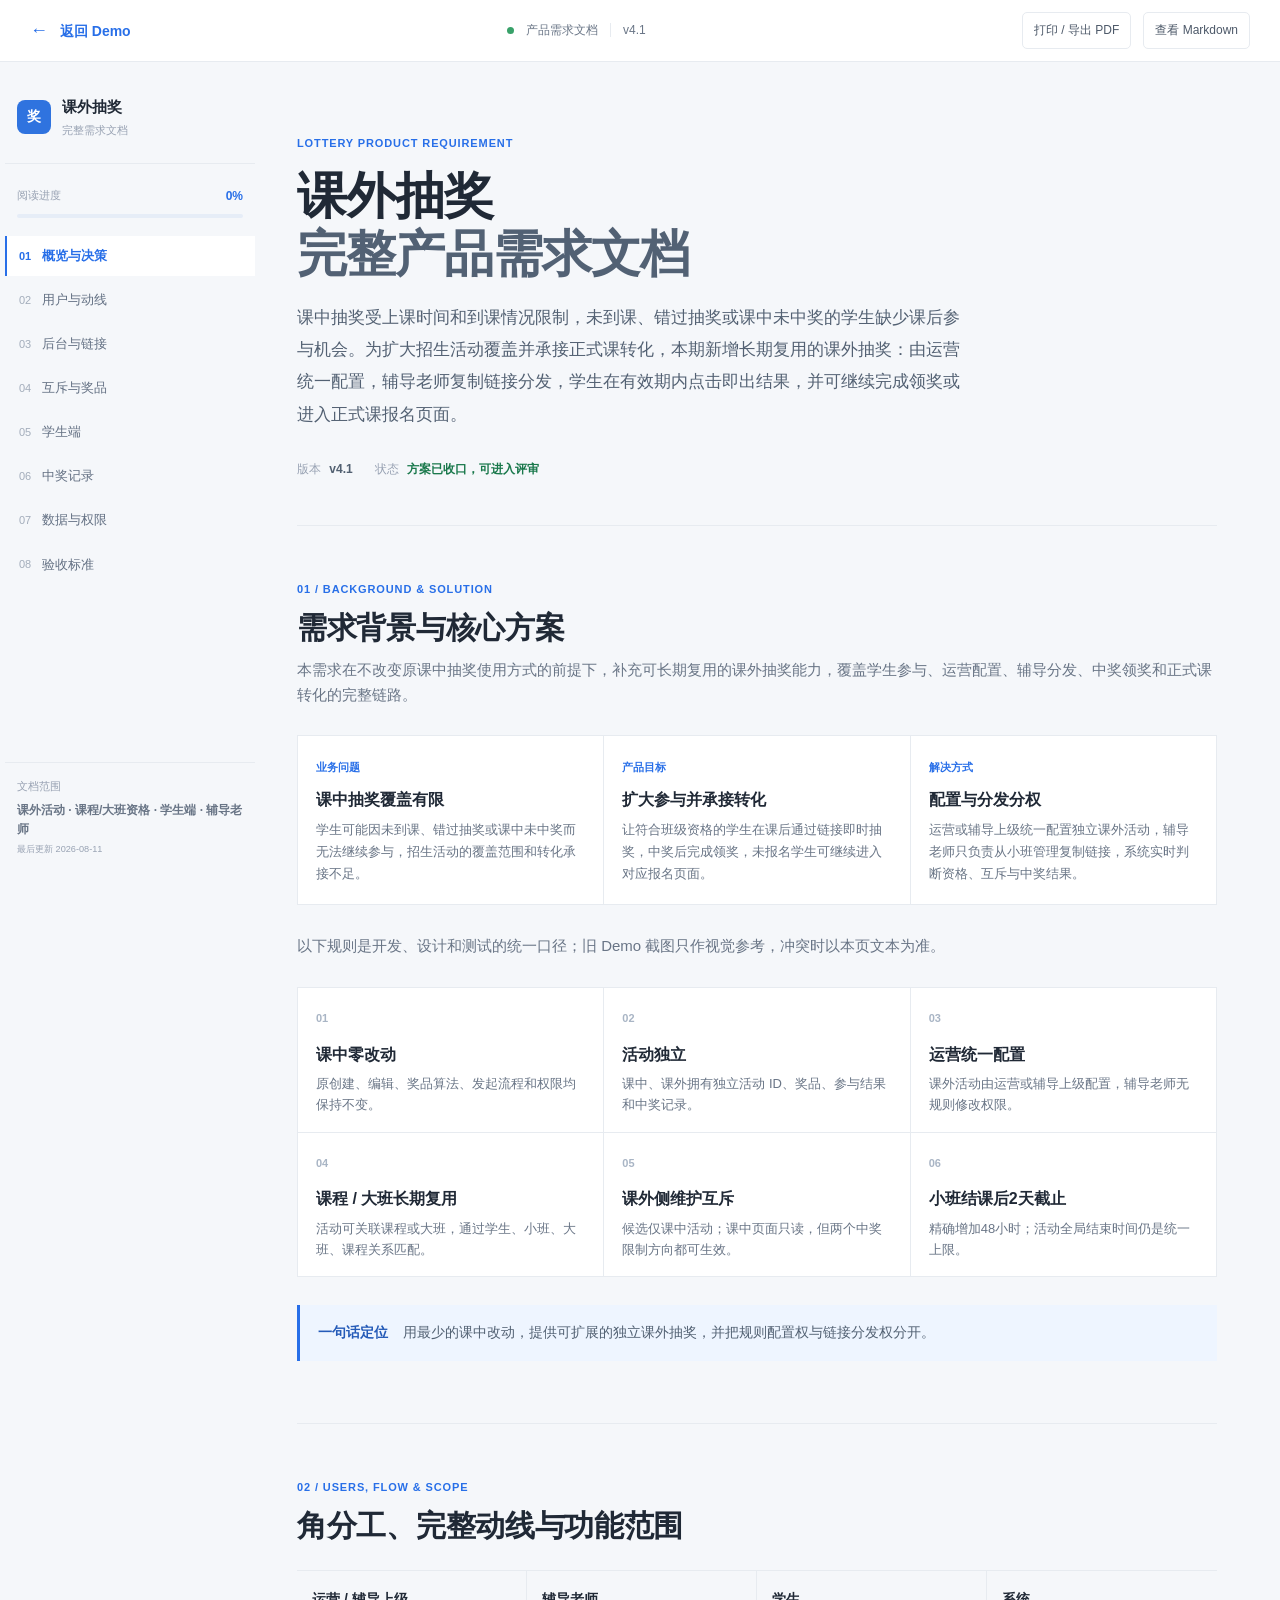
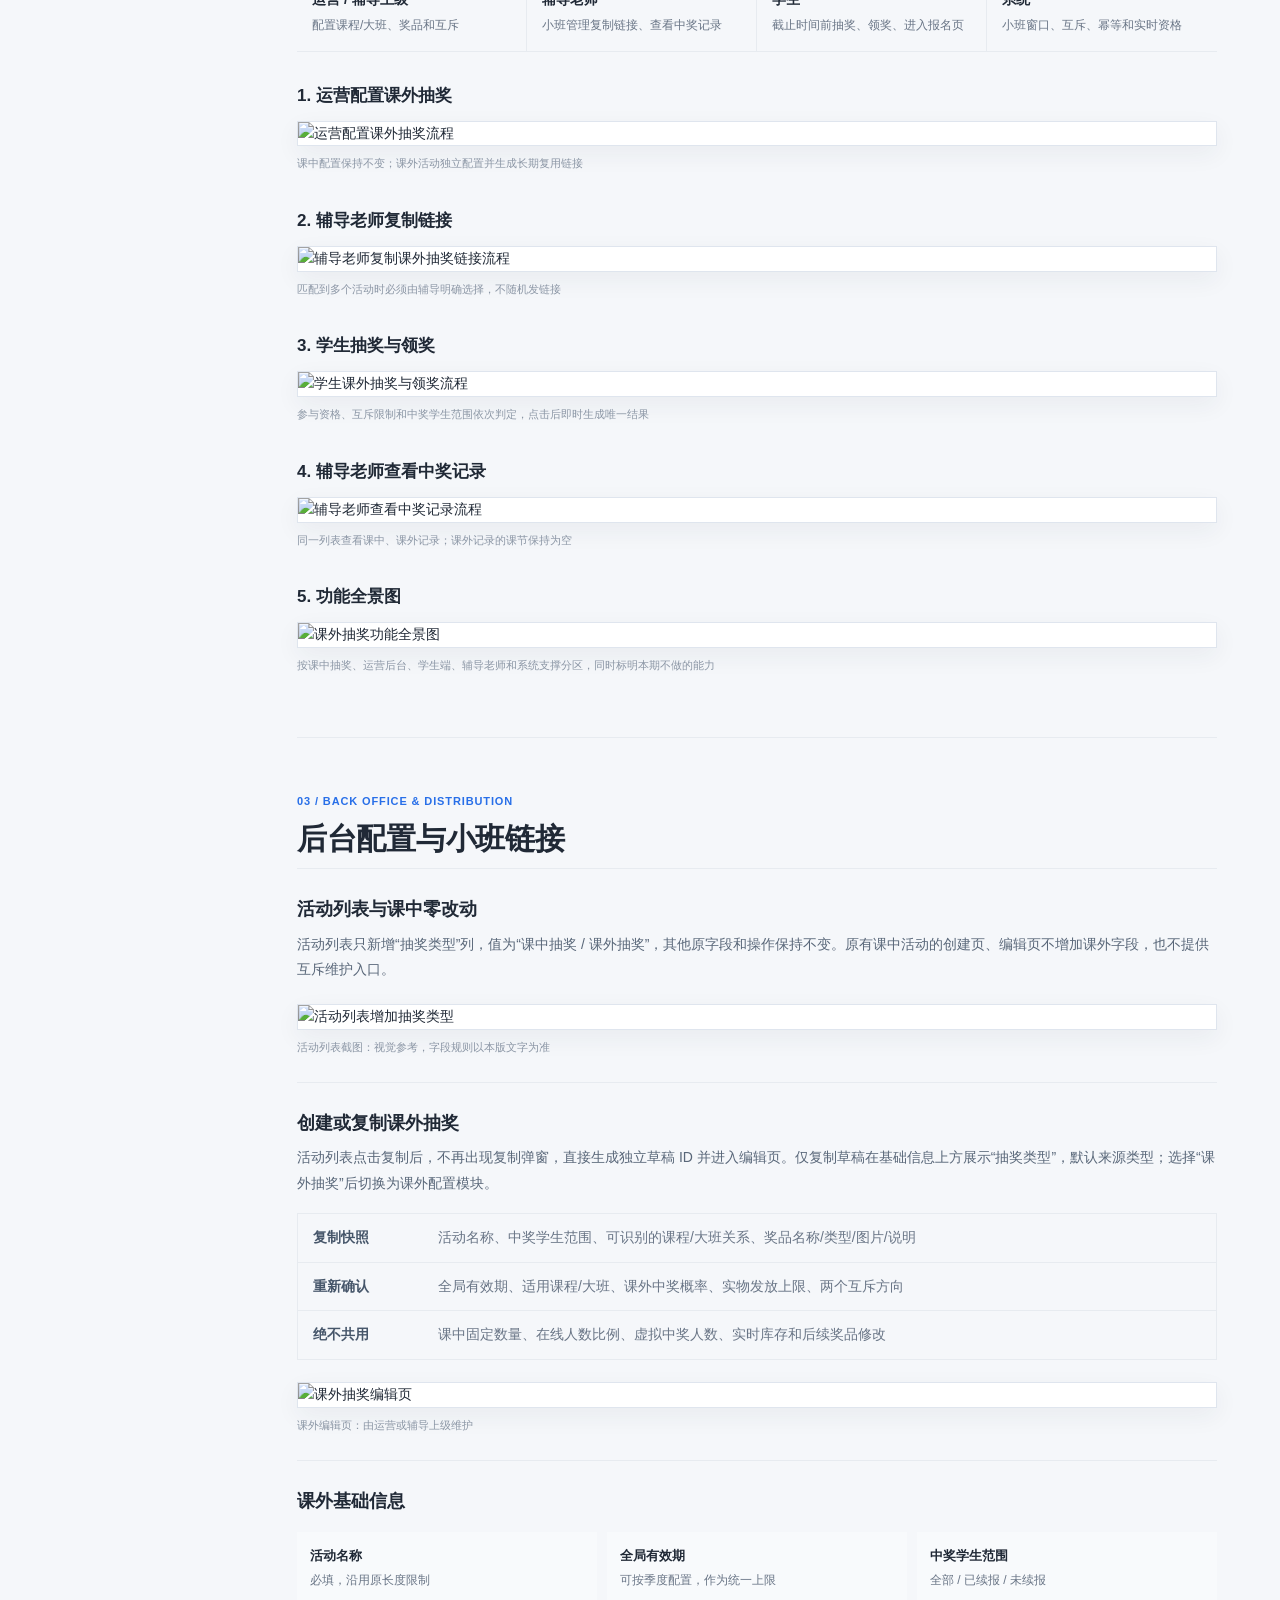
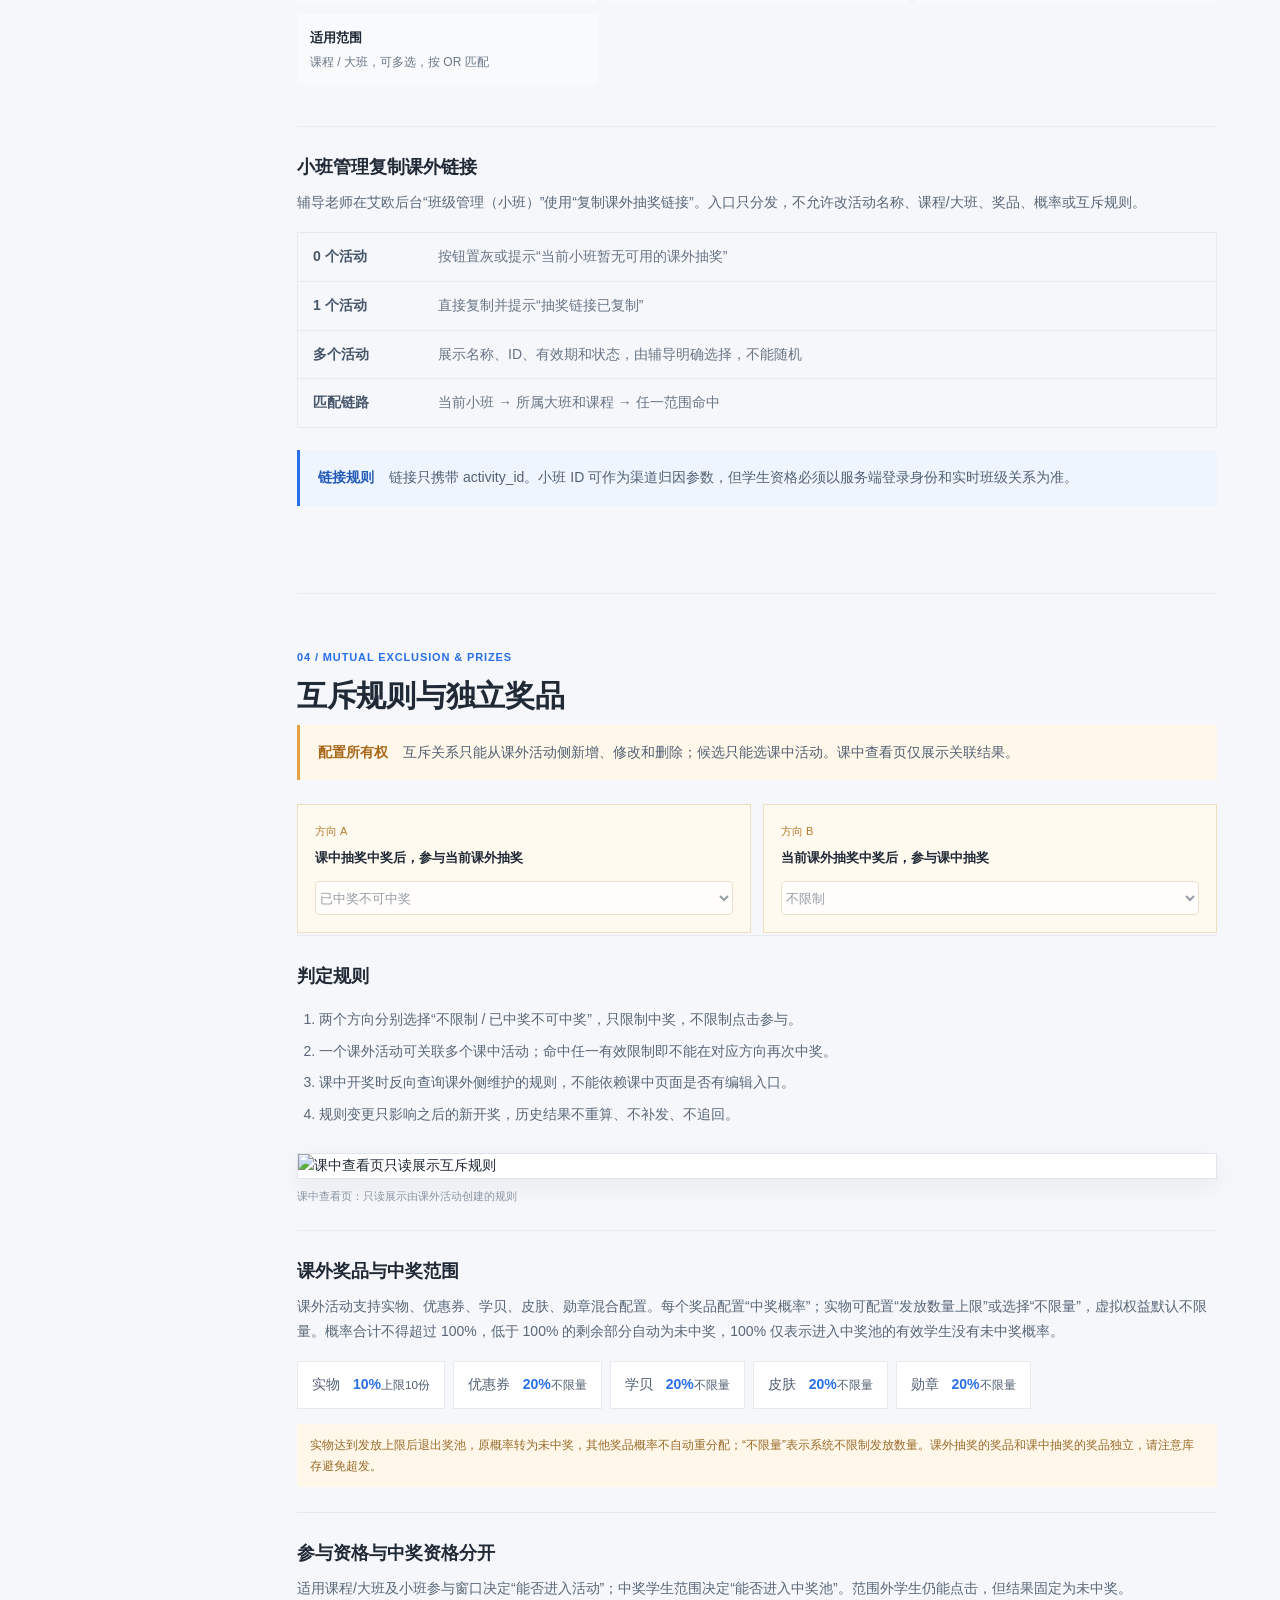
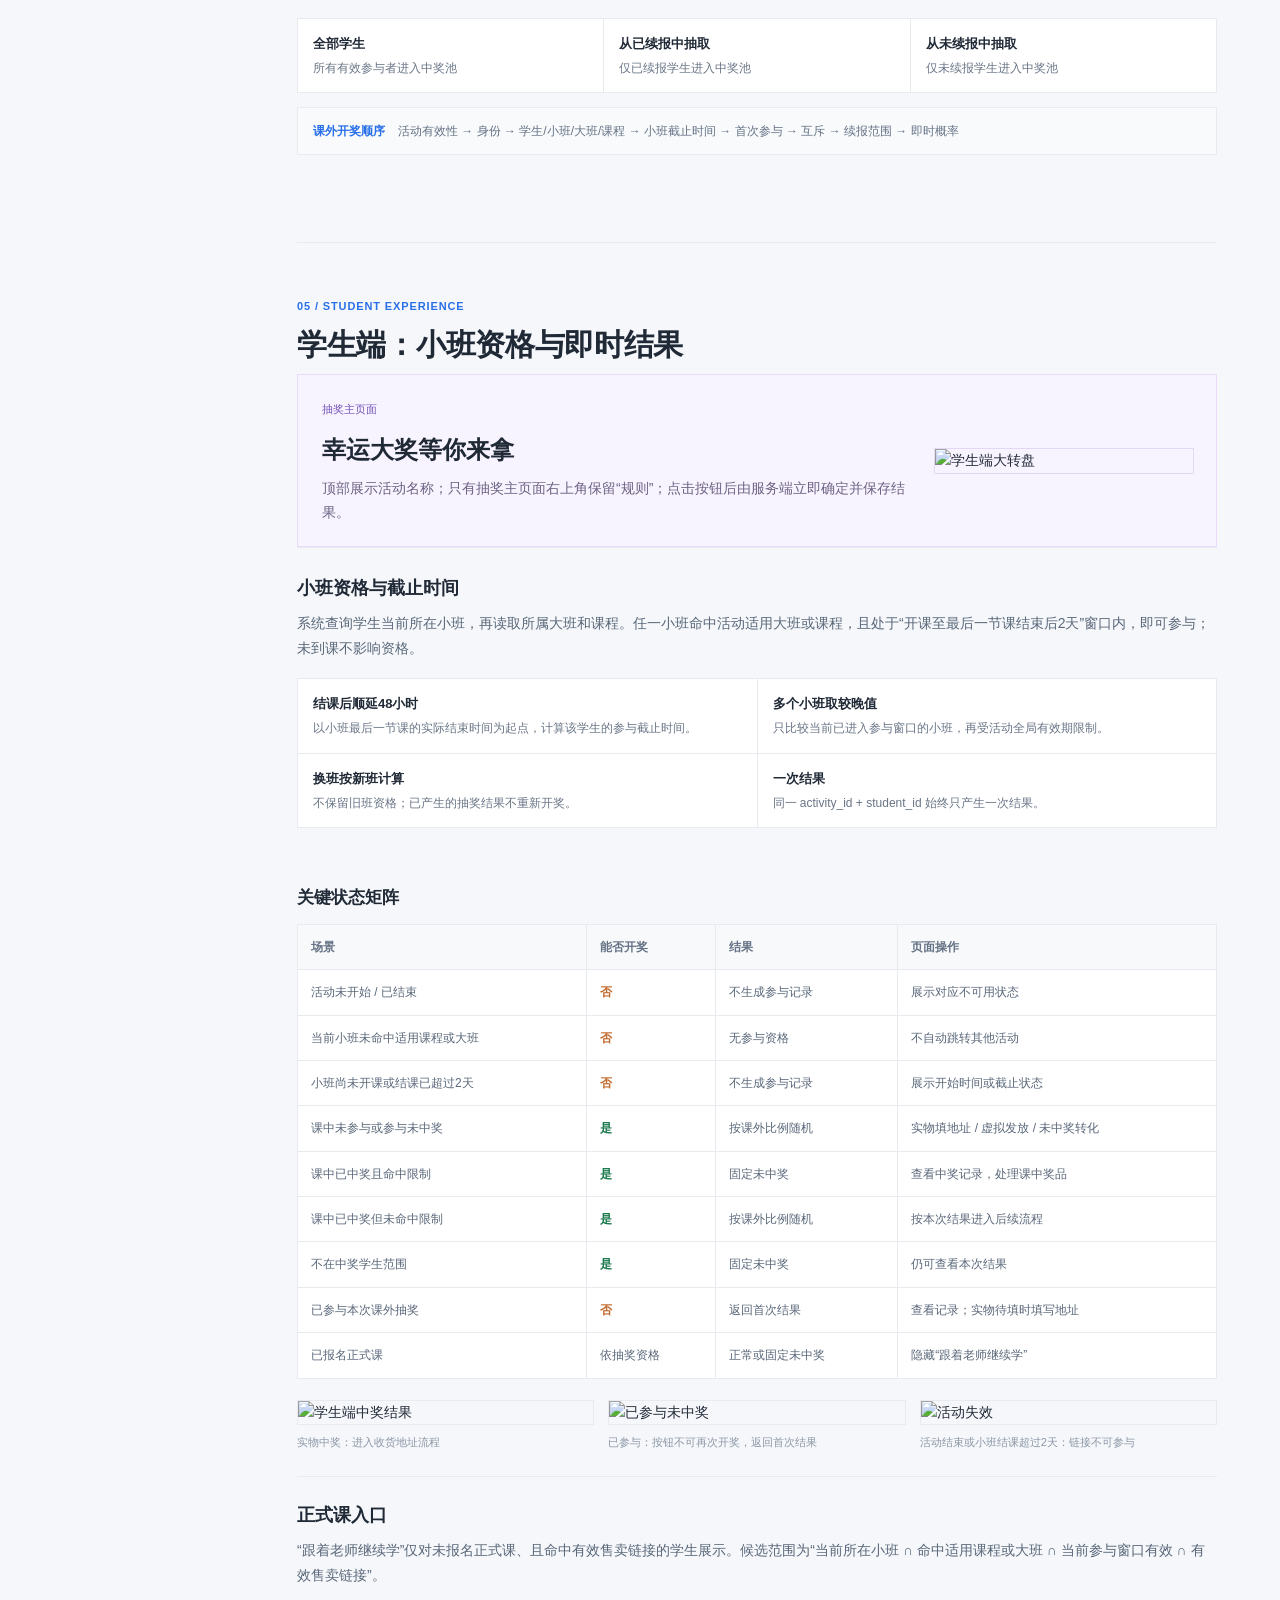
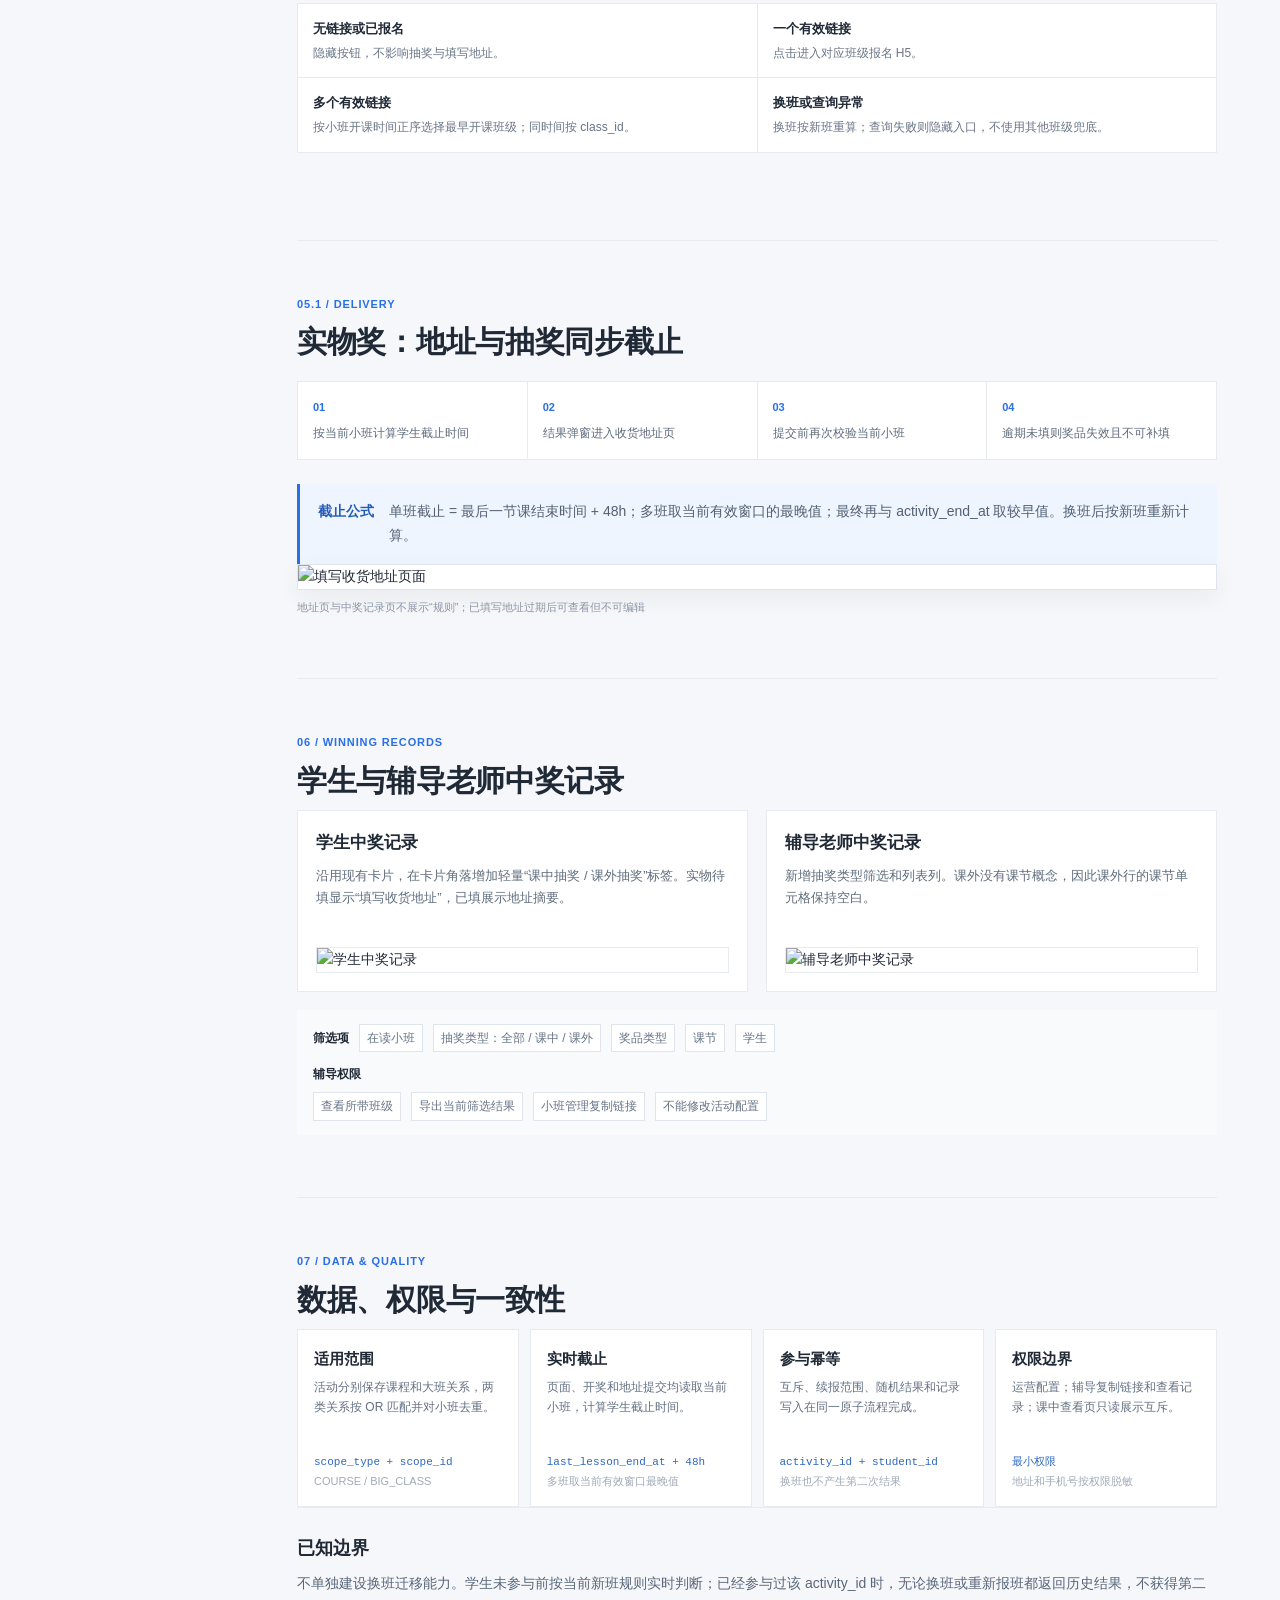
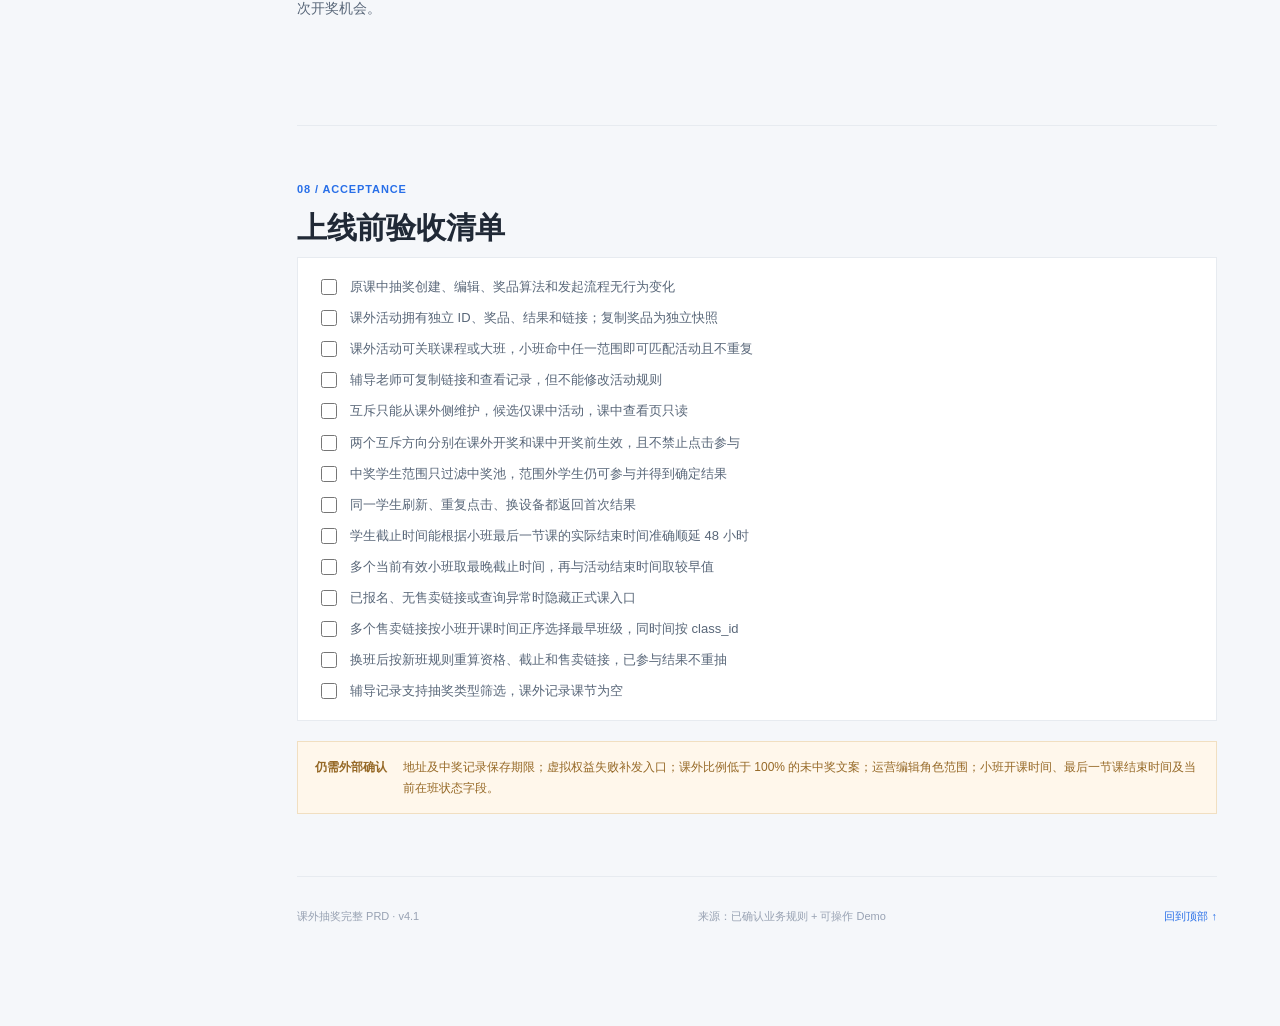
==== prd.html @ 092b80fd "Add lottery demo and web PRD" ====
<!doctype html>
<html lang="zh-CN">
<head>
  <meta charset="utf-8">
  <meta name="viewport" content="width=device-width, initial-scale=1">
  <title>课外抽奖完整 PRD · v4.1</title>
  <link rel="stylesheet" href="prd.css">
</head>
<body>
  <header class="doc-topbar">
    <a class="back-link" href="index.html"><span aria-hidden="true">←</span> 返回 Demo</a>
    <div class="doc-top-meta"><span class="live-dot"></span><span>产品需求文档</span><span class="top-divider"></span><span>v4.1</span></div>
    <div class="top-actions"><button class="top-action" id="printDoc" type="button">打印 / 导出 PDF</button><a class="top-action" href="prd-source.md" target="_blank">查看 Markdown</a></div>
  </header>

  <div class="doc-layout">
    <aside class="doc-sidebar" aria-label="文档目录">
      <div class="sidebar-title"><span class="doc-mark">奖</span><div><strong>课外抽奖</strong><small>完整需求文档</small></div></div>
      <div class="doc-progress"><span>阅读进度</span><b id="progressValue">0%</b><i><em id="progressBar"></em></i></div>
      <nav class="toc">
        <a href="#overview" class="active"><span>01</span>概览与决策</a>
        <a href="#users"><span>02</span>用户与动线</a>
        <a href="#backend"><span>03</span>后台与链接</a>
        <a href="#mutual"><span>04</span>互斥与奖品</a>
        <a href="#student"><span>05</span>学生端</a>
        <a href="#records"><span>06</span>中奖记录</a>
        <a href="#data"><span>07</span>数据与权限</a>
        <a href="#acceptance"><span>08</span>验收标准</a>
      </nav>
      <div class="sidebar-note"><span>文档范围</span><strong>课外活动 · 课程/大班资格 · 学生端 · 辅导老师</strong><small>最后更新 2026-08-11</small></div>
    </aside>

    <main class="doc-main">
      <section class="doc-hero" id="overview">
        <div class="eyebrow">LOTTERY PRODUCT REQUIREMENT</div>
        <h1>课外抽奖<br><span>完整产品需求文档</span></h1>
        <p class="hero-lead">课中抽奖受上课时间和到课情况限制，未到课、错过抽奖或课中未中奖的学生缺少课后参与机会。为扩大招生活动覆盖并承接正式课转化，本期新增长期复用的课外抽奖：由运营统一配置，辅导老师复制链接分发，学生在有效期内点击即出结果，并可继续完成领奖或进入正式课报名页面。</p>
        <div class="hero-meta"><span>版本 <b>v4.1</b></span><span>状态 <b class="status-ready">方案已收口，可进入评审</b></span></div>
      </section>

      <section class="section-block" id="decision">
        <div class="section-kicker">01 / BACKGROUND & SOLUTION</div><h2>需求背景与核心方案</h2>
        <p class="section-intro">本需求在不改变原课中抽奖使用方式的前提下，补充可长期复用的课外抽奖能力，覆盖学生参与、运营配置、辅导分发、中奖领奖和正式课转化的完整链路。</p>
        <div class="overview-summary">
          <article><small>业务问题</small><h3>课中抽奖覆盖有限</h3><p>学生可能因未到课、错过抽奖或课中未中奖而无法继续参与，招生活动的覆盖范围和转化承接不足。</p></article>
          <article><small>产品目标</small><h3>扩大参与并承接转化</h3><p>让符合班级资格的学生在课后通过链接即时抽奖，中奖后完成领奖，未报名学生可继续进入对应报名页面。</p></article>
          <article><small>解决方式</small><h3>配置与分发分权</h3><p>运营或辅导上级统一配置独立课外活动，辅导老师只负责从小班管理复制链接，系统实时判断资格、互斥与中奖结果。</p></article>
        </div>
        <p class="section-intro">以下规则是开发、设计和测试的统一口径；旧 Demo 截图只作视觉参考，冲突时以本页文本为准。</p>
        <div class="decision-grid">
          <article><b>01</b><h3>课中零改动</h3><p>原创建、编辑、奖品算法、发起流程和权限均保持不变。</p></article>
          <article><b>02</b><h3>活动独立</h3><p>课中、课外拥有独立活动 ID、奖品、参与结果和中奖记录。</p></article>
          <article><b>03</b><h3>运营统一配置</h3><p>课外活动由运营或辅导上级配置，辅导老师无规则修改权限。</p></article>
          <article><b>04</b><h3>课程 / 大班长期复用</h3><p>活动可关联课程或大班，通过学生、小班、大班、课程关系匹配。</p></article>
          <article><b>05</b><h3>课外侧维护互斥</h3><p>候选仅课中活动；课中页面只读，但两个中奖限制方向都可生效。</p></article>
          <article><b>06</b><h3>小班结课后2天截止</h3><p>精确增加48小时；活动全局结束时间仍是统一上限。</p></article>
        </div>
        <div class="callout callout-blue"><strong>一句话定位</strong><span>用最少的课中改动，提供可扩展的独立课外抽奖，并把规则配置权与链接分发权分开。</span></div>
      </section>

      <section class="section-block" id="users">
        <div class="section-kicker">02 / USERS, FLOW & SCOPE</div><h2>角分工、完整动线与功能范围</h2>
        <div class="role-strip"><div><strong>运营 / 辅导上级</strong><span>配置课程/大班、奖品和互斥</span></div><div><strong>辅导老师</strong><span>小班管理复制链接、查看中奖记录</span></div><div><strong>学生</strong><span>截止时间前抽奖、领奖、进入报名页</span></div><div><strong>系统</strong><span>小班窗口、互斥、幂等和实时资格</span></div></div>
        <div class="flow-figures">
          <figure class="flow-figure"><h3>1. 运营配置课外抽奖</h3><div class="flow-image-scroll"><img src="prd-assets/flow-operation-config.png" alt="运营配置课外抽奖流程"></div><figcaption>课中配置保持不变；课外活动独立配置并生成长期复用链接</figcaption></figure>
          <figure class="flow-figure"><h3>2. 辅导老师复制链接</h3><div class="flow-image-scroll"><img src="prd-assets/flow-tutor-copy-link.png" alt="辅导老师复制课外抽奖链接流程"></div><figcaption>匹配到多个活动时必须由辅导明确选择，不随机发链接</figcaption></figure>
          <figure class="flow-figure"><h3>3. 学生抽奖与领奖</h3><div class="flow-image-scroll"><img src="prd-assets/flow-student-lottery.png" alt="学生课外抽奖与领奖流程"></div><figcaption>参与资格、互斥限制和中奖学生范围依次判定，点击后即时生成唯一结果</figcaption></figure>
          <figure class="flow-figure"><h3>4. 辅导老师查看中奖记录</h3><div class="flow-image-scroll"><img src="prd-assets/flow-tutor-records.png" alt="辅导老师查看中奖记录流程"></div><figcaption>同一列表查看课中、课外记录；课外记录的课节保持为空</figcaption></figure>
          <figure class="flow-figure"><h3>5. 功能全景图</h3><div class="flow-image-scroll"><img src="prd-assets/feature-map.png" alt="课外抽奖功能全景图"></div><figcaption>按课中抽奖、运营后台、学生端、辅导老师和系统支撑分区，同时标明本期不做的能力</figcaption></figure>
        </div>
      </section>

      <section class="section-block" id="backend">
        <div class="section-kicker">03 / BACK OFFICE & DISTRIBUTION</div><h2>后台配置与小班链接</h2>
        <div class="subsection"><h3>活动列表与课中零改动</h3><p>活动列表只新增“抽奖类型”列，值为“课中抽奖 / 课外抽奖”，其他原字段和操作保持不变。原有课中活动的创建页、编辑页不增加课外字段，也不提供互斥维护入口。</p><figure><img src="prd-assets/backend-activity-list.png" alt="活动列表增加抽奖类型"><figcaption>活动列表截图：视觉参考，字段规则以本版文字为准</figcaption></figure></div>
        <div class="subsection"><h3>创建或复制课外抽奖</h3><p>活动列表点击复制后，不再出现复制弹窗，直接生成独立草稿 ID 并进入编辑页。仅复制草稿在基础信息上方展示“抽奖类型”，默认来源类型；选择“课外抽奖”后切换为课外配置模块。</p><div class="rule-table"><div><b>复制快照</b><span>活动名称、中奖学生范围、可识别的课程/大班关系、奖品名称/类型/图片/说明</span></div><div><b>重新确认</b><span>全局有效期、适用课程/大班、课外中奖概率、实物发放上限、两个互斥方向</span></div><div><b>绝不共用</b><span>课中固定数量、在线人数比例、虚拟中奖人数、实时库存和后续奖品修改</span></div></div><figure><img src="prd-assets/backend-offclass-edit.png" alt="课外抽奖编辑页"><figcaption>课外编辑页：由运营或辅导上级维护</figcaption></figure></div>
        <div class="subsection"><h3>课外基础信息</h3><div class="field-list"><span><b>活动名称</b>必填，沿用原长度限制</span><span><b>全局有效期</b>可按季度配置，作为统一上限</span><span><b>中奖学生范围</b>全部 / 已续报 / 未续报</span><span><b>适用范围</b>课程 / 大班，可多选，按 OR 匹配</span></div></div>
        <div class="subsection"><h3>小班管理复制课外链接</h3><p>辅导老师在艾欧后台“班级管理（小班）”使用“复制课外抽奖链接”。入口只分发，不允许改活动名称、课程/大班、奖品、概率或互斥规则。</p><div class="rule-table"><div><b>0 个活动</b><span>按钮置灰或提示“当前小班暂无可用的课外抽奖”</span></div><div><b>1 个活动</b><span>直接复制并提示“抽奖链接已复制”</span></div><div><b>多个活动</b><span>展示名称、ID、有效期和状态，由辅导明确选择，不能随机</span></div><div><b>匹配链路</b><span>当前小班 → 所属大班和课程 → 任一范围命中</span></div></div><div class="callout callout-blue"><strong>链接规则</strong><span>链接只携带 activity_id。小班 ID 可作为渠道归因参数，但学生资格必须以服务端登录身份和实时班级关系为准。</span></div></div>
      </section>

      <section class="section-block" id="mutual">
        <div class="section-kicker">04 / MUTUAL EXCLUSION & PRIZES</div><h2>互斥规则与独立奖品</h2>
        <div class="callout callout-amber"><strong>配置所有权</strong><span>互斥关系只能从课外活动侧新增、修改和删除；候选只能选课中活动。课中查看页仅展示关联结果。</span></div>
        <div class="direction-pair"><div><small>方向 A</small><strong>课中抽奖中奖后，参与当前课外抽奖</strong><select disabled><option>已中奖不可中奖</option></select></div><div><small>方向 B</small><strong>当前课外抽奖中奖后，参与课中抽奖</strong><select disabled><option>不限制</option></select></div></div>
        <div class="subsection"><h3>判定规则</h3><ol class="numbered"><li>两个方向分别选择“不限制 / 已中奖不可中奖”，只限制中奖，不限制点击参与。</li><li>一个课外活动可关联多个课中活动；命中任一有效限制即不能在对应方向再次中奖。</li><li>课中开奖时反向查询课外侧维护的规则，不能依赖课中页面是否有编辑入口。</li><li>规则变更只影响之后的新开奖，历史结果不重算、不补发、不追回。</li></ol><figure><img src="prd-assets/backend-class-relation-readonly.png" alt="课中查看页只读展示互斥规则"><figcaption>课中查看页：只读展示由课外活动创建的规则</figcaption></figure></div>
        <div class="subsection"><h3>课外奖品与中奖范围</h3><p>课外活动支持实物、优惠券、学贝、皮肤、勋章混合配置。每个奖品配置“中奖概率”；实物可配置“发放数量上限”或选择“不限量”，虚拟权益默认不限量。概率合计不得超过 100%，低于 100% 的剩余部分自动为未中奖，100% 仅表示进入中奖池的有效学生没有未中奖概率。</p><div class="prize-example"><span>实物 <b>10%</b><small>上限10份</small></span><span>优惠券 <b>20%</b><small>不限量</small></span><span>学贝 <b>20%</b><small>不限量</small></span><span>皮肤 <b>20%</b><small>不限量</small></span><span>勋章 <b>20%</b><small>不限量</small></span></div><div class="notice-line">实物达到发放上限后退出奖池，原概率转为未中奖，其他奖品概率不自动重分配；“不限量”表示系统不限制发放数量。课外抽奖的奖品和课中抽奖的奖品独立，请注意库存避免超发。</div></div>
        <div class="subsection winner-pool"><h3>参与资格与中奖资格分开</h3><p>适用课程/大班及小班参与窗口决定“能否进入活动”；中奖学生范围决定“能否进入中奖池”。范围外学生仍能点击，但结果固定为未中奖。</p><div class="pool-table"><div><b>全部学生</b><span>所有有效参与者进入中奖池</span></div><div><b>从已续报中抽取</b><span>仅已续报学生进入中奖池</span></div><div><b>从未续报中抽取</b><span>仅未续报学生进入中奖池</span></div></div><div class="draw-order"><strong>课外开奖顺序</strong><span>活动有效性 → 身份 → 学生/小班/大班/课程 → 小班截止时间 → 首次参与 → 互斥 → 续报范围 → 即时概率</span></div></div>
      </section>

      <section class="section-block" id="student">
        <div class="section-kicker">05 / STUDENT EXPERIENCE</div><h2>学生端：小班资格与即时结果</h2>
        <div class="student-hero"><div><small>抽奖主页面</small><h3>幸运大奖等你来拿</h3><p>顶部展示活动名称；只有抽奖主页面右上角保留“规则”；点击按钮后由服务端立即确定并保存结果。</p></div><img src="prd-assets/student-wheel.png" alt="学生端大转盘"></div>
        <div class="subsection"><h3>小班资格与截止时间</h3><p>系统查询学生当前所在小班，再读取所属大班和课程。任一小班命中活动适用大班或课程，且处于“开课至最后一节课结束后2天”窗口内，即可参与；未到课不影响资格。</p><div class="multi-class-grid"><div><b>结课后顺延48小时</b><span>以小班最后一节课的实际结束时间为起点，计算该学生的参与截止时间。</span></div><div><b>多个小班取较晚值</b><span>只比较当前已进入参与窗口的小班，再受活动全局有效期限制。</span></div><div><b>换班按新班计算</b><span>不保留旧班资格；已产生的抽奖结果不重新开奖。</span></div><div><b>一次结果</b><span>同一 activity_id + student_id 始终只产生一次结果。</span></div></div></div>
        <h3 class="table-title">关键状态矩阵</h3>
        <div class="state-table-wrap"><table class="state-table"><thead><tr><th>场景</th><th>能否开奖</th><th>结果</th><th>页面操作</th></tr></thead><tbody>
          <tr><td>活动未开始 / 已结束</td><td class="no">否</td><td>不生成参与记录</td><td>展示对应不可用状态</td></tr>
          <tr><td>当前小班未命中适用课程或大班</td><td class="no">否</td><td>无参与资格</td><td>不自动跳转其他活动</td></tr>
          <tr><td>小班尚未开课或结课已超过2天</td><td class="no">否</td><td>不生成参与记录</td><td>展示开始时间或截止状态</td></tr>
          <tr><td>课中未参与或参与未中奖</td><td class="yes">是</td><td>按课外比例随机</td><td>实物填地址 / 虚拟发放 / 未中奖转化</td></tr>
          <tr><td>课中已中奖且命中限制</td><td class="yes">是</td><td>固定未中奖</td><td>查看中奖记录，处理课中奖品</td></tr>
          <tr><td>课中已中奖但未命中限制</td><td class="yes">是</td><td>按课外比例随机</td><td>按本次结果进入后续流程</td></tr>
          <tr><td>不在中奖学生范围</td><td class="yes">是</td><td>固定未中奖</td><td>仍可查看本次结果</td></tr>
          <tr><td>已参与本次课外抽奖</td><td class="no">否</td><td>返回首次结果</td><td>查看记录；实物待填时填写地址</td></tr>
          <tr><td>已报名正式课</td><td>依抽奖资格</td><td>正常或固定未中奖</td><td>隐藏“跟着老师继续学”</td></tr>
        </tbody></table></div>
        <div class="result-grid"><figure><img src="prd-assets/student-result.png" alt="学生端中奖结果"><figcaption>实物中奖：进入收货地址流程</figcaption></figure><figure><img src="prd-assets/student-participated-no-win.png" alt="已参与未中奖"><figcaption>已参与：按钮不可再次开奖，返回首次结果</figcaption></figure><figure><img src="prd-assets/student-expired.png" alt="活动失效"><figcaption>活动结束或小班结课超过2天：链接不可参与</figcaption></figure></div>
        <div class="subsection multi-class-rule"><h3>正式课入口</h3><p>“跟着老师继续学”仅对未报名正式课、且命中有效售卖链接的学生展示。候选范围为“当前所在小班 ∩ 命中适用课程或大班 ∩ 当前参与窗口有效 ∩ 有效售卖链接”。</p><div class="multi-class-grid"><div><b>无链接或已报名</b><span>隐藏按钮，不影响抽奖与填写地址。</span></div><div><b>一个有效链接</b><span>点击进入对应班级报名 H5。</span></div><div><b>多个有效链接</b><span>按小班开课时间正序选择最早开课班级；同时间按 class_id。</span></div><div><b>换班或查询异常</b><span>换班按新班重算；查询失败则隐藏入口，不使用其他班级兜底。</span></div></div></div>
      </section>

      <section class="section-block" id="address">
        <div class="section-kicker">05.1 / DELIVERY</div><h2>实物奖：地址与抽奖同步截止</h2>
        <div class="steps"><div><b>01</b><span>按当前小班计算学生截止时间</span></div><div><b>02</b><span>结果弹窗进入收货地址页</span></div><div><b>03</b><span>提交前再次校验当前小班</span></div><div><b>04</b><span>逾期未填则奖品失效且不可补填</span></div></div>
        <div class="callout callout-blue"><strong>截止公式</strong><span>单班截止 = 最后一节课结束时间 + 48h；多班取当前有效窗口的最晚值；最终再与 activity_end_at 取较早值。换班后按新班重新计算。</span></div>
        <figure class="wide-figure"><img src="prd-assets/student-address-form.png" alt="填写收货地址页面"><figcaption>地址页与中奖记录页不展示“规则”；已填写地址过期后可查看但不可编辑</figcaption></figure>
      </section>

      <section class="section-block" id="records">
        <div class="section-kicker">06 / WINNING RECORDS</div><h2>学生与辅导老师中奖记录</h2>
        <div class="record-columns"><article><h3>学生中奖记录</h3><p>沿用现有卡片，在卡片角落增加轻量“课中抽奖 / 课外抽奖”标签。实物待填显示“填写收货地址”，已填展示地址摘要。</p><img src="prd-assets/student-winning-records.png" alt="学生中奖记录"></article><article><h3>辅导老师中奖记录</h3><p>新增抽奖类型筛选和列表列。课外没有课节概念，因此课外行的课节单元格保持空白。</p><img src="prd-assets/backend-teacher-winning-records.png" alt="辅导老师中奖记录"></article></div>
        <div class="filter-spec"><strong>筛选项</strong><span>在读小班</span><span>抽奖类型：全部 / 课中 / 课外</span><span>奖品类型</span><span>课节</span><span>学生</span><strong>辅导权限</strong><span>查看所带班级</span><span>导出当前筛选结果</span><span>小班管理复制链接</span><span>不能修改活动配置</span></div>
      </section>

      <section class="section-block" id="data">
        <div class="section-kicker">07 / DATA & QUALITY</div><h2>数据、权限与一致性</h2>
        <div class="data-grid"><article><h3>适用范围</h3><p>活动分别保存课程和大班关系，两类关系按 OR 匹配并对小班去重。</p><code>scope_type + scope_id</code><small>COURSE / BIG_CLASS</small></article><article><h3>实时截止</h3><p>页面、开奖和地址提交均读取当前小班，计算学生截止时间。</p><code>last_lesson_end_at + 48h</code><small>多班取当前有效窗口最晚值</small></article><article><h3>参与幂等</h3><p>互斥、续报范围、随机结果和记录写入在同一原子流程完成。</p><code>activity_id + student_id</code><small>换班也不产生第二次结果</small></article><article><h3>权限边界</h3><p>运营配置；辅导复制链接和查看记录；课中查看页只读展示互斥。</p><code>最小权限</code><small>地址和手机号按权限脱敏</small></article></div>
        <div class="subsection"><h3>已知边界</h3><p>不单独建设换班迁移能力。学生未参与前按当前新班规则实时判断；已经参与过该 activity_id 时，无论换班或重新报班都返回历史结果，不获得第二次开奖机会。</p></div>
      </section>

      <section class="section-block" id="acceptance">
        <div class="section-kicker">08 / ACCEPTANCE</div><h2>上线前验收清单</h2>
        <div class="checklist">
          <label><input type="checkbox"> 原课中抽奖创建、编辑、奖品算法和发起流程无行为变化</label>
          <label><input type="checkbox"> 课外活动拥有独立 ID、奖品、结果和链接；复制奖品为独立快照</label>
          <label><input type="checkbox"> 课外活动可关联课程或大班，小班命中任一范围即可匹配活动且不重复</label>
          <label><input type="checkbox"> 辅导老师可复制链接和查看记录，但不能修改活动规则</label>
          <label><input type="checkbox"> 互斥只能从课外侧维护，候选仅课中活动，课中查看页只读</label>
          <label><input type="checkbox"> 两个互斥方向分别在课外开奖和课中开奖前生效，且不禁止点击参与</label>
          <label><input type="checkbox"> 中奖学生范围只过滤中奖池，范围外学生仍可参与并得到确定结果</label>
          <label><input type="checkbox"> 同一学生刷新、重复点击、换设备都返回首次结果</label>
          <label><input type="checkbox"> 学生截止时间能根据小班最后一节课的实际结束时间准确顺延 48 小时</label>
          <label><input type="checkbox"> 多个当前有效小班取最晚截止时间，再与活动结束时间取较早值</label>
          <label><input type="checkbox"> 已报名、无售卖链接或查询异常时隐藏正式课入口</label>
          <label><input type="checkbox"> 多个售卖链接按小班开课时间正序选择最早班级，同时间按 class_id</label>
          <label><input type="checkbox"> 换班后按新班规则重算资格、截止和售卖链接，已参与结果不重抽</label>
          <label><input type="checkbox"> 辅导记录支持抽奖类型筛选，课外记录课节为空</label>
        </div>
        <div class="pending"><strong>仍需外部确认</strong><span>地址及中奖记录保存期限；虚拟权益失败补发入口；课外比例低于 100% 的未中奖文案；运营编辑角色范围；小班开课时间、最后一节课结束时间及当前在班状态字段。</span></div>
      </section>

      <footer class="doc-footer"><span>课外抽奖完整 PRD · v4.1</span><span>来源：已确认业务规则 + 可操作 Demo</span><button id="backTop" type="button">回到顶部 ↑</button></footer>
    </main>
  </div>

  <div class="image-modal" id="imageModal" aria-hidden="true"><button class="modal-close" id="closeImage" type="button" aria-label="关闭图片">×</button><img id="modalImage" alt=""></div>
  <script src="prd.js"></script>
</body>
</html>
---- prd.css ----
:root{--ink:#202936;--muted:#697586;--faint:#98a2b3;--line:#e7ebf0;--surface:#fff;--canvas:#f5f7fa;--blue:#286fe8;--blue-soft:#eef5ff;--amber:#c7781a;--amber-soft:#fff7e9;--green:#19784b;--shadow:0 18px 45px rgba(30,43,63,.08)}
*{box-sizing:border-box}html{scroll-behavior:smooth}body{margin:0;background:var(--canvas);color:var(--ink);font:14px/1.7 -apple-system,BlinkMacSystemFont,"Segoe UI","PingFang SC","Microsoft YaHei",sans-serif}button,a{font:inherit}button{cursor:pointer}.doc-topbar{height:62px;padding:0 30px;display:flex;align-items:center;justify-content:space-between;background:#fff;border-bottom:1px solid var(--line);position:sticky;top:0;z-index:20}.back-link{color:var(--blue);text-decoration:none;font-weight:600}.back-link span{margin-right:8px;font-size:18px}.doc-top-meta,.top-actions{display:flex;align-items:center;gap:12px;color:var(--muted);font-size:12px}.live-dot{width:7px;height:7px;border-radius:50%;background:#38a169}.top-divider{width:1px;height:14px;background:var(--line)}.top-action{padding:7px 11px;border:1px solid var(--line);border-radius:5px;background:#fff;color:#4d5969;text-decoration:none}.top-action:hover{border-color:#aac3ed;color:var(--blue)}.doc-layout{display:grid;grid-template-columns:250px minmax(0,920px);gap:42px;max-width:1270px;margin:0 auto}.doc-sidebar{position:sticky;top:62px;height:calc(100vh - 62px);padding:32px 0 28px;display:flex;flex-direction:column}.sidebar-title{display:flex;align-items:center;gap:11px;padding:0 12px 24px;border-bottom:1px solid var(--line)}.doc-mark{width:34px;height:34px;display:grid;place-items:center;border-radius:8px;background:#2f73df;color:#fff;font-weight:700}.sidebar-title strong{display:block;font-size:15px}.sidebar-title small{display:block;color:var(--faint);font-size:11px;margin-top:1px}.doc-progress{padding:22px 12px 18px;color:var(--faint);font-size:11px}.doc-progress b{float:right;color:var(--blue);font-size:12px}.doc-progress i{display:block;clear:both;height:4px;margin-top:9px;background:#e6edf7;border-radius:5px;overflow:hidden}.doc-progress em{display:block;width:0;height:100%;background:var(--blue);transition:width .2s}.toc{display:grid;gap:4px}.toc a{display:flex;align-items:center;gap:11px;padding:9px 12px;border-left:2px solid transparent;color:#637083;text-decoration:none;font-size:13px}.toc a span{color:#a3adbb;font-size:11px;font-variant-numeric:tabular-nums}.toc a:hover{background:#fff;color:var(--blue)}.toc a.active{border-left-color:var(--blue);background:#fff;color:var(--blue);font-weight:650}.toc a.active span{color:var(--blue)}.sidebar-note{margin-top:auto;padding:14px 12px;border-top:1px solid var(--line);color:var(--muted);font-size:11px}.sidebar-note span,.sidebar-note small{display:block;color:var(--faint)}.sidebar-note strong{display:block;margin:5px 0 3px;line-height:1.6;font-size:12px}.doc-main{min-width:0;padding:72px 0 100px}.doc-hero{padding-bottom:46px;border-bottom:1px solid var(--line)}.eyebrow,.section-kicker{color:var(--blue);font-size:11px;letter-spacing:.08em;font-weight:700}.doc-hero h1{margin:14px 0 18px;font-size:50px;line-height:1.17;letter-spacing:-.02em;font-weight:760}.doc-hero h1 span{color:#526174}.hero-lead{max-width:670px;margin:0;color:#536173;font-size:17px;line-height:1.9}.hero-meta{display:flex;gap:22px;margin-top:28px;color:var(--faint);font-size:12px}.hero-meta b{margin-left:5px;color:#526071;font-weight:600}.hero-meta .status-ready{color:var(--green)}.section-block{padding:54px 0 62px;border-bottom:1px solid var(--line);scroll-margin-top:84px}.section-block h2{margin:9px 0 10px;font-size:30px;line-height:1.3;letter-spacing:-.01em}.section-intro{margin:0 0 27px;color:var(--muted);font-size:15px}.decision-grid{display:grid;grid-template-columns:repeat(3,1fr);gap:1px;margin:28px 0;background:var(--line);border:1px solid var(--line)}.decision-grid article{min-height:142px;padding:18px 18px 16px;background:#fff}.decision-grid b{color:#a9b5c5;font-size:11px}.decision-grid h3{margin:11px 0 5px;font-size:16px}.decision-grid p{margin:0;color:var(--muted);font-size:13px;line-height:1.65}.callout{display:flex;gap:15px;padding:16px 18px;border-left:3px solid var(--blue);background:var(--blue-soft);color:#475a75}.callout strong{flex:none;color:#255bb8}.callout span{color:#526173}.callout-amber{border-left-color:#e4a340;background:var(--amber-soft)}.callout-amber strong{color:#a96719}.role-strip{display:grid;grid-template-columns:repeat(4,1fr);border-top:1px solid var(--line);border-bottom:1px solid var(--line);margin:25px 0 30px}.role-strip div{padding:17px 15px;border-right:1px solid var(--line)}.role-strip div:last-child{border:0}.role-strip strong,.role-strip span{display:block}.role-strip strong{font-size:14px}.role-strip span{margin-top:4px;color:var(--muted);font-size:12px;line-height:1.5}.flow-grid{display:grid;gap:11px}.flow-card{padding:16px 18px;background:#fff;border:1px solid var(--line)}.flow-label{margin-bottom:11px;color:var(--faint);font-size:11px;font-weight:700}.flow-line{display:flex;align-items:center;gap:10px;flex-wrap:wrap;color:#536173;font-size:13px}.flow-line span,.flow-line b{padding:5px 9px;background:#f5f7fa;border:1px solid #e7ebf0;border-radius:4px}.flow-line b{color:var(--blue);background:var(--blue-soft);border-color:#d5e4fb}.flow-line i{font-style:normal;color:#a8b1be}.subsection{padding:25px 0;border-top:1px solid var(--line)}.subsection h3{margin:0 0 7px;font-size:18px}.subsection p{margin:0 0 17px;color:#596779;line-height:1.8}.subsection figure,.student-hero figure{margin:22px 0 0}.subsection figure img,.wide-figure img{width:100%;display:block;border:1px solid #dfe5ee;background:#fff;box-shadow:0 8px 24px rgba(30,43,63,.06)}figcaption{margin-top:8px;color:#8b96a5;font-size:11px}.rule-table{border:1px solid var(--line);margin:15px 0 22px}.rule-table div{display:grid;grid-template-columns:110px 1fr;gap:15px;padding:12px 15px;border-bottom:1px solid var(--line)}.rule-table div:last-child{border-bottom:0}.rule-table b{color:#46566a}.rule-table span{color:var(--muted)}.field-list{display:grid;grid-template-columns:repeat(3,1fr);gap:10px;margin:16px 0}.field-list span{padding:13px;background:#f8fafc;color:var(--muted);font-size:12px}.field-list b{display:block;margin-bottom:3px;color:var(--ink);font-size:13px}.split-subsection{display:grid;grid-template-columns:1fr 280px;align-items:start;gap:25px}.split-subsection figure{margin:0}.direction-pair{display:grid;grid-template-columns:1fr 1fr;gap:12px;margin:24px 0 2px}.direction-pair>div{padding:17px;border:1px solid #f0dfbf;background:#fffaf0}.direction-pair small,.direction-pair strong{display:block}.direction-pair small{color:#b47a2c;font-size:11px}.direction-pair strong{margin:6px 0 12px;font-size:13px}.direction-pair select{width:100%;height:34px;border:1px solid #e0d3bc;background:#fff;color:#697586;border-radius:4px}.numbered{margin:12px 0 20px;padding-left:22px;color:#596779}.numbered li{padding:4px 0}.prize-example{display:flex;gap:8px;flex-wrap:wrap;align-items:center}.prize-example span{padding:11px 14px;border:1px solid var(--line);background:#fff;color:#536173}.prize-example b{margin-left:9px;color:var(--blue)}.prize-example em{flex-basis:100%;color:#9a6b2a;font-size:12px;font-style:normal}.notice-line{margin-top:15px;padding:11px 13px;color:#9a6b2a;background:var(--amber-soft);font-size:12px}.student-hero{display:grid;grid-template-columns:1fr 260px;gap:25px;align-items:center;padding:22px 22px 22px 24px;background:#f8f4ff;border:1px solid #e8dcfa}.student-hero small{color:#7351b7;font-size:11px}.student-hero h3{margin:9px 0 6px;font-size:24px}.student-hero p{margin:0;color:#6d6283}.student-hero img{width:100%;display:block;border:1px solid #e3d9f4}.table-title{margin:31px 0 11px;font-size:17px}.state-table-wrap{overflow-x:auto}.state-table{width:100%;min-width:700px;border-collapse:collapse;background:#fff;font-size:12px}.state-table th,.state-table td{padding:12px 13px;border:1px solid var(--line);text-align:left;vertical-align:top}.state-table th{color:#667386;background:#f7f9fb;font-weight:650}.state-table td{color:#596779}.state-table .yes{color:var(--green);font-weight:650}.state-table .no{color:#c26b2e;font-weight:650}.result-grid{display:grid;grid-template-columns:repeat(3,1fr);gap:14px;margin-top:21px}.result-grid figure{margin:0}.result-grid img{width:100%;display:block;border:1px solid var(--line)}.copy-strip{display:flex;align-items:center;gap:18px;margin-top:25px;padding:14px 17px;border:1px solid #d9e5f7;background:#f4f8ff}.copy-strip span{color:#728198;font-size:12px}.copy-strip strong{font-size:13px;color:#2c5b9f}.steps{display:grid;grid-template-columns:repeat(4,1fr);gap:1px;background:var(--line);border:1px solid var(--line);margin:20px 0 24px}.steps div{padding:16px 15px;background:#fff}.steps b{display:block;color:var(--blue);font-size:11px}.steps span{display:block;margin-top:7px;color:#5e6b7c;font-size:12px;line-height:1.6}.wide-figure{margin:0}.record-columns{display:grid;grid-template-columns:1fr 1fr;gap:18px}.record-columns article{padding:18px;background:#fff;border:1px solid var(--line)}.record-columns h3{margin:0 0 7px;font-size:17px}.record-columns p{min-height:67px;margin:0 0 15px;color:#5f6d7d;font-size:13px;line-height:1.7}.record-columns img{width:100%;display:block;border:1px solid var(--line)}.filter-spec{display:flex;align-items:center;flex-wrap:wrap;gap:8px 10px;margin-top:18px;padding:14px 16px;background:#f8fafc;color:#667386;font-size:12px}.filter-spec strong{color:var(--ink)}.filter-spec strong:not(:first-child){width:100%;margin-top:4px}.filter-spec span{padding:3px 7px;border:1px solid #dfe5ed;background:#fff}.data-grid{display:grid;grid-template-columns:repeat(4,1fr);gap:11px}.data-grid article{padding:16px;border:1px solid var(--line);background:#fff}.data-grid h3{margin:0 0 7px;font-size:15px}.data-grid p{height:75px;margin:0;color:#637083;font-size:12px;line-height:1.65}.data-grid code{display:block;color:#2f67bf;font-size:11px}.data-grid small{display:block;color:#a0aab7;font-size:11px}.checklist{display:grid;gap:9px;padding:18px 19px;background:#fff;border:1px solid var(--line)}.checklist label{display:flex;align-items:flex-start;gap:10px;color:#596779;font-size:13px}.checklist input{width:16px;height:16px;margin-top:3px;accent-color:var(--blue)}.pending{display:flex;gap:16px;margin-top:20px;padding:15px 17px;background:#fff7eb;border:1px solid #f1dfc1;color:#966927;font-size:12px}.pending strong{flex:none}.doc-footer{display:flex;justify-content:space-between;align-items:center;padding-top:30px;color:#98a2b3;font-size:11px}.doc-footer button{border:0;background:none;color:var(--blue);padding:0}.image-modal{position:fixed;inset:0;z-index:30;display:none;place-items:center;padding:40px;background:rgba(19,28,42,.78)}.image-modal.open{display:grid}.image-modal img{max-width:min(1200px,94vw);max-height:90vh;object-fit:contain;background:#fff;box-shadow:0 18px 60px rgba(0,0,0,.25)}.modal-close{position:fixed;top:20px;right:25px;width:38px;height:38px;border:1px solid rgba(255,255,255,.5);border-radius:50%;background:transparent;color:#fff;font-size:26px;line-height:1}
.multi-class-rule{margin-top:24px;padding-top:23px}.multi-class-rule p{margin-bottom:15px}.multi-class-grid{display:grid;grid-template-columns:repeat(2,1fr);gap:1px;background:var(--line);border:1px solid var(--line)}.multi-class-grid div{padding:14px 15px;background:#fff}.multi-class-grid b,.multi-class-grid span{display:block}.multi-class-grid b{font-size:13px}.multi-class-grid span{margin-top:4px;color:var(--muted);font-size:12px;line-height:1.6}.multi-class-example{margin-top:14px;padding:12px 14px;background:#f8fafc;border:1px solid var(--line);color:#5d6b7c;font-size:12px}.multi-class-example strong{color:var(--blue)}
@media(max-width:1080px){.doc-layout{grid-template-columns:215px minmax(0,1fr);gap:30px;padding:0 24px}.doc-main{padding-top:52px}.decision-grid{grid-template-columns:repeat(2,1fr)}.data-grid{grid-template-columns:repeat(2,1fr)}}
@media(max-width:760px){.doc-topbar{padding:0 16px}.doc-top-meta{display:none}.top-action{font-size:11px;padding:6px 8px}.doc-layout{display:block;padding:0 16px}.doc-sidebar{position:sticky;top:62px;height:auto;padding:10px 0 8px;background:var(--canvas);z-index:10}.sidebar-title,.doc-progress,.sidebar-note{display:none}.toc{display:flex;gap:3px;overflow-x:auto;padding-bottom:2px}.toc a{flex:none;padding:7px 9px;border-left:0;border-bottom:2px solid transparent;font-size:11px}.toc a span{display:none}.toc a.active{border-bottom-color:var(--blue)}.doc-main{padding-top:32px}.doc-hero h1{font-size:38px}.hero-lead{font-size:15px}.hero-meta{flex-wrap:wrap;gap:7px 15px}.role-strip,.field-list,.steps{grid-template-columns:repeat(2,1fr)}.role-strip div:nth-child(2){border-right:0}.role-strip div:nth-child(-n+2){border-bottom:1px solid var(--line)}.split-subsection,.student-hero,.record-columns{grid-template-columns:1fr}.student-hero img{max-width:280px}.result-grid{grid-template-columns:1fr 1fr}.data-grid{grid-template-columns:1fr 1fr}.data-grid p{height:auto;min-height:0;margin-bottom:12px}.pending,.doc-footer{display:block}.pending span{display:block;margin-top:7px}.doc-footer span{display:block;margin-bottom:6px}}
@media(max-width:470px){.doc-hero h1{font-size:32px}.section-block{padding:40px 0 48px}.section-block h2{font-size:26px}.decision-grid,.role-strip,.field-list,.steps,.data-grid,.result-grid,.multi-class-grid{grid-template-columns:1fr}.role-strip div{border-right:0!important;border-bottom:1px solid var(--line)}.role-strip div:last-child{border-bottom:0}.result-grid{grid-template-columns:1fr}.top-actions .top-action:first-child{display:none}}
@media print{body{background:#fff}.doc-topbar,.doc-sidebar,.top-actions,.image-modal,.doc-footer button{display:none}.doc-layout{display:block;max-width:none}.doc-main{padding:0}.section-block{break-inside:avoid}.subsection figure img,.result-grid img,.record-columns img{box-shadow:none}.doc-hero{padding-top:20px}}
.winner-pool{margin-top:0}.pool-table{display:grid;grid-template-columns:repeat(3,1fr);gap:1px;background:var(--line);border:1px solid var(--line)}.pool-table div{padding:14px 15px;background:#fff}.pool-table b,.pool-table span{display:block}.pool-table b{font-size:13px}.pool-table span{margin-top:4px;color:var(--muted);font-size:12px;line-height:1.6}.draw-order{display:flex;gap:13px;align-items:flex-start;margin-top:14px;padding:13px 15px;background:#f8fafc;border:1px solid var(--line);font-size:12px}.draw-order strong{flex:none;color:var(--blue)}.draw-order span{color:#657285}
@media(max-width:470px){.pool-table{grid-template-columns:1fr}.draw-order{display:block}.draw-order span{display:block;margin-top:5px}}
.flow-figures{display:grid;gap:34px;min-width:0;margin-top:30px}.flow-figure{min-width:0;margin:0}.flow-figure h3{margin:0 0 10px;font-size:17px}.flow-image-scroll{width:100%;max-width:100%;overflow:visible}.flow-figure img{width:100%;display:block;border:1px solid #dfe5ee;background:#fff;box-shadow:0 8px 24px rgba(30,43,63,.06)}
@media(max-width:760px){.flow-figures{gap:28px}.flow-image-scroll{overflow-x:auto;-webkit-overflow-scrolling:touch}.flow-figure img{width:900px;max-width:none}.flow-figure figcaption{max-width:100%}}
@media print{.flow-figure img{width:100%;box-shadow:none}.flow-image-scroll{overflow:visible}}
.overview-summary{display:grid;grid-template-columns:repeat(3,1fr);gap:1px;margin:24px 0 28px;border:1px solid var(--line);background:var(--line)}
.overview-summary article{padding:19px 18px;background:#fff}
.overview-summary small{color:var(--blue);font-size:11px;font-weight:700}
.overview-summary h3{margin:7px 0 6px;font-size:16px}
.overview-summary p{margin:0;color:var(--muted);font-size:13px;line-height:1.7}
@media(max-width:760px){.overview-summary{grid-template-columns:1fr}}
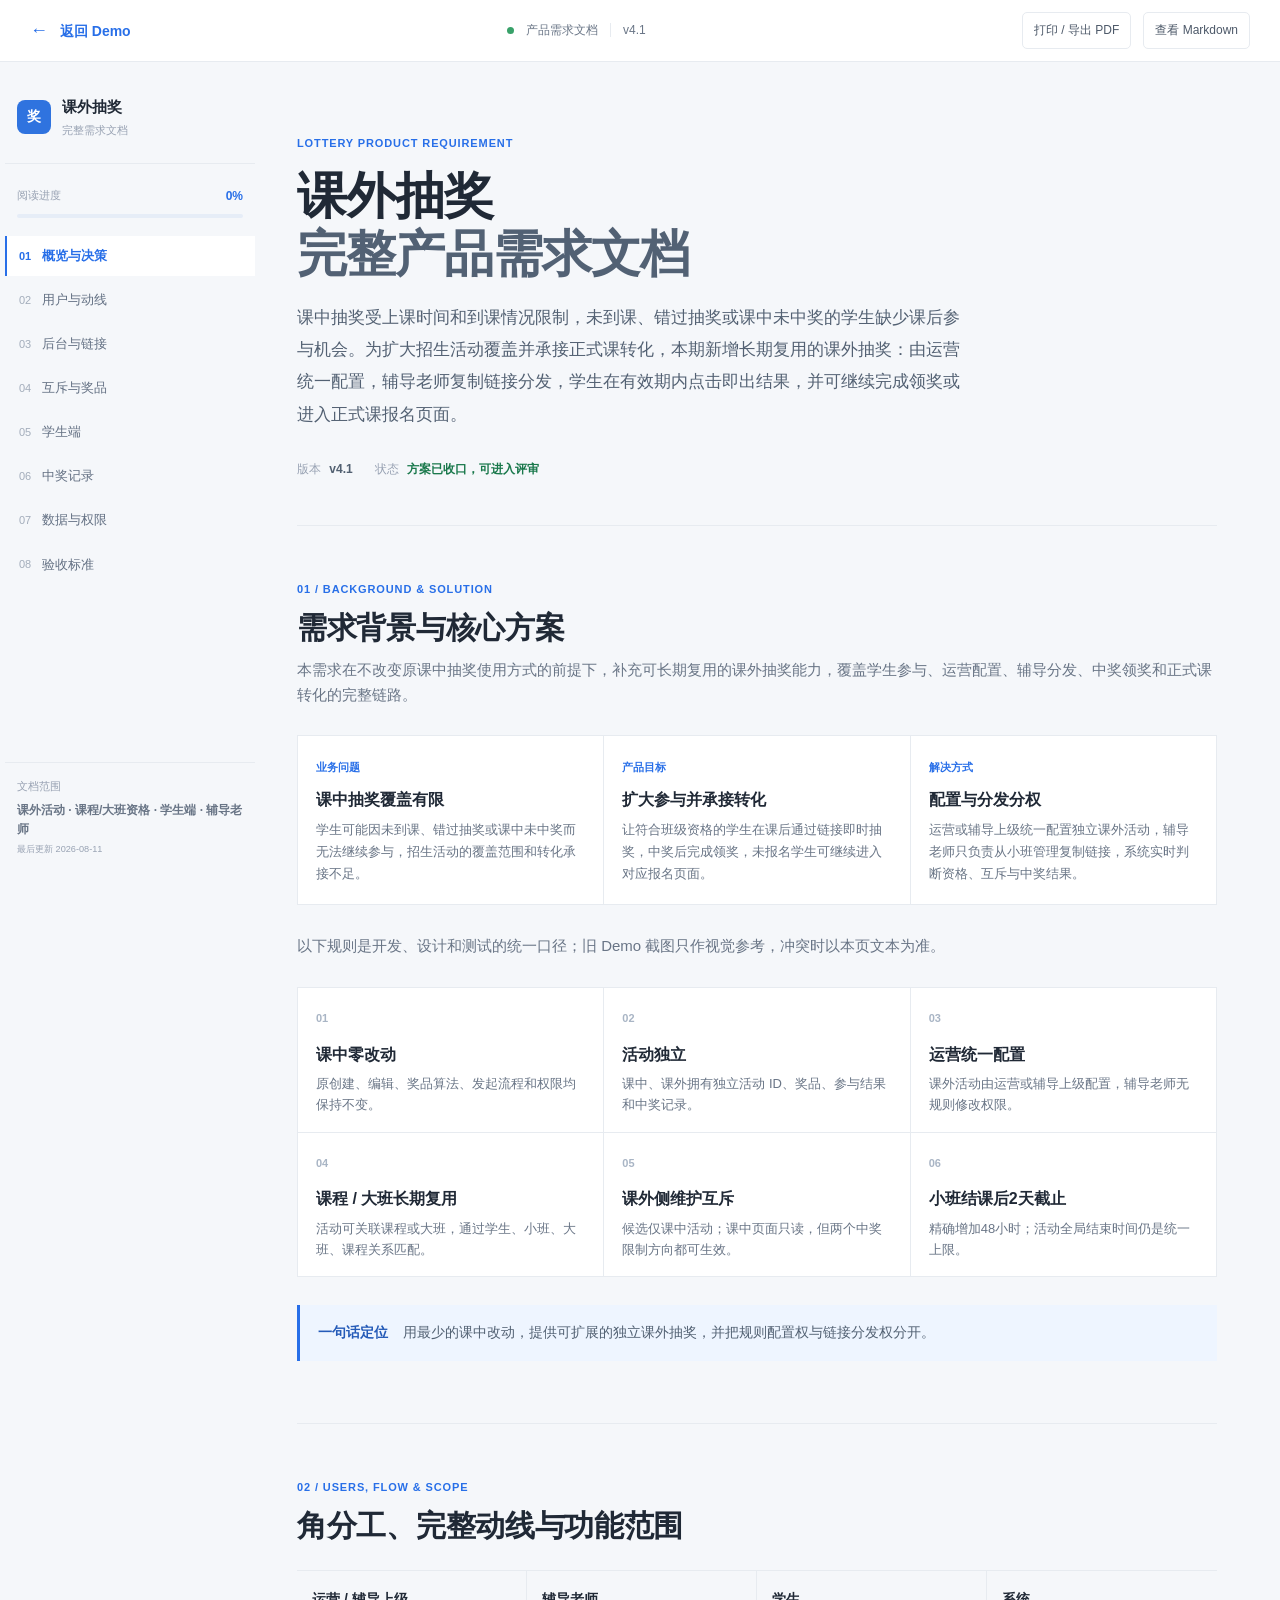
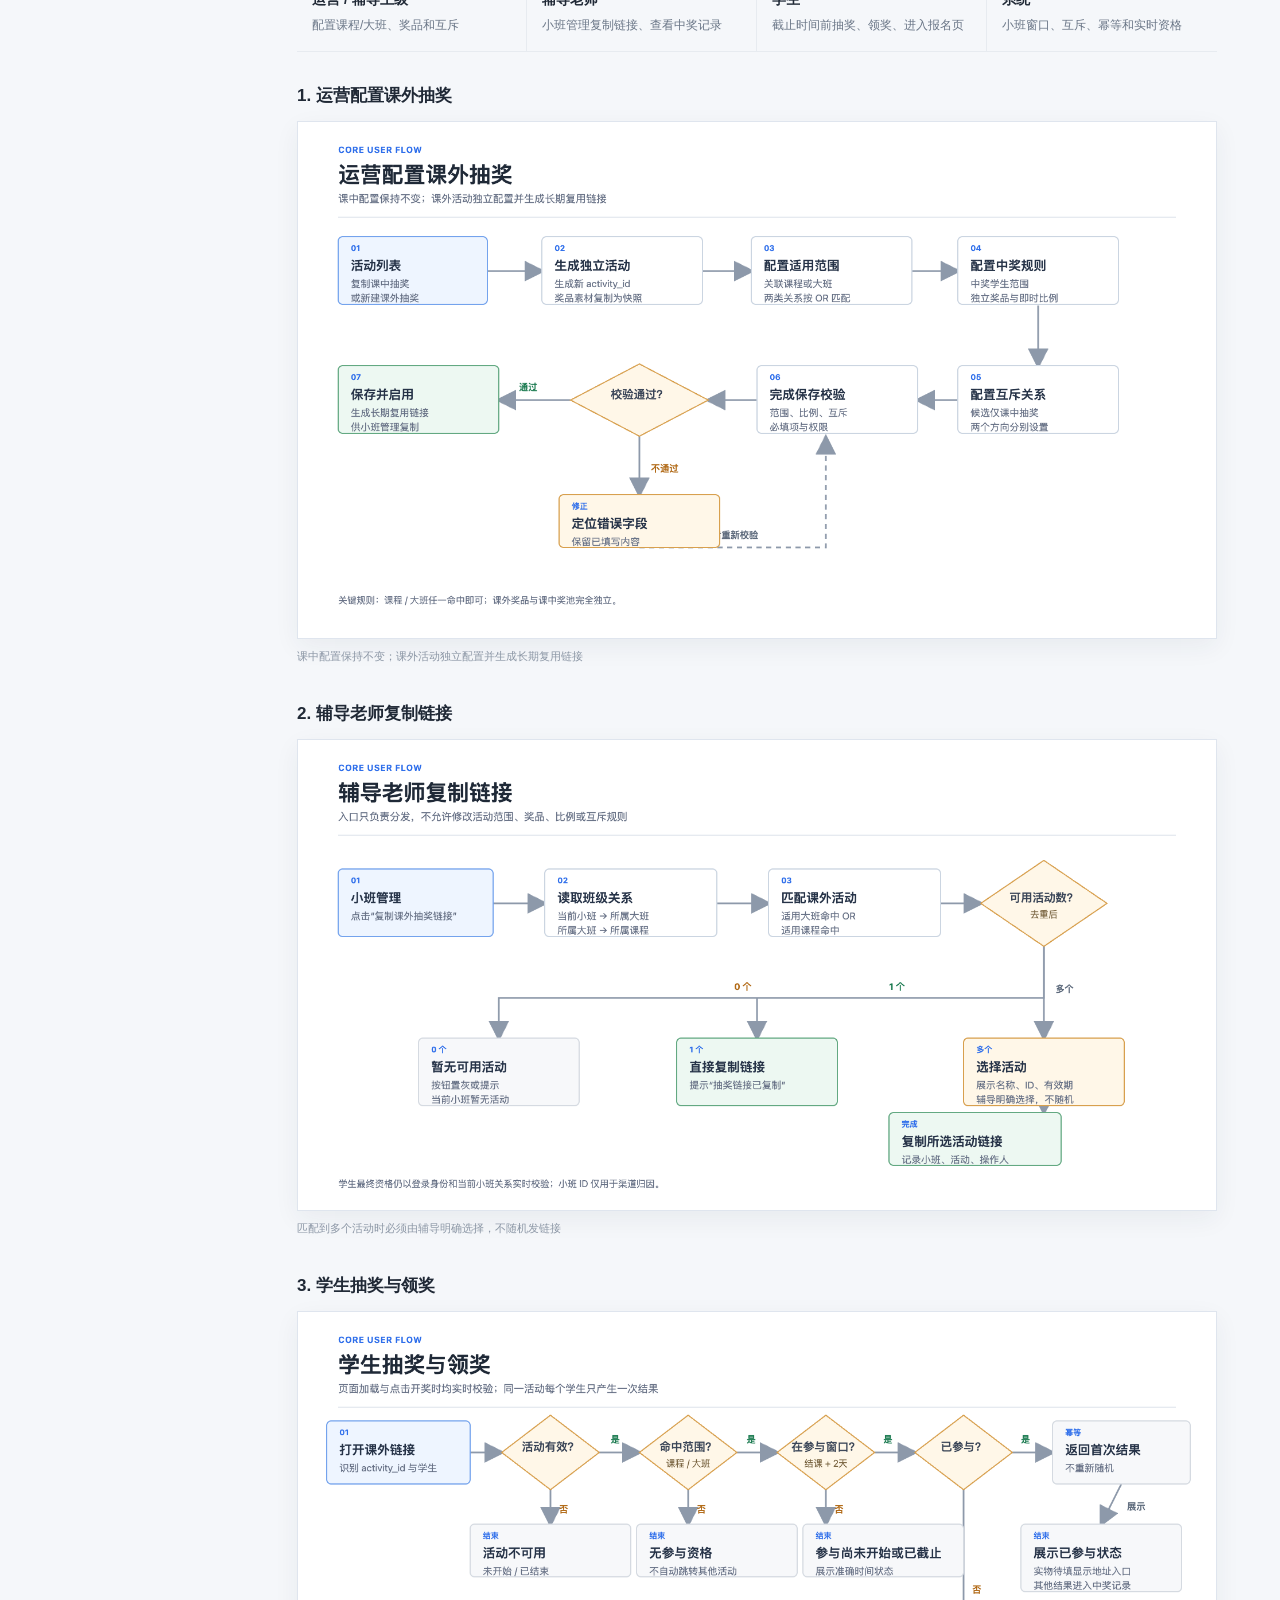
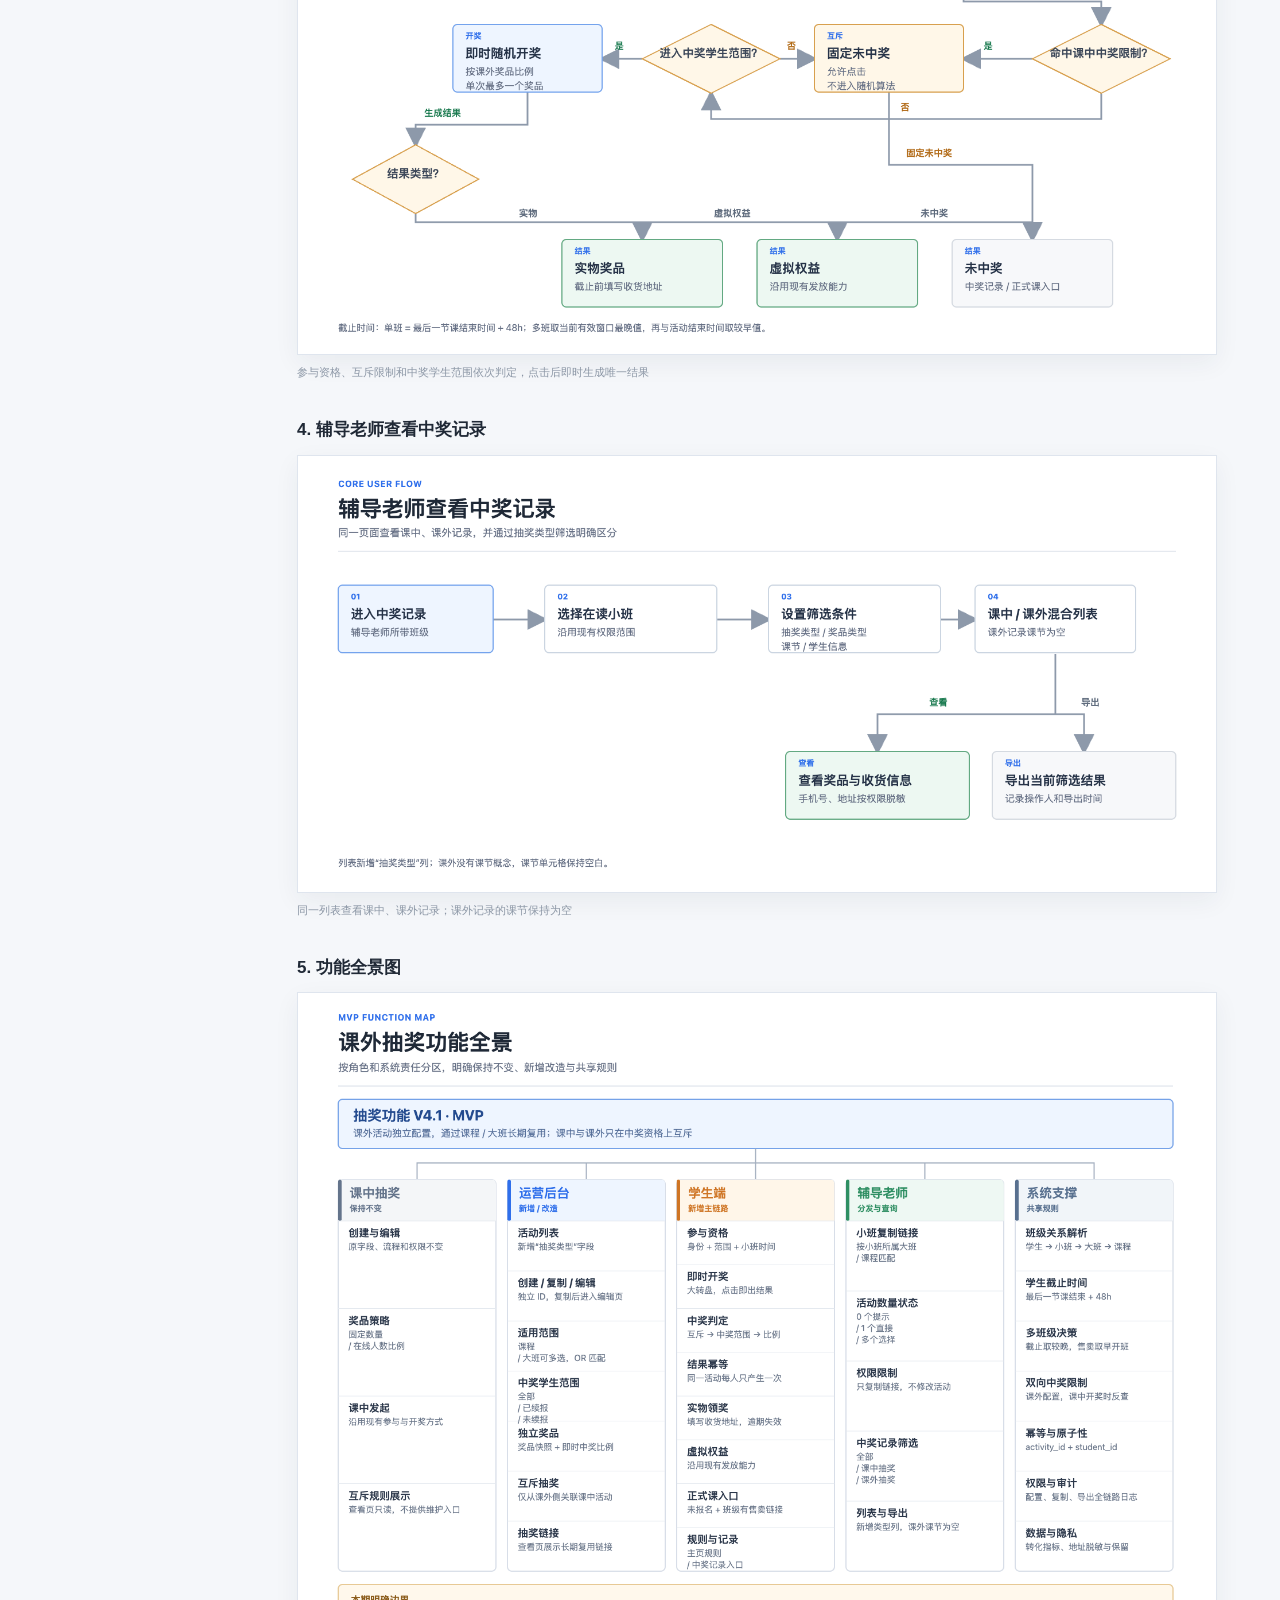
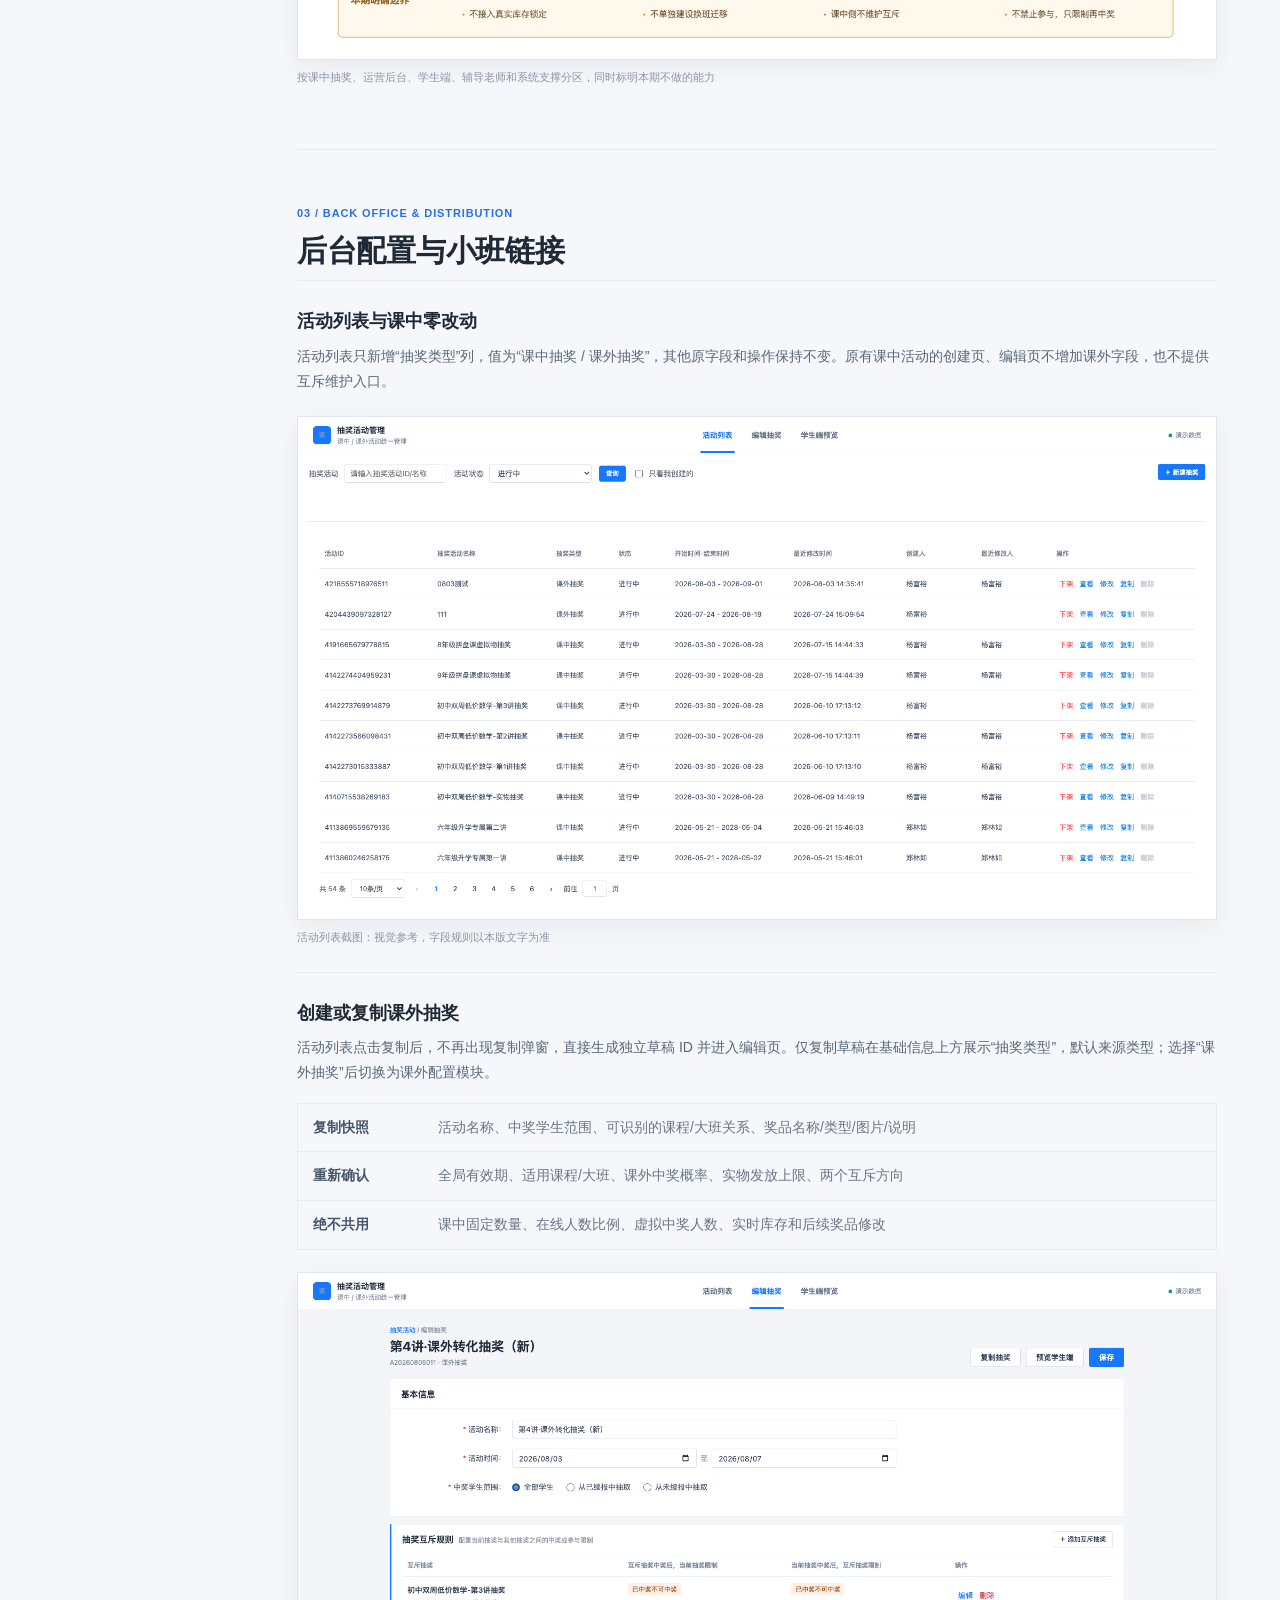
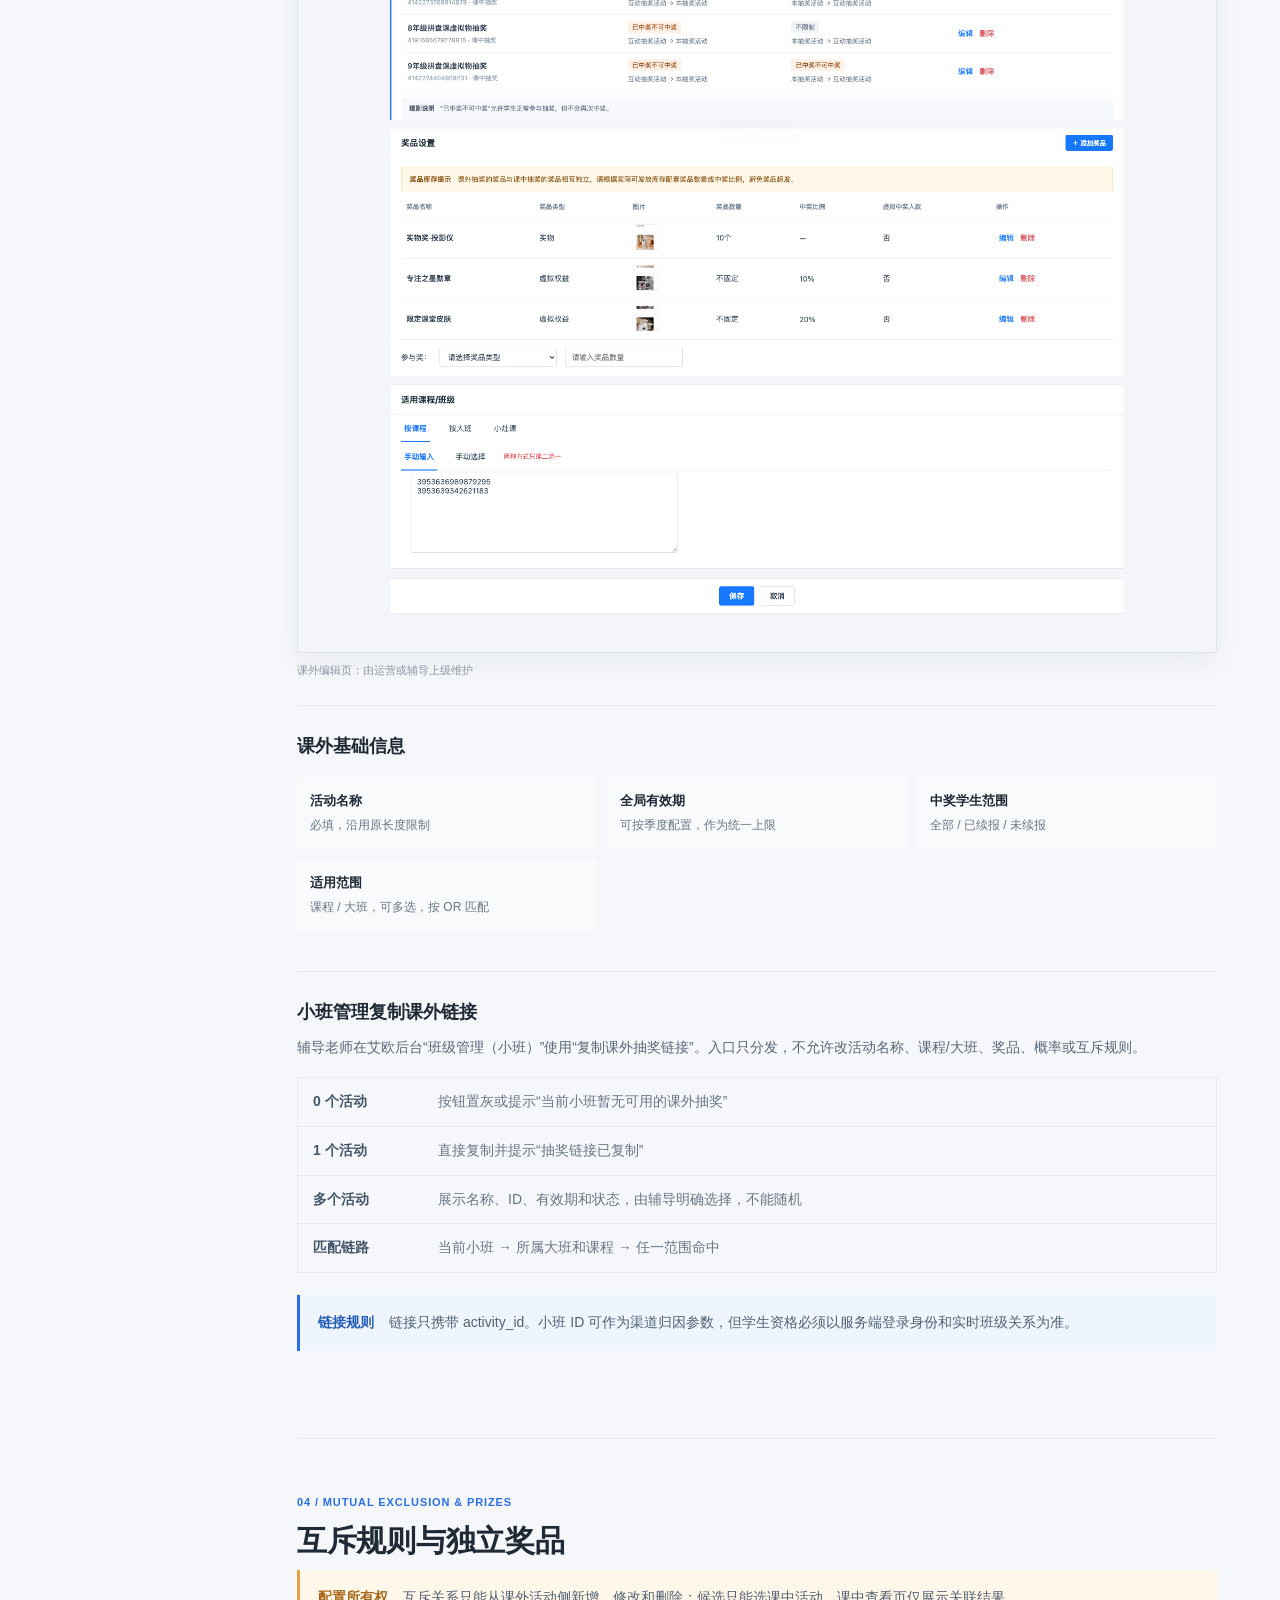
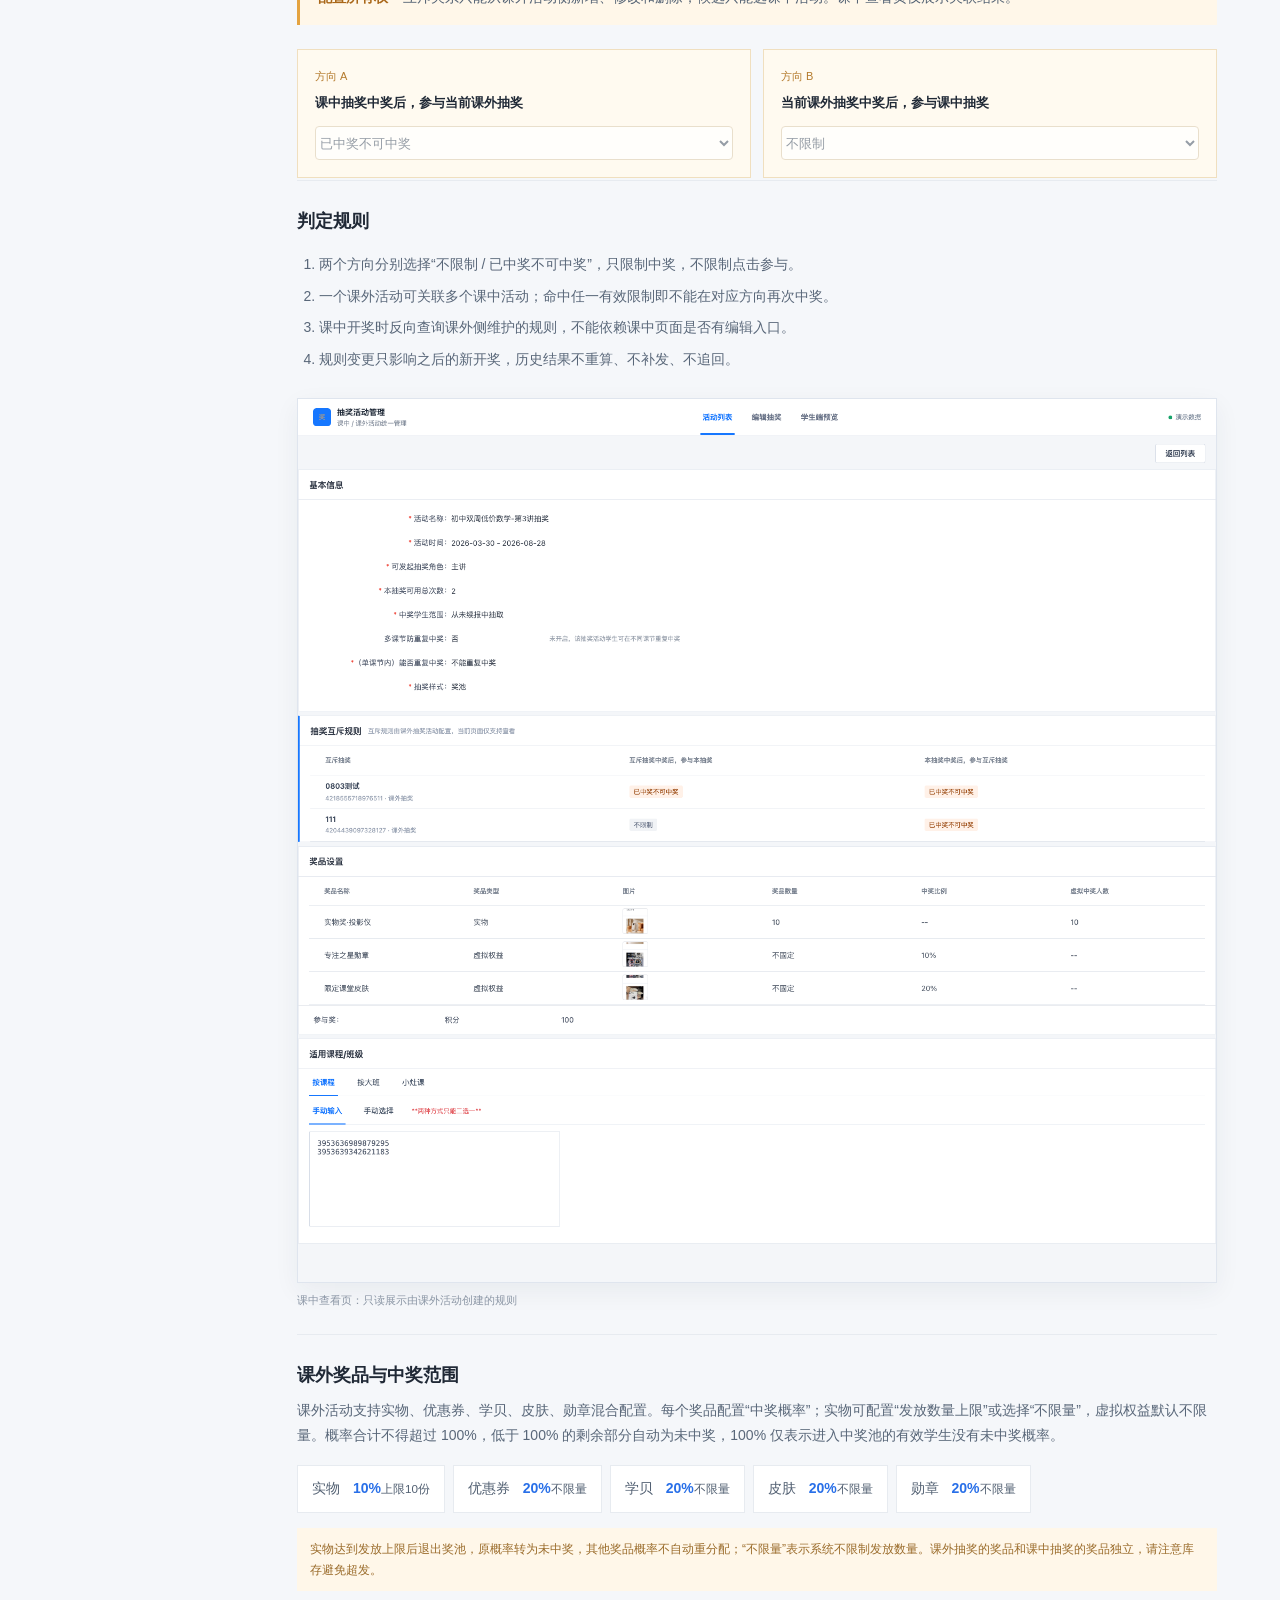
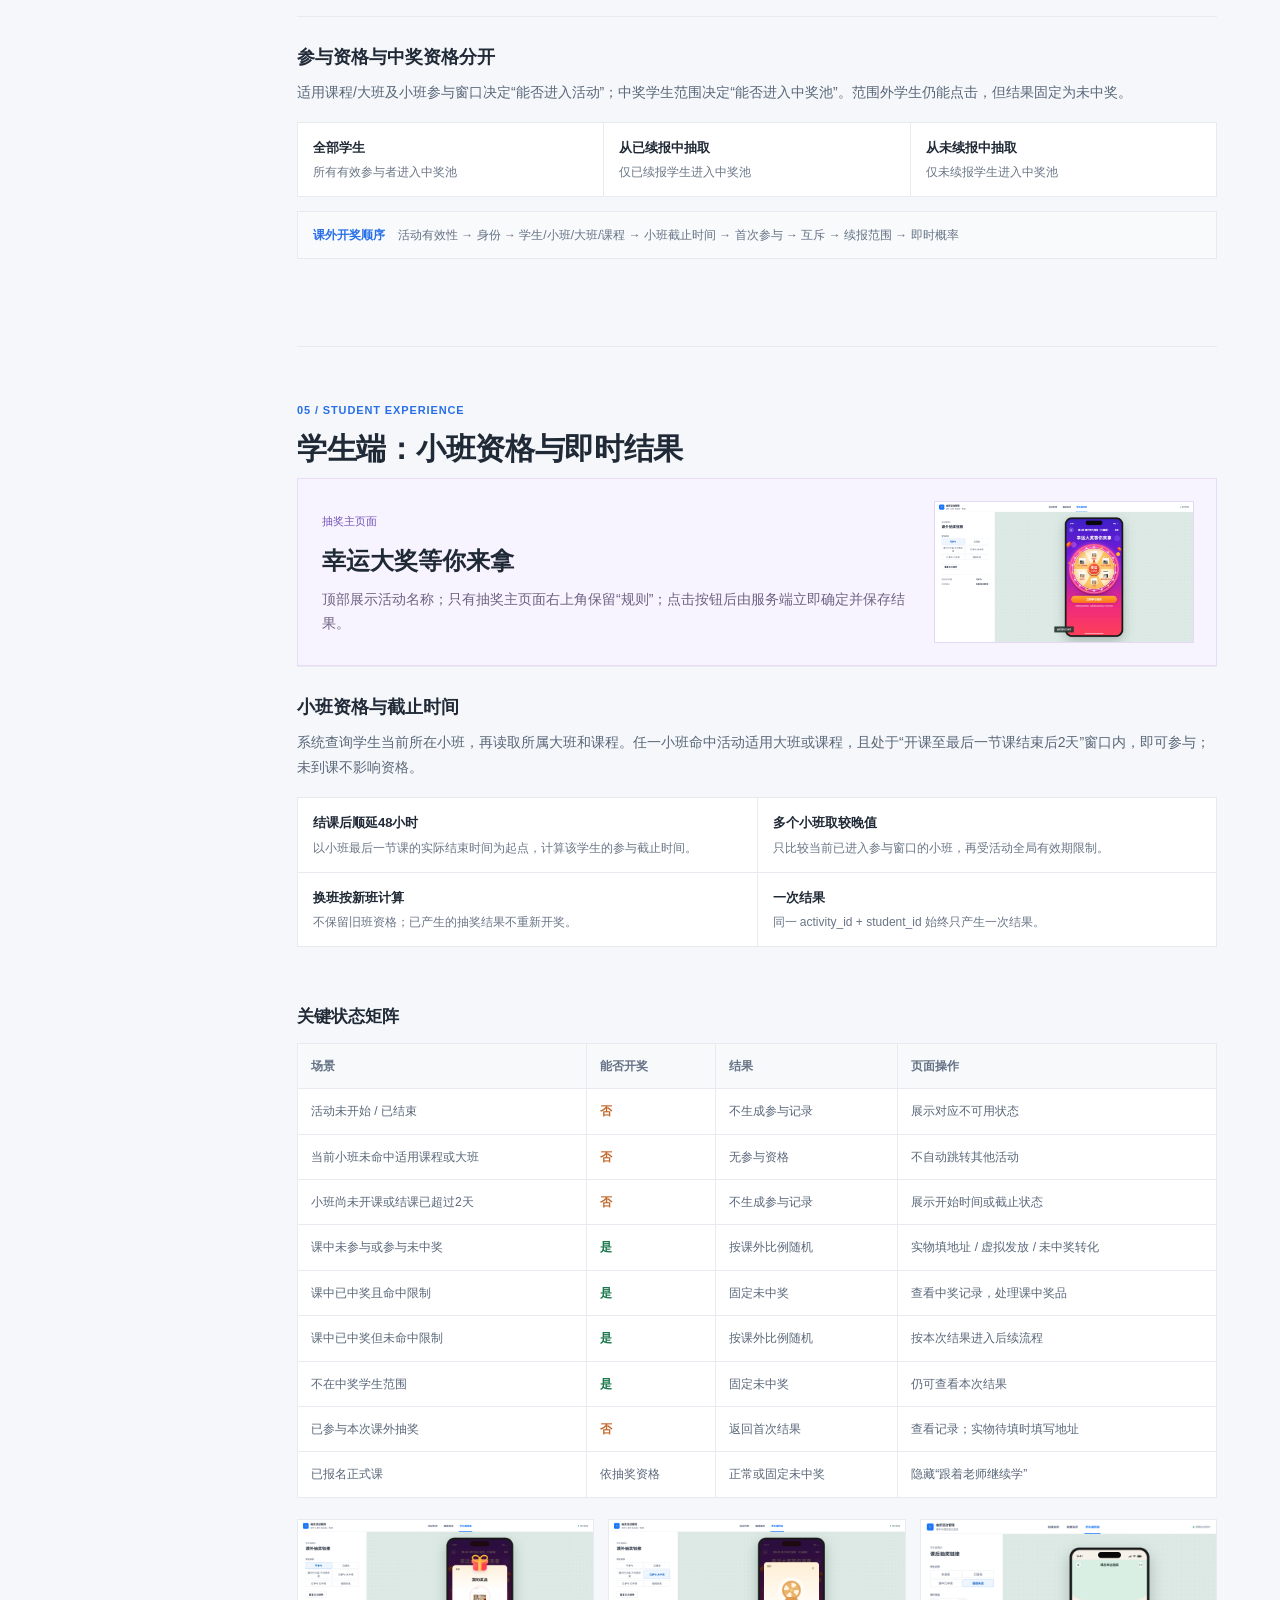
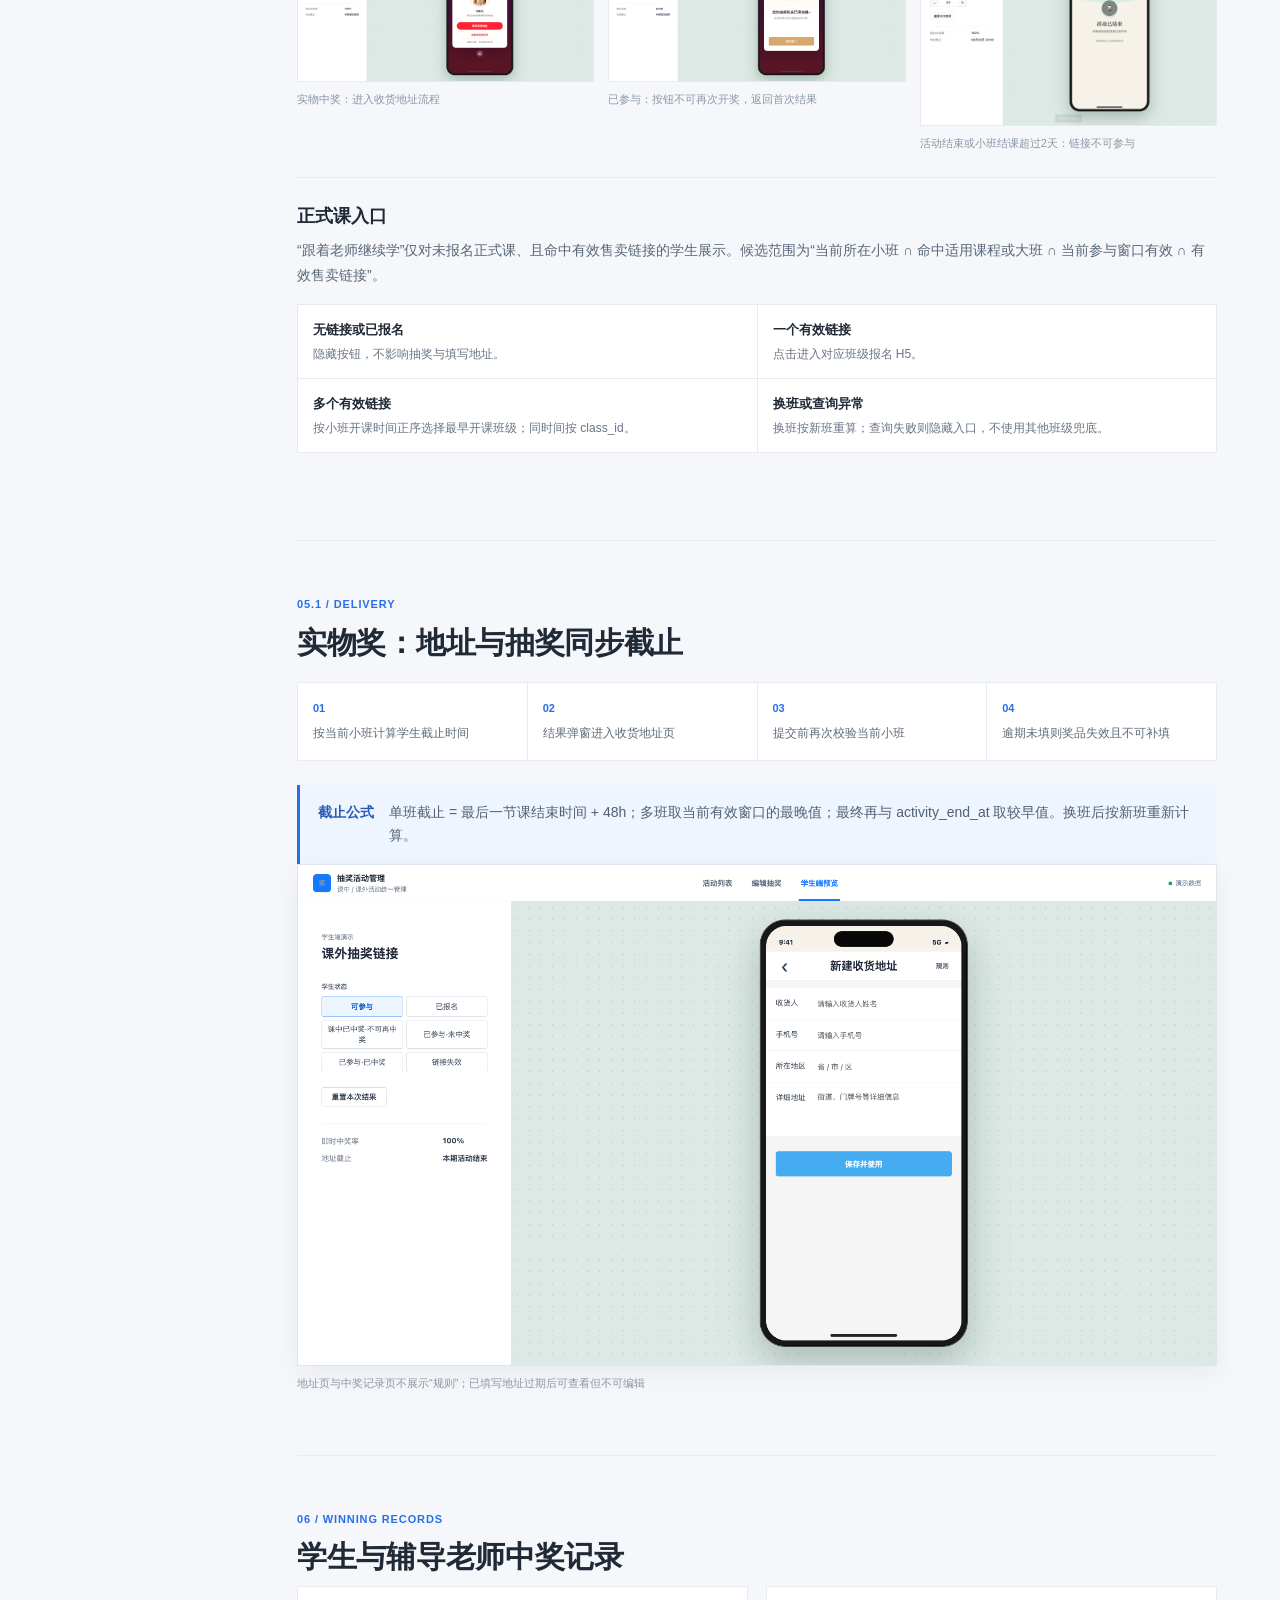
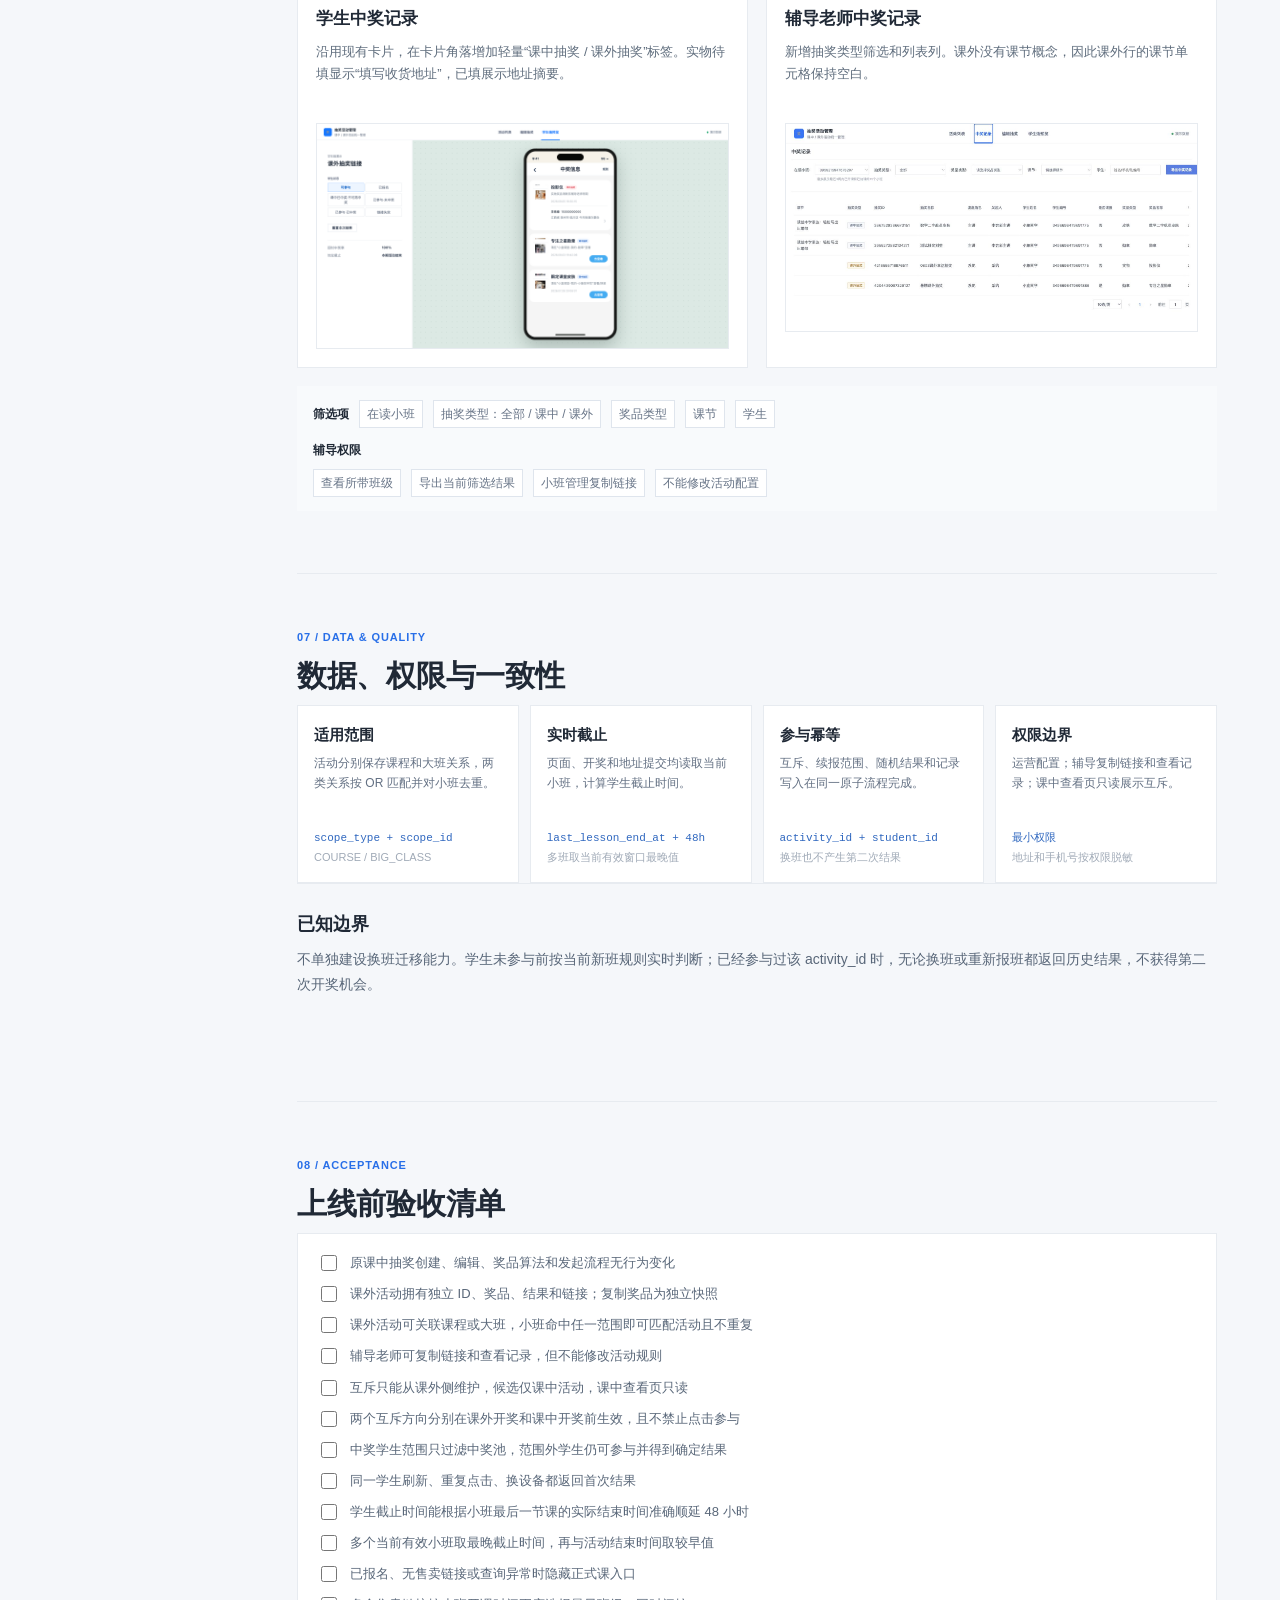
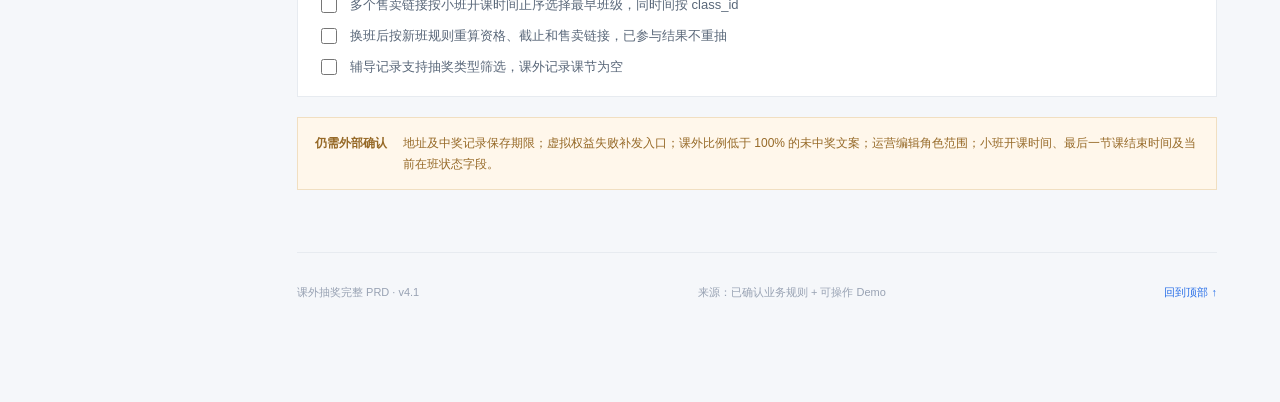
==== commit 907b412a: "Fix PRD asset paths" ====
--- a/prd.html
+++ b/prd.html
@@ -62,18 +62,18 @@
         <div class="section-kicker">02 / USERS, FLOW & SCOPE</div><h2>角分工、完整动线与功能范围</h2>
         <div class="role-strip"><div><strong>运营 / 辅导上级</strong><span>配置课程/大班、奖品和互斥</span></div><div><strong>辅导老师</strong><span>小班管理复制链接、查看中奖记录</span></div><div><strong>学生</strong><span>截止时间前抽奖、领奖、进入报名页</span></div><div><strong>系统</strong><span>小班窗口、互斥、幂等和实时资格</span></div></div>
         <div class="flow-figures">
-          <figure class="flow-figure"><h3>1. 运营配置课外抽奖</h3><div class="flow-image-scroll"><img src="prd-assets/flow-operation-config.png" alt="运营配置课外抽奖流程"></div><figcaption>课中配置保持不变；课外活动独立配置并生成长期复用链接</figcaption></figure>
-          <figure class="flow-figure"><h3>2. 辅导老师复制链接</h3><div class="flow-image-scroll"><img src="prd-assets/flow-tutor-copy-link.png" alt="辅导老师复制课外抽奖链接流程"></div><figcaption>匹配到多个活动时必须由辅导明确选择，不随机发链接</figcaption></figure>
-          <figure class="flow-figure"><h3>3. 学生抽奖与领奖</h3><div class="flow-image-scroll"><img src="prd-assets/flow-student-lottery.png" alt="学生课外抽奖与领奖流程"></div><figcaption>参与资格、互斥限制和中奖学生范围依次判定，点击后即时生成唯一结果</figcaption></figure>
-          <figure class="flow-figure"><h3>4. 辅导老师查看中奖记录</h3><div class="flow-image-scroll"><img src="prd-assets/flow-tutor-records.png" alt="辅导老师查看中奖记录流程"></div><figcaption>同一列表查看课中、课外记录；课外记录的课节保持为空</figcaption></figure>
-          <figure class="flow-figure"><h3>5. 功能全景图</h3><div class="flow-image-scroll"><img src="prd-assets/feature-map.png" alt="课外抽奖功能全景图"></div><figcaption>按课中抽奖、运营后台、学生端、辅导老师和系统支撑分区，同时标明本期不做的能力</figcaption></figure>
+          <figure class="flow-figure"><h3>1. 运营配置课外抽奖</h3><div class="flow-image-scroll"><img src="assets/flow-operation-config.png" alt="运营配置课外抽奖流程"></div><figcaption>课中配置保持不变；课外活动独立配置并生成长期复用链接</figcaption></figure>
+          <figure class="flow-figure"><h3>2. 辅导老师复制链接</h3><div class="flow-image-scroll"><img src="assets/flow-tutor-copy-link.png" alt="辅导老师复制课外抽奖链接流程"></div><figcaption>匹配到多个活动时必须由辅导明确选择，不随机发链接</figcaption></figure>
+          <figure class="flow-figure"><h3>3. 学生抽奖与领奖</h3><div class="flow-image-scroll"><img src="assets/flow-student-lottery.png" alt="学生课外抽奖与领奖流程"></div><figcaption>参与资格、互斥限制和中奖学生范围依次判定，点击后即时生成唯一结果</figcaption></figure>
+          <figure class="flow-figure"><h3>4. 辅导老师查看中奖记录</h3><div class="flow-image-scroll"><img src="assets/flow-tutor-records.png" alt="辅导老师查看中奖记录流程"></div><figcaption>同一列表查看课中、课外记录；课外记录的课节保持为空</figcaption></figure>
+          <figure class="flow-figure"><h3>5. 功能全景图</h3><div class="flow-image-scroll"><img src="assets/feature-map.png" alt="课外抽奖功能全景图"></div><figcaption>按课中抽奖、运营后台、学生端、辅导老师和系统支撑分区，同时标明本期不做的能力</figcaption></figure>
         </div>
       </section>
 
       <section class="section-block" id="backend">
         <div class="section-kicker">03 / BACK OFFICE & DISTRIBUTION</div><h2>后台配置与小班链接</h2>
-        <div class="subsection"><h3>活动列表与课中零改动</h3><p>活动列表只新增“抽奖类型”列，值为“课中抽奖 / 课外抽奖”，其他原字段和操作保持不变。原有课中活动的创建页、编辑页不增加课外字段，也不提供互斥维护入口。</p><figure><img src="prd-assets/backend-activity-list.png" alt="活动列表增加抽奖类型"><figcaption>活动列表截图：视觉参考，字段规则以本版文字为准</figcaption></figure></div>
-        <div class="subsection"><h3>创建或复制课外抽奖</h3><p>活动列表点击复制后，不再出现复制弹窗，直接生成独立草稿 ID 并进入编辑页。仅复制草稿在基础信息上方展示“抽奖类型”，默认来源类型；选择“课外抽奖”后切换为课外配置模块。</p><div class="rule-table"><div><b>复制快照</b><span>活动名称、中奖学生范围、可识别的课程/大班关系、奖品名称/类型/图片/说明</span></div><div><b>重新确认</b><span>全局有效期、适用课程/大班、课外中奖概率、实物发放上限、两个互斥方向</span></div><div><b>绝不共用</b><span>课中固定数量、在线人数比例、虚拟中奖人数、实时库存和后续奖品修改</span></div></div><figure><img src="prd-assets/backend-offclass-edit.png" alt="课外抽奖编辑页"><figcaption>课外编辑页：由运营或辅导上级维护</figcaption></figure></div>
+        <div class="subsection"><h3>活动列表与课中零改动</h3><p>活动列表只新增“抽奖类型”列，值为“课中抽奖 / 课外抽奖”，其他原字段和操作保持不变。原有课中活动的创建页、编辑页不增加课外字段，也不提供互斥维护入口。</p><figure><img src="assets/backend-activity-list.png" alt="活动列表增加抽奖类型"><figcaption>活动列表截图：视觉参考，字段规则以本版文字为准</figcaption></figure></div>
+        <div class="subsection"><h3>创建或复制课外抽奖</h3><p>活动列表点击复制后，不再出现复制弹窗，直接生成独立草稿 ID 并进入编辑页。仅复制草稿在基础信息上方展示“抽奖类型”，默认来源类型；选择“课外抽奖”后切换为课外配置模块。</p><div class="rule-table"><div><b>复制快照</b><span>活动名称、中奖学生范围、可识别的课程/大班关系、奖品名称/类型/图片/说明</span></div><div><b>重新确认</b><span>全局有效期、适用课程/大班、课外中奖概率、实物发放上限、两个互斥方向</span></div><div><b>绝不共用</b><span>课中固定数量、在线人数比例、虚拟中奖人数、实时库存和后续奖品修改</span></div></div><figure><img src="assets/backend-offclass-edit.png" alt="课外抽奖编辑页"><figcaption>课外编辑页：由运营或辅导上级维护</figcaption></figure></div>
         <div class="subsection"><h3>课外基础信息</h3><div class="field-list"><span><b>活动名称</b>必填，沿用原长度限制</span><span><b>全局有效期</b>可按季度配置，作为统一上限</span><span><b>中奖学生范围</b>全部 / 已续报 / 未续报</span><span><b>适用范围</b>课程 / 大班，可多选，按 OR 匹配</span></div></div>
         <div class="subsection"><h3>小班管理复制课外链接</h3><p>辅导老师在艾欧后台“班级管理（小班）”使用“复制课外抽奖链接”。入口只分发，不允许改活动名称、课程/大班、奖品、概率或互斥规则。</p><div class="rule-table"><div><b>0 个活动</b><span>按钮置灰或提示“当前小班暂无可用的课外抽奖”</span></div><div><b>1 个活动</b><span>直接复制并提示“抽奖链接已复制”</span></div><div><b>多个活动</b><span>展示名称、ID、有效期和状态，由辅导明确选择，不能随机</span></div><div><b>匹配链路</b><span>当前小班 → 所属大班和课程 → 任一范围命中</span></div></div><div class="callout callout-blue"><strong>链接规则</strong><span>链接只携带 activity_id。小班 ID 可作为渠道归因参数，但学生资格必须以服务端登录身份和实时班级关系为准。</span></div></div>
       </section>
@@ -82,14 +82,14 @@
         <div class="section-kicker">04 / MUTUAL EXCLUSION & PRIZES</div><h2>互斥规则与独立奖品</h2>
         <div class="callout callout-amber"><strong>配置所有权</strong><span>互斥关系只能从课外活动侧新增、修改和删除；候选只能选课中活动。课中查看页仅展示关联结果。</span></div>
         <div class="direction-pair"><div><small>方向 A</small><strong>课中抽奖中奖后，参与当前课外抽奖</strong><select disabled><option>已中奖不可中奖</option></select></div><div><small>方向 B</small><strong>当前课外抽奖中奖后，参与课中抽奖</strong><select disabled><option>不限制</option></select></div></div>
-        <div class="subsection"><h3>判定规则</h3><ol class="numbered"><li>两个方向分别选择“不限制 / 已中奖不可中奖”，只限制中奖，不限制点击参与。</li><li>一个课外活动可关联多个课中活动；命中任一有效限制即不能在对应方向再次中奖。</li><li>课中开奖时反向查询课外侧维护的规则，不能依赖课中页面是否有编辑入口。</li><li>规则变更只影响之后的新开奖，历史结果不重算、不补发、不追回。</li></ol><figure><img src="prd-assets/backend-class-relation-readonly.png" alt="课中查看页只读展示互斥规则"><figcaption>课中查看页：只读展示由课外活动创建的规则</figcaption></figure></div>
+        <div class="subsection"><h3>判定规则</h3><ol class="numbered"><li>两个方向分别选择“不限制 / 已中奖不可中奖”，只限制中奖，不限制点击参与。</li><li>一个课外活动可关联多个课中活动；命中任一有效限制即不能在对应方向再次中奖。</li><li>课中开奖时反向查询课外侧维护的规则，不能依赖课中页面是否有编辑入口。</li><li>规则变更只影响之后的新开奖，历史结果不重算、不补发、不追回。</li></ol><figure><img src="assets/backend-class-relation-readonly.png" alt="课中查看页只读展示互斥规则"><figcaption>课中查看页：只读展示由课外活动创建的规则</figcaption></figure></div>
         <div class="subsection"><h3>课外奖品与中奖范围</h3><p>课外活动支持实物、优惠券、学贝、皮肤、勋章混合配置。每个奖品配置“中奖概率”；实物可配置“发放数量上限”或选择“不限量”，虚拟权益默认不限量。概率合计不得超过 100%，低于 100% 的剩余部分自动为未中奖，100% 仅表示进入中奖池的有效学生没有未中奖概率。</p><div class="prize-example"><span>实物 <b>10%</b><small>上限10份</small></span><span>优惠券 <b>20%</b><small>不限量</small></span><span>学贝 <b>20%</b><small>不限量</small></span><span>皮肤 <b>20%</b><small>不限量</small></span><span>勋章 <b>20%</b><small>不限量</small></span></div><div class="notice-line">实物达到发放上限后退出奖池，原概率转为未中奖，其他奖品概率不自动重分配；“不限量”表示系统不限制发放数量。课外抽奖的奖品和课中抽奖的奖品独立，请注意库存避免超发。</div></div>
         <div class="subsection winner-pool"><h3>参与资格与中奖资格分开</h3><p>适用课程/大班及小班参与窗口决定“能否进入活动”；中奖学生范围决定“能否进入中奖池”。范围外学生仍能点击，但结果固定为未中奖。</p><div class="pool-table"><div><b>全部学生</b><span>所有有效参与者进入中奖池</span></div><div><b>从已续报中抽取</b><span>仅已续报学生进入中奖池</span></div><div><b>从未续报中抽取</b><span>仅未续报学生进入中奖池</span></div></div><div class="draw-order"><strong>课外开奖顺序</strong><span>活动有效性 → 身份 → 学生/小班/大班/课程 → 小班截止时间 → 首次参与 → 互斥 → 续报范围 → 即时概率</span></div></div>
       </section>
 
       <section class="section-block" id="student">
         <div class="section-kicker">05 / STUDENT EXPERIENCE</div><h2>学生端：小班资格与即时结果</h2>
-        <div class="student-hero"><div><small>抽奖主页面</small><h3>幸运大奖等你来拿</h3><p>顶部展示活动名称；只有抽奖主页面右上角保留“规则”；点击按钮后由服务端立即确定并保存结果。</p></div><img src="prd-assets/student-wheel.png" alt="学生端大转盘"></div>
+        <div class="student-hero"><div><small>抽奖主页面</small><h3>幸运大奖等你来拿</h3><p>顶部展示活动名称；只有抽奖主页面右上角保留“规则”；点击按钮后由服务端立即确定并保存结果。</p></div><img src="assets/student-wheel.png" alt="学生端大转盘"></div>
         <div class="subsection"><h3>小班资格与截止时间</h3><p>系统查询学生当前所在小班，再读取所属大班和课程。任一小班命中活动适用大班或课程，且处于“开课至最后一节课结束后2天”窗口内，即可参与；未到课不影响资格。</p><div class="multi-class-grid"><div><b>结课后顺延48小时</b><span>以小班最后一节课的实际结束时间为起点，计算该学生的参与截止时间。</span></div><div><b>多个小班取较晚值</b><span>只比较当前已进入参与窗口的小班，再受活动全局有效期限制。</span></div><div><b>换班按新班计算</b><span>不保留旧班资格；已产生的抽奖结果不重新开奖。</span></div><div><b>一次结果</b><span>同一 activity_id + student_id 始终只产生一次结果。</span></div></div></div>
         <h3 class="table-title">关键状态矩阵</h3>
         <div class="state-table-wrap"><table class="state-table"><thead><tr><th>场景</th><th>能否开奖</th><th>结果</th><th>页面操作</th></tr></thead><tbody>
@@ -103,7 +103,7 @@
           <tr><td>已参与本次课外抽奖</td><td class="no">否</td><td>返回首次结果</td><td>查看记录；实物待填时填写地址</td></tr>
           <tr><td>已报名正式课</td><td>依抽奖资格</td><td>正常或固定未中奖</td><td>隐藏“跟着老师继续学”</td></tr>
         </tbody></table></div>
-        <div class="result-grid"><figure><img src="prd-assets/student-result.png" alt="学生端中奖结果"><figcaption>实物中奖：进入收货地址流程</figcaption></figure><figure><img src="prd-assets/student-participated-no-win.png" alt="已参与未中奖"><figcaption>已参与：按钮不可再次开奖，返回首次结果</figcaption></figure><figure><img src="prd-assets/student-expired.png" alt="活动失效"><figcaption>活动结束或小班结课超过2天：链接不可参与</figcaption></figure></div>
+        <div class="result-grid"><figure><img src="assets/student-result.png" alt="学生端中奖结果"><figcaption>实物中奖：进入收货地址流程</figcaption></figure><figure><img src="assets/student-participated-no-win.png" alt="已参与未中奖"><figcaption>已参与：按钮不可再次开奖，返回首次结果</figcaption></figure><figure><img src="assets/student-expired.png" alt="活动失效"><figcaption>活动结束或小班结课超过2天：链接不可参与</figcaption></figure></div>
         <div class="subsection multi-class-rule"><h3>正式课入口</h3><p>“跟着老师继续学”仅对未报名正式课、且命中有效售卖链接的学生展示。候选范围为“当前所在小班 ∩ 命中适用课程或大班 ∩ 当前参与窗口有效 ∩ 有效售卖链接”。</p><div class="multi-class-grid"><div><b>无链接或已报名</b><span>隐藏按钮，不影响抽奖与填写地址。</span></div><div><b>一个有效链接</b><span>点击进入对应班级报名 H5。</span></div><div><b>多个有效链接</b><span>按小班开课时间正序选择最早开课班级；同时间按 class_id。</span></div><div><b>换班或查询异常</b><span>换班按新班重算；查询失败则隐藏入口，不使用其他班级兜底。</span></div></div></div>
       </section>
 
@@ -111,12 +111,12 @@
         <div class="section-kicker">05.1 / DELIVERY</div><h2>实物奖：地址与抽奖同步截止</h2>
         <div class="steps"><div><b>01</b><span>按当前小班计算学生截止时间</span></div><div><b>02</b><span>结果弹窗进入收货地址页</span></div><div><b>03</b><span>提交前再次校验当前小班</span></div><div><b>04</b><span>逾期未填则奖品失效且不可补填</span></div></div>
         <div class="callout callout-blue"><strong>截止公式</strong><span>单班截止 = 最后一节课结束时间 + 48h；多班取当前有效窗口的最晚值；最终再与 activity_end_at 取较早值。换班后按新班重新计算。</span></div>
-        <figure class="wide-figure"><img src="prd-assets/student-address-form.png" alt="填写收货地址页面"><figcaption>地址页与中奖记录页不展示“规则”；已填写地址过期后可查看但不可编辑</figcaption></figure>
+        <figure class="wide-figure"><img src="assets/student-address-form.png" alt="填写收货地址页面"><figcaption>地址页与中奖记录页不展示“规则”；已填写地址过期后可查看但不可编辑</figcaption></figure>
       </section>
 
       <section class="section-block" id="records">
         <div class="section-kicker">06 / WINNING RECORDS</div><h2>学生与辅导老师中奖记录</h2>
-        <div class="record-columns"><article><h3>学生中奖记录</h3><p>沿用现有卡片，在卡片角落增加轻量“课中抽奖 / 课外抽奖”标签。实物待填显示“填写收货地址”，已填展示地址摘要。</p><img src="prd-assets/student-winning-records.png" alt="学生中奖记录"></article><article><h3>辅导老师中奖记录</h3><p>新增抽奖类型筛选和列表列。课外没有课节概念，因此课外行的课节单元格保持空白。</p><img src="prd-assets/backend-teacher-winning-records.png" alt="辅导老师中奖记录"></article></div>
+        <div class="record-columns"><article><h3>学生中奖记录</h3><p>沿用现有卡片，在卡片角落增加轻量“课中抽奖 / 课外抽奖”标签。实物待填显示“填写收货地址”，已填展示地址摘要。</p><img src="assets/student-winning-records.png" alt="学生中奖记录"></article><article><h3>辅导老师中奖记录</h3><p>新增抽奖类型筛选和列表列。课外没有课节概念，因此课外行的课节单元格保持空白。</p><img src="assets/backend-teacher-winning-records.png" alt="辅导老师中奖记录"></article></div>
         <div class="filter-spec"><strong>筛选项</strong><span>在读小班</span><span>抽奖类型：全部 / 课中 / 课外</span><span>奖品类型</span><span>课节</span><span>学生</span><strong>辅导权限</strong><span>查看所带班级</span><span>导出当前筛选结果</span><span>小班管理复制链接</span><span>不能修改活动配置</span></div>
       </section>
 
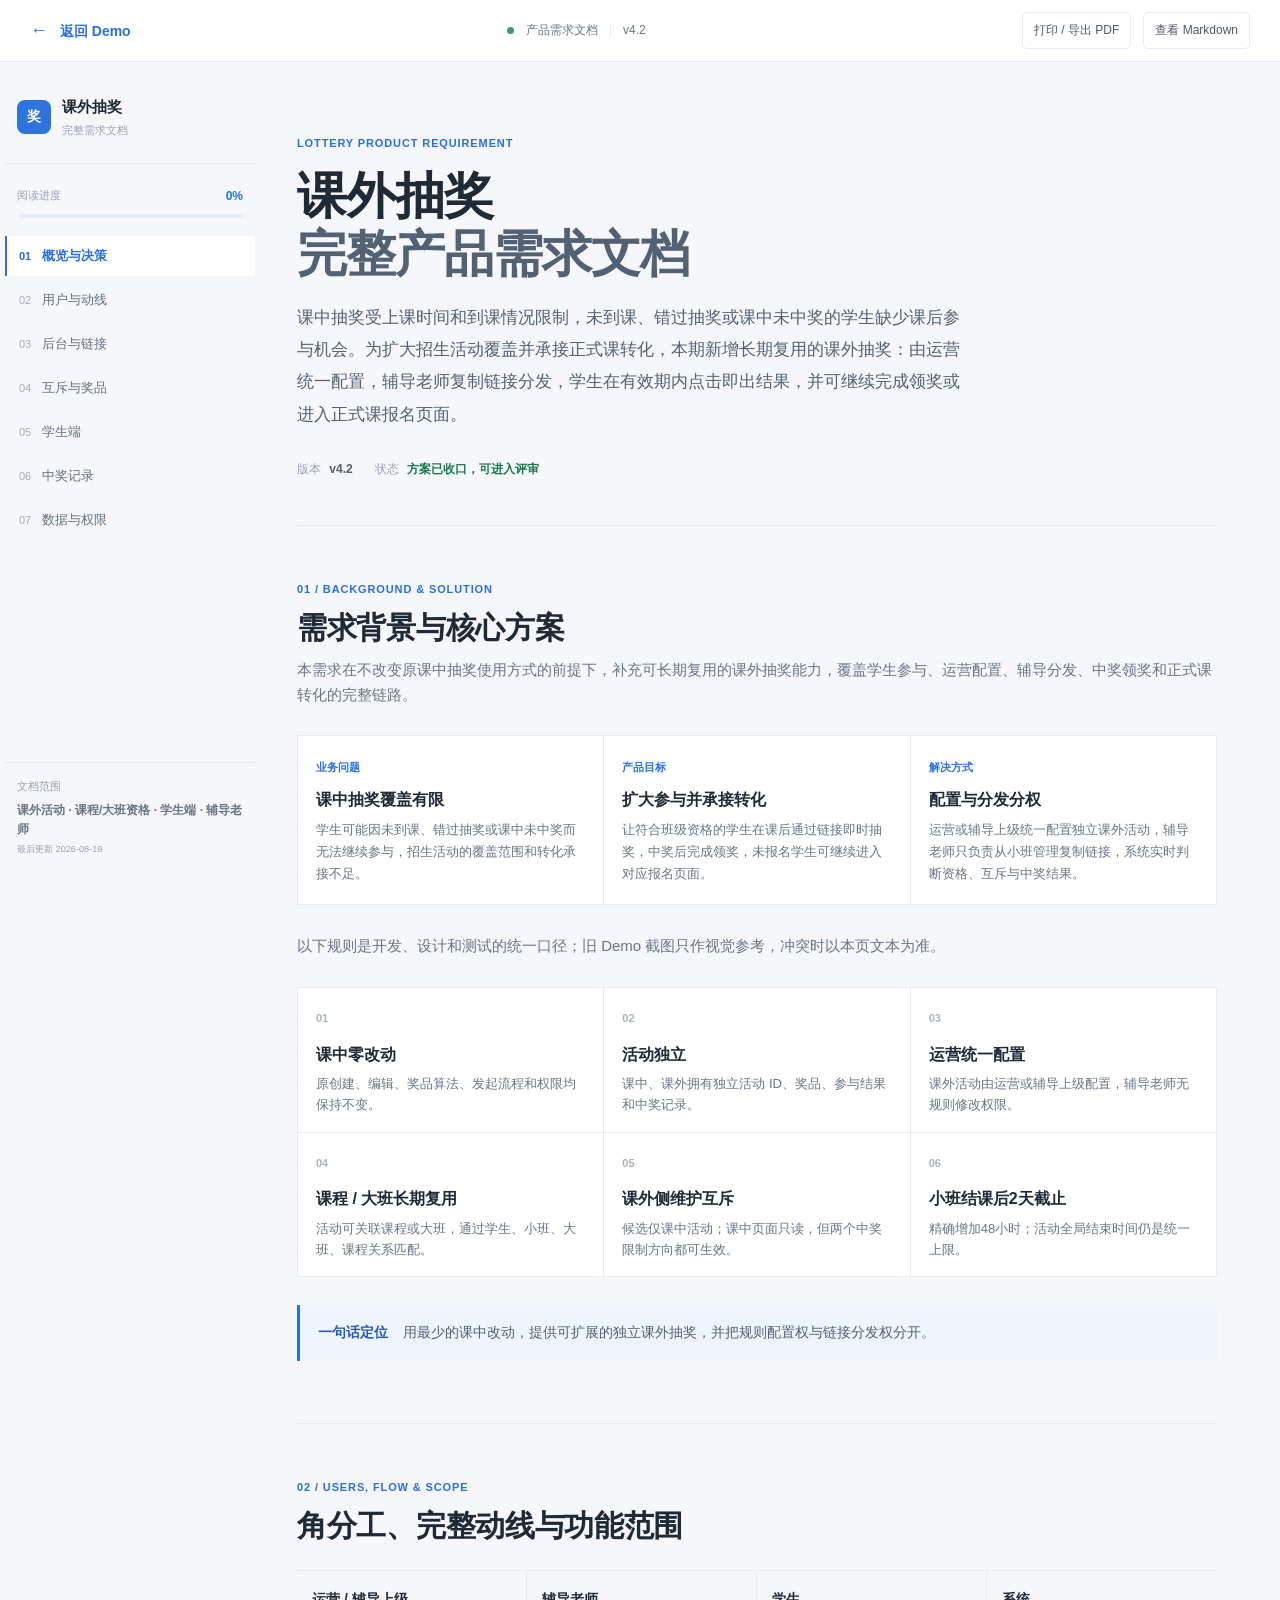
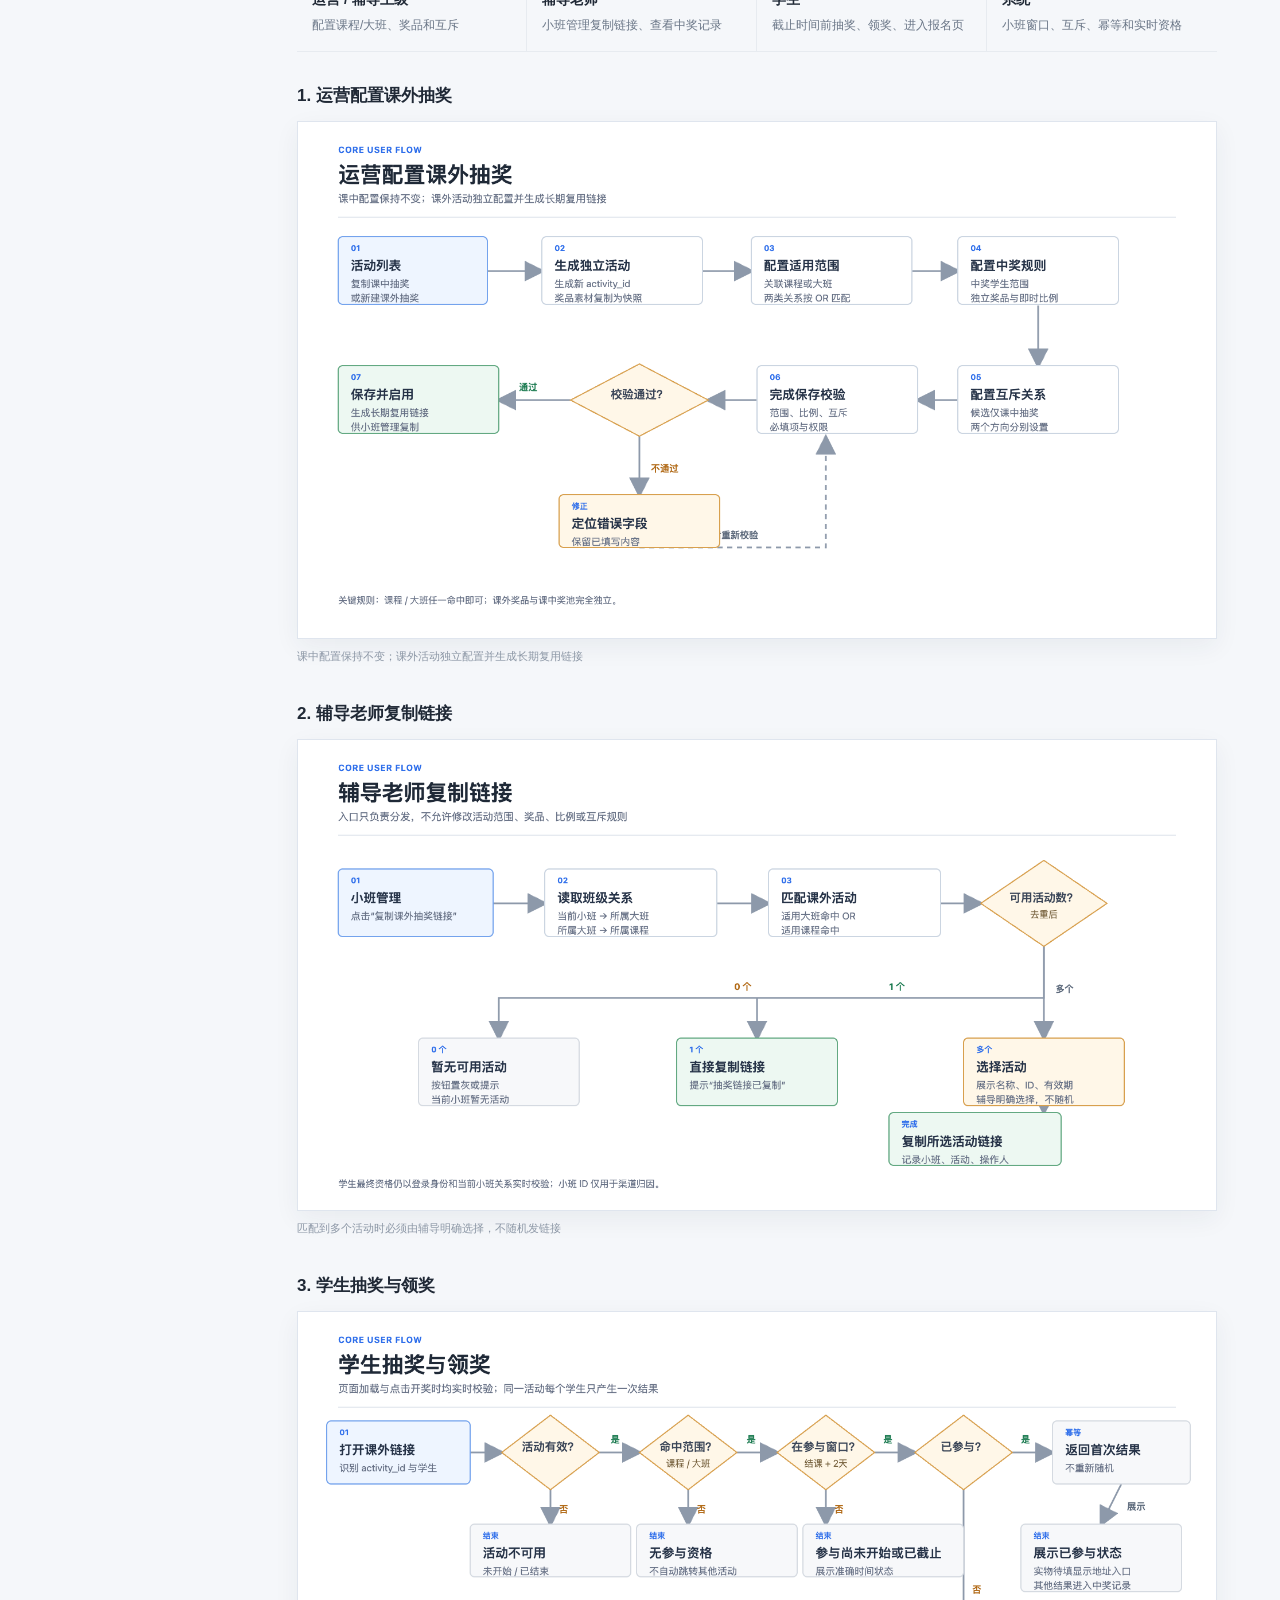
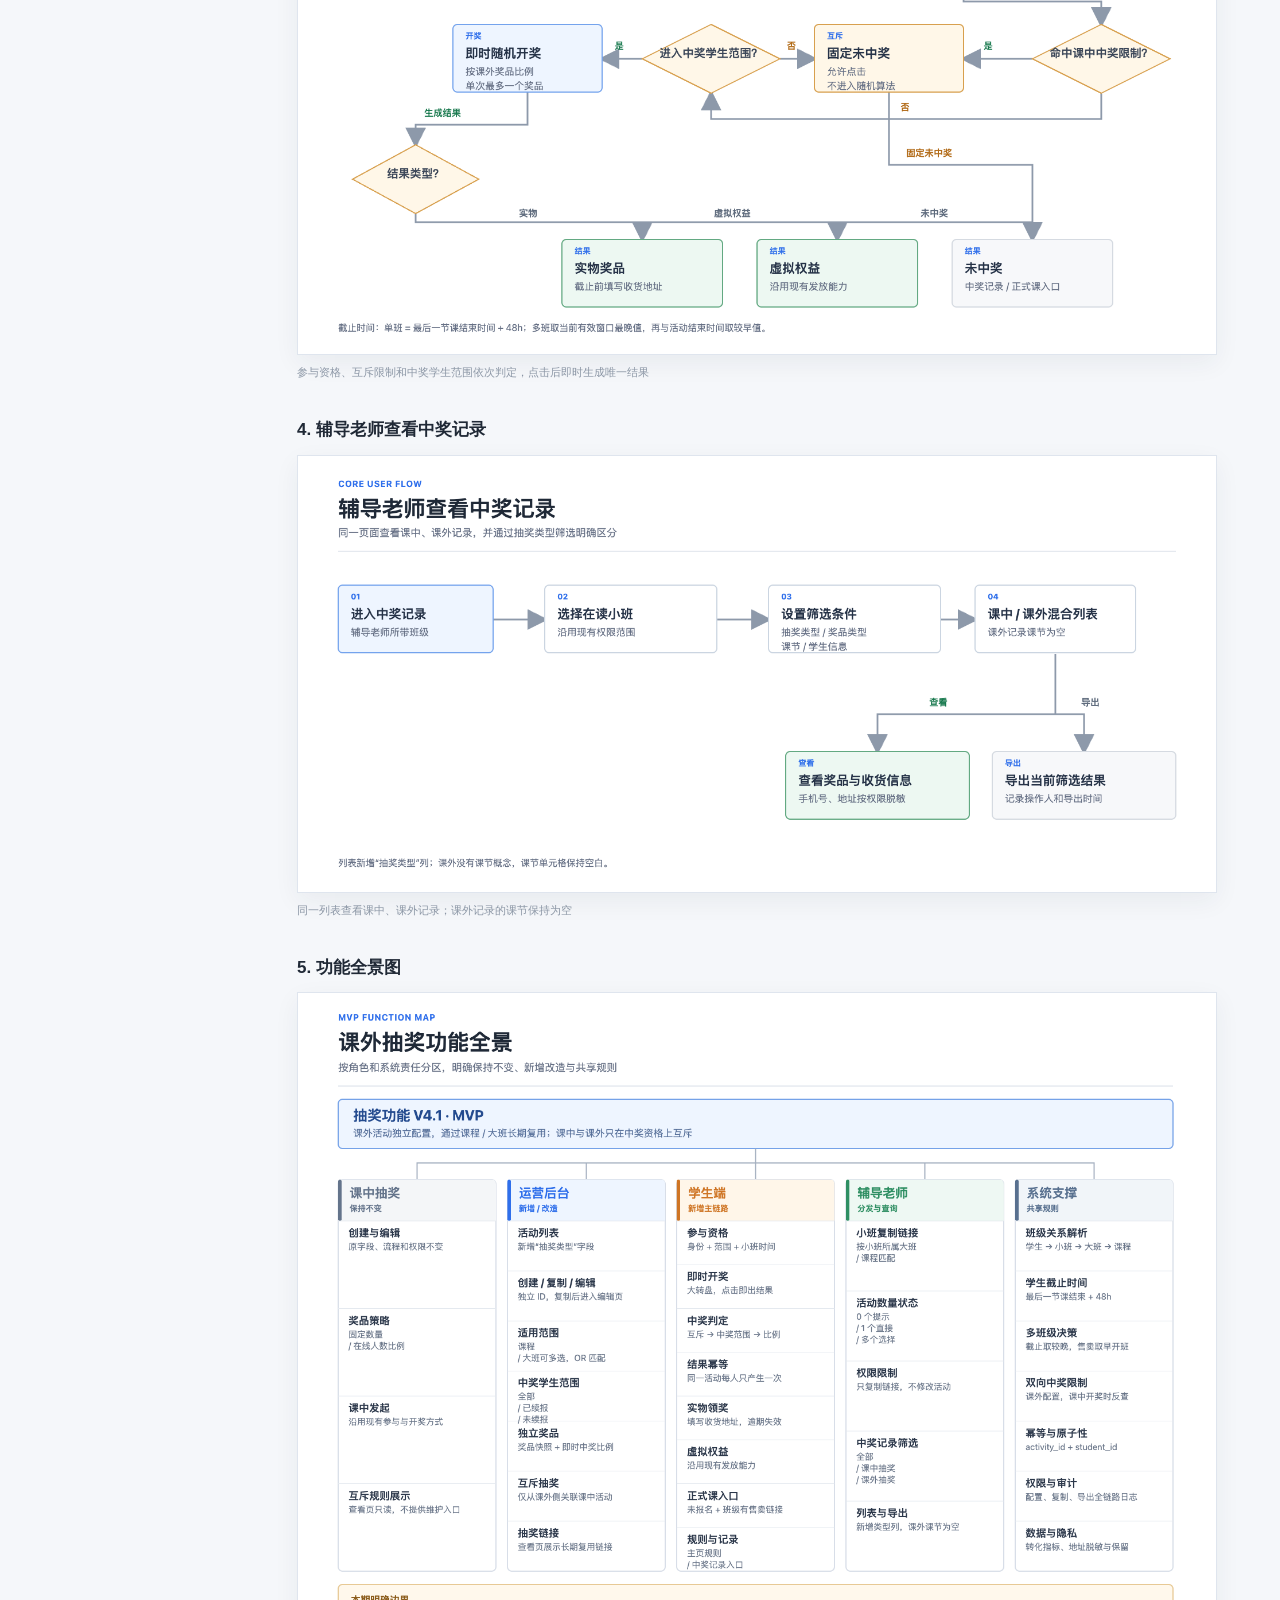
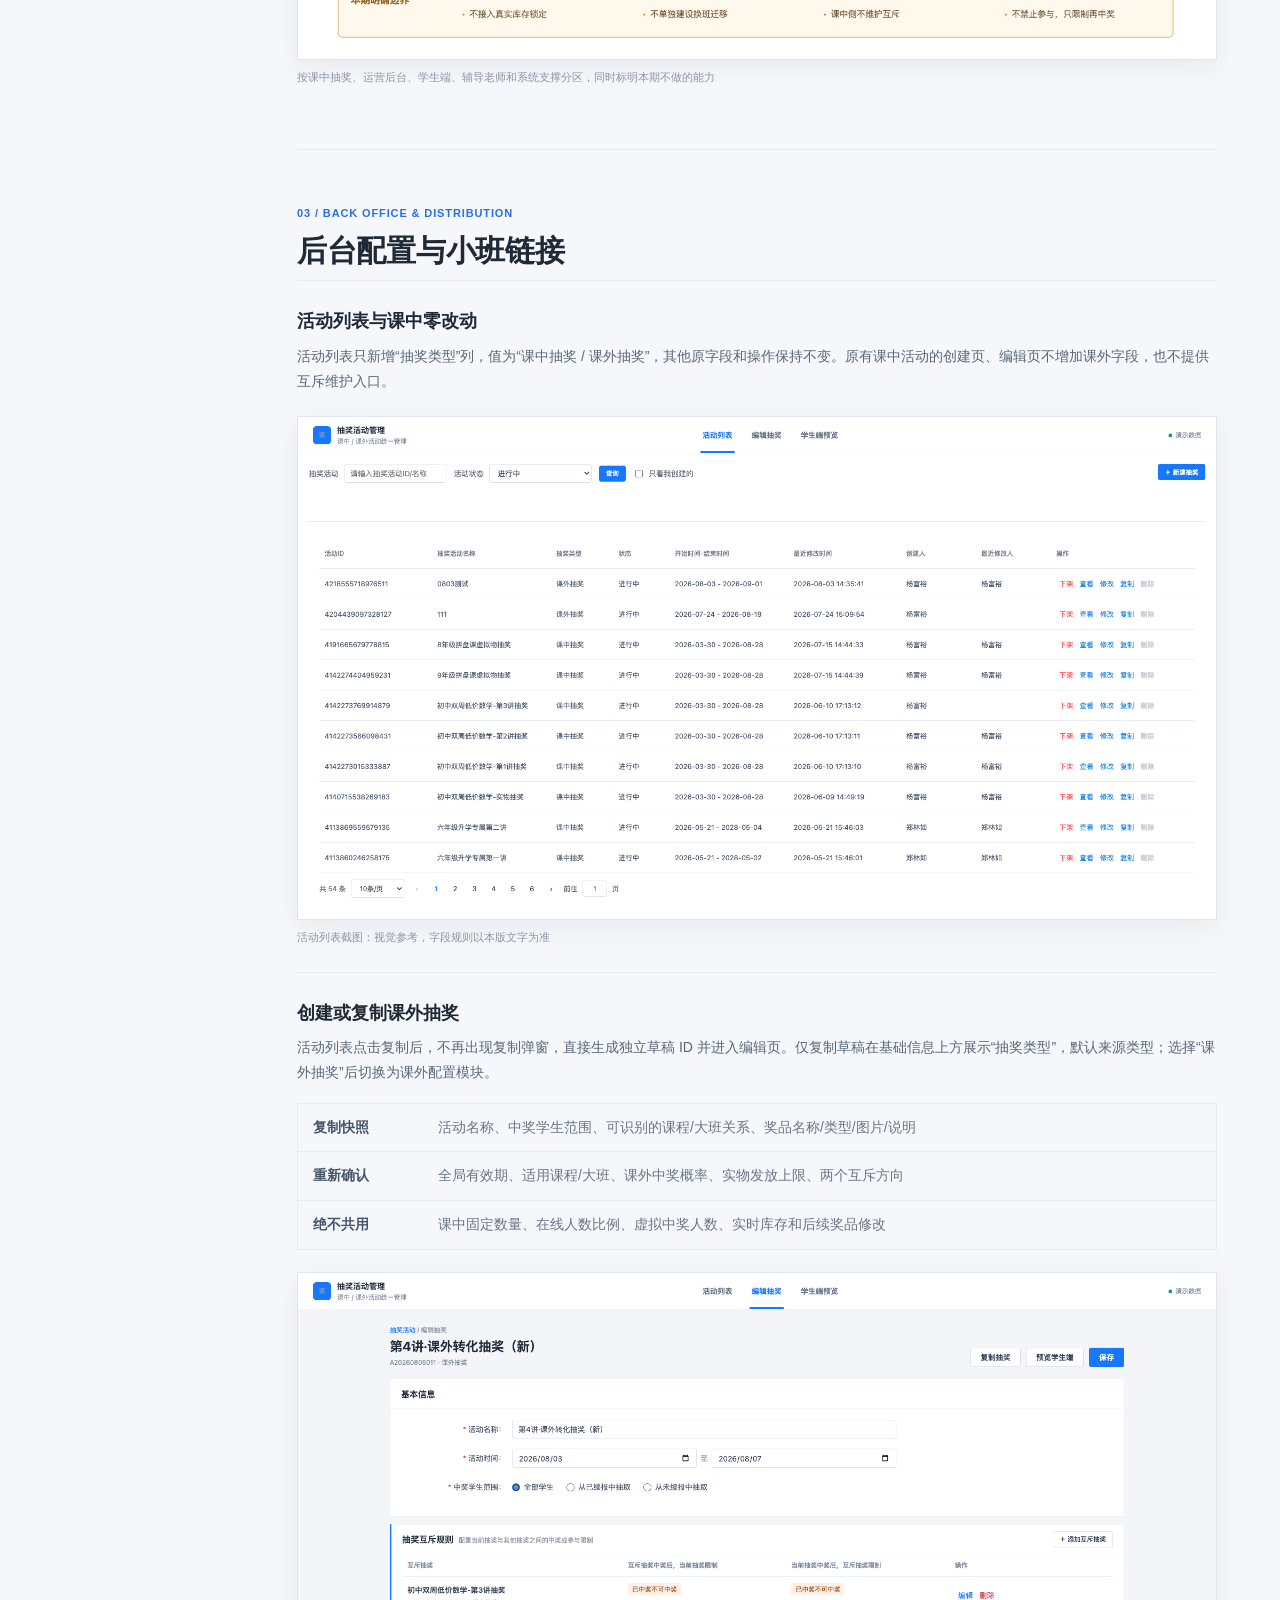
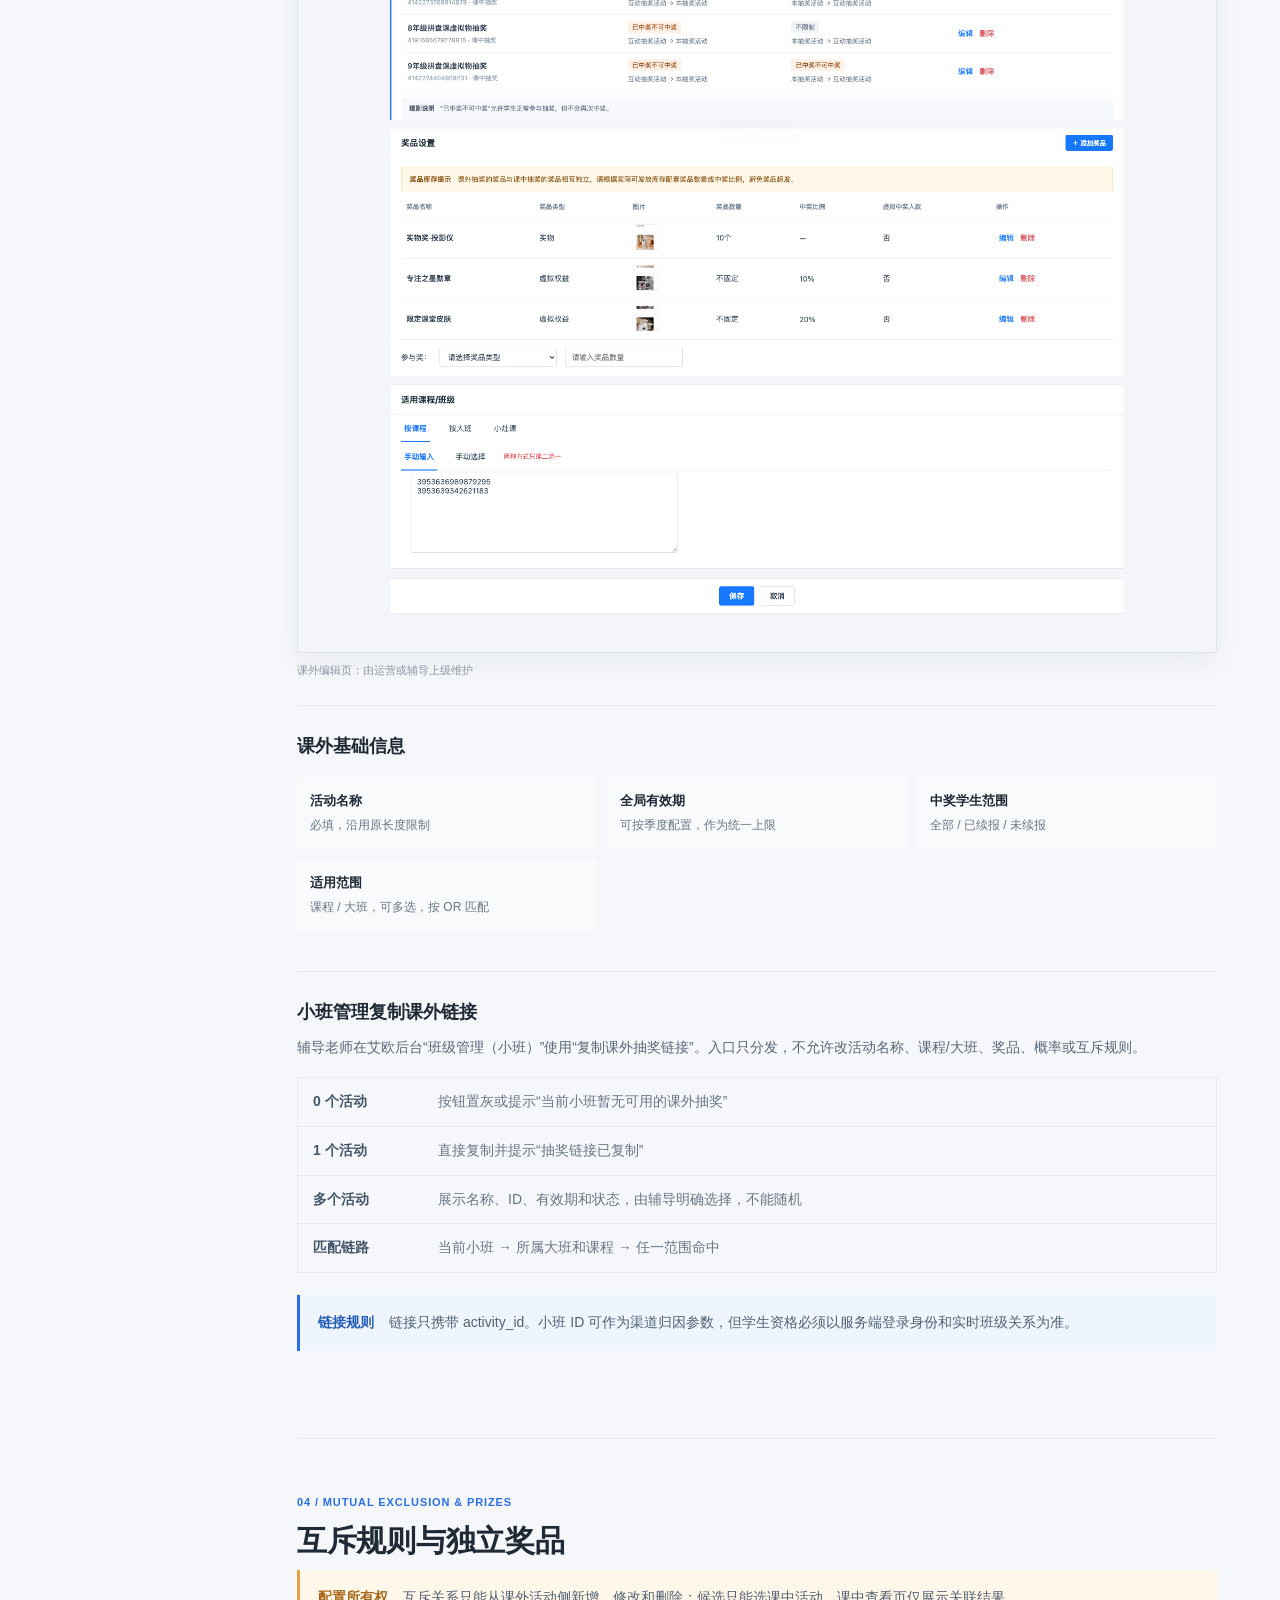
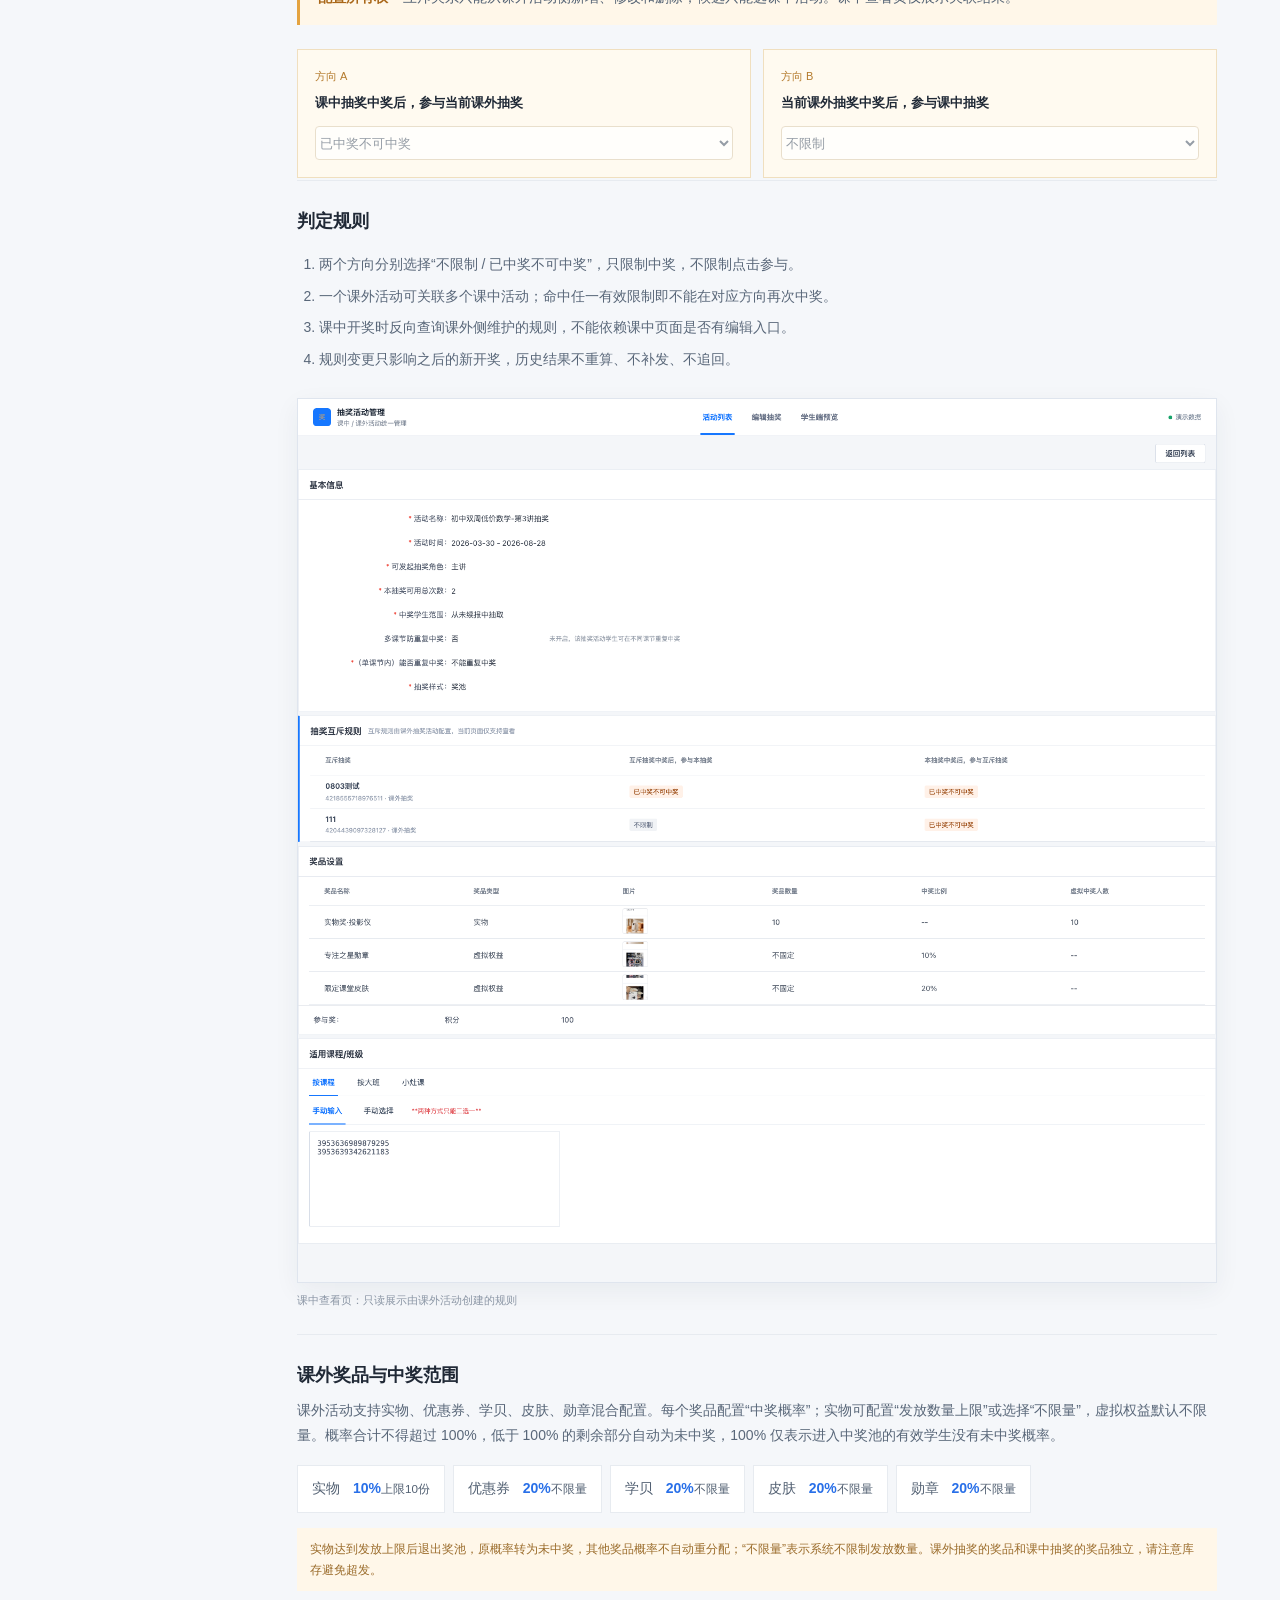
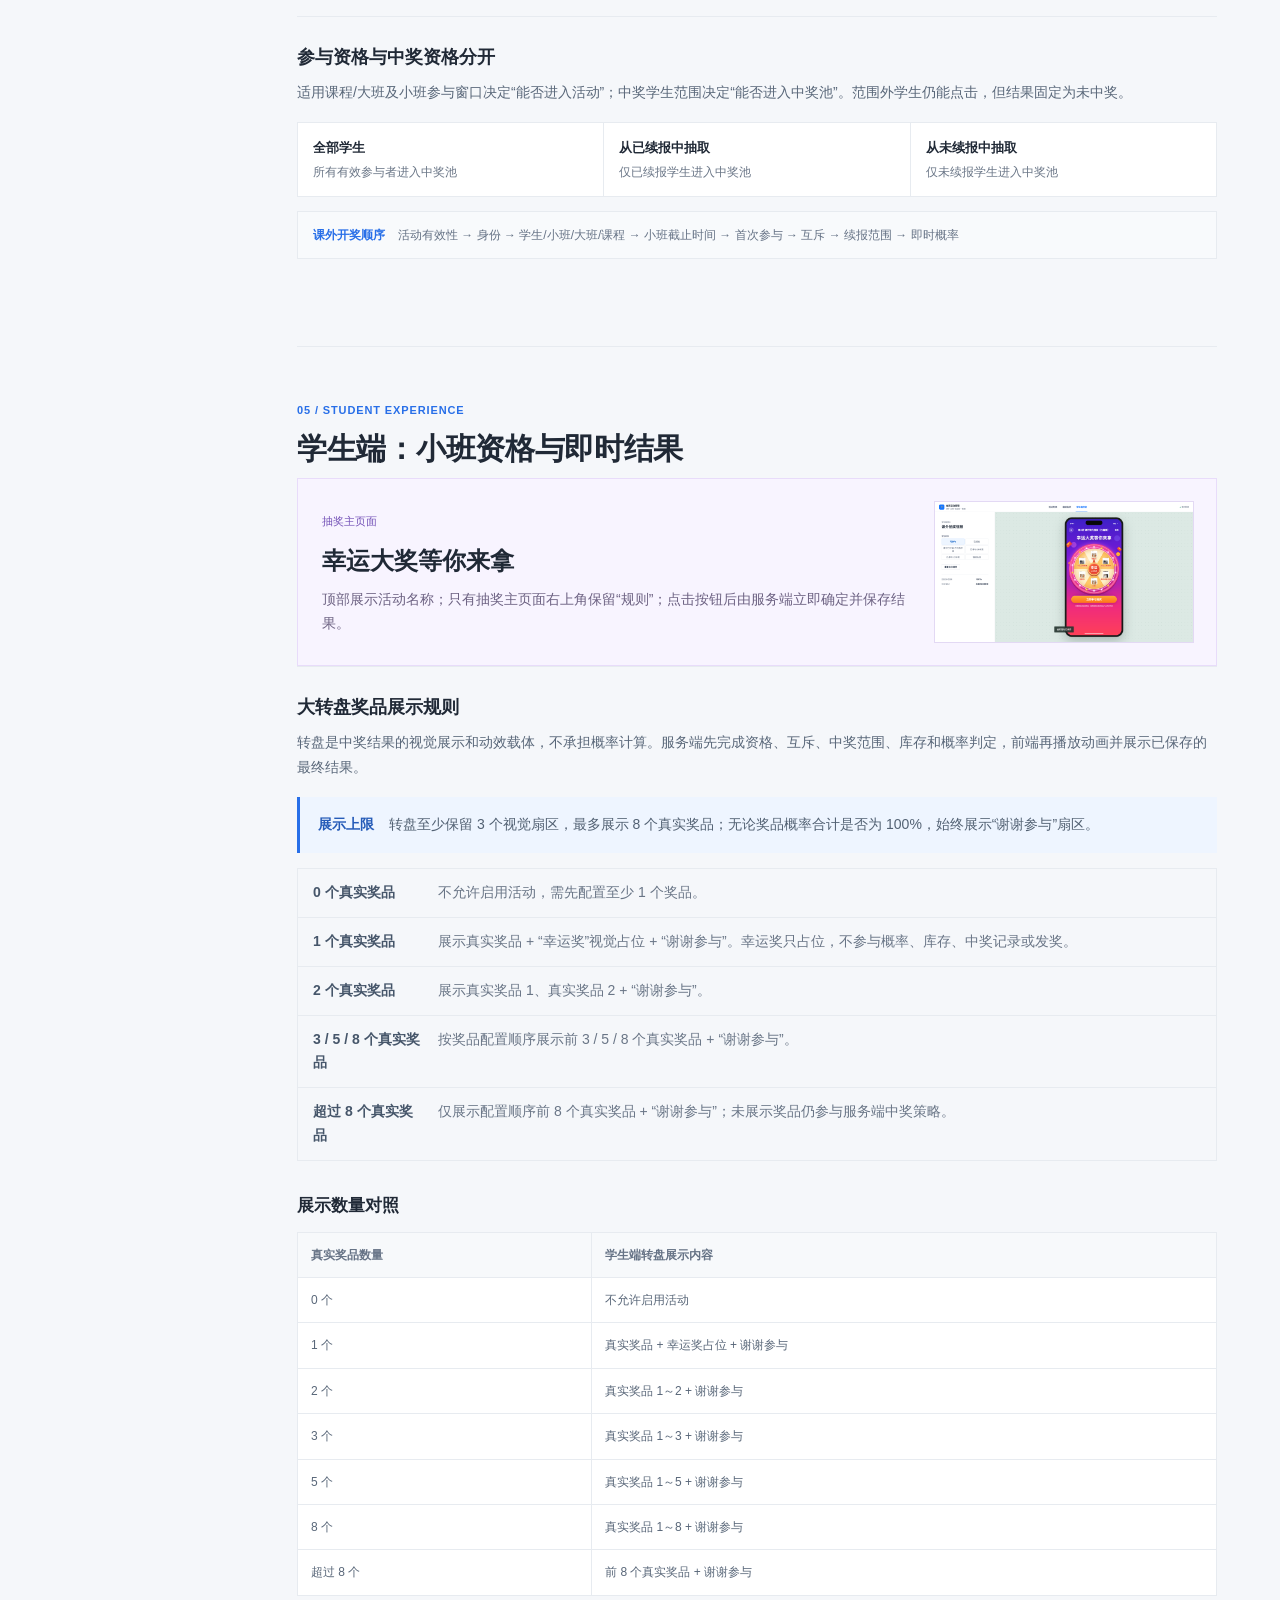
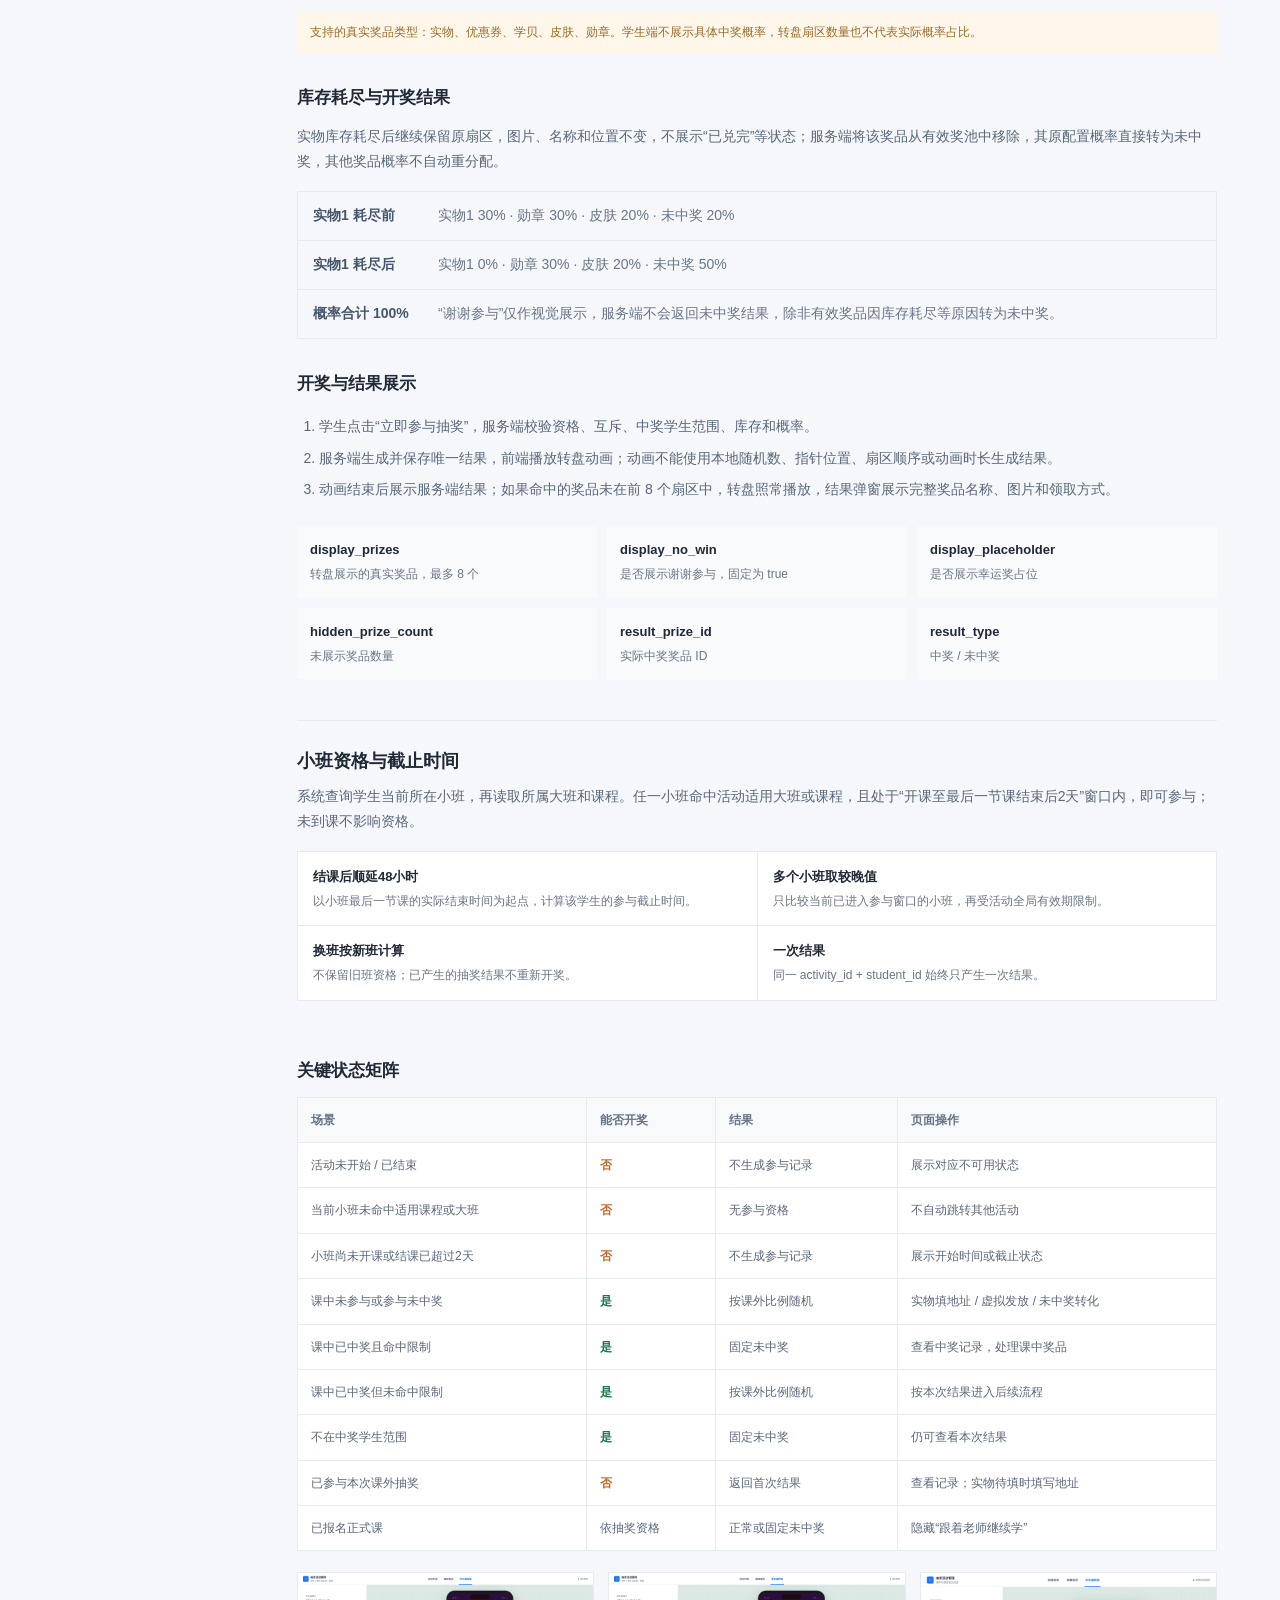
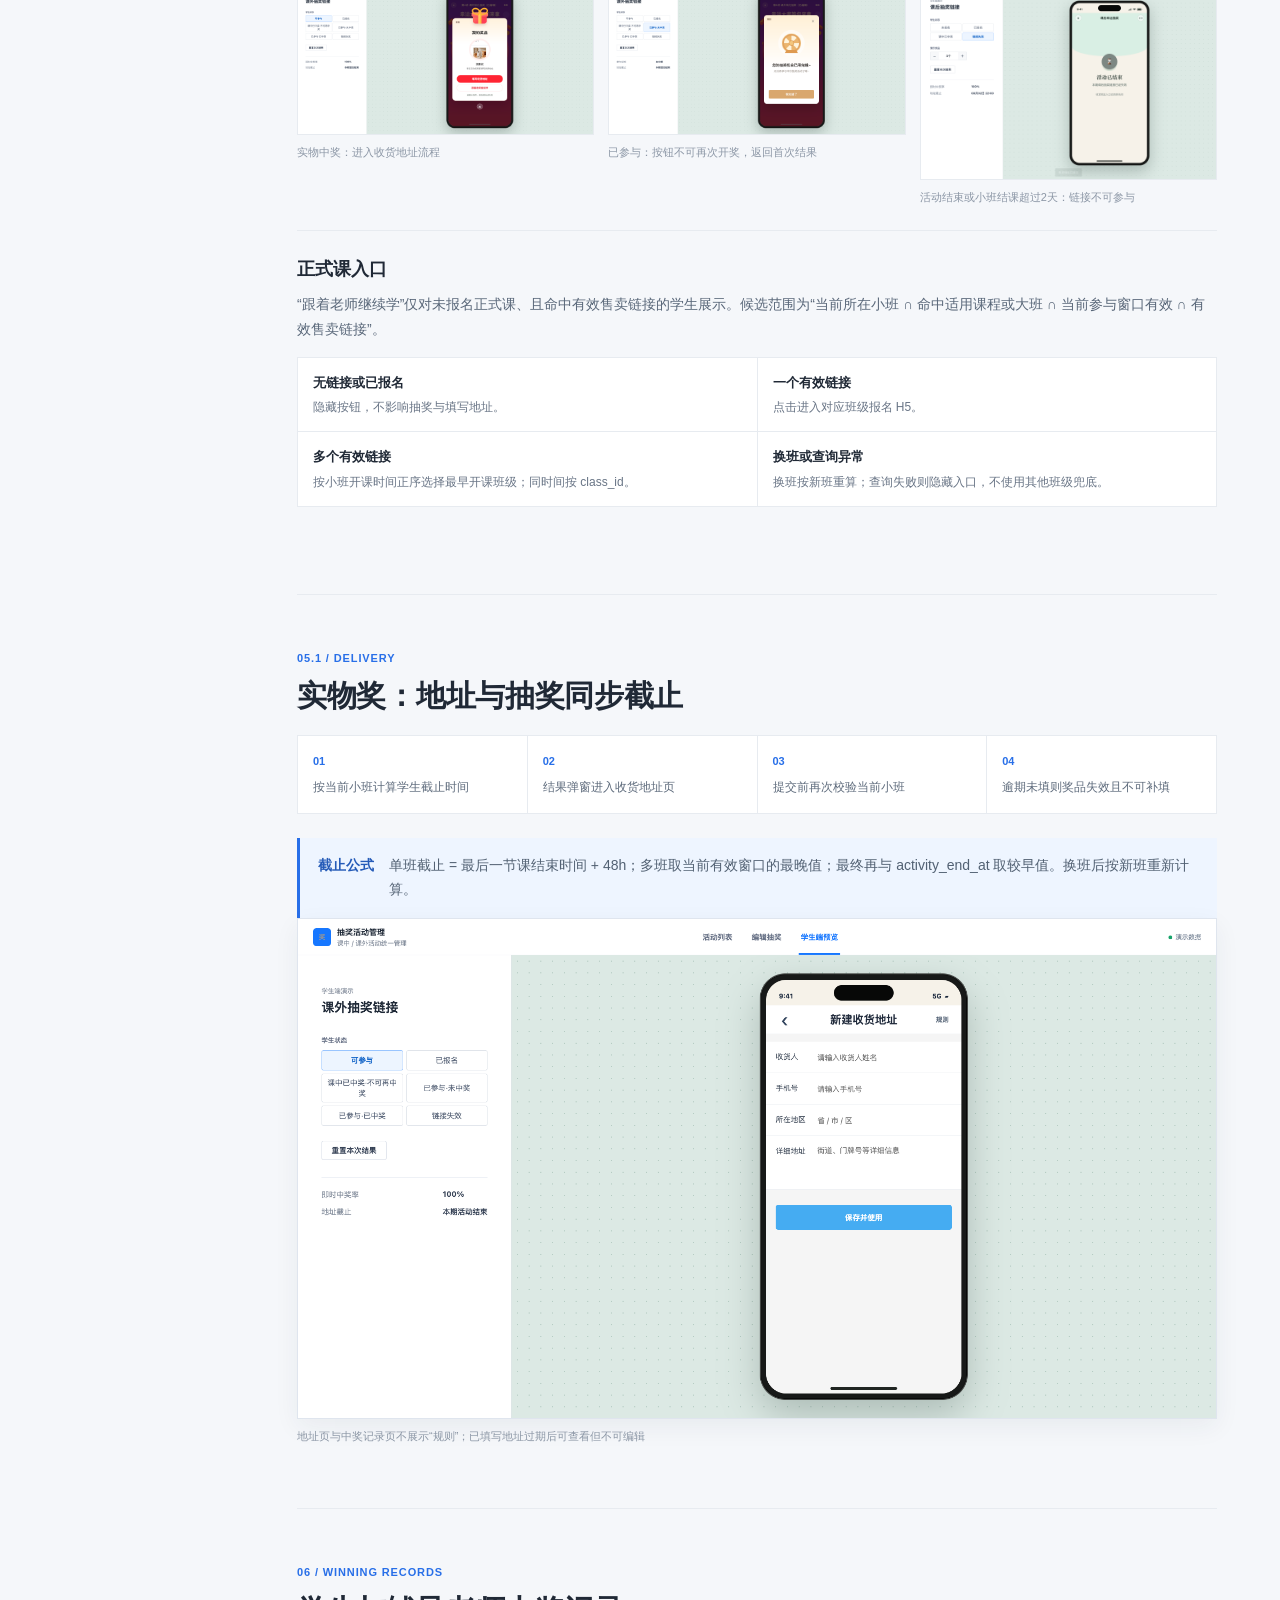
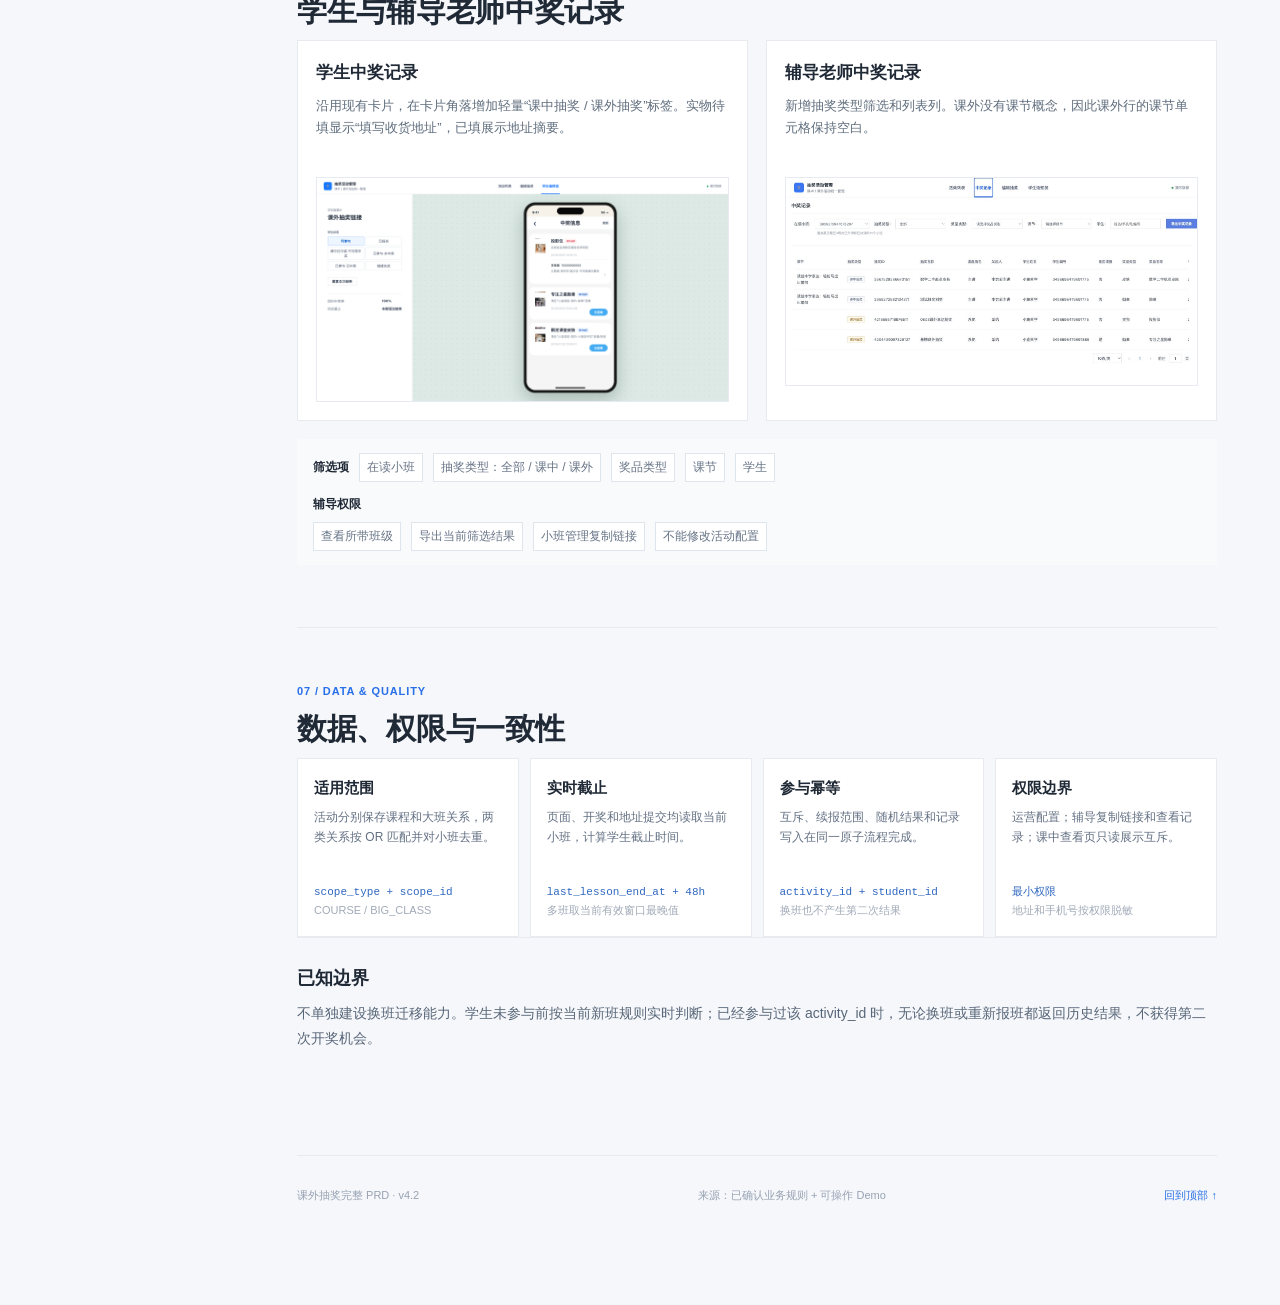
==== commit 71dcbd2b: "Update PRD wheel display rules" ====
--- a/prd.html
+++ b/prd.html
@@ -3,13 +3,13 @@
 <head>
   <meta charset="utf-8">
   <meta name="viewport" content="width=device-width, initial-scale=1">
-  <title>课外抽奖完整 PRD · v4.1</title>
+  <title>课外抽奖完整 PRD · v4.2</title>
   <link rel="stylesheet" href="prd.css">
 </head>
 <body>
   <header class="doc-topbar">
     <a class="back-link" href="index.html"><span aria-hidden="true">←</span> 返回 Demo</a>
-    <div class="doc-top-meta"><span class="live-dot"></span><span>产品需求文档</span><span class="top-divider"></span><span>v4.1</span></div>
+      <div class="doc-top-meta"><span class="live-dot"></span><span>产品需求文档</span><span class="top-divider"></span><span>v4.2</span></div>
     <div class="top-actions"><button class="top-action" id="printDoc" type="button">打印 / 导出 PDF</button><a class="top-action" href="prd-source.md" target="_blank">查看 Markdown</a></div>
   </header>
 
@@ -25,9 +25,8 @@
         <a href="#student"><span>05</span>学生端</a>
         <a href="#records"><span>06</span>中奖记录</a>
         <a href="#data"><span>07</span>数据与权限</a>
-        <a href="#acceptance"><span>08</span>验收标准</a>
       </nav>
-      <div class="sidebar-note"><span>文档范围</span><strong>课外活动 · 课程/大班资格 · 学生端 · 辅导老师</strong><small>最后更新 2026-08-11</small></div>
+      <div class="sidebar-note"><span>文档范围</span><strong>课外活动 · 课程/大班资格 · 学生端 · 辅导老师</strong><small>最后更新 2026-08-19</small></div>
     </aside>
 
     <main class="doc-main">
@@ -35,7 +34,7 @@
         <div class="eyebrow">LOTTERY PRODUCT REQUIREMENT</div>
         <h1>课外抽奖<br><span>完整产品需求文档</span></h1>
         <p class="hero-lead">课中抽奖受上课时间和到课情况限制，未到课、错过抽奖或课中未中奖的学生缺少课后参与机会。为扩大招生活动覆盖并承接正式课转化，本期新增长期复用的课外抽奖：由运营统一配置，辅导老师复制链接分发，学生在有效期内点击即出结果，并可继续完成领奖或进入正式课报名页面。</p>
-        <div class="hero-meta"><span>版本 <b>v4.1</b></span><span>状态 <b class="status-ready">方案已收口，可进入评审</b></span></div>
+        <div class="hero-meta"><span>版本 <b>v4.2</b></span><span>状态 <b class="status-ready">方案已收口，可进入评审</b></span></div>
       </section>
 
       <section class="section-block" id="decision">
@@ -90,6 +89,7 @@
       <section class="section-block" id="student">
         <div class="section-kicker">05 / STUDENT EXPERIENCE</div><h2>学生端：小班资格与即时结果</h2>
         <div class="student-hero"><div><small>抽奖主页面</small><h3>幸运大奖等你来拿</h3><p>顶部展示活动名称；只有抽奖主页面右上角保留“规则”；点击按钮后由服务端立即确定并保存结果。</p></div><img src="assets/student-wheel.png" alt="学生端大转盘"></div>
+        <div class="subsection"><h3>大转盘奖品展示规则</h3><p>转盘是中奖结果的视觉展示和动效载体，不承担概率计算。服务端先完成资格、互斥、中奖范围、库存和概率判定，前端再播放动画并展示已保存的最终结果。</p><div class="callout callout-blue"><strong>展示上限</strong><span>转盘至少保留 3 个视觉扇区，最多展示 8 个真实奖品；无论奖品概率合计是否为 100%，始终展示“谢谢参与”扇区。</span></div><div class="rule-table"><div><b>0 个真实奖品</b><span>不允许启用活动，需先配置至少 1 个奖品。</span></div><div><b>1 个真实奖品</b><span>展示真实奖品 + “幸运奖”视觉占位 + “谢谢参与”。幸运奖只占位，不参与概率、库存、中奖记录或发奖。</span></div><div><b>2 个真实奖品</b><span>展示真实奖品 1、真实奖品 2 + “谢谢参与”。</span></div><div><b>3 / 5 / 8 个真实奖品</b><span>按奖品配置顺序展示前 3 / 5 / 8 个真实奖品 + “谢谢参与”。</span></div><div><b>超过 8 个真实奖品</b><span>仅展示配置顺序前 8 个真实奖品 + “谢谢参与”；未展示奖品仍参与服务端中奖策略。</span></div></div><h4 class="table-title">展示数量对照</h4><div class="state-table-wrap"><table class="state-table"><thead><tr><th>真实奖品数量</th><th>学生端转盘展示内容</th></tr></thead><tbody><tr><td>0 个</td><td>不允许启用活动</td></tr><tr><td>1 个</td><td>真实奖品 + 幸运奖占位 + 谢谢参与</td></tr><tr><td>2 个</td><td>真实奖品 1～2 + 谢谢参与</td></tr><tr><td>3 个</td><td>真实奖品 1～3 + 谢谢参与</td></tr><tr><td>5 个</td><td>真实奖品 1～5 + 谢谢参与</td></tr><tr><td>8 个</td><td>真实奖品 1～8 + 谢谢参与</td></tr><tr><td>超过 8 个</td><td>前 8 个真实奖品 + 谢谢参与</td></tr></tbody></table></div><div class="notice-line">支持的真实奖品类型：实物、优惠券、学贝、皮肤、勋章。学生端不展示具体中奖概率，转盘扇区数量也不代表实际概率占比。</div><h4 class="table-title">库存耗尽与开奖结果</h4><p>实物库存耗尽后继续保留原扇区，图片、名称和位置不变，不展示“已兑完”等状态；服务端将该奖品从有效奖池中移除，其原配置概率直接转为未中奖，其他奖品概率不自动重分配。</p><div class="rule-table"><div><b>实物1 耗尽前</b><span>实物1 30% · 勋章 30% · 皮肤 20% · 未中奖 20%</span></div><div><b>实物1 耗尽后</b><span>实物1 0% · 勋章 30% · 皮肤 20% · 未中奖 50%</span></div><div><b>概率合计 100%</b><span>“谢谢参与”仅作视觉展示，服务端不会返回未中奖结果，除非有效奖品因库存耗尽等原因转为未中奖。</span></div></div><h4 class="table-title">开奖与结果展示</h4><ol class="numbered"><li>学生点击“立即参与抽奖”，服务端校验资格、互斥、中奖学生范围、库存和概率。</li><li>服务端生成并保存唯一结果，前端播放转盘动画；动画不能使用本地随机数、指针位置、扇区顺序或动画时长生成结果。</li><li>动画结束后展示服务端结果；如果命中的奖品未在前 8 个扇区中，转盘照常播放，结果弹窗展示完整奖品名称、图片和领取方式。</li></ol><div class="field-list"><span><b>display_prizes</b>转盘展示的真实奖品，最多 8 个</span><span><b>display_no_win</b>是否展示谢谢参与，固定为 true</span><span><b>display_placeholder</b>是否展示幸运奖占位</span><span><b>hidden_prize_count</b>未展示奖品数量</span><span><b>result_prize_id</b>实际中奖奖品 ID</span><span><b>result_type</b>中奖 / 未中奖</span></div></div>
         <div class="subsection"><h3>小班资格与截止时间</h3><p>系统查询学生当前所在小班，再读取所属大班和课程。任一小班命中活动适用大班或课程，且处于“开课至最后一节课结束后2天”窗口内，即可参与；未到课不影响资格。</p><div class="multi-class-grid"><div><b>结课后顺延48小时</b><span>以小班最后一节课的实际结束时间为起点，计算该学生的参与截止时间。</span></div><div><b>多个小班取较晚值</b><span>只比较当前已进入参与窗口的小班，再受活动全局有效期限制。</span></div><div><b>换班按新班计算</b><span>不保留旧班资格；已产生的抽奖结果不重新开奖。</span></div><div><b>一次结果</b><span>同一 activity_id + student_id 始终只产生一次结果。</span></div></div></div>
         <h3 class="table-title">关键状态矩阵</h3>
         <div class="state-table-wrap"><table class="state-table"><thead><tr><th>场景</th><th>能否开奖</th><th>结果</th><th>页面操作</th></tr></thead><tbody>
@@ -126,28 +126,7 @@
         <div class="subsection"><h3>已知边界</h3><p>不单独建设换班迁移能力。学生未参与前按当前新班规则实时判断；已经参与过该 activity_id 时，无论换班或重新报班都返回历史结果，不获得第二次开奖机会。</p></div>
       </section>
 
-      <section class="section-block" id="acceptance">
-        <div class="section-kicker">08 / ACCEPTANCE</div><h2>上线前验收清单</h2>
-        <div class="checklist">
-          <label><input type="checkbox"> 原课中抽奖创建、编辑、奖品算法和发起流程无行为变化</label>
-          <label><input type="checkbox"> 课外活动拥有独立 ID、奖品、结果和链接；复制奖品为独立快照</label>
-          <label><input type="checkbox"> 课外活动可关联课程或大班，小班命中任一范围即可匹配活动且不重复</label>
-          <label><input type="checkbox"> 辅导老师可复制链接和查看记录，但不能修改活动规则</label>
-          <label><input type="checkbox"> 互斥只能从课外侧维护，候选仅课中活动，课中查看页只读</label>
-          <label><input type="checkbox"> 两个互斥方向分别在课外开奖和课中开奖前生效，且不禁止点击参与</label>
-          <label><input type="checkbox"> 中奖学生范围只过滤中奖池，范围外学生仍可参与并得到确定结果</label>
-          <label><input type="checkbox"> 同一学生刷新、重复点击、换设备都返回首次结果</label>
-          <label><input type="checkbox"> 学生截止时间能根据小班最后一节课的实际结束时间准确顺延 48 小时</label>
-          <label><input type="checkbox"> 多个当前有效小班取最晚截止时间，再与活动结束时间取较早值</label>
-          <label><input type="checkbox"> 已报名、无售卖链接或查询异常时隐藏正式课入口</label>
-          <label><input type="checkbox"> 多个售卖链接按小班开课时间正序选择最早班级，同时间按 class_id</label>
-          <label><input type="checkbox"> 换班后按新班规则重算资格、截止和售卖链接，已参与结果不重抽</label>
-          <label><input type="checkbox"> 辅导记录支持抽奖类型筛选，课外记录课节为空</label>
-        </div>
-        <div class="pending"><strong>仍需外部确认</strong><span>地址及中奖记录保存期限；虚拟权益失败补发入口；课外比例低于 100% 的未中奖文案；运营编辑角色范围；小班开课时间、最后一节课结束时间及当前在班状态字段。</span></div>
-      </section>
-
-      <footer class="doc-footer"><span>课外抽奖完整 PRD · v4.1</span><span>来源：已确认业务规则 + 可操作 Demo</span><button id="backTop" type="button">回到顶部 ↑</button></footer>
+      <footer class="doc-footer"><span>课外抽奖完整 PRD · v4.2</span><span>来源：已确认业务规则 + 可操作 Demo</span><button id="backTop" type="button">回到顶部 ↑</button></footer>
     </main>
   </div>
 
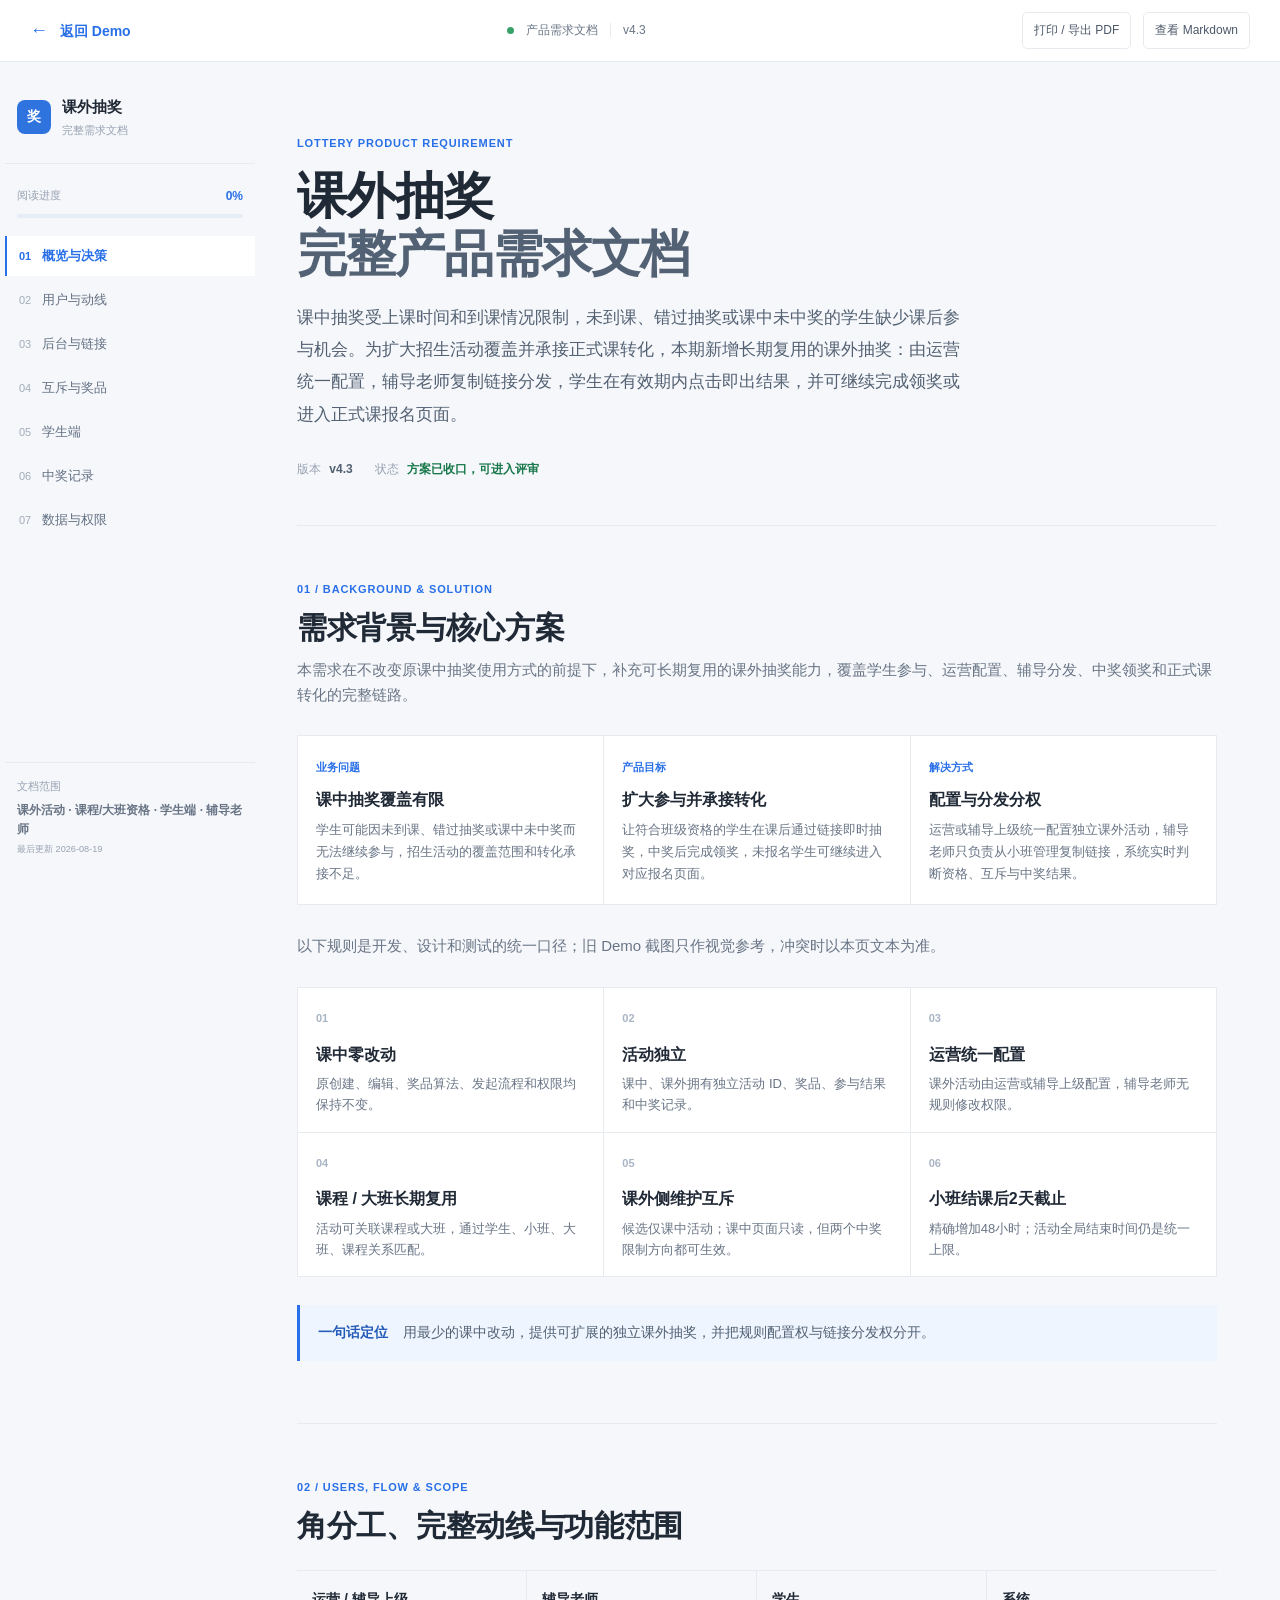
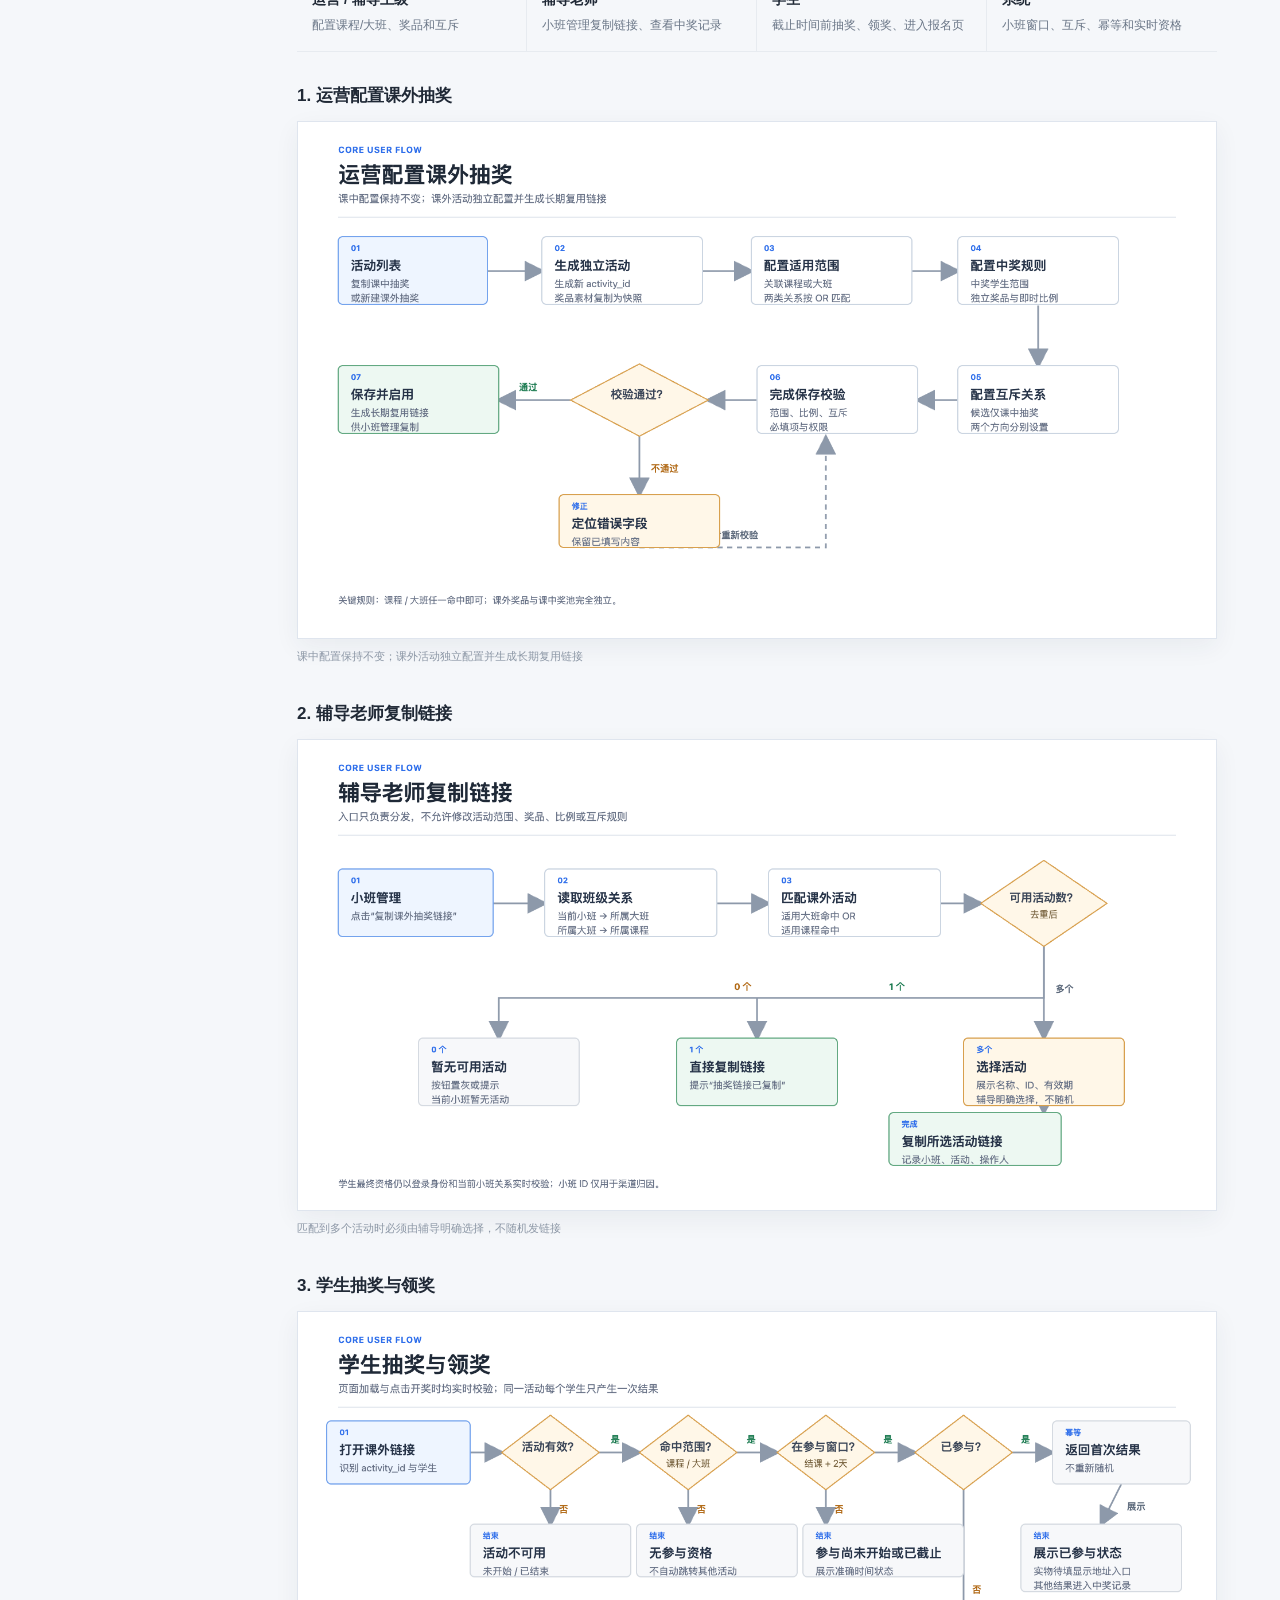
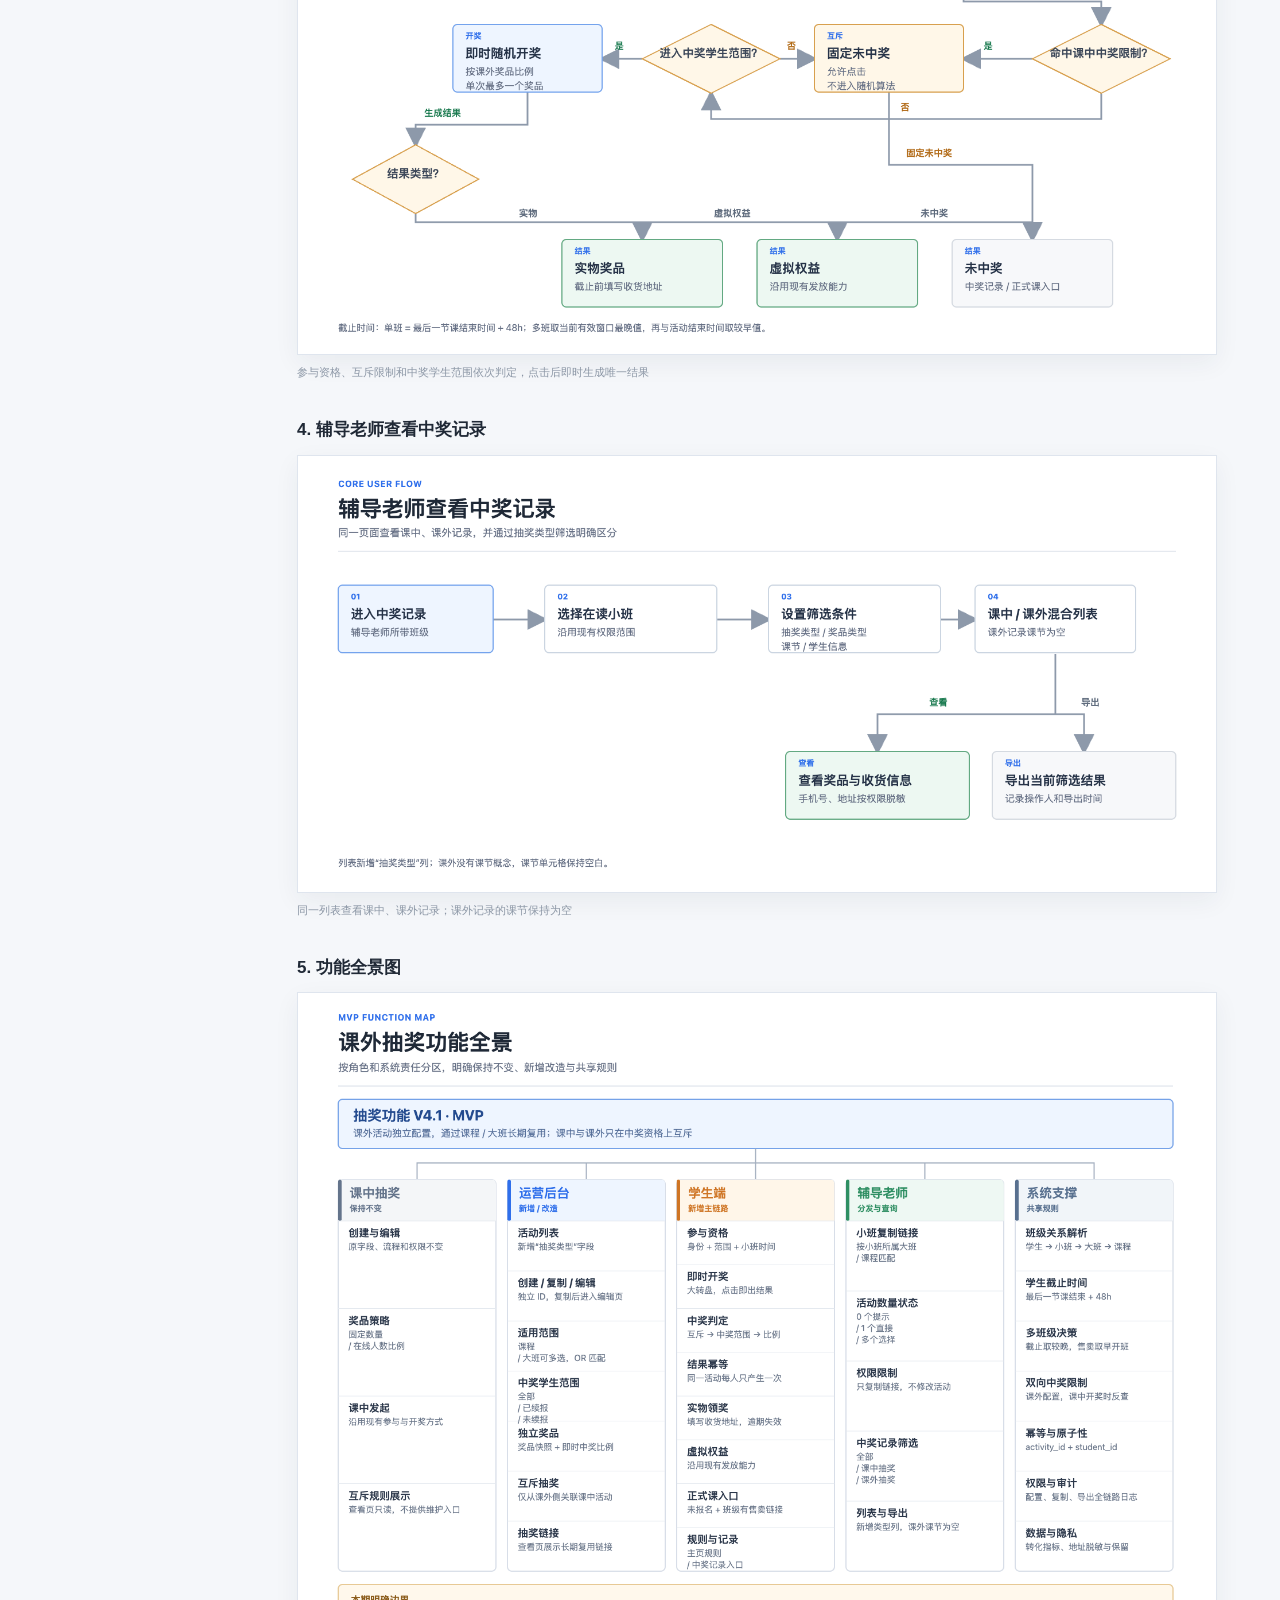
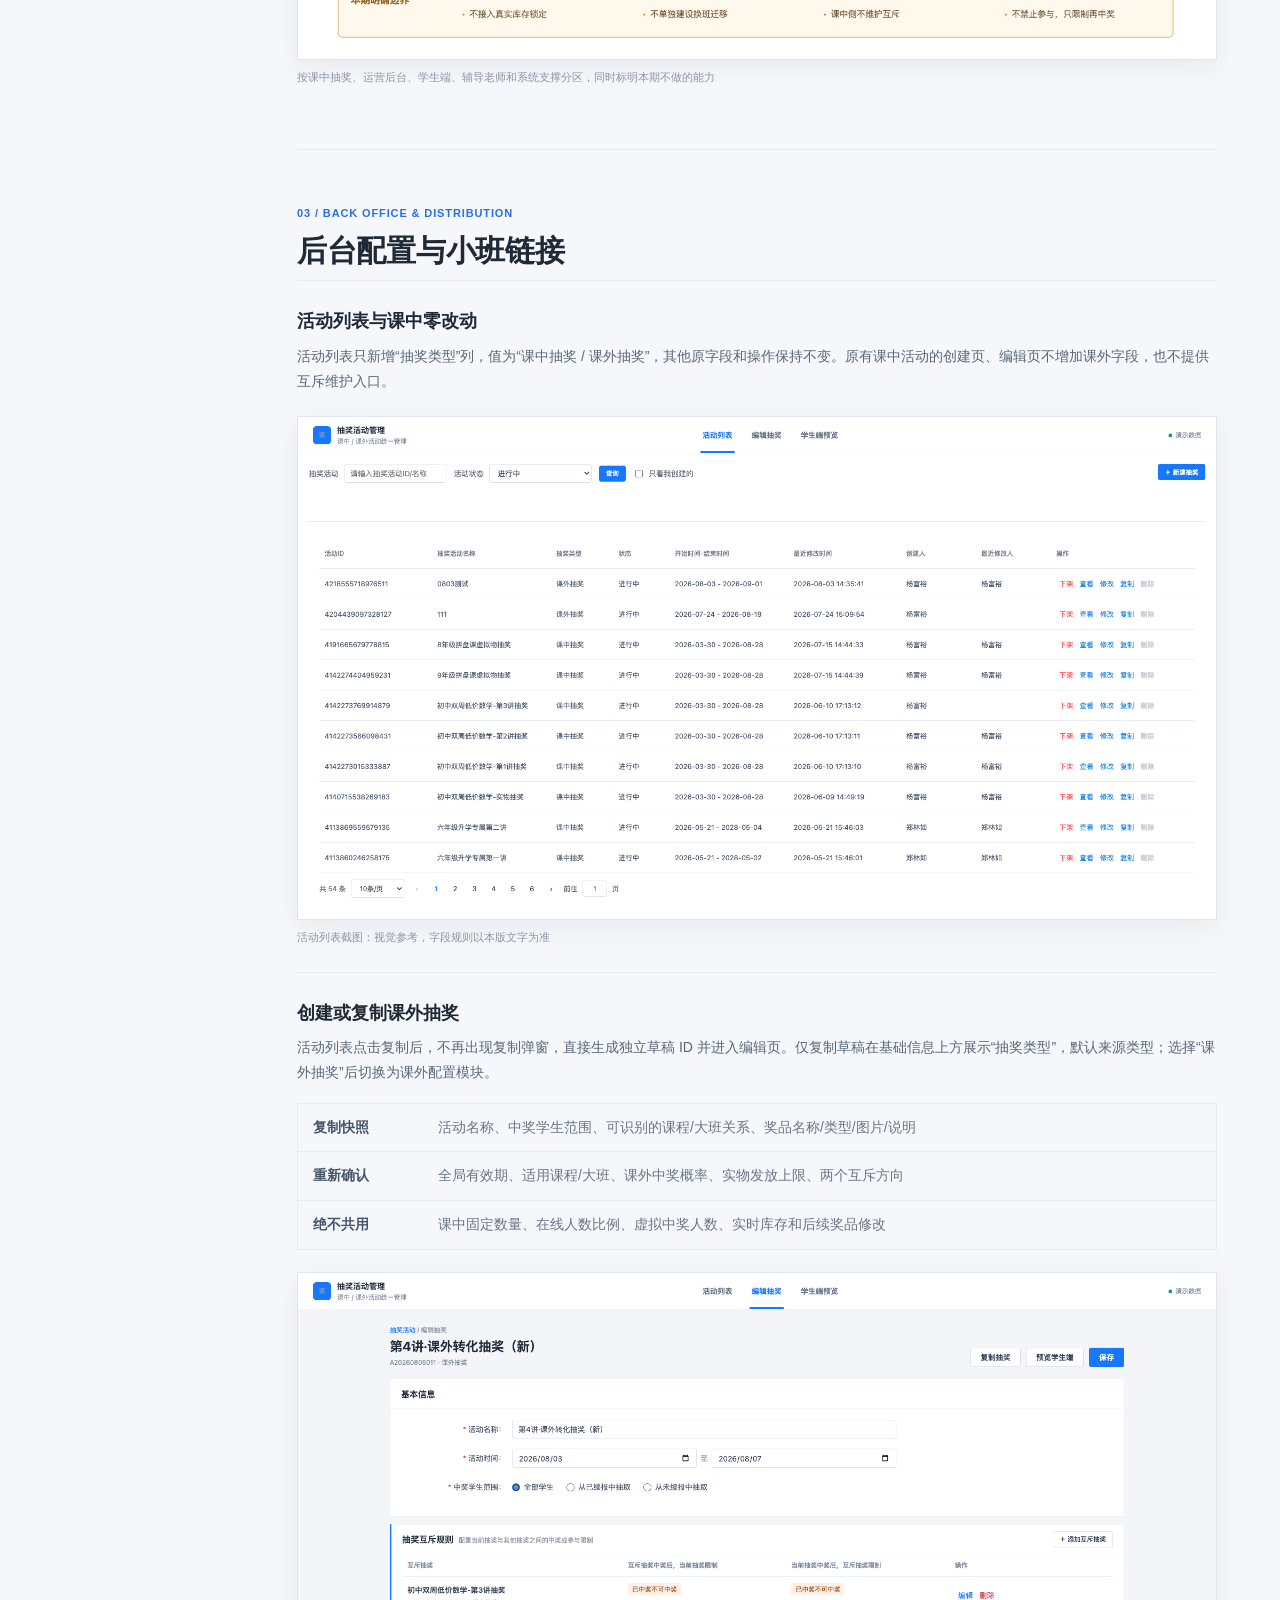
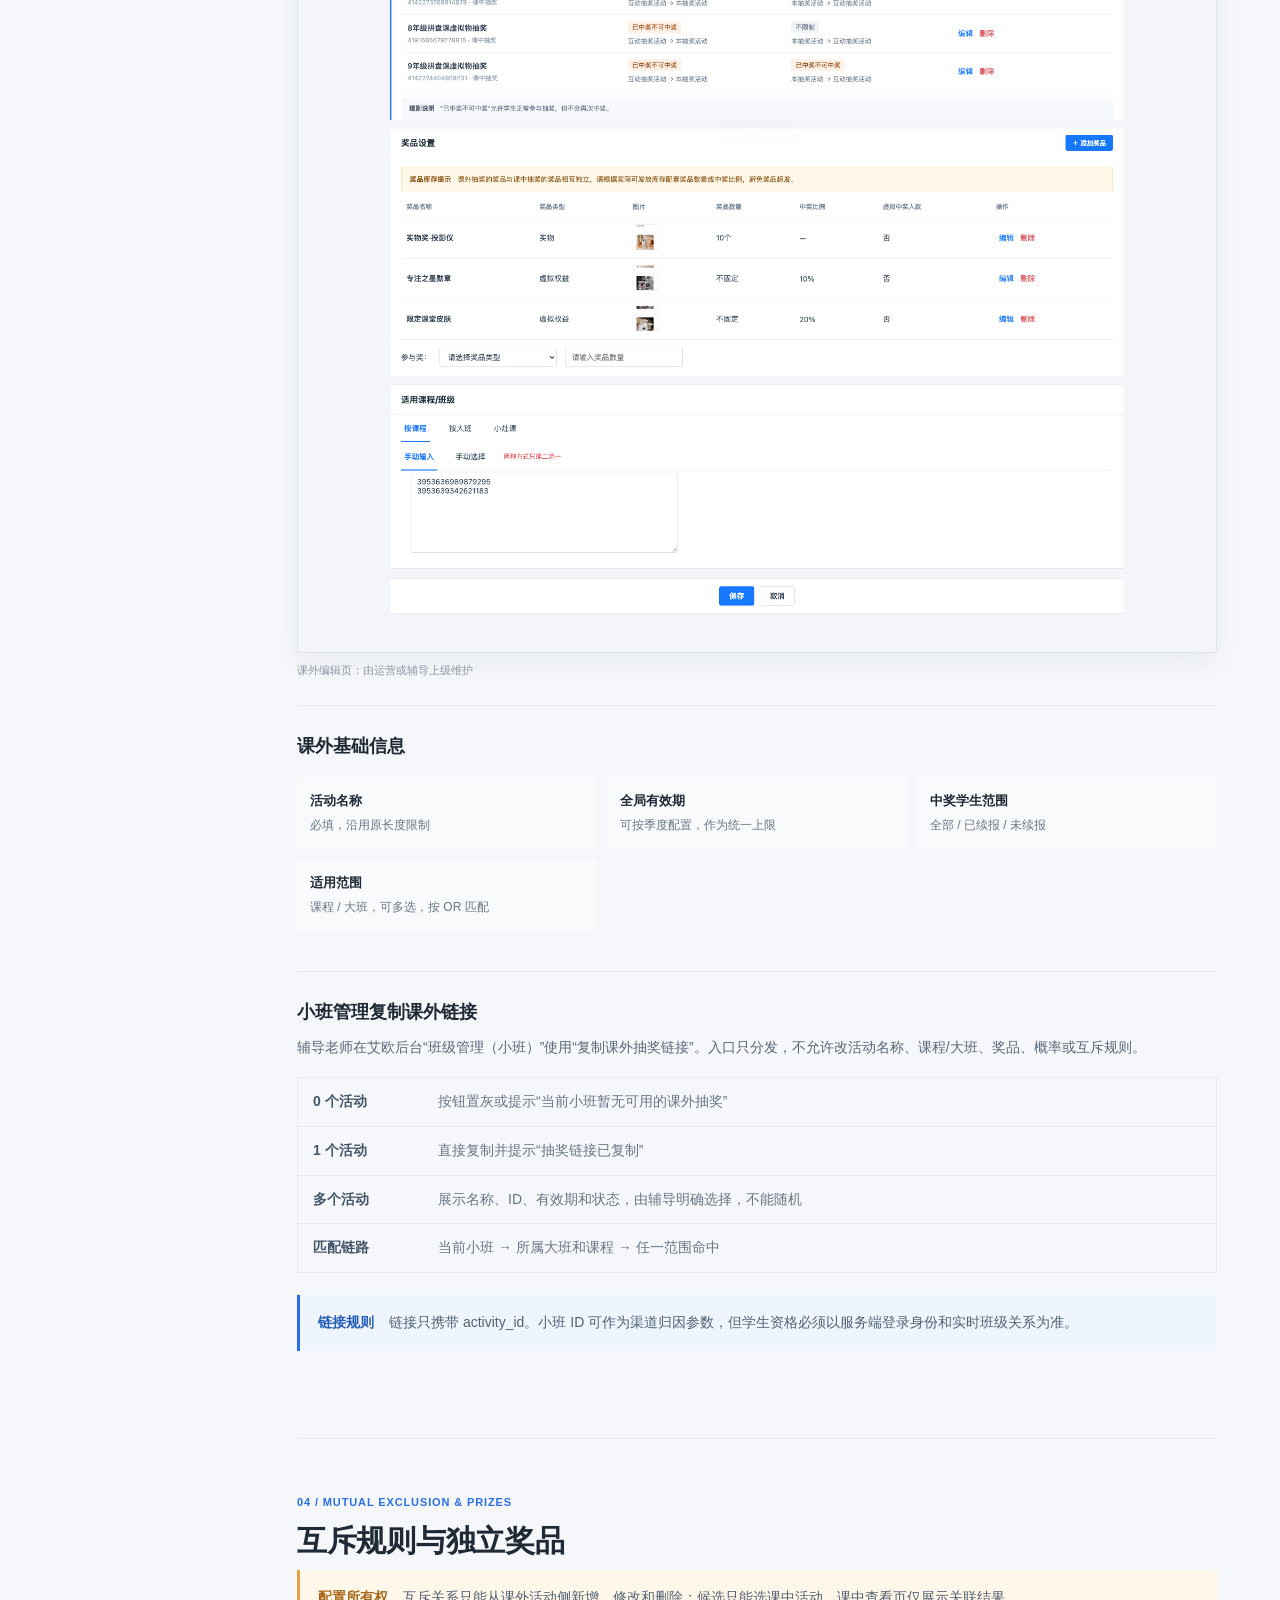
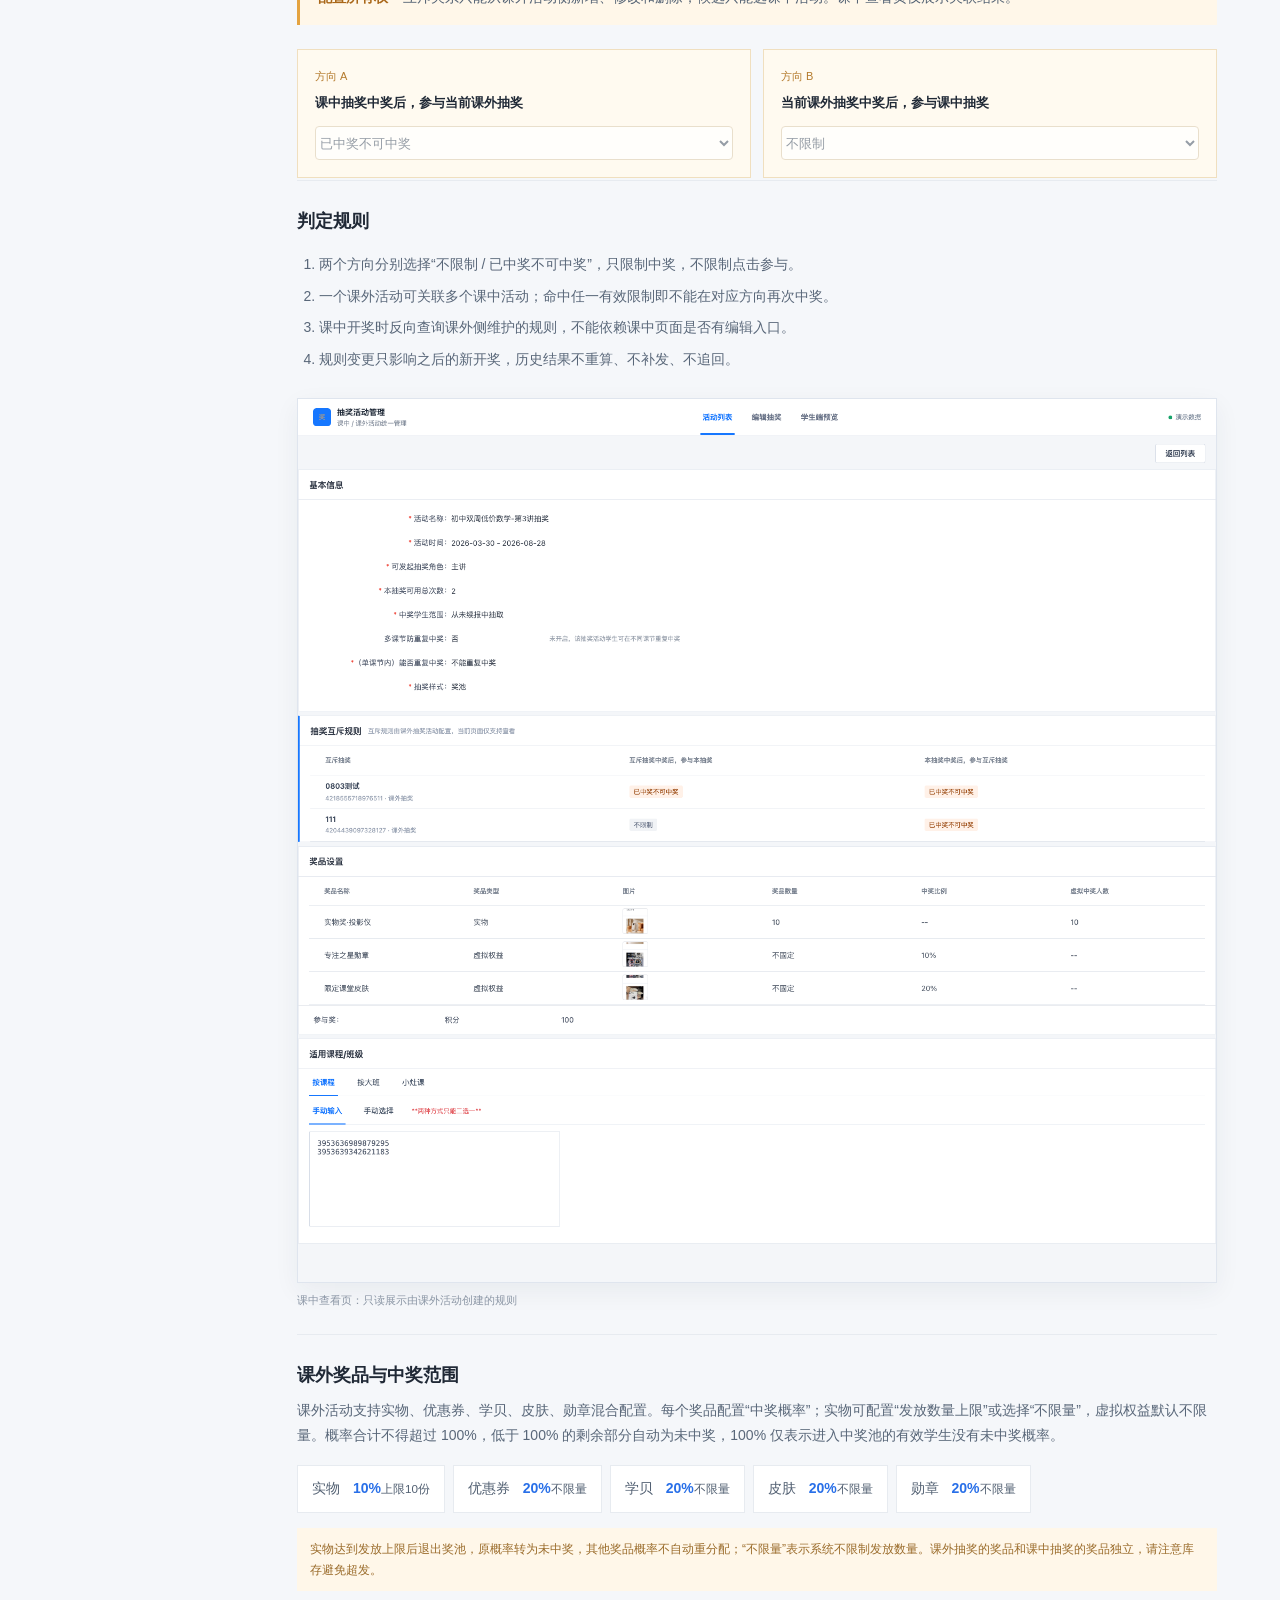
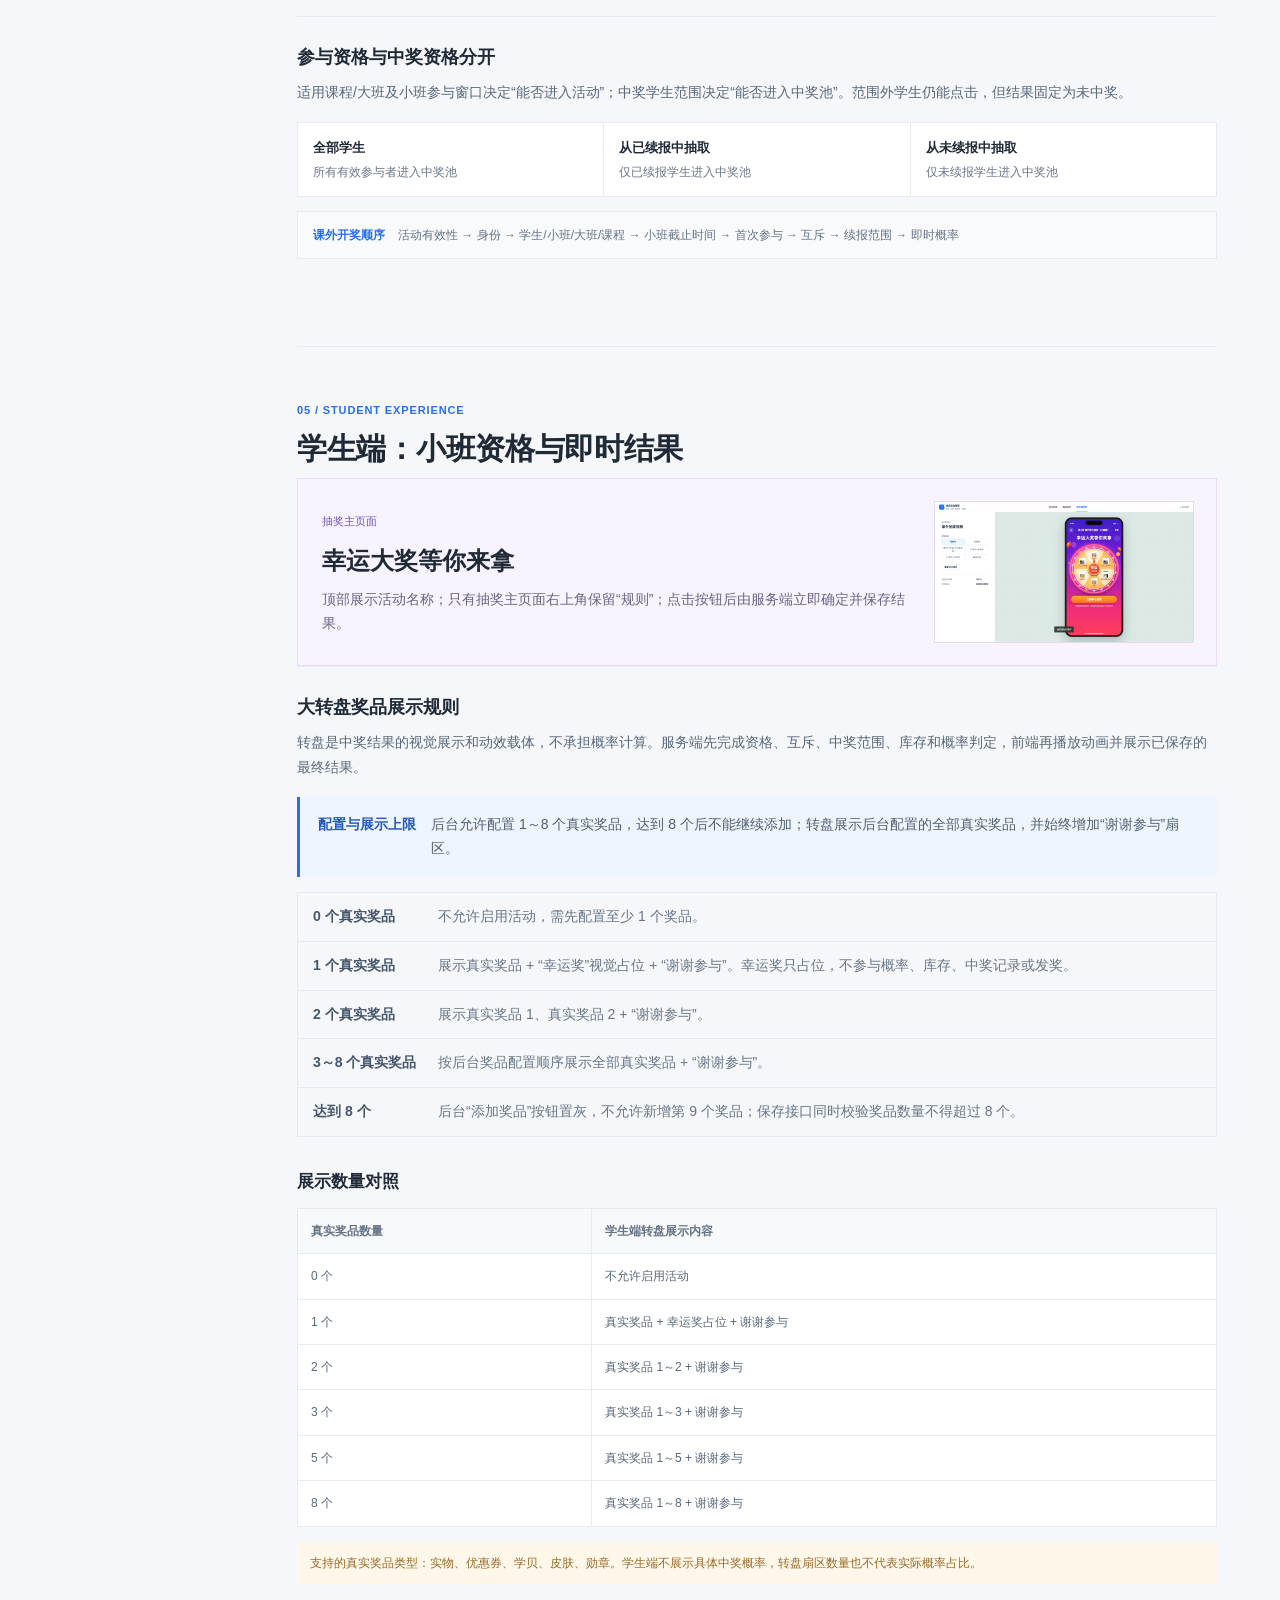
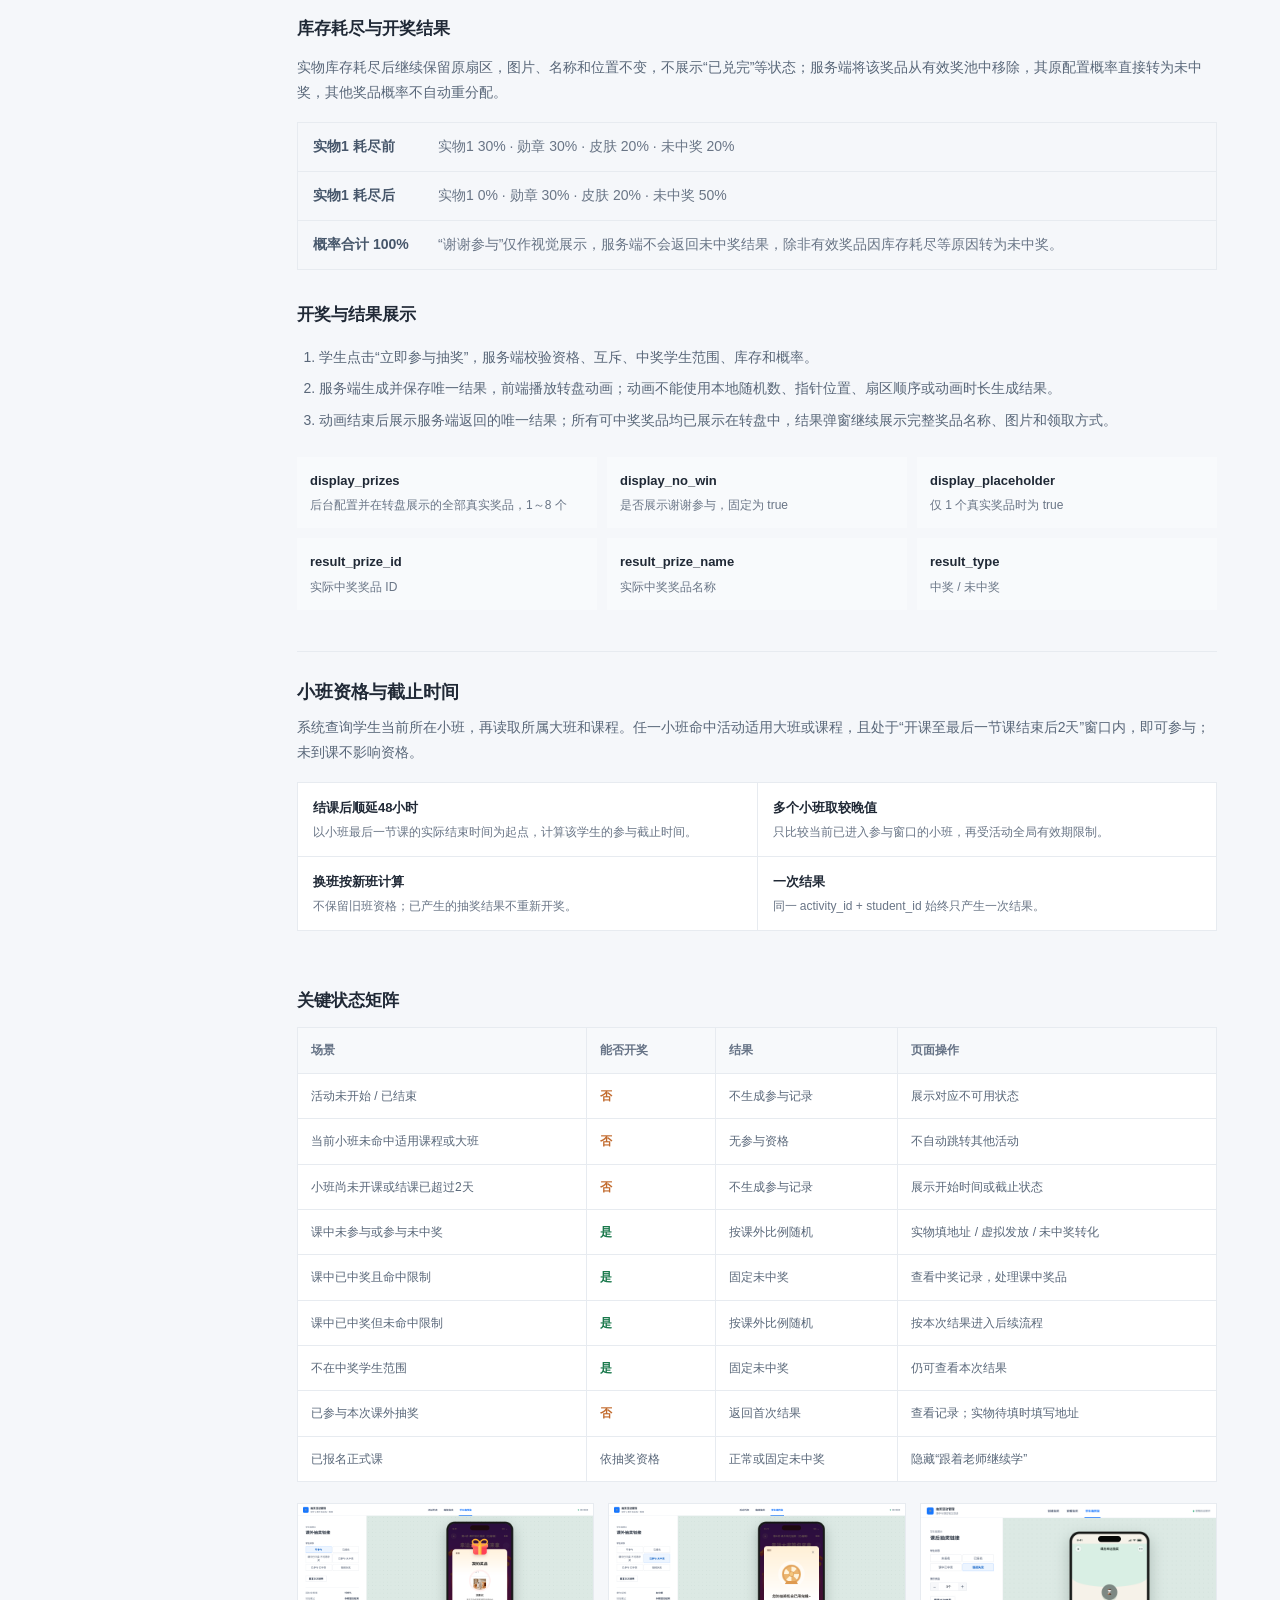
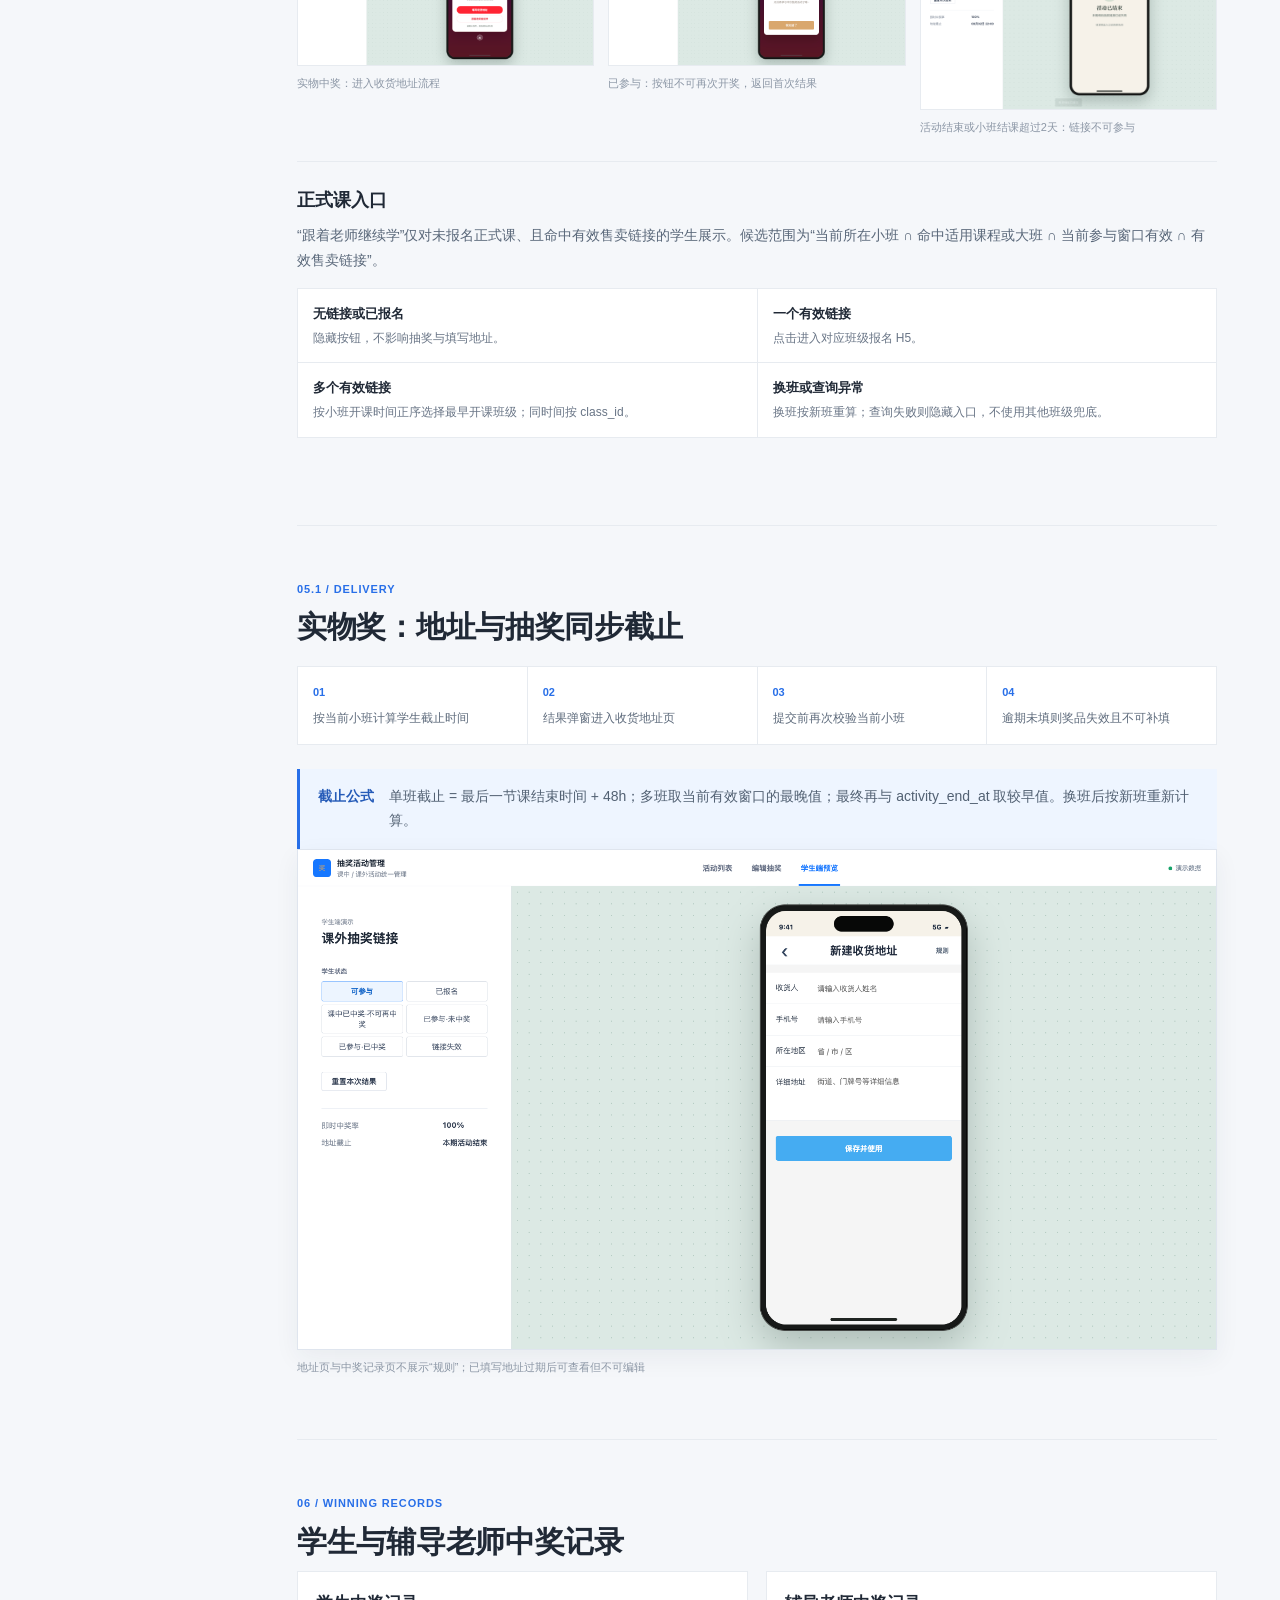
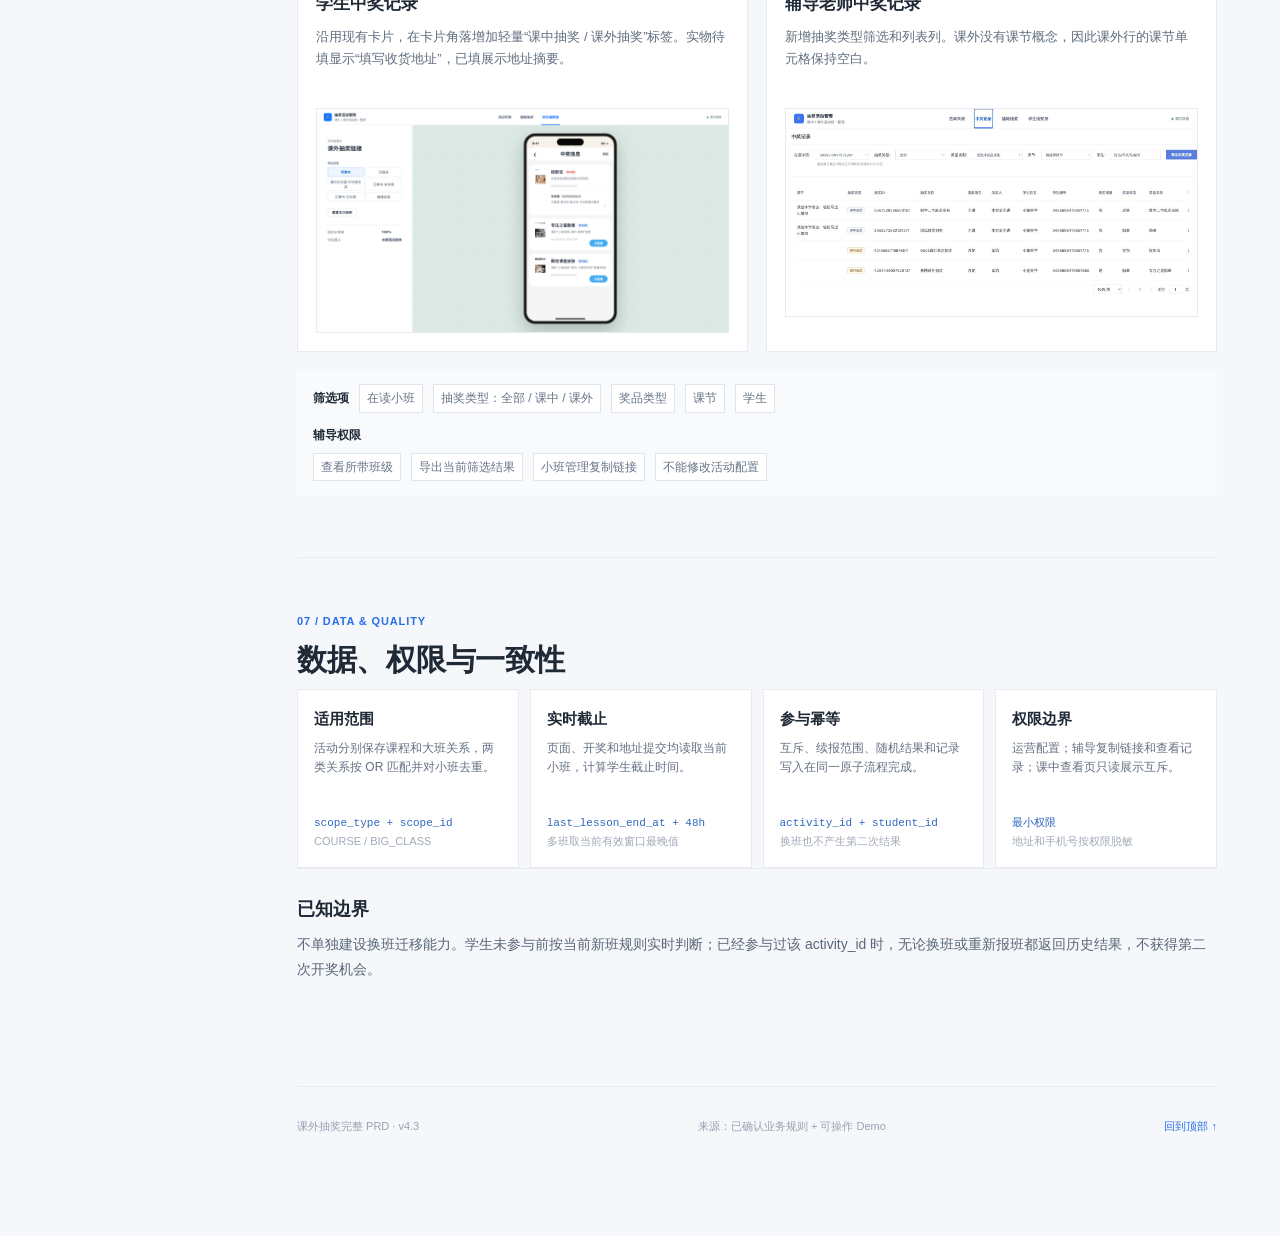
==== commit 4bf39640: "Limit lottery prizes to eight" ====
--- a/prd.html
+++ b/prd.html
@@ -3,13 +3,13 @@
 <head>
   <meta charset="utf-8">
   <meta name="viewport" content="width=device-width, initial-scale=1">
-  <title>课外抽奖完整 PRD · v4.2</title>
+  <title>课外抽奖完整 PRD · v4.3</title>
   <link rel="stylesheet" href="prd.css">
 </head>
 <body>
   <header class="doc-topbar">
     <a class="back-link" href="index.html"><span aria-hidden="true">←</span> 返回 Demo</a>
-      <div class="doc-top-meta"><span class="live-dot"></span><span>产品需求文档</span><span class="top-divider"></span><span>v4.2</span></div>
+      <div class="doc-top-meta"><span class="live-dot"></span><span>产品需求文档</span><span class="top-divider"></span><span>v4.3</span></div>
     <div class="top-actions"><button class="top-action" id="printDoc" type="button">打印 / 导出 PDF</button><a class="top-action" href="prd-source.md" target="_blank">查看 Markdown</a></div>
   </header>
 
@@ -34,7 +34,7 @@
         <div class="eyebrow">LOTTERY PRODUCT REQUIREMENT</div>
         <h1>课外抽奖<br><span>完整产品需求文档</span></h1>
         <p class="hero-lead">课中抽奖受上课时间和到课情况限制，未到课、错过抽奖或课中未中奖的学生缺少课后参与机会。为扩大招生活动覆盖并承接正式课转化，本期新增长期复用的课外抽奖：由运营统一配置，辅导老师复制链接分发，学生在有效期内点击即出结果，并可继续完成领奖或进入正式课报名页面。</p>
-        <div class="hero-meta"><span>版本 <b>v4.2</b></span><span>状态 <b class="status-ready">方案已收口，可进入评审</b></span></div>
+        <div class="hero-meta"><span>版本 <b>v4.3</b></span><span>状态 <b class="status-ready">方案已收口，可进入评审</b></span></div>
       </section>
 
       <section class="section-block" id="decision">
@@ -89,7 +89,7 @@
       <section class="section-block" id="student">
         <div class="section-kicker">05 / STUDENT EXPERIENCE</div><h2>学生端：小班资格与即时结果</h2>
         <div class="student-hero"><div><small>抽奖主页面</small><h3>幸运大奖等你来拿</h3><p>顶部展示活动名称；只有抽奖主页面右上角保留“规则”；点击按钮后由服务端立即确定并保存结果。</p></div><img src="assets/student-wheel.png" alt="学生端大转盘"></div>
-        <div class="subsection"><h3>大转盘奖品展示规则</h3><p>转盘是中奖结果的视觉展示和动效载体，不承担概率计算。服务端先完成资格、互斥、中奖范围、库存和概率判定，前端再播放动画并展示已保存的最终结果。</p><div class="callout callout-blue"><strong>展示上限</strong><span>转盘至少保留 3 个视觉扇区，最多展示 8 个真实奖品；无论奖品概率合计是否为 100%，始终展示“谢谢参与”扇区。</span></div><div class="rule-table"><div><b>0 个真实奖品</b><span>不允许启用活动，需先配置至少 1 个奖品。</span></div><div><b>1 个真实奖品</b><span>展示真实奖品 + “幸运奖”视觉占位 + “谢谢参与”。幸运奖只占位，不参与概率、库存、中奖记录或发奖。</span></div><div><b>2 个真实奖品</b><span>展示真实奖品 1、真实奖品 2 + “谢谢参与”。</span></div><div><b>3 / 5 / 8 个真实奖品</b><span>按奖品配置顺序展示前 3 / 5 / 8 个真实奖品 + “谢谢参与”。</span></div><div><b>超过 8 个真实奖品</b><span>仅展示配置顺序前 8 个真实奖品 + “谢谢参与”；未展示奖品仍参与服务端中奖策略。</span></div></div><h4 class="table-title">展示数量对照</h4><div class="state-table-wrap"><table class="state-table"><thead><tr><th>真实奖品数量</th><th>学生端转盘展示内容</th></tr></thead><tbody><tr><td>0 个</td><td>不允许启用活动</td></tr><tr><td>1 个</td><td>真实奖品 + 幸运奖占位 + 谢谢参与</td></tr><tr><td>2 个</td><td>真实奖品 1～2 + 谢谢参与</td></tr><tr><td>3 个</td><td>真实奖品 1～3 + 谢谢参与</td></tr><tr><td>5 个</td><td>真实奖品 1～5 + 谢谢参与</td></tr><tr><td>8 个</td><td>真实奖品 1～8 + 谢谢参与</td></tr><tr><td>超过 8 个</td><td>前 8 个真实奖品 + 谢谢参与</td></tr></tbody></table></div><div class="notice-line">支持的真实奖品类型：实物、优惠券、学贝、皮肤、勋章。学生端不展示具体中奖概率，转盘扇区数量也不代表实际概率占比。</div><h4 class="table-title">库存耗尽与开奖结果</h4><p>实物库存耗尽后继续保留原扇区，图片、名称和位置不变，不展示“已兑完”等状态；服务端将该奖品从有效奖池中移除，其原配置概率直接转为未中奖，其他奖品概率不自动重分配。</p><div class="rule-table"><div><b>实物1 耗尽前</b><span>实物1 30% · 勋章 30% · 皮肤 20% · 未中奖 20%</span></div><div><b>实物1 耗尽后</b><span>实物1 0% · 勋章 30% · 皮肤 20% · 未中奖 50%</span></div><div><b>概率合计 100%</b><span>“谢谢参与”仅作视觉展示，服务端不会返回未中奖结果，除非有效奖品因库存耗尽等原因转为未中奖。</span></div></div><h4 class="table-title">开奖与结果展示</h4><ol class="numbered"><li>学生点击“立即参与抽奖”，服务端校验资格、互斥、中奖学生范围、库存和概率。</li><li>服务端生成并保存唯一结果，前端播放转盘动画；动画不能使用本地随机数、指针位置、扇区顺序或动画时长生成结果。</li><li>动画结束后展示服务端结果；如果命中的奖品未在前 8 个扇区中，转盘照常播放，结果弹窗展示完整奖品名称、图片和领取方式。</li></ol><div class="field-list"><span><b>display_prizes</b>转盘展示的真实奖品，最多 8 个</span><span><b>display_no_win</b>是否展示谢谢参与，固定为 true</span><span><b>display_placeholder</b>是否展示幸运奖占位</span><span><b>hidden_prize_count</b>未展示奖品数量</span><span><b>result_prize_id</b>实际中奖奖品 ID</span><span><b>result_type</b>中奖 / 未中奖</span></div></div>
+        <div class="subsection"><h3>大转盘奖品展示规则</h3><p>转盘是中奖结果的视觉展示和动效载体，不承担概率计算。服务端先完成资格、互斥、中奖范围、库存和概率判定，前端再播放动画并展示已保存的最终结果。</p><div class="callout callout-blue"><strong>配置与展示上限</strong><span>后台允许配置 1～8 个真实奖品，达到 8 个后不能继续添加；转盘展示后台配置的全部真实奖品，并始终增加“谢谢参与”扇区。</span></div><div class="rule-table"><div><b>0 个真实奖品</b><span>不允许启用活动，需先配置至少 1 个奖品。</span></div><div><b>1 个真实奖品</b><span>展示真实奖品 + “幸运奖”视觉占位 + “谢谢参与”。幸运奖只占位，不参与概率、库存、中奖记录或发奖。</span></div><div><b>2 个真实奖品</b><span>展示真实奖品 1、真实奖品 2 + “谢谢参与”。</span></div><div><b>3～8 个真实奖品</b><span>按后台奖品配置顺序展示全部真实奖品 + “谢谢参与”。</span></div><div><b>达到 8 个</b><span>后台“添加奖品”按钮置灰，不允许新增第 9 个奖品；保存接口同时校验奖品数量不得超过 8 个。</span></div></div><h4 class="table-title">展示数量对照</h4><div class="state-table-wrap"><table class="state-table"><thead><tr><th>真实奖品数量</th><th>学生端转盘展示内容</th></tr></thead><tbody><tr><td>0 个</td><td>不允许启用活动</td></tr><tr><td>1 个</td><td>真实奖品 + 幸运奖占位 + 谢谢参与</td></tr><tr><td>2 个</td><td>真实奖品 1～2 + 谢谢参与</td></tr><tr><td>3 个</td><td>真实奖品 1～3 + 谢谢参与</td></tr><tr><td>5 个</td><td>真实奖品 1～5 + 谢谢参与</td></tr><tr><td>8 个</td><td>真实奖品 1～8 + 谢谢参与</td></tr></tbody></table></div><div class="notice-line">支持的真实奖品类型：实物、优惠券、学贝、皮肤、勋章。学生端不展示具体中奖概率，转盘扇区数量也不代表实际概率占比。</div><h4 class="table-title">库存耗尽与开奖结果</h4><p>实物库存耗尽后继续保留原扇区，图片、名称和位置不变，不展示“已兑完”等状态；服务端将该奖品从有效奖池中移除，其原配置概率直接转为未中奖，其他奖品概率不自动重分配。</p><div class="rule-table"><div><b>实物1 耗尽前</b><span>实物1 30% · 勋章 30% · 皮肤 20% · 未中奖 20%</span></div><div><b>实物1 耗尽后</b><span>实物1 0% · 勋章 30% · 皮肤 20% · 未中奖 50%</span></div><div><b>概率合计 100%</b><span>“谢谢参与”仅作视觉展示，服务端不会返回未中奖结果，除非有效奖品因库存耗尽等原因转为未中奖。</span></div></div><h4 class="table-title">开奖与结果展示</h4><ol class="numbered"><li>学生点击“立即参与抽奖”，服务端校验资格、互斥、中奖学生范围、库存和概率。</li><li>服务端生成并保存唯一结果，前端播放转盘动画；动画不能使用本地随机数、指针位置、扇区顺序或动画时长生成结果。</li><li>动画结束后展示服务端返回的唯一结果；所有可中奖奖品均已展示在转盘中，结果弹窗继续展示完整奖品名称、图片和领取方式。</li></ol><div class="field-list"><span><b>display_prizes</b>后台配置并在转盘展示的全部真实奖品，1～8 个</span><span><b>display_no_win</b>是否展示谢谢参与，固定为 true</span><span><b>display_placeholder</b>仅 1 个真实奖品时为 true</span><span><b>result_prize_id</b>实际中奖奖品 ID</span><span><b>result_prize_name</b>实际中奖奖品名称</span><span><b>result_type</b>中奖 / 未中奖</span></div></div>
         <div class="subsection"><h3>小班资格与截止时间</h3><p>系统查询学生当前所在小班，再读取所属大班和课程。任一小班命中活动适用大班或课程，且处于“开课至最后一节课结束后2天”窗口内，即可参与；未到课不影响资格。</p><div class="multi-class-grid"><div><b>结课后顺延48小时</b><span>以小班最后一节课的实际结束时间为起点，计算该学生的参与截止时间。</span></div><div><b>多个小班取较晚值</b><span>只比较当前已进入参与窗口的小班，再受活动全局有效期限制。</span></div><div><b>换班按新班计算</b><span>不保留旧班资格；已产生的抽奖结果不重新开奖。</span></div><div><b>一次结果</b><span>同一 activity_id + student_id 始终只产生一次结果。</span></div></div></div>
         <h3 class="table-title">关键状态矩阵</h3>
         <div class="state-table-wrap"><table class="state-table"><thead><tr><th>场景</th><th>能否开奖</th><th>结果</th><th>页面操作</th></tr></thead><tbody>
@@ -126,7 +126,7 @@
         <div class="subsection"><h3>已知边界</h3><p>不单独建设换班迁移能力。学生未参与前按当前新班规则实时判断；已经参与过该 activity_id 时，无论换班或重新报班都返回历史结果，不获得第二次开奖机会。</p></div>
       </section>
 
-      <footer class="doc-footer"><span>课外抽奖完整 PRD · v4.2</span><span>来源：已确认业务规则 + 可操作 Demo</span><button id="backTop" type="button">回到顶部 ↑</button></footer>
+      <footer class="doc-footer"><span>课外抽奖完整 PRD · v4.3</span><span>来源：已确认业务规则 + 可操作 Demo</span><button id="backTop" type="button">回到顶部 ↑</button></footer>
     </main>
   </div>
 
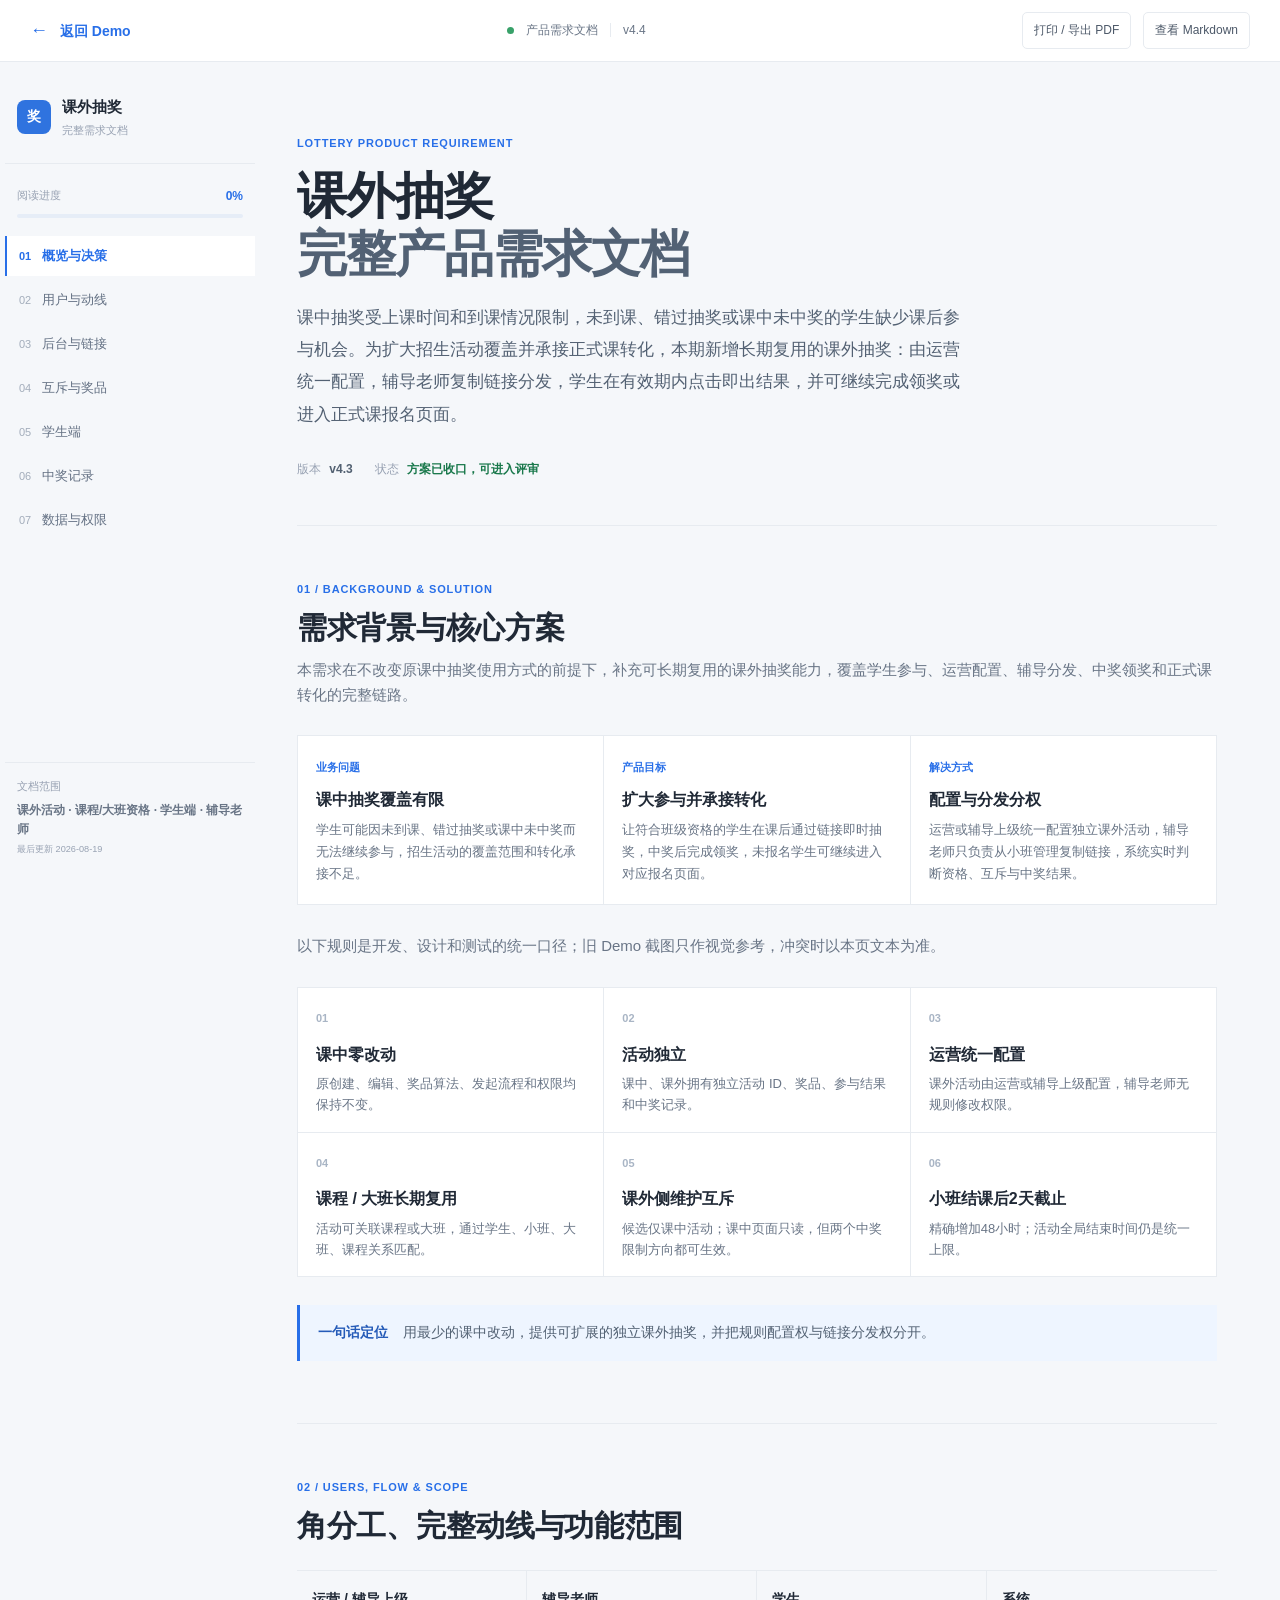
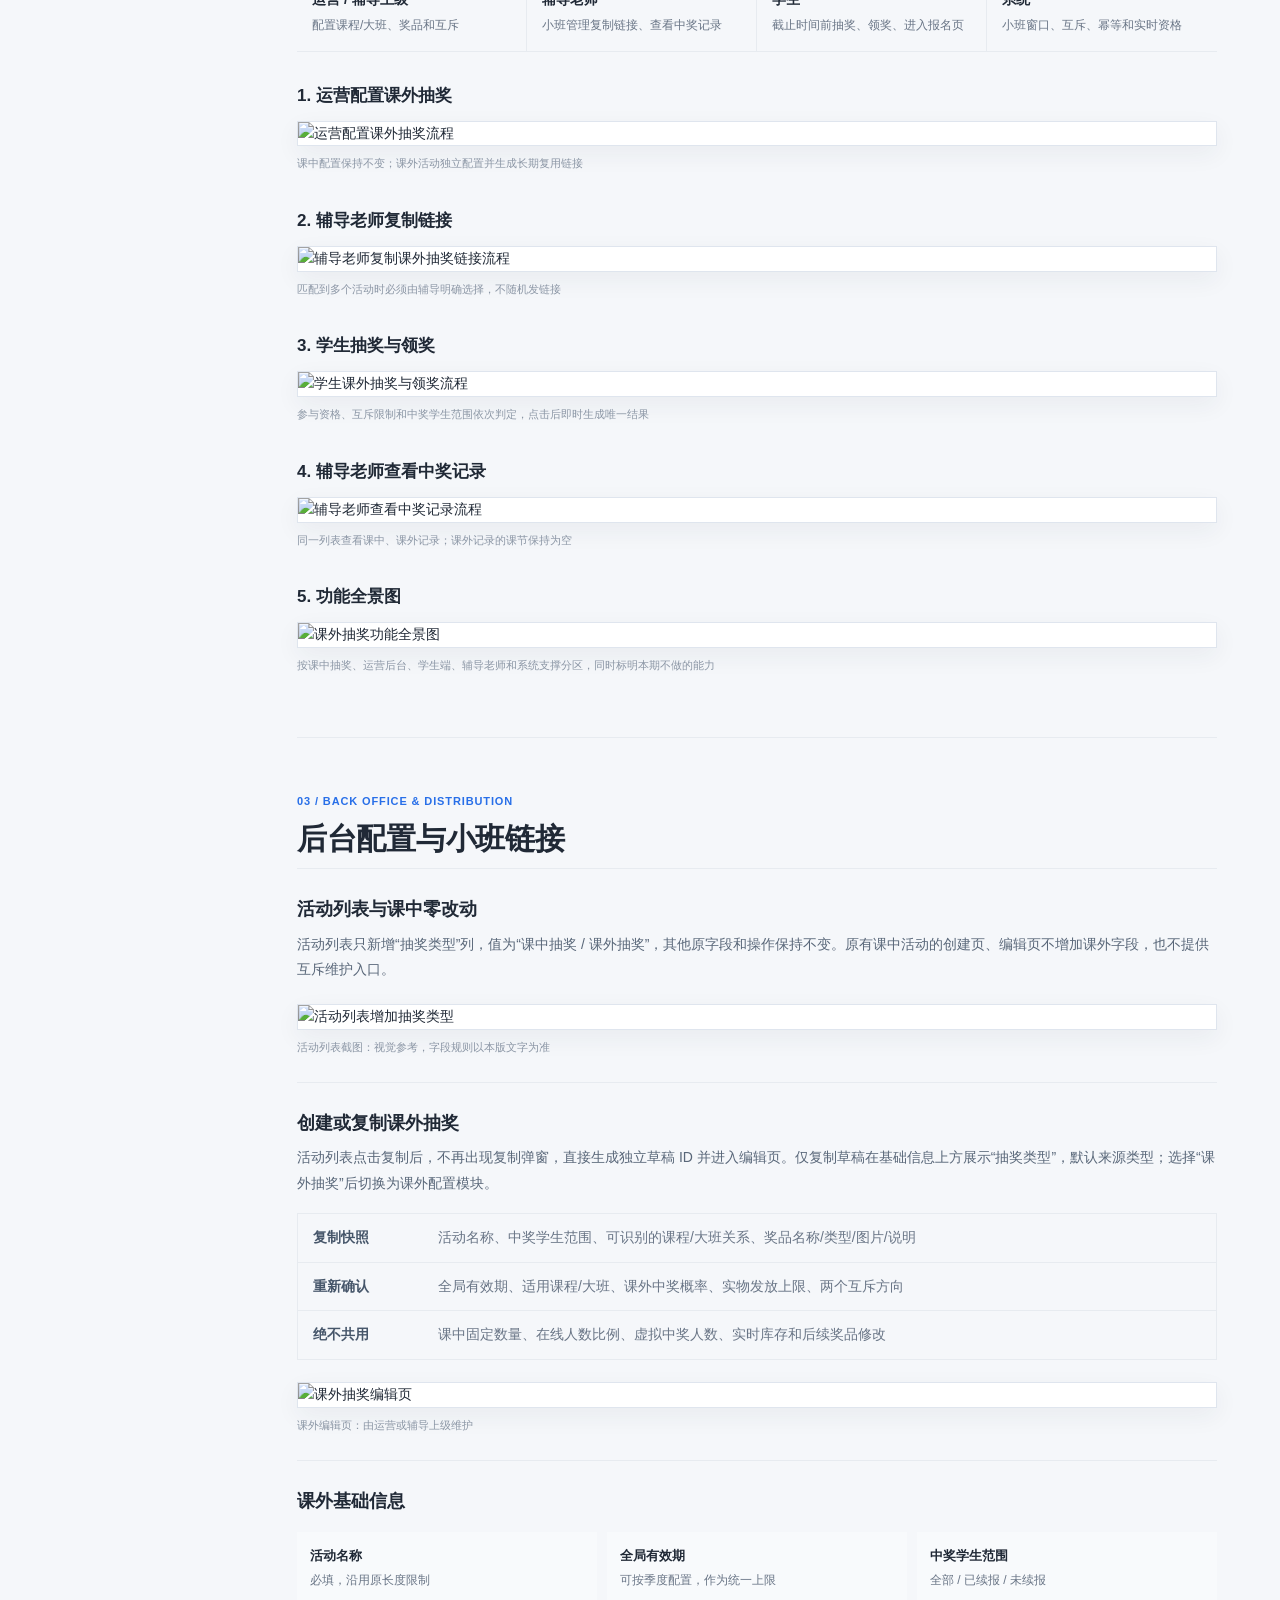
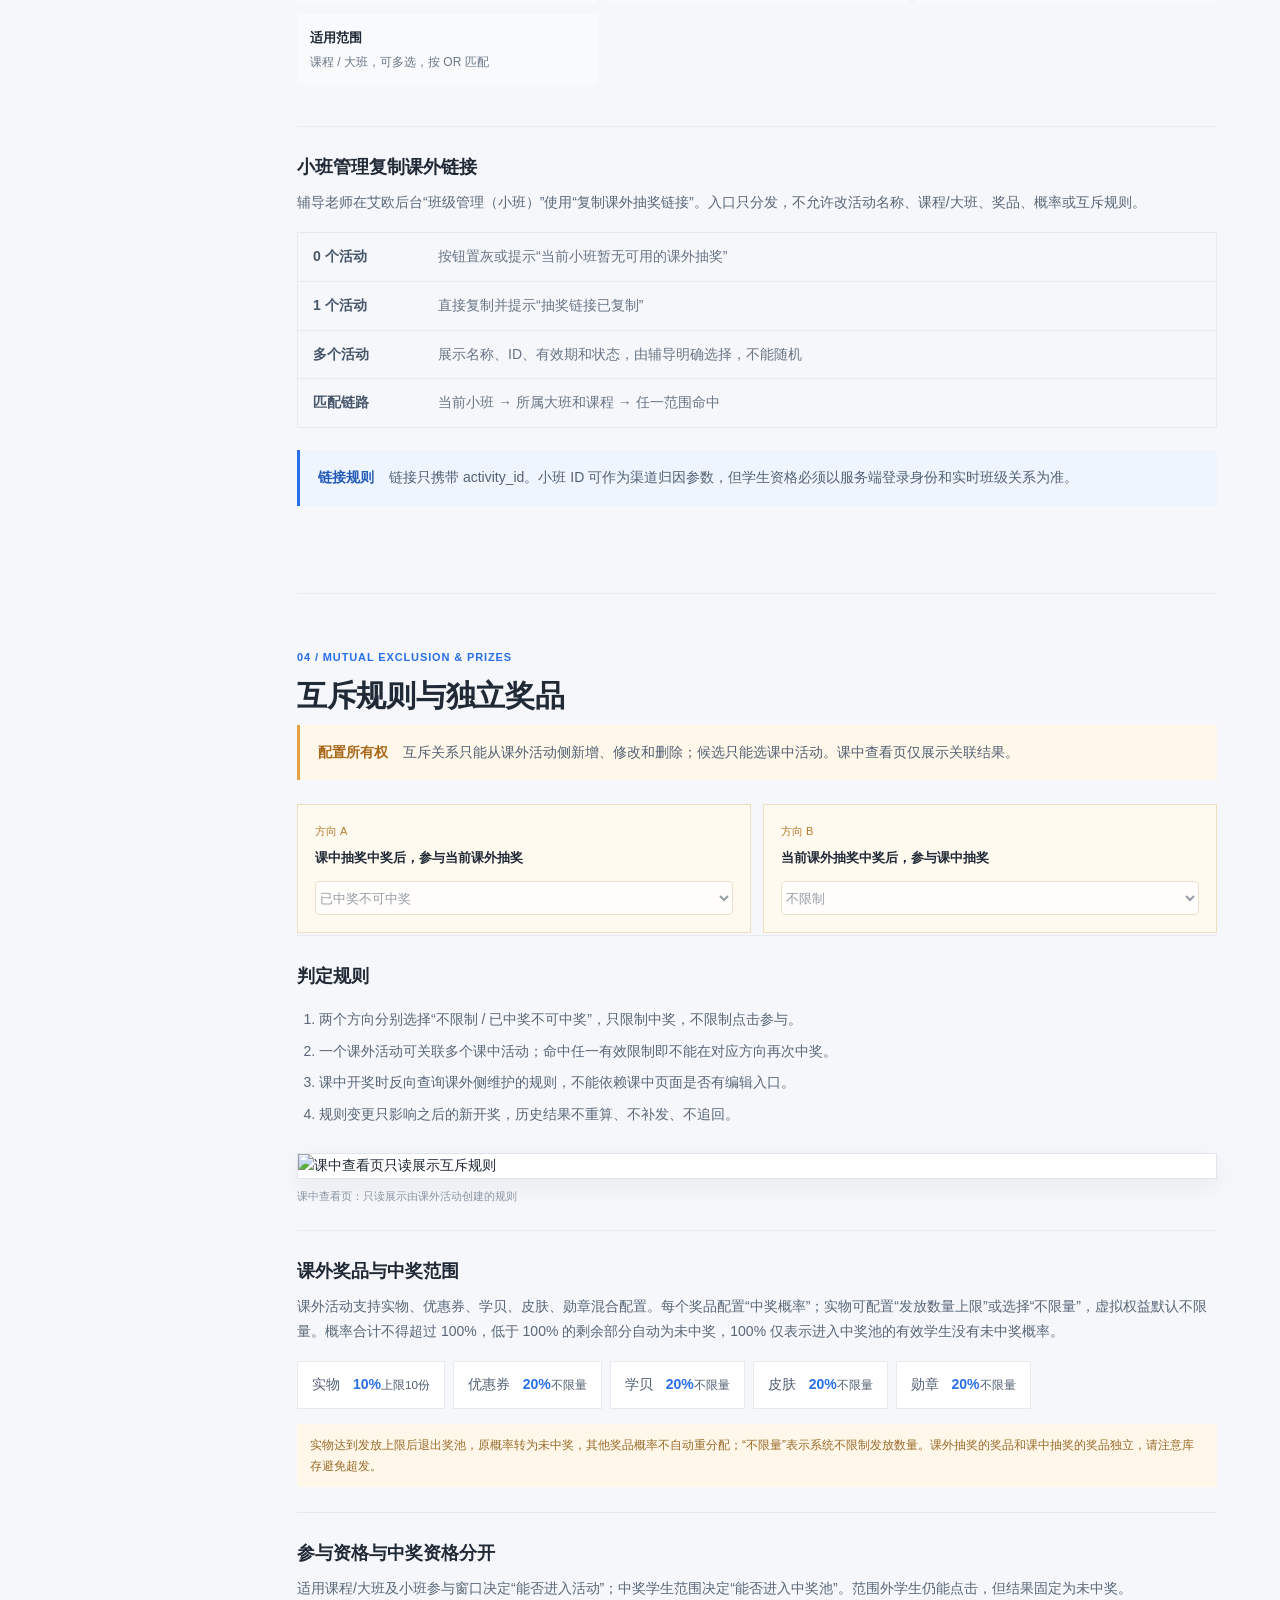
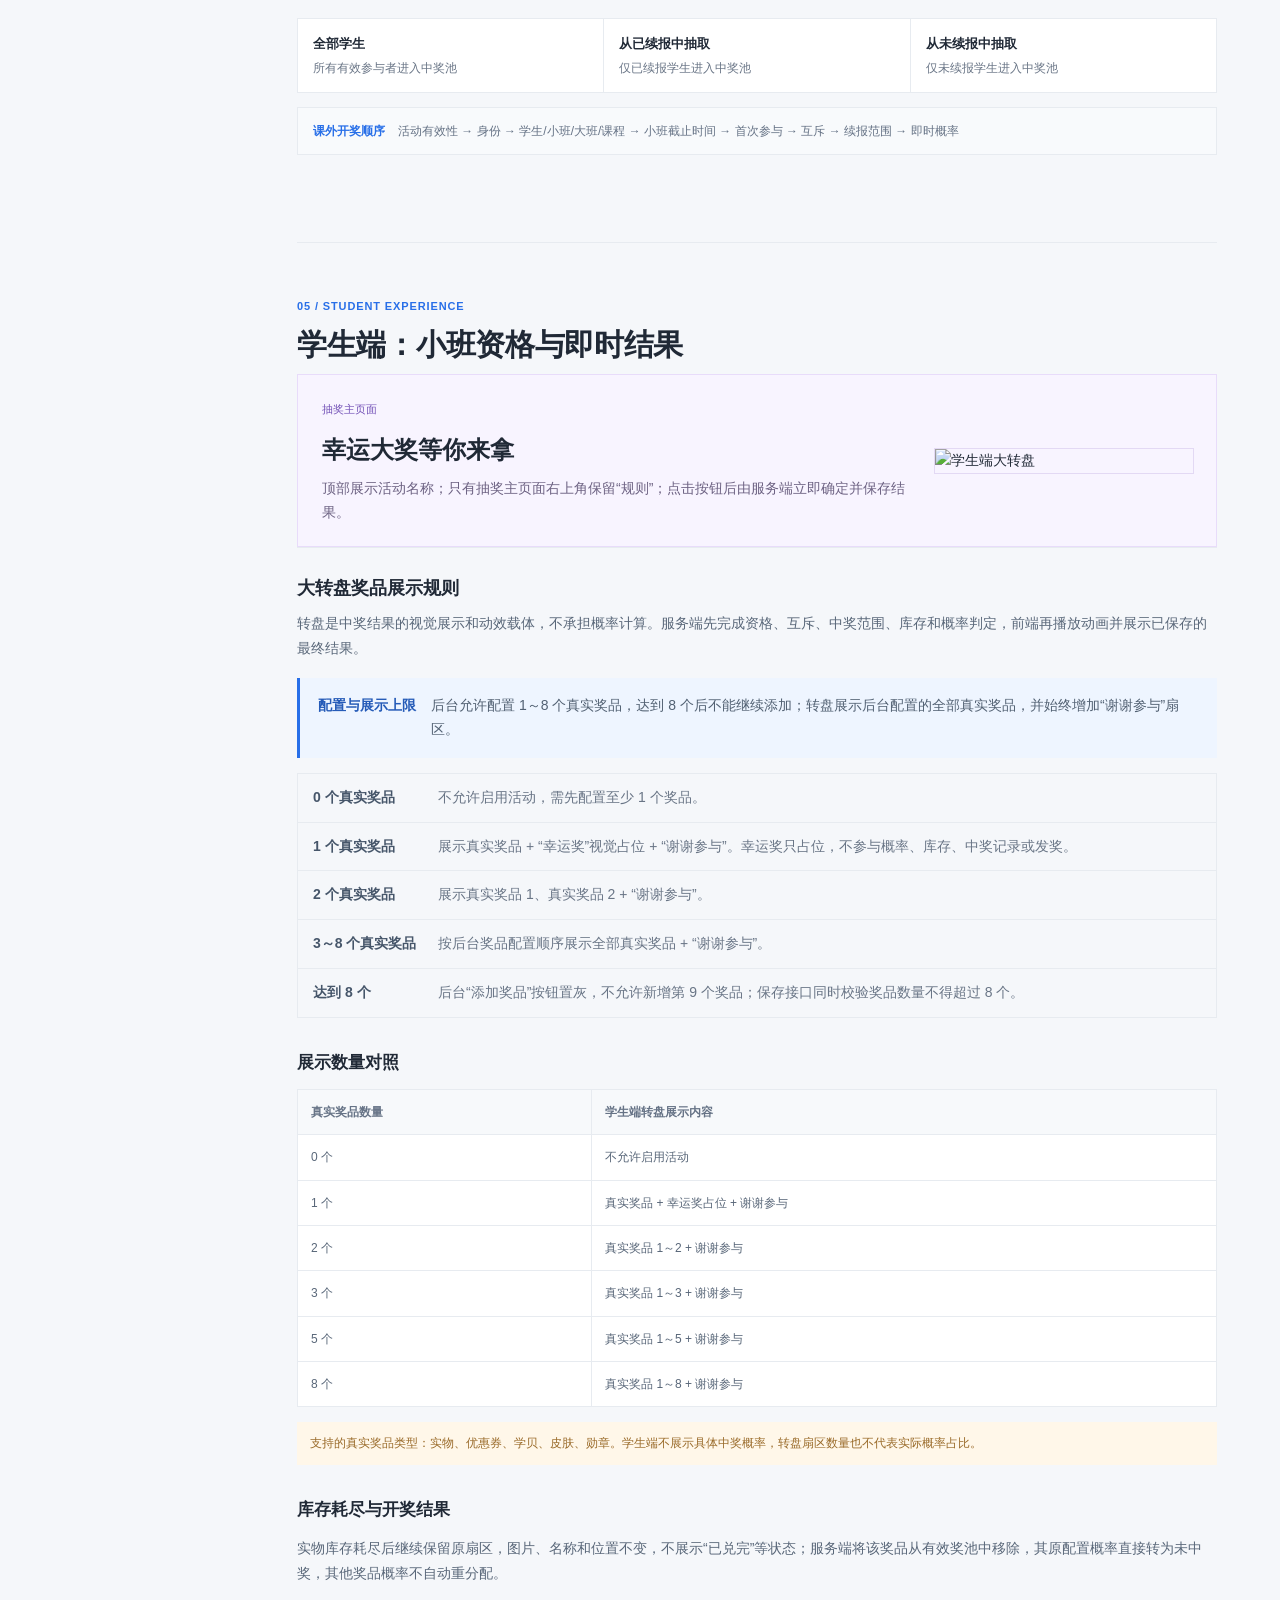
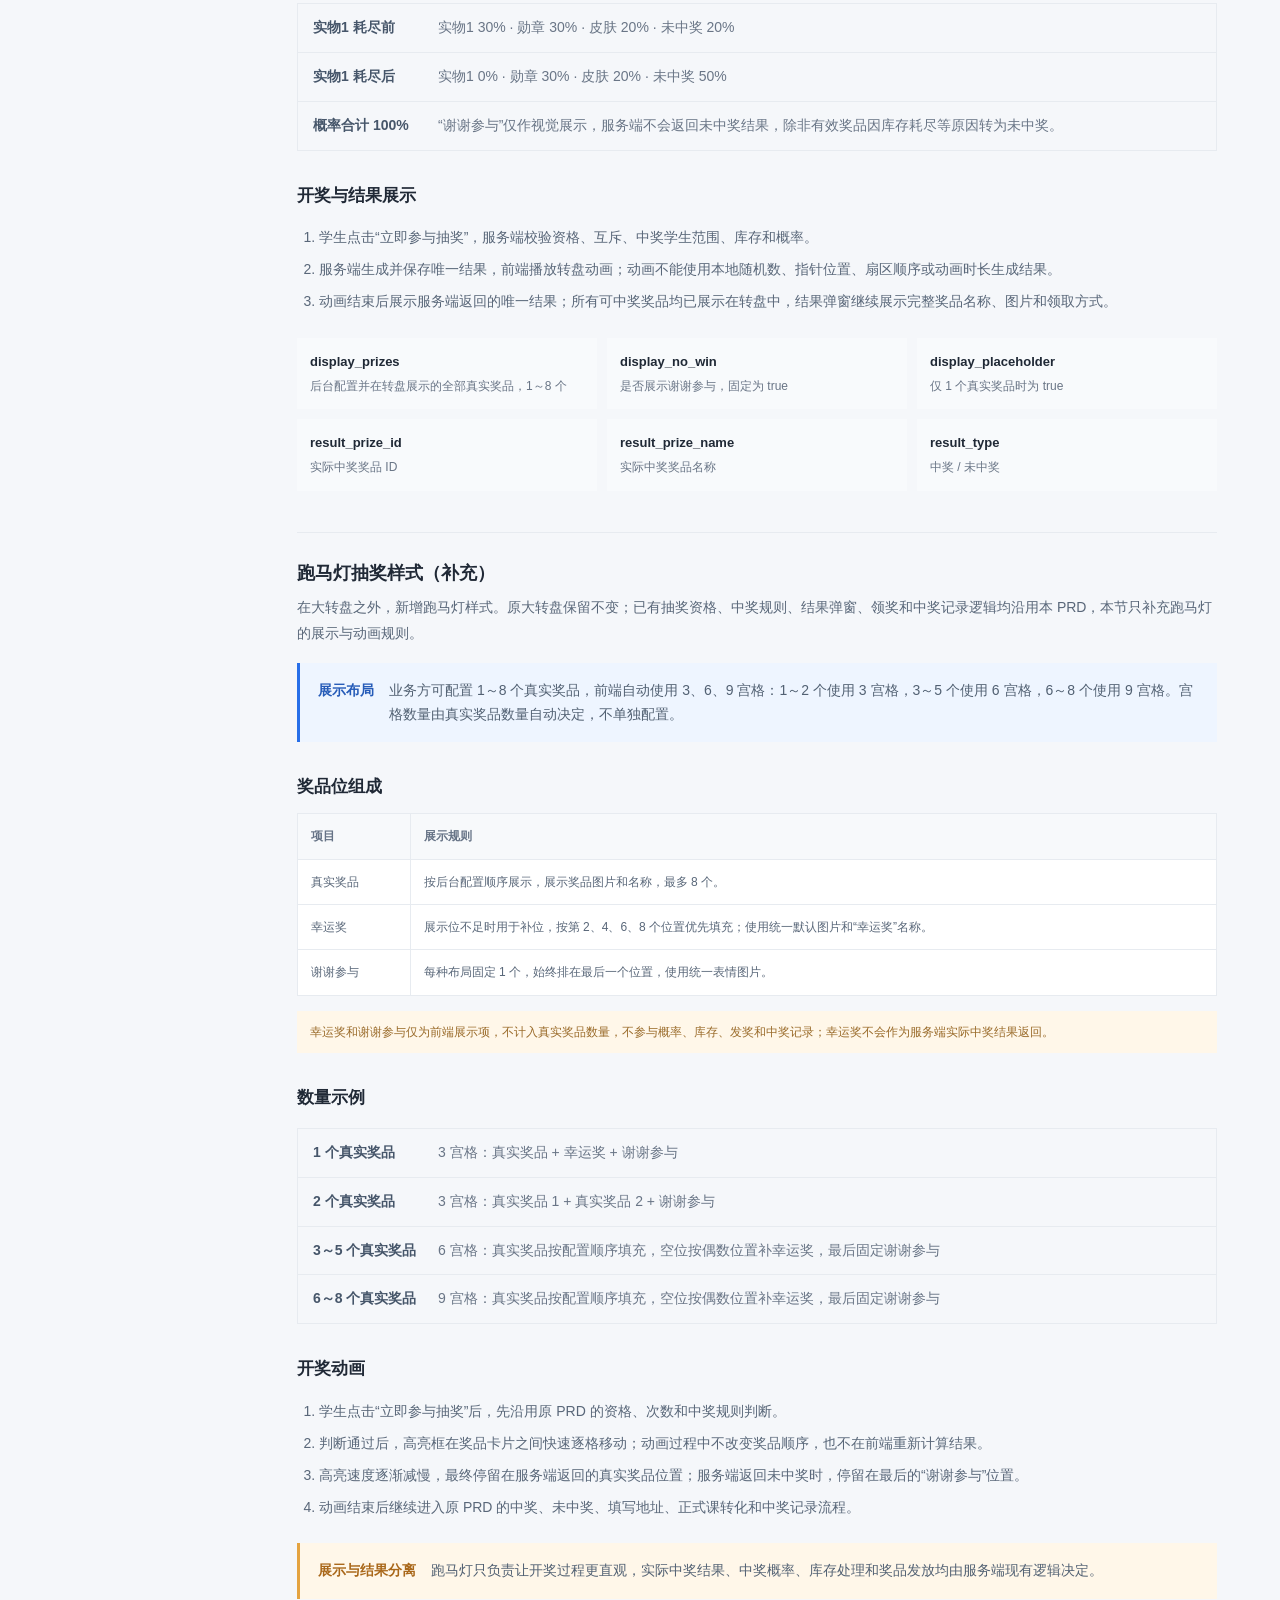
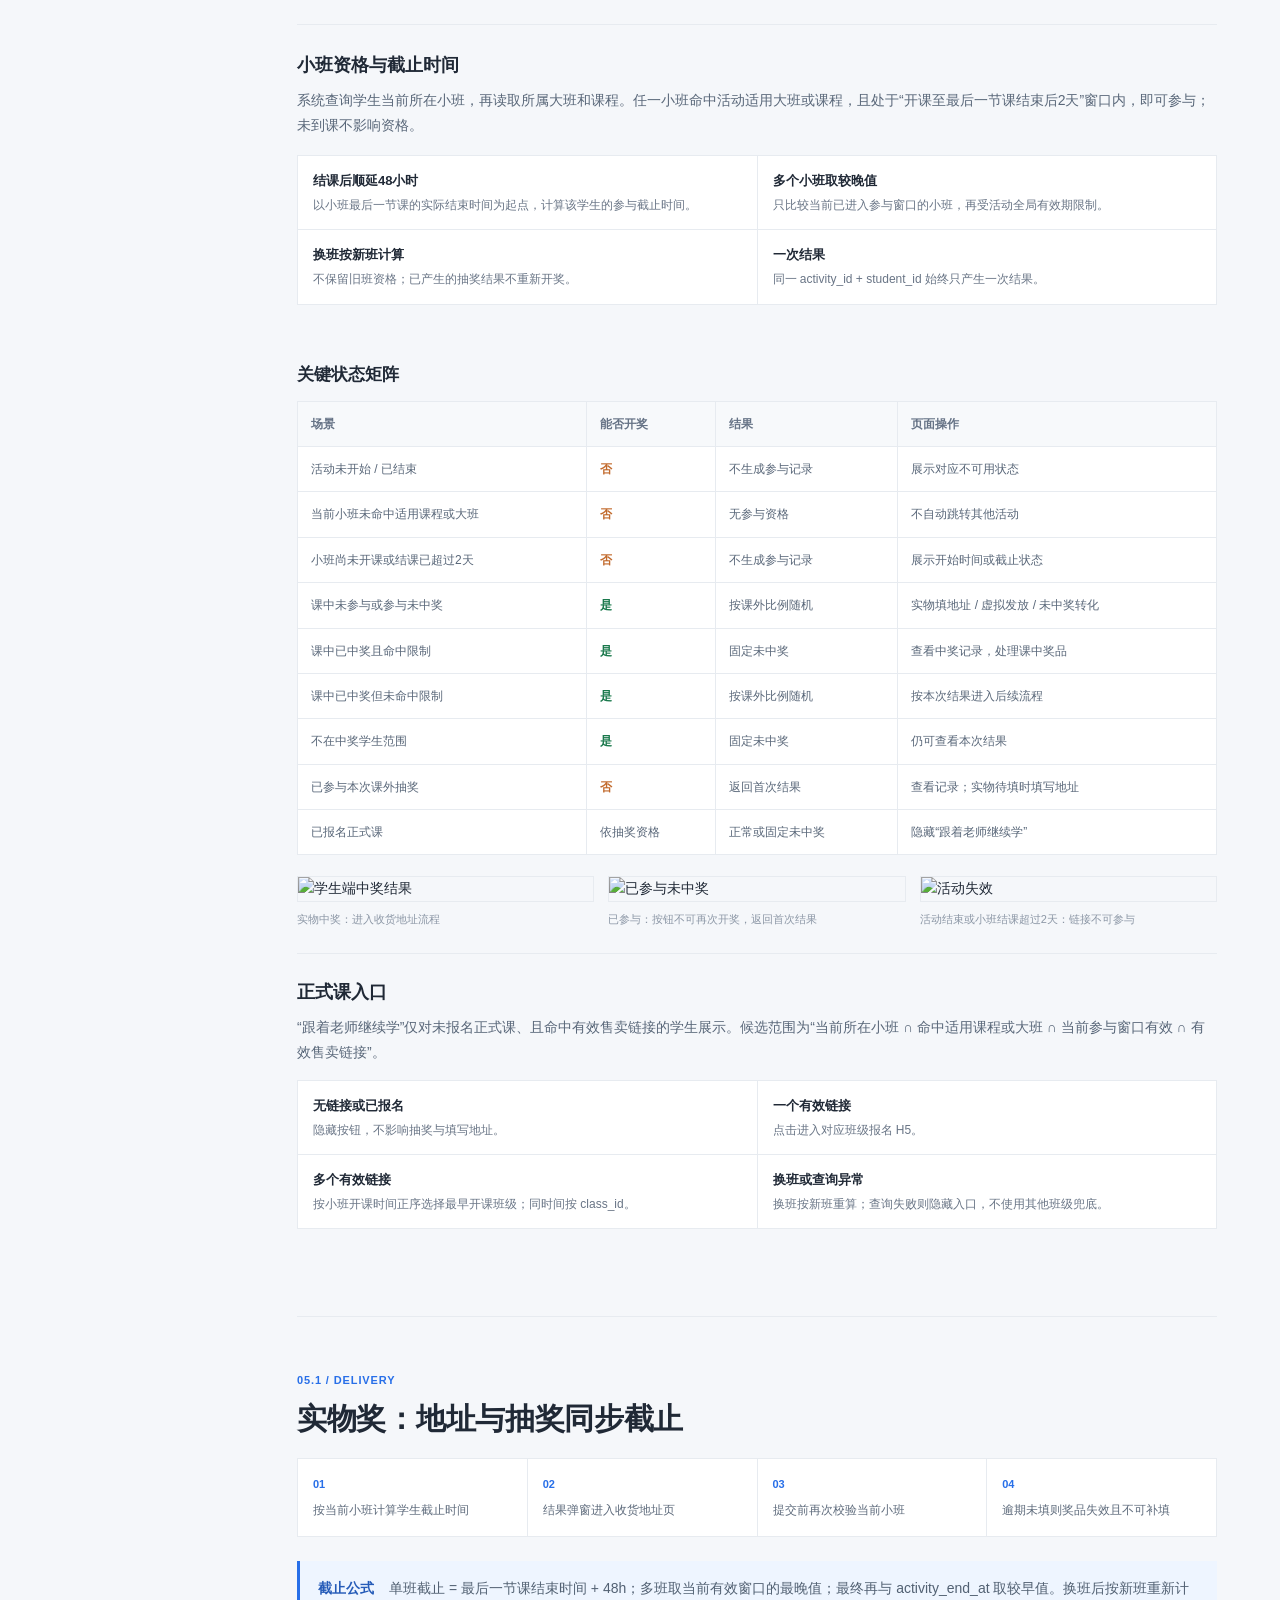
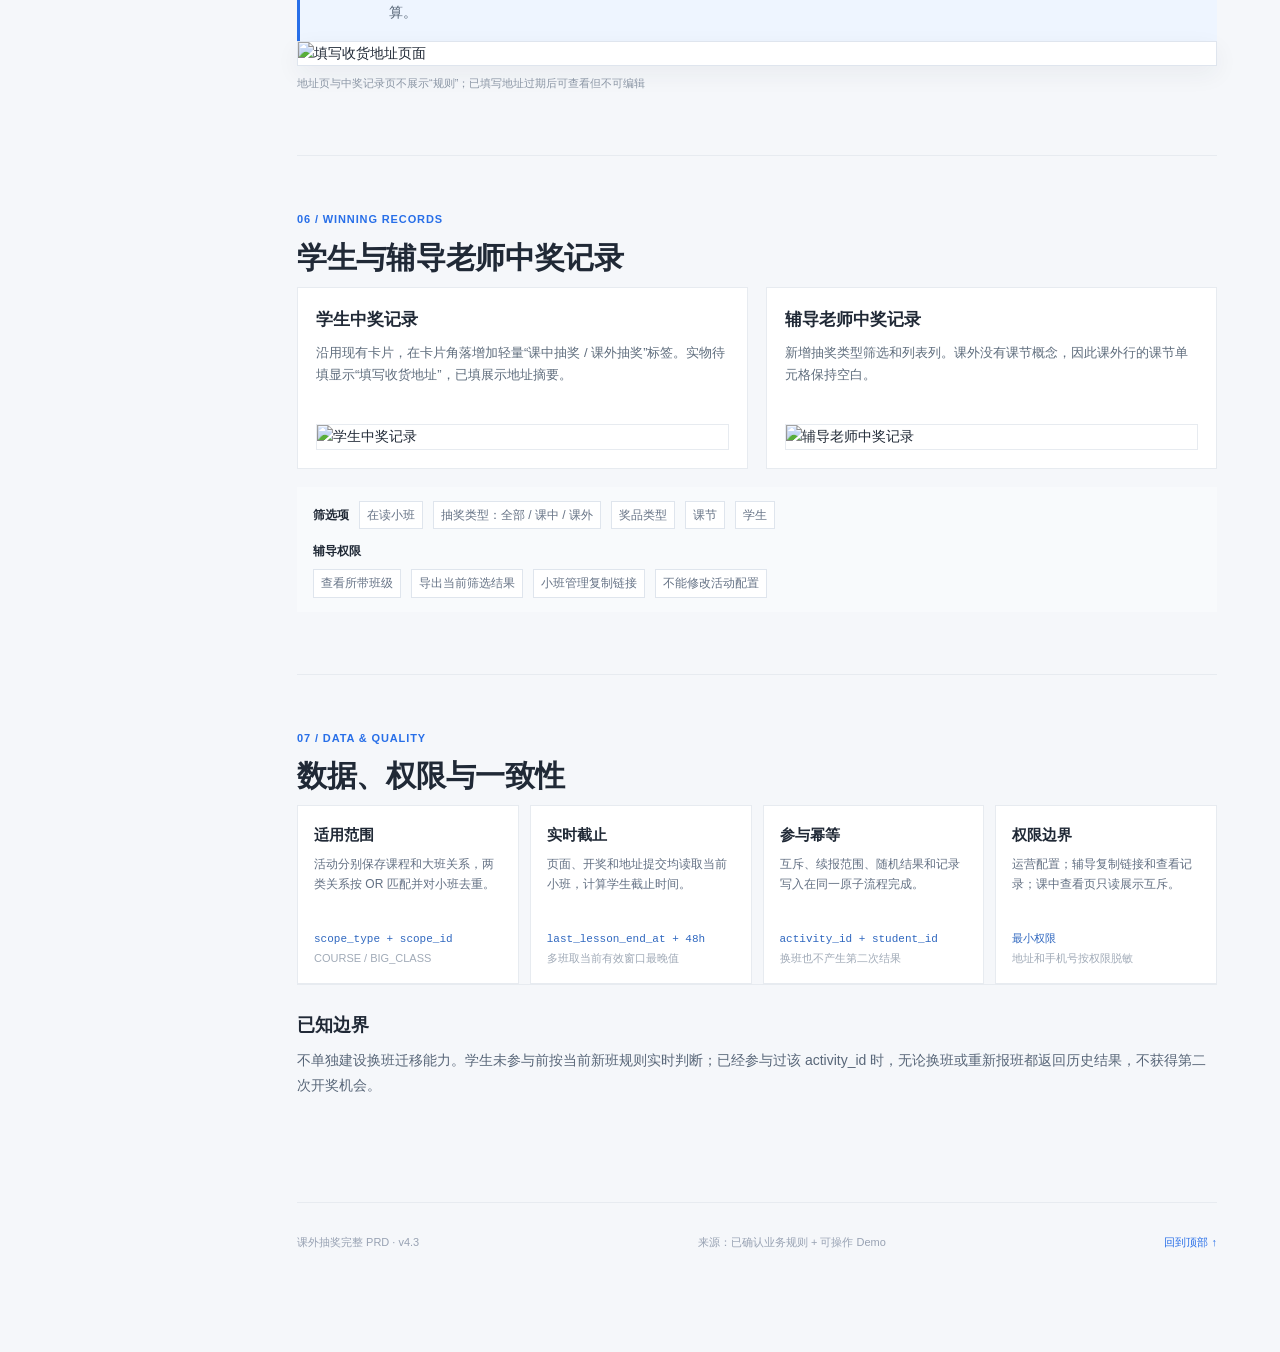
==== commit 9db185e4: "Add running-light lottery style" ====
--- a/prd.html
+++ b/prd.html
@@ -3,13 +3,13 @@
 <head>
   <meta charset="utf-8">
   <meta name="viewport" content="width=device-width, initial-scale=1">
-  <title>课外抽奖完整 PRD · v4.3</title>
+  <title>课外抽奖完整 PRD · v4.4</title>
   <link rel="stylesheet" href="prd.css">
 </head>
 <body>
   <header class="doc-topbar">
     <a class="back-link" href="index.html"><span aria-hidden="true">←</span> 返回 Demo</a>
-      <div class="doc-top-meta"><span class="live-dot"></span><span>产品需求文档</span><span class="top-divider"></span><span>v4.3</span></div>
+      <div class="doc-top-meta"><span class="live-dot"></span><span>产品需求文档</span><span class="top-divider"></span><span>v4.4</span></div>
     <div class="top-actions"><button class="top-action" id="printDoc" type="button">打印 / 导出 PDF</button><a class="top-action" href="prd-source.md" target="_blank">查看 Markdown</a></div>
   </header>
 
@@ -61,18 +61,18 @@
         <div class="section-kicker">02 / USERS, FLOW & SCOPE</div><h2>角分工、完整动线与功能范围</h2>
         <div class="role-strip"><div><strong>运营 / 辅导上级</strong><span>配置课程/大班、奖品和互斥</span></div><div><strong>辅导老师</strong><span>小班管理复制链接、查看中奖记录</span></div><div><strong>学生</strong><span>截止时间前抽奖、领奖、进入报名页</span></div><div><strong>系统</strong><span>小班窗口、互斥、幂等和实时资格</span></div></div>
         <div class="flow-figures">
-          <figure class="flow-figure"><h3>1. 运营配置课外抽奖</h3><div class="flow-image-scroll"><img src="assets/flow-operation-config.png" alt="运营配置课外抽奖流程"></div><figcaption>课中配置保持不变；课外活动独立配置并生成长期复用链接</figcaption></figure>
-          <figure class="flow-figure"><h3>2. 辅导老师复制链接</h3><div class="flow-image-scroll"><img src="assets/flow-tutor-copy-link.png" alt="辅导老师复制课外抽奖链接流程"></div><figcaption>匹配到多个活动时必须由辅导明确选择，不随机发链接</figcaption></figure>
-          <figure class="flow-figure"><h3>3. 学生抽奖与领奖</h3><div class="flow-image-scroll"><img src="assets/flow-student-lottery.png" alt="学生课外抽奖与领奖流程"></div><figcaption>参与资格、互斥限制和中奖学生范围依次判定，点击后即时生成唯一结果</figcaption></figure>
-          <figure class="flow-figure"><h3>4. 辅导老师查看中奖记录</h3><div class="flow-image-scroll"><img src="assets/flow-tutor-records.png" alt="辅导老师查看中奖记录流程"></div><figcaption>同一列表查看课中、课外记录；课外记录的课节保持为空</figcaption></figure>
-          <figure class="flow-figure"><h3>5. 功能全景图</h3><div class="flow-image-scroll"><img src="assets/feature-map.png" alt="课外抽奖功能全景图"></div><figcaption>按课中抽奖、运营后台、学生端、辅导老师和系统支撑分区，同时标明本期不做的能力</figcaption></figure>
+          <figure class="flow-figure"><h3>1. 运营配置课外抽奖</h3><div class="flow-image-scroll"><img src="prd-assets/flow-operation-config.png" alt="运营配置课外抽奖流程"></div><figcaption>课中配置保持不变；课外活动独立配置并生成长期复用链接</figcaption></figure>
+          <figure class="flow-figure"><h3>2. 辅导老师复制链接</h3><div class="flow-image-scroll"><img src="prd-assets/flow-tutor-copy-link.png" alt="辅导老师复制课外抽奖链接流程"></div><figcaption>匹配到多个活动时必须由辅导明确选择，不随机发链接</figcaption></figure>
+          <figure class="flow-figure"><h3>3. 学生抽奖与领奖</h3><div class="flow-image-scroll"><img src="prd-assets/flow-student-lottery.png" alt="学生课外抽奖与领奖流程"></div><figcaption>参与资格、互斥限制和中奖学生范围依次判定，点击后即时生成唯一结果</figcaption></figure>
+          <figure class="flow-figure"><h3>4. 辅导老师查看中奖记录</h3><div class="flow-image-scroll"><img src="prd-assets/flow-tutor-records.png" alt="辅导老师查看中奖记录流程"></div><figcaption>同一列表查看课中、课外记录；课外记录的课节保持为空</figcaption></figure>
+          <figure class="flow-figure"><h3>5. 功能全景图</h3><div class="flow-image-scroll"><img src="prd-assets/feature-map.png" alt="课外抽奖功能全景图"></div><figcaption>按课中抽奖、运营后台、学生端、辅导老师和系统支撑分区，同时标明本期不做的能力</figcaption></figure>
         </div>
       </section>
 
       <section class="section-block" id="backend">
         <div class="section-kicker">03 / BACK OFFICE & DISTRIBUTION</div><h2>后台配置与小班链接</h2>
-        <div class="subsection"><h3>活动列表与课中零改动</h3><p>活动列表只新增“抽奖类型”列，值为“课中抽奖 / 课外抽奖”，其他原字段和操作保持不变。原有课中活动的创建页、编辑页不增加课外字段，也不提供互斥维护入口。</p><figure><img src="assets/backend-activity-list.png" alt="活动列表增加抽奖类型"><figcaption>活动列表截图：视觉参考，字段规则以本版文字为准</figcaption></figure></div>
-        <div class="subsection"><h3>创建或复制课外抽奖</h3><p>活动列表点击复制后，不再出现复制弹窗，直接生成独立草稿 ID 并进入编辑页。仅复制草稿在基础信息上方展示“抽奖类型”，默认来源类型；选择“课外抽奖”后切换为课外配置模块。</p><div class="rule-table"><div><b>复制快照</b><span>活动名称、中奖学生范围、可识别的课程/大班关系、奖品名称/类型/图片/说明</span></div><div><b>重新确认</b><span>全局有效期、适用课程/大班、课外中奖概率、实物发放上限、两个互斥方向</span></div><div><b>绝不共用</b><span>课中固定数量、在线人数比例、虚拟中奖人数、实时库存和后续奖品修改</span></div></div><figure><img src="assets/backend-offclass-edit.png" alt="课外抽奖编辑页"><figcaption>课外编辑页：由运营或辅导上级维护</figcaption></figure></div>
+        <div class="subsection"><h3>活动列表与课中零改动</h3><p>活动列表只新增“抽奖类型”列，值为“课中抽奖 / 课外抽奖”，其他原字段和操作保持不变。原有课中活动的创建页、编辑页不增加课外字段，也不提供互斥维护入口。</p><figure><img src="prd-assets/backend-activity-list.png" alt="活动列表增加抽奖类型"><figcaption>活动列表截图：视觉参考，字段规则以本版文字为准</figcaption></figure></div>
+        <div class="subsection"><h3>创建或复制课外抽奖</h3><p>活动列表点击复制后，不再出现复制弹窗，直接生成独立草稿 ID 并进入编辑页。仅复制草稿在基础信息上方展示“抽奖类型”，默认来源类型；选择“课外抽奖”后切换为课外配置模块。</p><div class="rule-table"><div><b>复制快照</b><span>活动名称、中奖学生范围、可识别的课程/大班关系、奖品名称/类型/图片/说明</span></div><div><b>重新确认</b><span>全局有效期、适用课程/大班、课外中奖概率、实物发放上限、两个互斥方向</span></div><div><b>绝不共用</b><span>课中固定数量、在线人数比例、虚拟中奖人数、实时库存和后续奖品修改</span></div></div><figure><img src="prd-assets/backend-offclass-edit.png" alt="课外抽奖编辑页"><figcaption>课外编辑页：由运营或辅导上级维护</figcaption></figure></div>
         <div class="subsection"><h3>课外基础信息</h3><div class="field-list"><span><b>活动名称</b>必填，沿用原长度限制</span><span><b>全局有效期</b>可按季度配置，作为统一上限</span><span><b>中奖学生范围</b>全部 / 已续报 / 未续报</span><span><b>适用范围</b>课程 / 大班，可多选，按 OR 匹配</span></div></div>
         <div class="subsection"><h3>小班管理复制课外链接</h3><p>辅导老师在艾欧后台“班级管理（小班）”使用“复制课外抽奖链接”。入口只分发，不允许改活动名称、课程/大班、奖品、概率或互斥规则。</p><div class="rule-table"><div><b>0 个活动</b><span>按钮置灰或提示“当前小班暂无可用的课外抽奖”</span></div><div><b>1 个活动</b><span>直接复制并提示“抽奖链接已复制”</span></div><div><b>多个活动</b><span>展示名称、ID、有效期和状态，由辅导明确选择，不能随机</span></div><div><b>匹配链路</b><span>当前小班 → 所属大班和课程 → 任一范围命中</span></div></div><div class="callout callout-blue"><strong>链接规则</strong><span>链接只携带 activity_id。小班 ID 可作为渠道归因参数，但学生资格必须以服务端登录身份和实时班级关系为准。</span></div></div>
       </section>
@@ -81,15 +81,16 @@
         <div class="section-kicker">04 / MUTUAL EXCLUSION & PRIZES</div><h2>互斥规则与独立奖品</h2>
         <div class="callout callout-amber"><strong>配置所有权</strong><span>互斥关系只能从课外活动侧新增、修改和删除；候选只能选课中活动。课中查看页仅展示关联结果。</span></div>
         <div class="direction-pair"><div><small>方向 A</small><strong>课中抽奖中奖后，参与当前课外抽奖</strong><select disabled><option>已中奖不可中奖</option></select></div><div><small>方向 B</small><strong>当前课外抽奖中奖后，参与课中抽奖</strong><select disabled><option>不限制</option></select></div></div>
-        <div class="subsection"><h3>判定规则</h3><ol class="numbered"><li>两个方向分别选择“不限制 / 已中奖不可中奖”，只限制中奖，不限制点击参与。</li><li>一个课外活动可关联多个课中活动；命中任一有效限制即不能在对应方向再次中奖。</li><li>课中开奖时反向查询课外侧维护的规则，不能依赖课中页面是否有编辑入口。</li><li>规则变更只影响之后的新开奖，历史结果不重算、不补发、不追回。</li></ol><figure><img src="assets/backend-class-relation-readonly.png" alt="课中查看页只读展示互斥规则"><figcaption>课中查看页：只读展示由课外活动创建的规则</figcaption></figure></div>
+        <div class="subsection"><h3>判定规则</h3><ol class="numbered"><li>两个方向分别选择“不限制 / 已中奖不可中奖”，只限制中奖，不限制点击参与。</li><li>一个课外活动可关联多个课中活动；命中任一有效限制即不能在对应方向再次中奖。</li><li>课中开奖时反向查询课外侧维护的规则，不能依赖课中页面是否有编辑入口。</li><li>规则变更只影响之后的新开奖，历史结果不重算、不补发、不追回。</li></ol><figure><img src="prd-assets/backend-class-relation-readonly.png" alt="课中查看页只读展示互斥规则"><figcaption>课中查看页：只读展示由课外活动创建的规则</figcaption></figure></div>
         <div class="subsection"><h3>课外奖品与中奖范围</h3><p>课外活动支持实物、优惠券、学贝、皮肤、勋章混合配置。每个奖品配置“中奖概率”；实物可配置“发放数量上限”或选择“不限量”，虚拟权益默认不限量。概率合计不得超过 100%，低于 100% 的剩余部分自动为未中奖，100% 仅表示进入中奖池的有效学生没有未中奖概率。</p><div class="prize-example"><span>实物 <b>10%</b><small>上限10份</small></span><span>优惠券 <b>20%</b><small>不限量</small></span><span>学贝 <b>20%</b><small>不限量</small></span><span>皮肤 <b>20%</b><small>不限量</small></span><span>勋章 <b>20%</b><small>不限量</small></span></div><div class="notice-line">实物达到发放上限后退出奖池，原概率转为未中奖，其他奖品概率不自动重分配；“不限量”表示系统不限制发放数量。课外抽奖的奖品和课中抽奖的奖品独立，请注意库存避免超发。</div></div>
         <div class="subsection winner-pool"><h3>参与资格与中奖资格分开</h3><p>适用课程/大班及小班参与窗口决定“能否进入活动”；中奖学生范围决定“能否进入中奖池”。范围外学生仍能点击，但结果固定为未中奖。</p><div class="pool-table"><div><b>全部学生</b><span>所有有效参与者进入中奖池</span></div><div><b>从已续报中抽取</b><span>仅已续报学生进入中奖池</span></div><div><b>从未续报中抽取</b><span>仅未续报学生进入中奖池</span></div></div><div class="draw-order"><strong>课外开奖顺序</strong><span>活动有效性 → 身份 → 学生/小班/大班/课程 → 小班截止时间 → 首次参与 → 互斥 → 续报范围 → 即时概率</span></div></div>
       </section>
 
       <section class="section-block" id="student">
         <div class="section-kicker">05 / STUDENT EXPERIENCE</div><h2>学生端：小班资格与即时结果</h2>
-        <div class="student-hero"><div><small>抽奖主页面</small><h3>幸运大奖等你来拿</h3><p>顶部展示活动名称；只有抽奖主页面右上角保留“规则”；点击按钮后由服务端立即确定并保存结果。</p></div><img src="assets/student-wheel.png" alt="学生端大转盘"></div>
+        <div class="student-hero"><div><small>抽奖主页面</small><h3>幸运大奖等你来拿</h3><p>顶部展示活动名称；只有抽奖主页面右上角保留“规则”；点击按钮后由服务端立即确定并保存结果。</p></div><img src="prd-assets/student-wheel.png" alt="学生端大转盘"></div>
         <div class="subsection"><h3>大转盘奖品展示规则</h3><p>转盘是中奖结果的视觉展示和动效载体，不承担概率计算。服务端先完成资格、互斥、中奖范围、库存和概率判定，前端再播放动画并展示已保存的最终结果。</p><div class="callout callout-blue"><strong>配置与展示上限</strong><span>后台允许配置 1～8 个真实奖品，达到 8 个后不能继续添加；转盘展示后台配置的全部真实奖品，并始终增加“谢谢参与”扇区。</span></div><div class="rule-table"><div><b>0 个真实奖品</b><span>不允许启用活动，需先配置至少 1 个奖品。</span></div><div><b>1 个真实奖品</b><span>展示真实奖品 + “幸运奖”视觉占位 + “谢谢参与”。幸运奖只占位，不参与概率、库存、中奖记录或发奖。</span></div><div><b>2 个真实奖品</b><span>展示真实奖品 1、真实奖品 2 + “谢谢参与”。</span></div><div><b>3～8 个真实奖品</b><span>按后台奖品配置顺序展示全部真实奖品 + “谢谢参与”。</span></div><div><b>达到 8 个</b><span>后台“添加奖品”按钮置灰，不允许新增第 9 个奖品；保存接口同时校验奖品数量不得超过 8 个。</span></div></div><h4 class="table-title">展示数量对照</h4><div class="state-table-wrap"><table class="state-table"><thead><tr><th>真实奖品数量</th><th>学生端转盘展示内容</th></tr></thead><tbody><tr><td>0 个</td><td>不允许启用活动</td></tr><tr><td>1 个</td><td>真实奖品 + 幸运奖占位 + 谢谢参与</td></tr><tr><td>2 个</td><td>真实奖品 1～2 + 谢谢参与</td></tr><tr><td>3 个</td><td>真实奖品 1～3 + 谢谢参与</td></tr><tr><td>5 个</td><td>真实奖品 1～5 + 谢谢参与</td></tr><tr><td>8 个</td><td>真实奖品 1～8 + 谢谢参与</td></tr></tbody></table></div><div class="notice-line">支持的真实奖品类型：实物、优惠券、学贝、皮肤、勋章。学生端不展示具体中奖概率，转盘扇区数量也不代表实际概率占比。</div><h4 class="table-title">库存耗尽与开奖结果</h4><p>实物库存耗尽后继续保留原扇区，图片、名称和位置不变，不展示“已兑完”等状态；服务端将该奖品从有效奖池中移除，其原配置概率直接转为未中奖，其他奖品概率不自动重分配。</p><div class="rule-table"><div><b>实物1 耗尽前</b><span>实物1 30% · 勋章 30% · 皮肤 20% · 未中奖 20%</span></div><div><b>实物1 耗尽后</b><span>实物1 0% · 勋章 30% · 皮肤 20% · 未中奖 50%</span></div><div><b>概率合计 100%</b><span>“谢谢参与”仅作视觉展示，服务端不会返回未中奖结果，除非有效奖品因库存耗尽等原因转为未中奖。</span></div></div><h4 class="table-title">开奖与结果展示</h4><ol class="numbered"><li>学生点击“立即参与抽奖”，服务端校验资格、互斥、中奖学生范围、库存和概率。</li><li>服务端生成并保存唯一结果，前端播放转盘动画；动画不能使用本地随机数、指针位置、扇区顺序或动画时长生成结果。</li><li>动画结束后展示服务端返回的唯一结果；所有可中奖奖品均已展示在转盘中，结果弹窗继续展示完整奖品名称、图片和领取方式。</li></ol><div class="field-list"><span><b>display_prizes</b>后台配置并在转盘展示的全部真实奖品，1～8 个</span><span><b>display_no_win</b>是否展示谢谢参与，固定为 true</span><span><b>display_placeholder</b>仅 1 个真实奖品时为 true</span><span><b>result_prize_id</b>实际中奖奖品 ID</span><span><b>result_prize_name</b>实际中奖奖品名称</span><span><b>result_type</b>中奖 / 未中奖</span></div></div>
+        <div class="subsection"><h3>跑马灯抽奖样式（补充）</h3><p>在大转盘之外，新增跑马灯样式。原大转盘保留不变；已有抽奖资格、中奖规则、结果弹窗、领奖和中奖记录逻辑均沿用本 PRD，本节只补充跑马灯的展示与动画规则。</p><div class="callout callout-blue"><strong>展示布局</strong><span>业务方可配置 1～8 个真实奖品，前端自动使用 3、6、9 宫格：1～2 个使用 3 宫格，3～5 个使用 6 宫格，6～8 个使用 9 宫格。宫格数量由真实奖品数量自动决定，不单独配置。</span></div><h4 class="table-title">奖品位组成</h4><div class="state-table-wrap"><table class="state-table"><thead><tr><th>项目</th><th>展示规则</th></tr></thead><tbody><tr><td>真实奖品</td><td>按后台配置顺序展示，展示奖品图片和名称，最多 8 个。</td></tr><tr><td>幸运奖</td><td>展示位不足时用于补位，按第 2、4、6、8 个位置优先填充；使用统一默认图片和“幸运奖”名称。</td></tr><tr><td>谢谢参与</td><td>每种布局固定 1 个，始终排在最后一个位置，使用统一表情图片。</td></tr></tbody></table></div><div class="notice-line">幸运奖和谢谢参与仅为前端展示项，不计入真实奖品数量，不参与概率、库存、发奖和中奖记录；幸运奖不会作为服务端实际中奖结果返回。</div><h4 class="table-title">数量示例</h4><div class="rule-table"><div><b>1 个真实奖品</b><span>3 宫格：真实奖品 + 幸运奖 + 谢谢参与</span></div><div><b>2 个真实奖品</b><span>3 宫格：真实奖品 1 + 真实奖品 2 + 谢谢参与</span></div><div><b>3～5 个真实奖品</b><span>6 宫格：真实奖品按配置顺序填充，空位按偶数位置补幸运奖，最后固定谢谢参与</span></div><div><b>6～8 个真实奖品</b><span>9 宫格：真实奖品按配置顺序填充，空位按偶数位置补幸运奖，最后固定谢谢参与</span></div></div><h4 class="table-title">开奖动画</h4><ol class="numbered"><li>学生点击“立即参与抽奖”后，先沿用原 PRD 的资格、次数和中奖规则判断。</li><li>判断通过后，高亮框在奖品卡片之间快速逐格移动；动画过程中不改变奖品顺序，也不在前端重新计算结果。</li><li>高亮速度逐渐减慢，最终停留在服务端返回的真实奖品位置；服务端返回未中奖时，停留在最后的“谢谢参与”位置。</li><li>动画结束后继续进入原 PRD 的中奖、未中奖、填写地址、正式课转化和中奖记录流程。</li></ol><div class="callout callout-amber"><strong>展示与结果分离</strong><span>跑马灯只负责让开奖过程更直观，实际中奖结果、中奖概率、库存处理和奖品发放均由服务端现有逻辑决定。</span></div></div>
         <div class="subsection"><h3>小班资格与截止时间</h3><p>系统查询学生当前所在小班，再读取所属大班和课程。任一小班命中活动适用大班或课程，且处于“开课至最后一节课结束后2天”窗口内，即可参与；未到课不影响资格。</p><div class="multi-class-grid"><div><b>结课后顺延48小时</b><span>以小班最后一节课的实际结束时间为起点，计算该学生的参与截止时间。</span></div><div><b>多个小班取较晚值</b><span>只比较当前已进入参与窗口的小班，再受活动全局有效期限制。</span></div><div><b>换班按新班计算</b><span>不保留旧班资格；已产生的抽奖结果不重新开奖。</span></div><div><b>一次结果</b><span>同一 activity_id + student_id 始终只产生一次结果。</span></div></div></div>
         <h3 class="table-title">关键状态矩阵</h3>
         <div class="state-table-wrap"><table class="state-table"><thead><tr><th>场景</th><th>能否开奖</th><th>结果</th><th>页面操作</th></tr></thead><tbody>
@@ -103,7 +104,7 @@
           <tr><td>已参与本次课外抽奖</td><td class="no">否</td><td>返回首次结果</td><td>查看记录；实物待填时填写地址</td></tr>
           <tr><td>已报名正式课</td><td>依抽奖资格</td><td>正常或固定未中奖</td><td>隐藏“跟着老师继续学”</td></tr>
         </tbody></table></div>
-        <div class="result-grid"><figure><img src="assets/student-result.png" alt="学生端中奖结果"><figcaption>实物中奖：进入收货地址流程</figcaption></figure><figure><img src="assets/student-participated-no-win.png" alt="已参与未中奖"><figcaption>已参与：按钮不可再次开奖，返回首次结果</figcaption></figure><figure><img src="assets/student-expired.png" alt="活动失效"><figcaption>活动结束或小班结课超过2天：链接不可参与</figcaption></figure></div>
+        <div class="result-grid"><figure><img src="prd-assets/student-result.png" alt="学生端中奖结果"><figcaption>实物中奖：进入收货地址流程</figcaption></figure><figure><img src="prd-assets/student-participated-no-win.png" alt="已参与未中奖"><figcaption>已参与：按钮不可再次开奖，返回首次结果</figcaption></figure><figure><img src="prd-assets/student-expired.png" alt="活动失效"><figcaption>活动结束或小班结课超过2天：链接不可参与</figcaption></figure></div>
         <div class="subsection multi-class-rule"><h3>正式课入口</h3><p>“跟着老师继续学”仅对未报名正式课、且命中有效售卖链接的学生展示。候选范围为“当前所在小班 ∩ 命中适用课程或大班 ∩ 当前参与窗口有效 ∩ 有效售卖链接”。</p><div class="multi-class-grid"><div><b>无链接或已报名</b><span>隐藏按钮，不影响抽奖与填写地址。</span></div><div><b>一个有效链接</b><span>点击进入对应班级报名 H5。</span></div><div><b>多个有效链接</b><span>按小班开课时间正序选择最早开课班级；同时间按 class_id。</span></div><div><b>换班或查询异常</b><span>换班按新班重算；查询失败则隐藏入口，不使用其他班级兜底。</span></div></div></div>
       </section>
 
@@ -111,12 +112,12 @@
         <div class="section-kicker">05.1 / DELIVERY</div><h2>实物奖：地址与抽奖同步截止</h2>
         <div class="steps"><div><b>01</b><span>按当前小班计算学生截止时间</span></div><div><b>02</b><span>结果弹窗进入收货地址页</span></div><div><b>03</b><span>提交前再次校验当前小班</span></div><div><b>04</b><span>逾期未填则奖品失效且不可补填</span></div></div>
         <div class="callout callout-blue"><strong>截止公式</strong><span>单班截止 = 最后一节课结束时间 + 48h；多班取当前有效窗口的最晚值；最终再与 activity_end_at 取较早值。换班后按新班重新计算。</span></div>
-        <figure class="wide-figure"><img src="assets/student-address-form.png" alt="填写收货地址页面"><figcaption>地址页与中奖记录页不展示“规则”；已填写地址过期后可查看但不可编辑</figcaption></figure>
+        <figure class="wide-figure"><img src="prd-assets/student-address-form.png" alt="填写收货地址页面"><figcaption>地址页与中奖记录页不展示“规则”；已填写地址过期后可查看但不可编辑</figcaption></figure>
       </section>
 
       <section class="section-block" id="records">
         <div class="section-kicker">06 / WINNING RECORDS</div><h2>学生与辅导老师中奖记录</h2>
-        <div class="record-columns"><article><h3>学生中奖记录</h3><p>沿用现有卡片，在卡片角落增加轻量“课中抽奖 / 课外抽奖”标签。实物待填显示“填写收货地址”，已填展示地址摘要。</p><img src="assets/student-winning-records.png" alt="学生中奖记录"></article><article><h3>辅导老师中奖记录</h3><p>新增抽奖类型筛选和列表列。课外没有课节概念，因此课外行的课节单元格保持空白。</p><img src="assets/backend-teacher-winning-records.png" alt="辅导老师中奖记录"></article></div>
+        <div class="record-columns"><article><h3>学生中奖记录</h3><p>沿用现有卡片，在卡片角落增加轻量“课中抽奖 / 课外抽奖”标签。实物待填显示“填写收货地址”，已填展示地址摘要。</p><img src="prd-assets/student-winning-records.png" alt="学生中奖记录"></article><article><h3>辅导老师中奖记录</h3><p>新增抽奖类型筛选和列表列。课外没有课节概念，因此课外行的课节单元格保持空白。</p><img src="prd-assets/backend-teacher-winning-records.png" alt="辅导老师中奖记录"></article></div>
         <div class="filter-spec"><strong>筛选项</strong><span>在读小班</span><span>抽奖类型：全部 / 课中 / 课外</span><span>奖品类型</span><span>课节</span><span>学生</span><strong>辅导权限</strong><span>查看所带班级</span><span>导出当前筛选结果</span><span>小班管理复制链接</span><span>不能修改活动配置</span></div>
       </section>
 
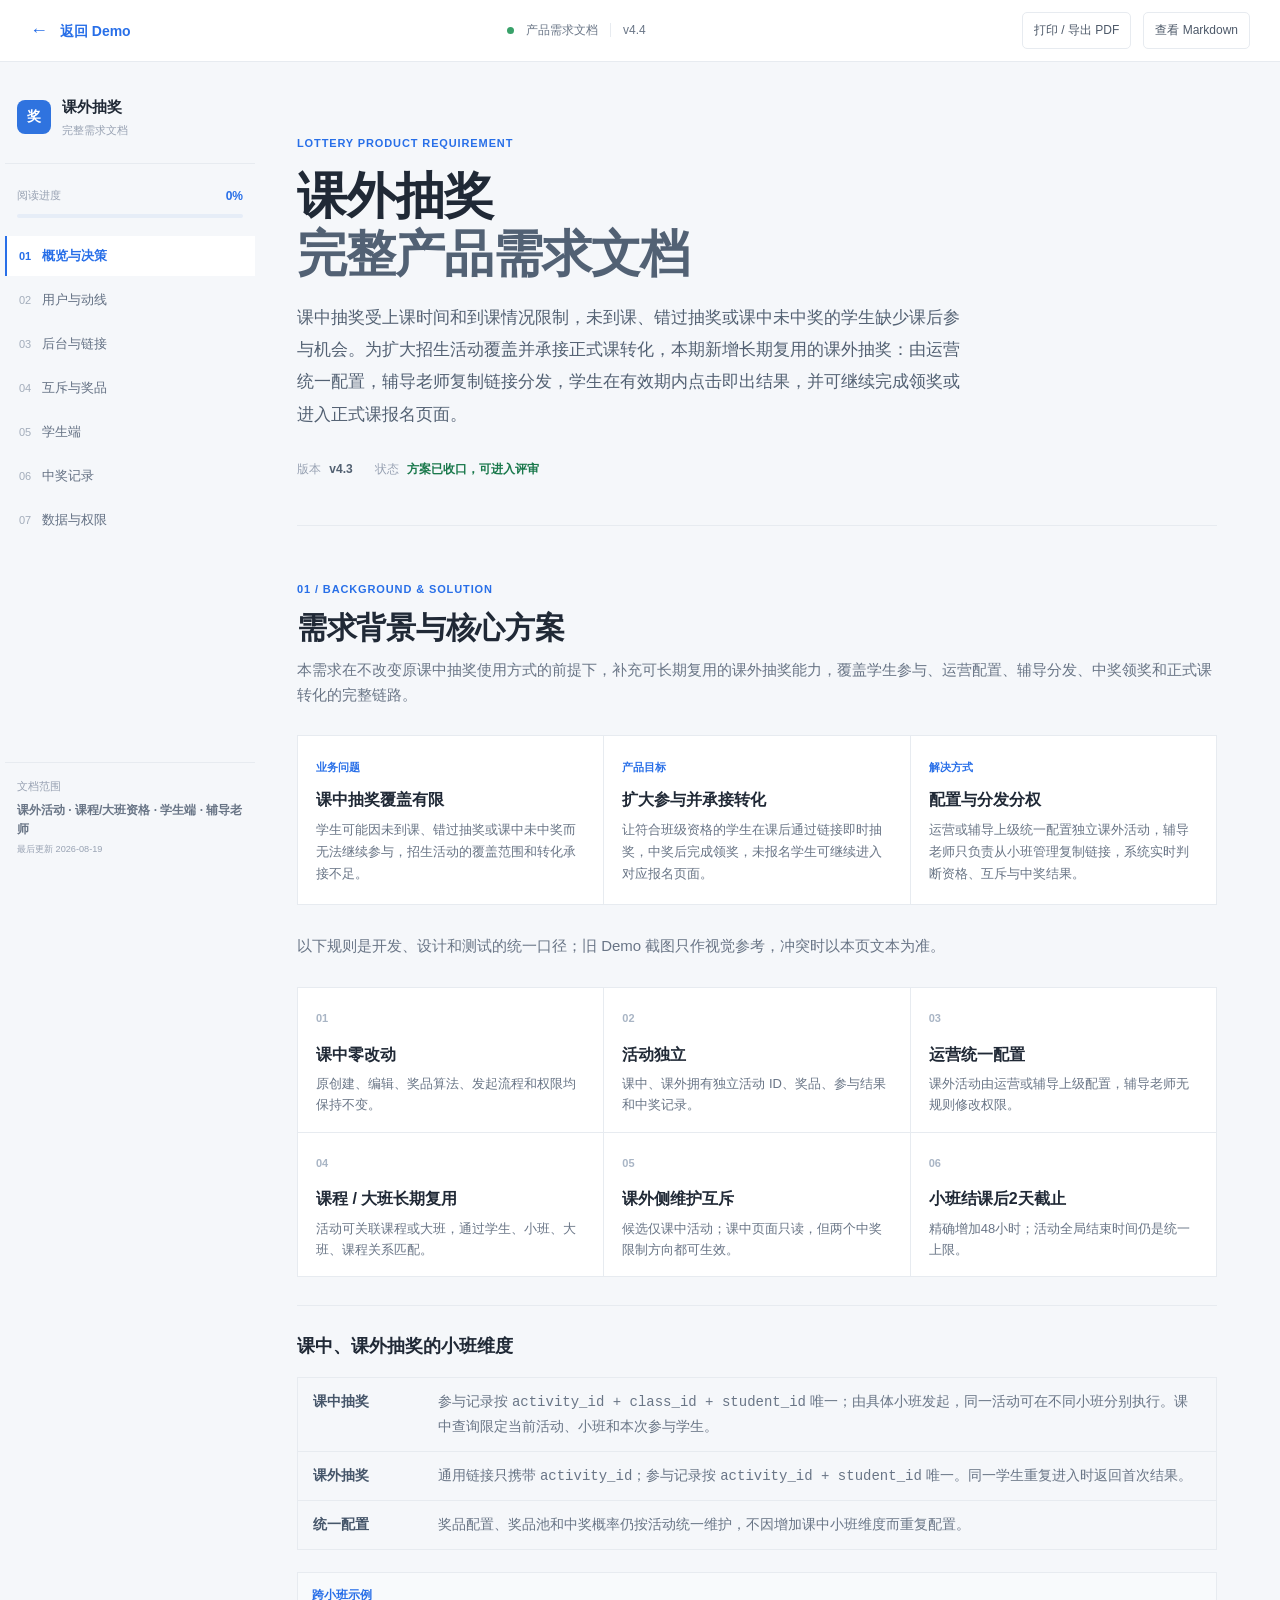
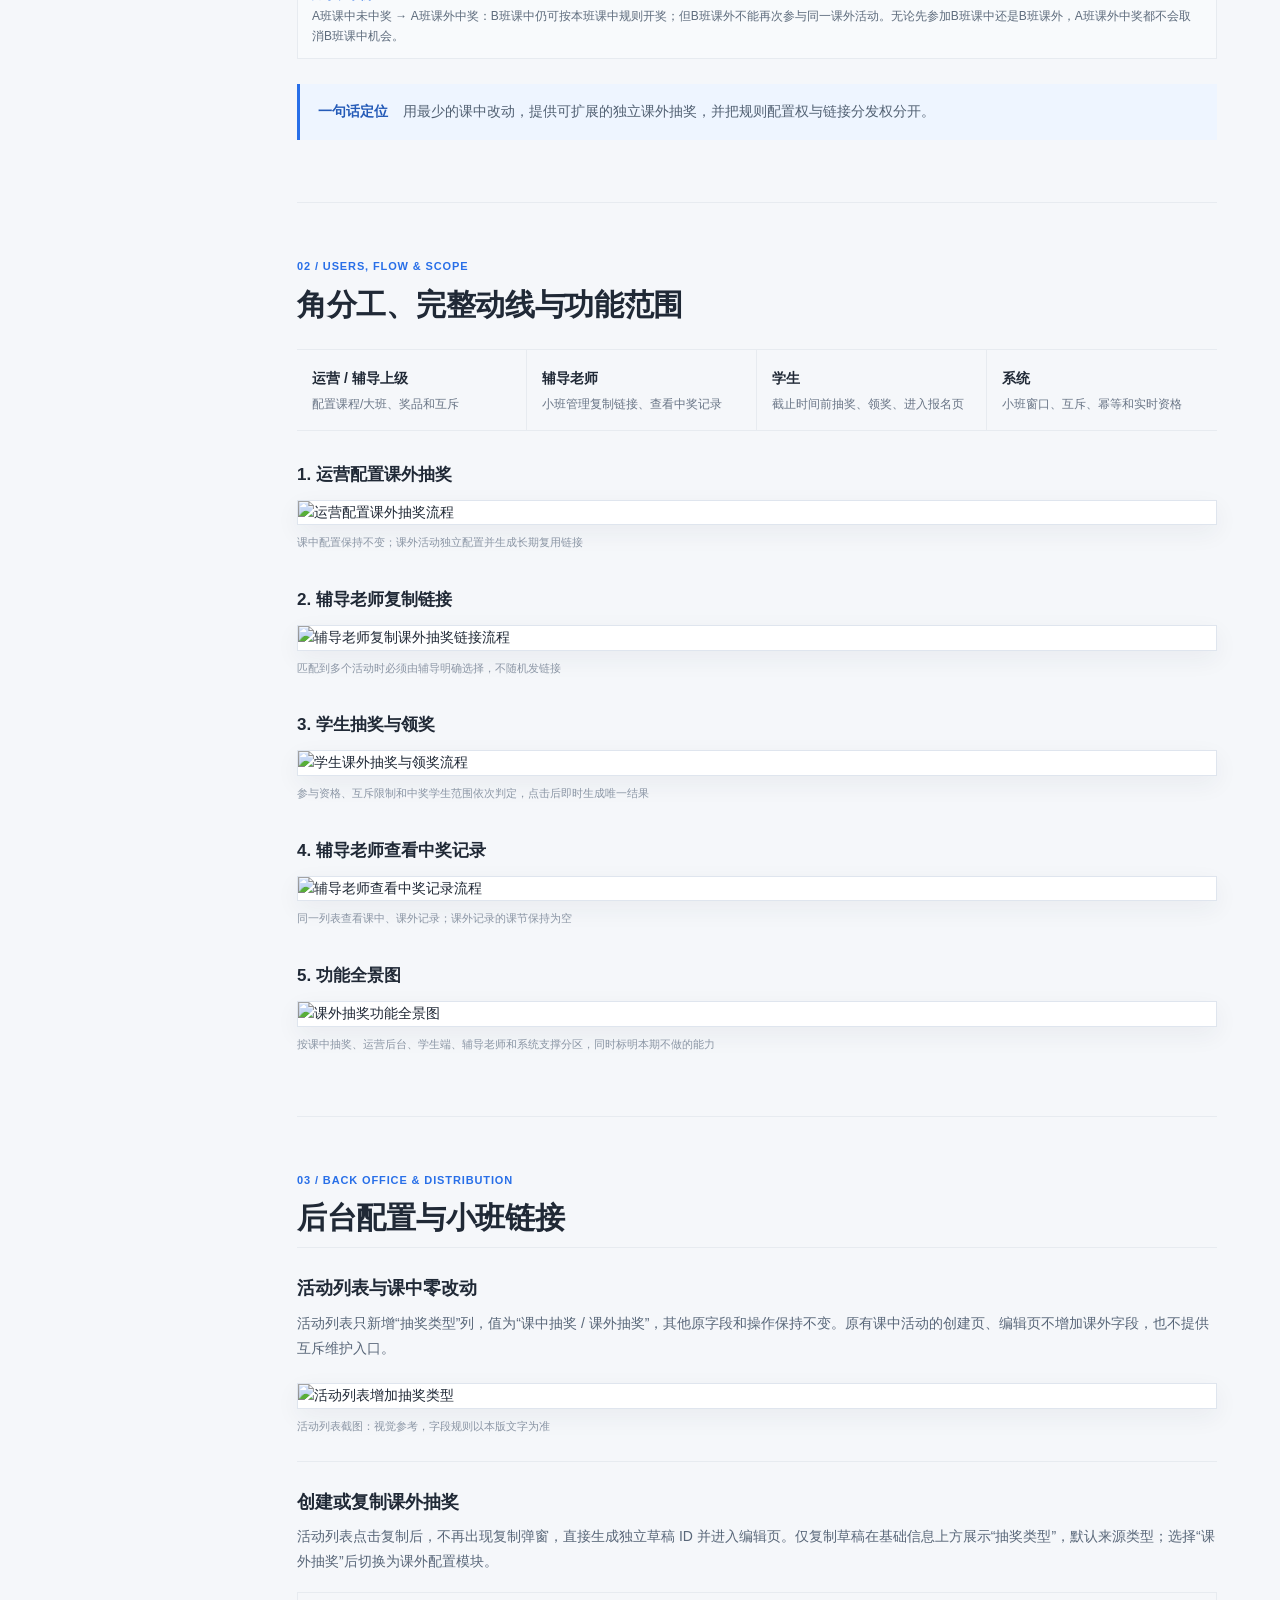
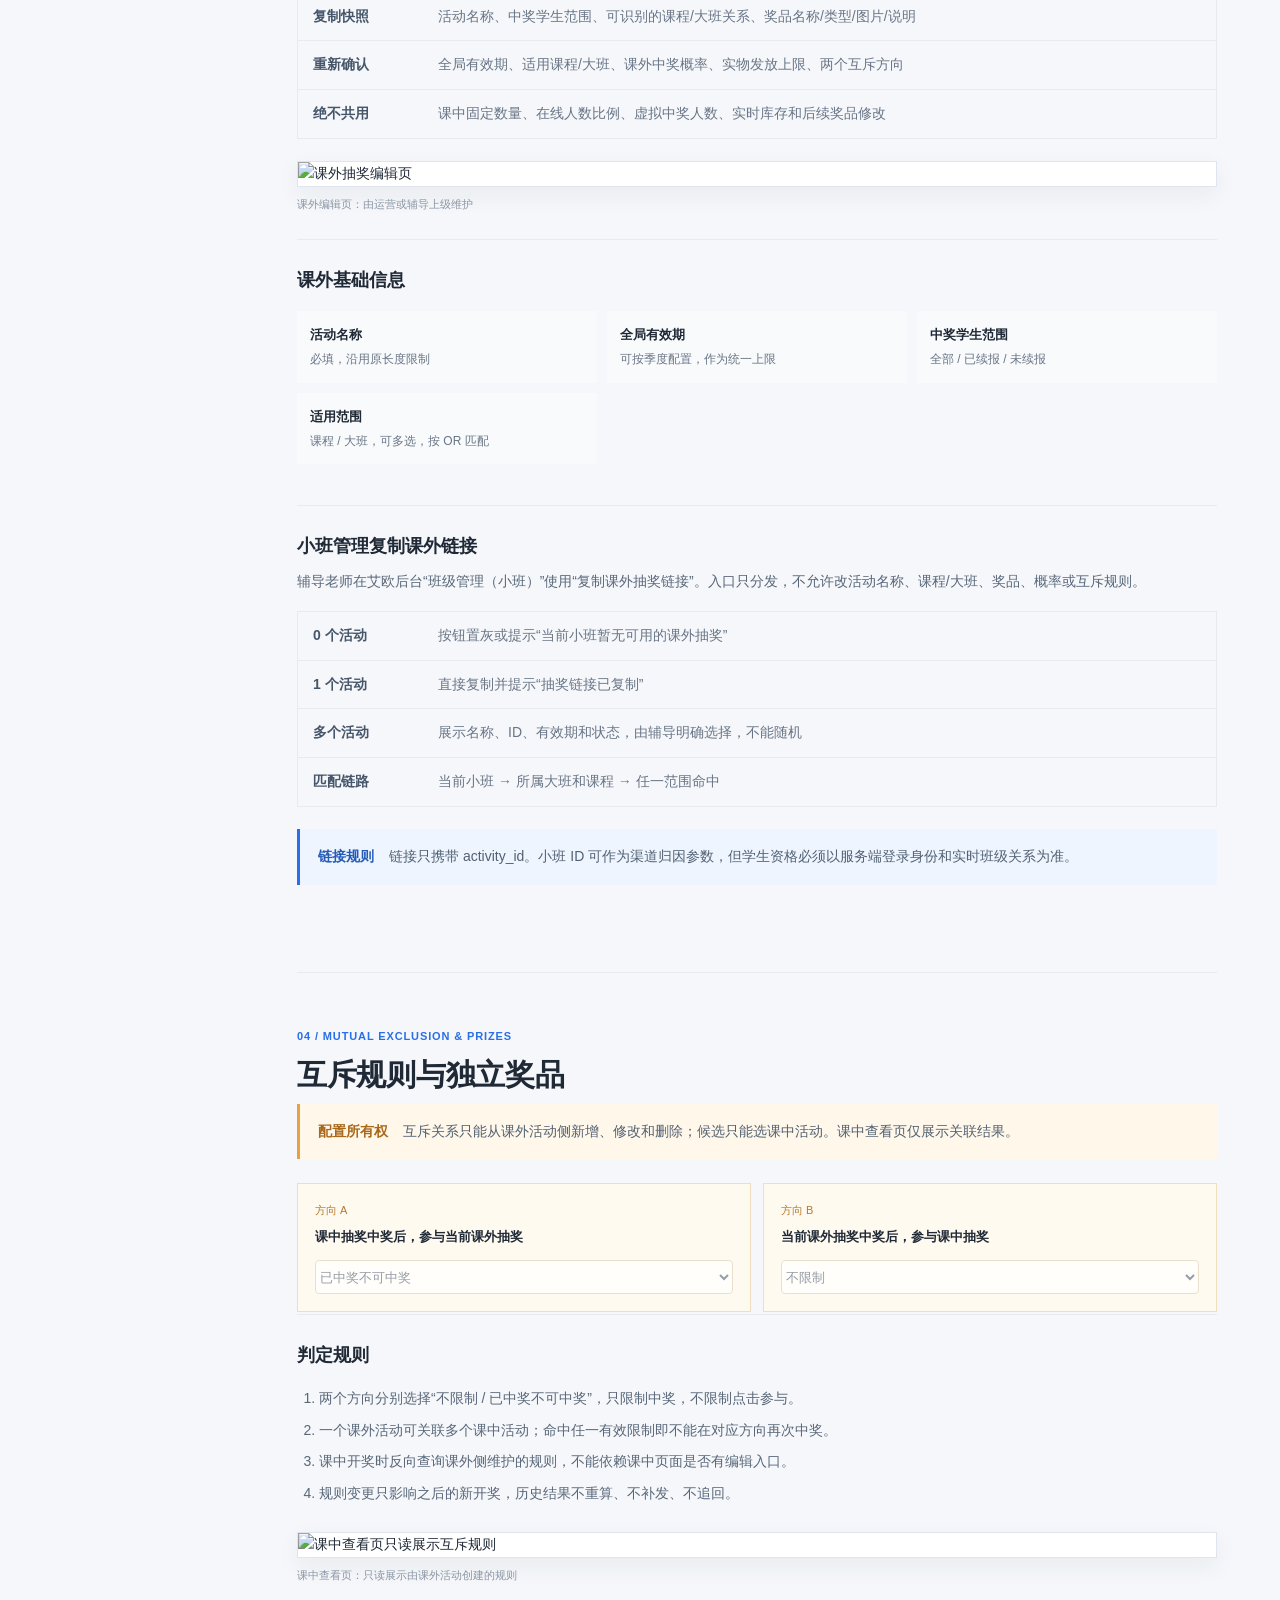
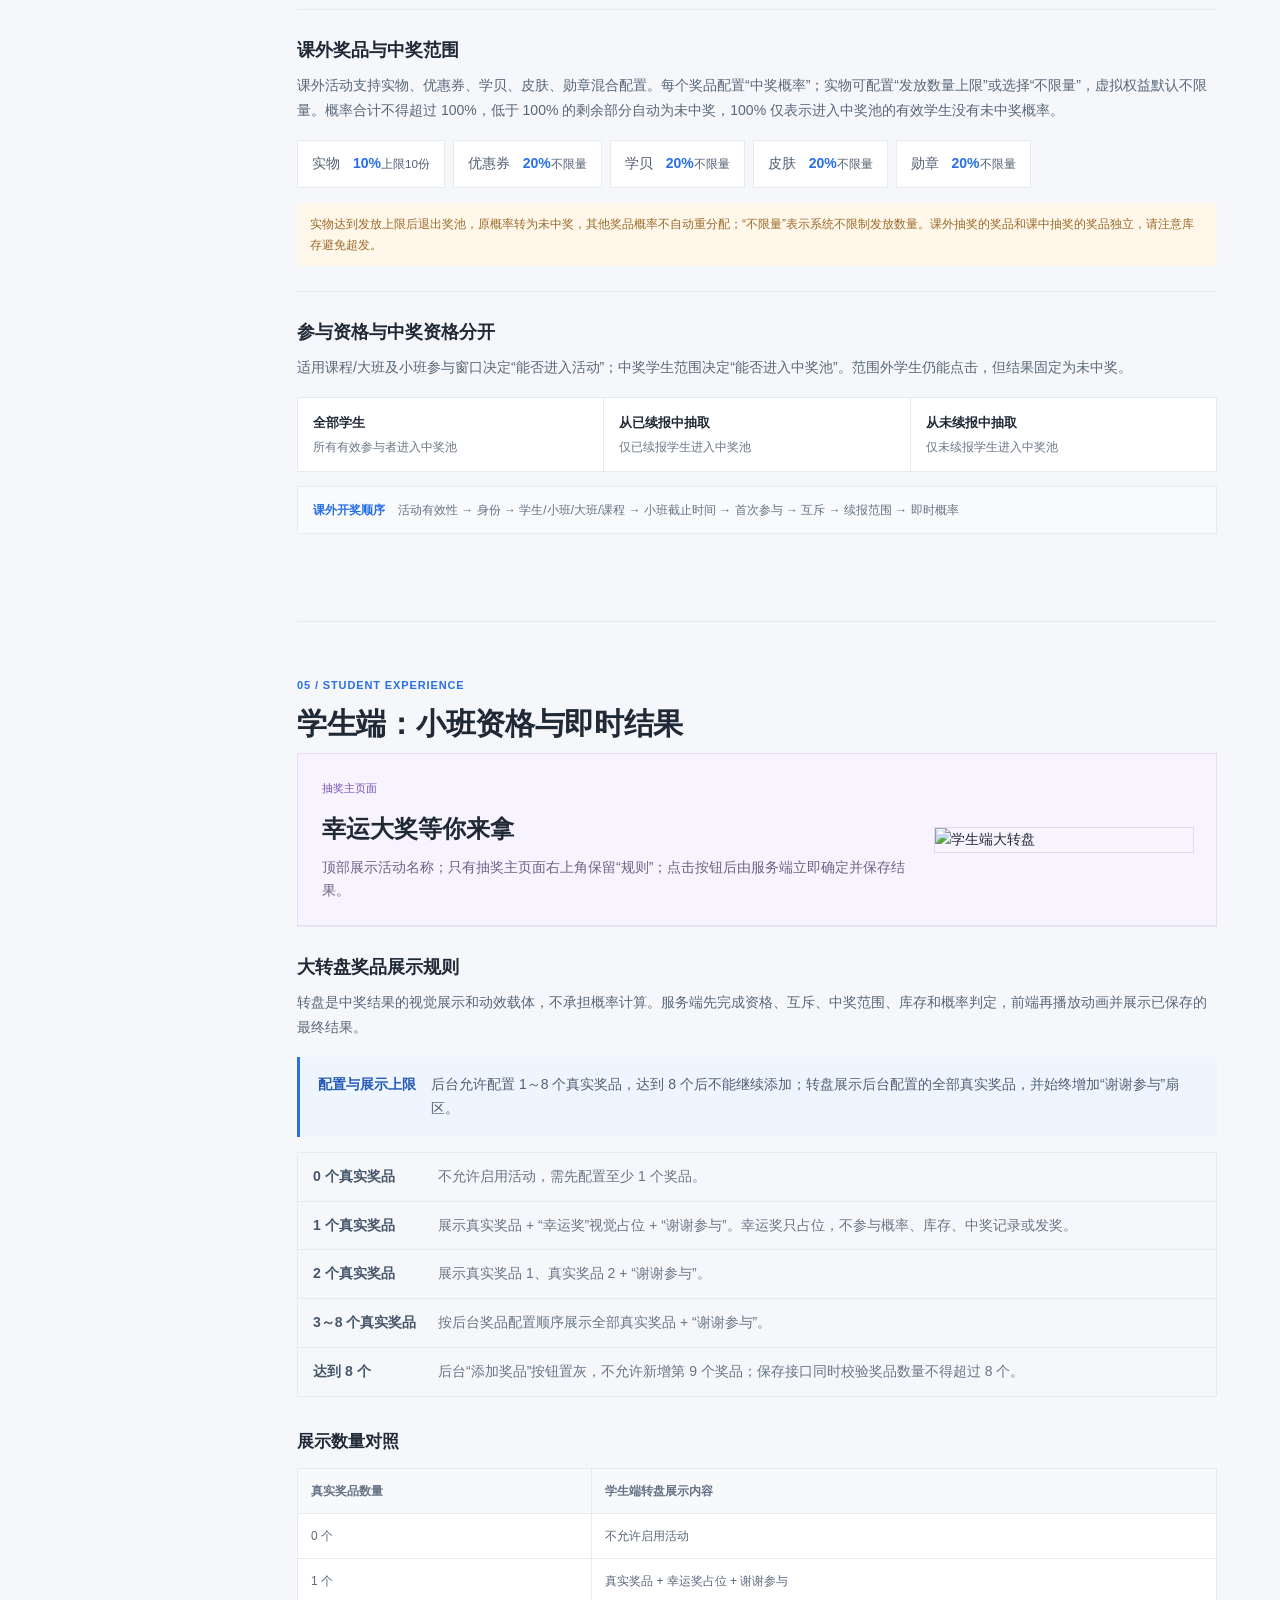
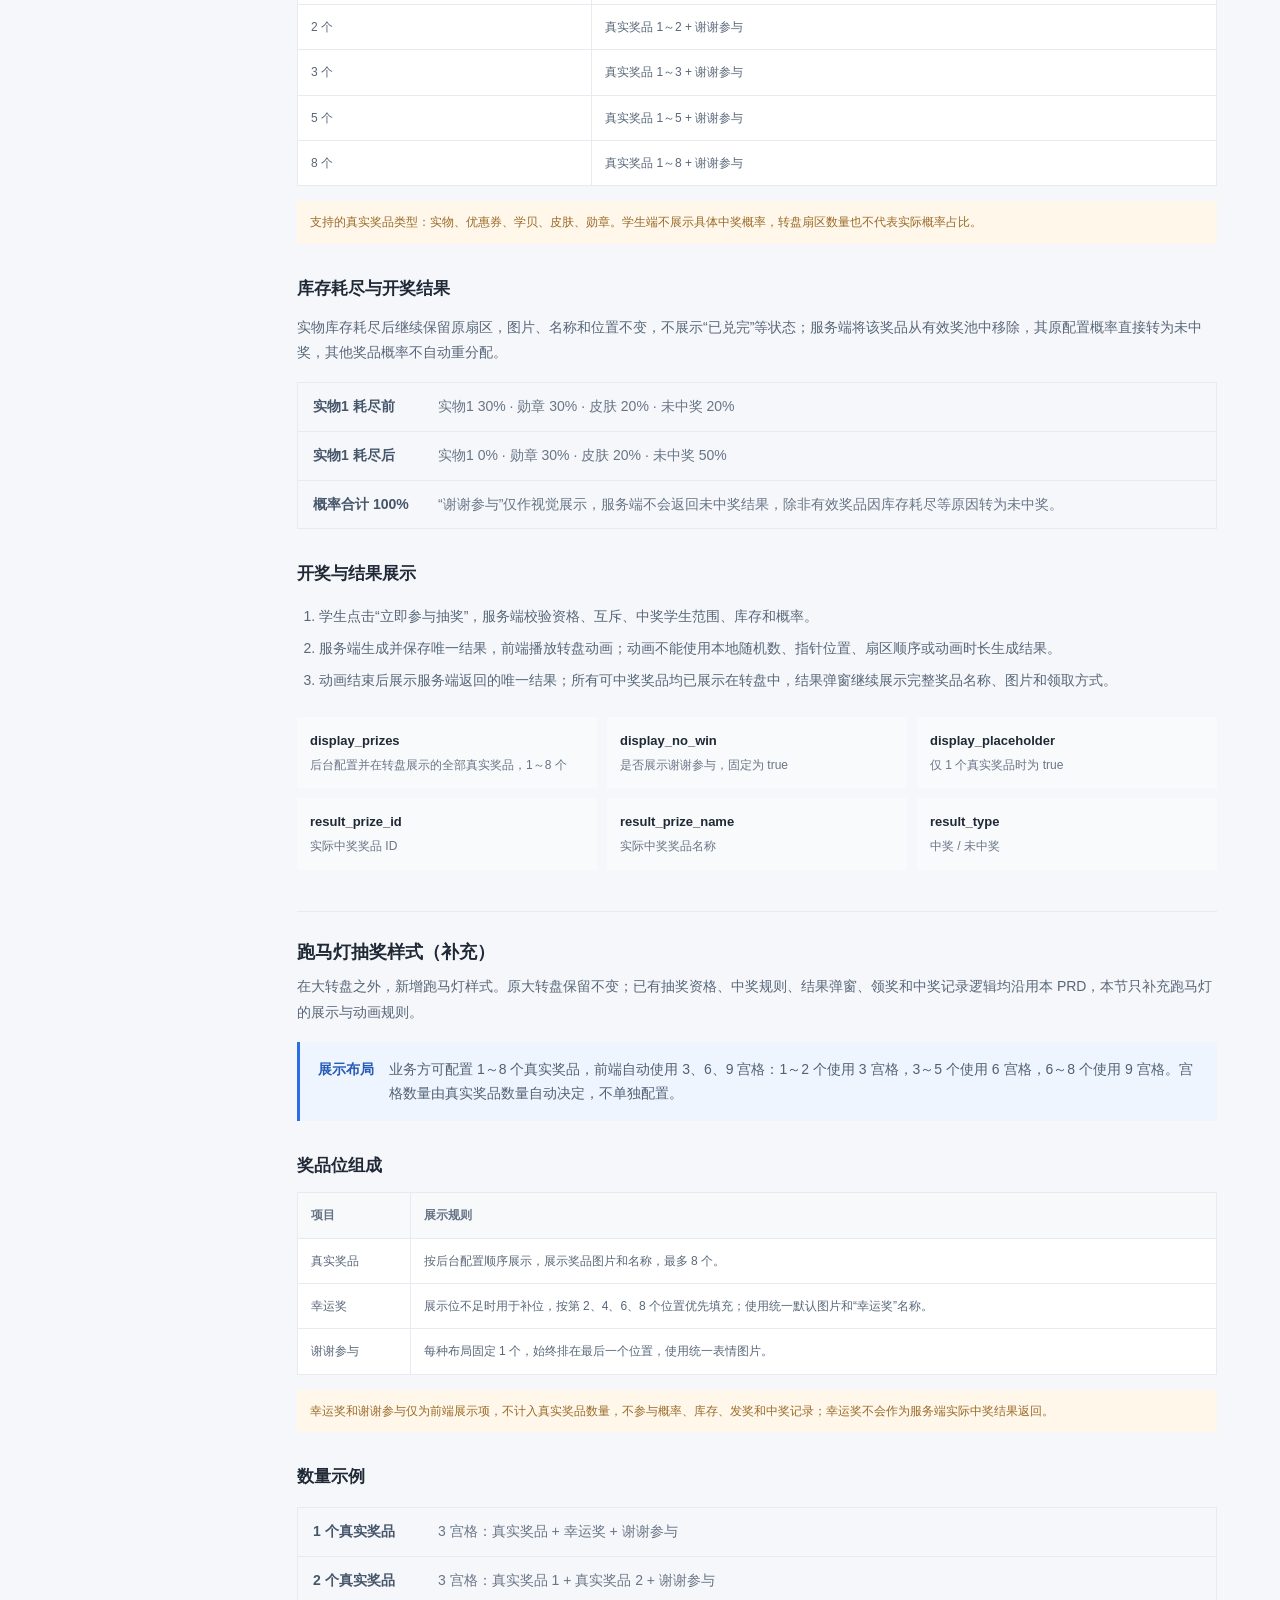
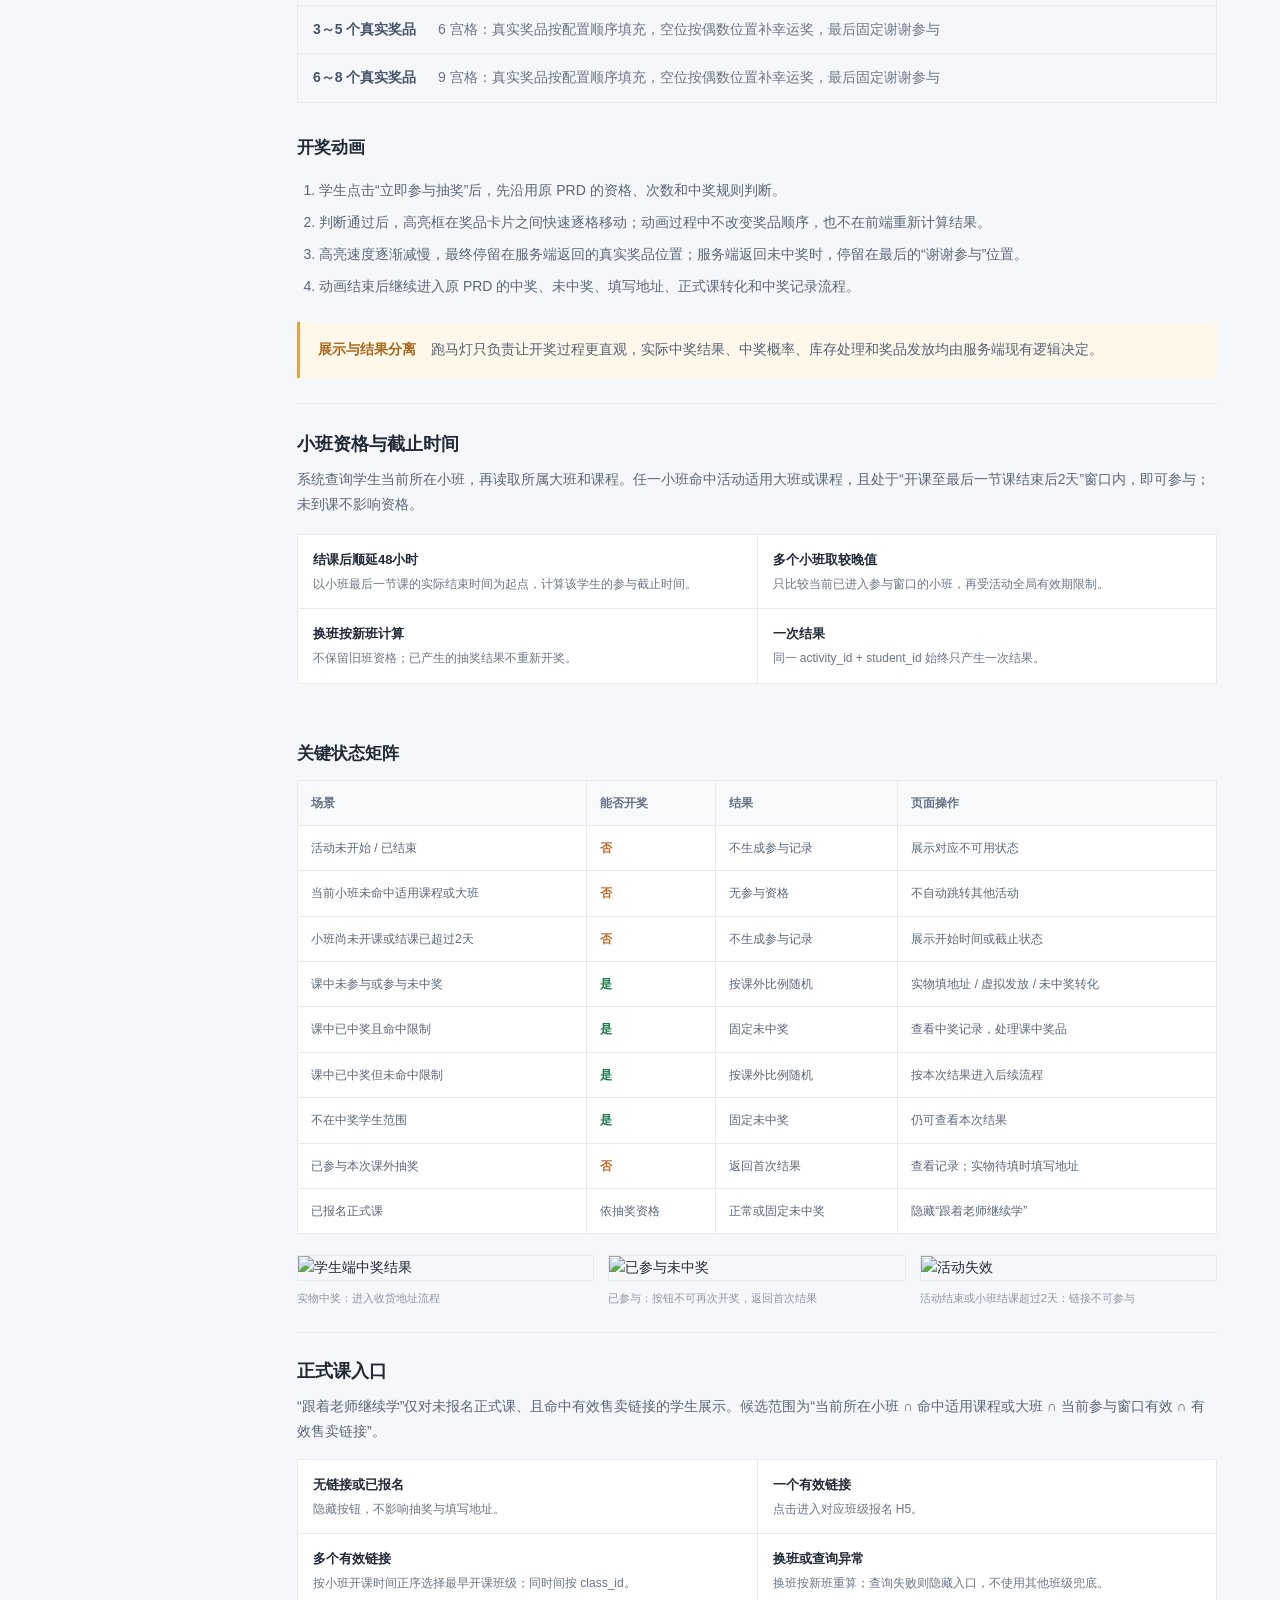
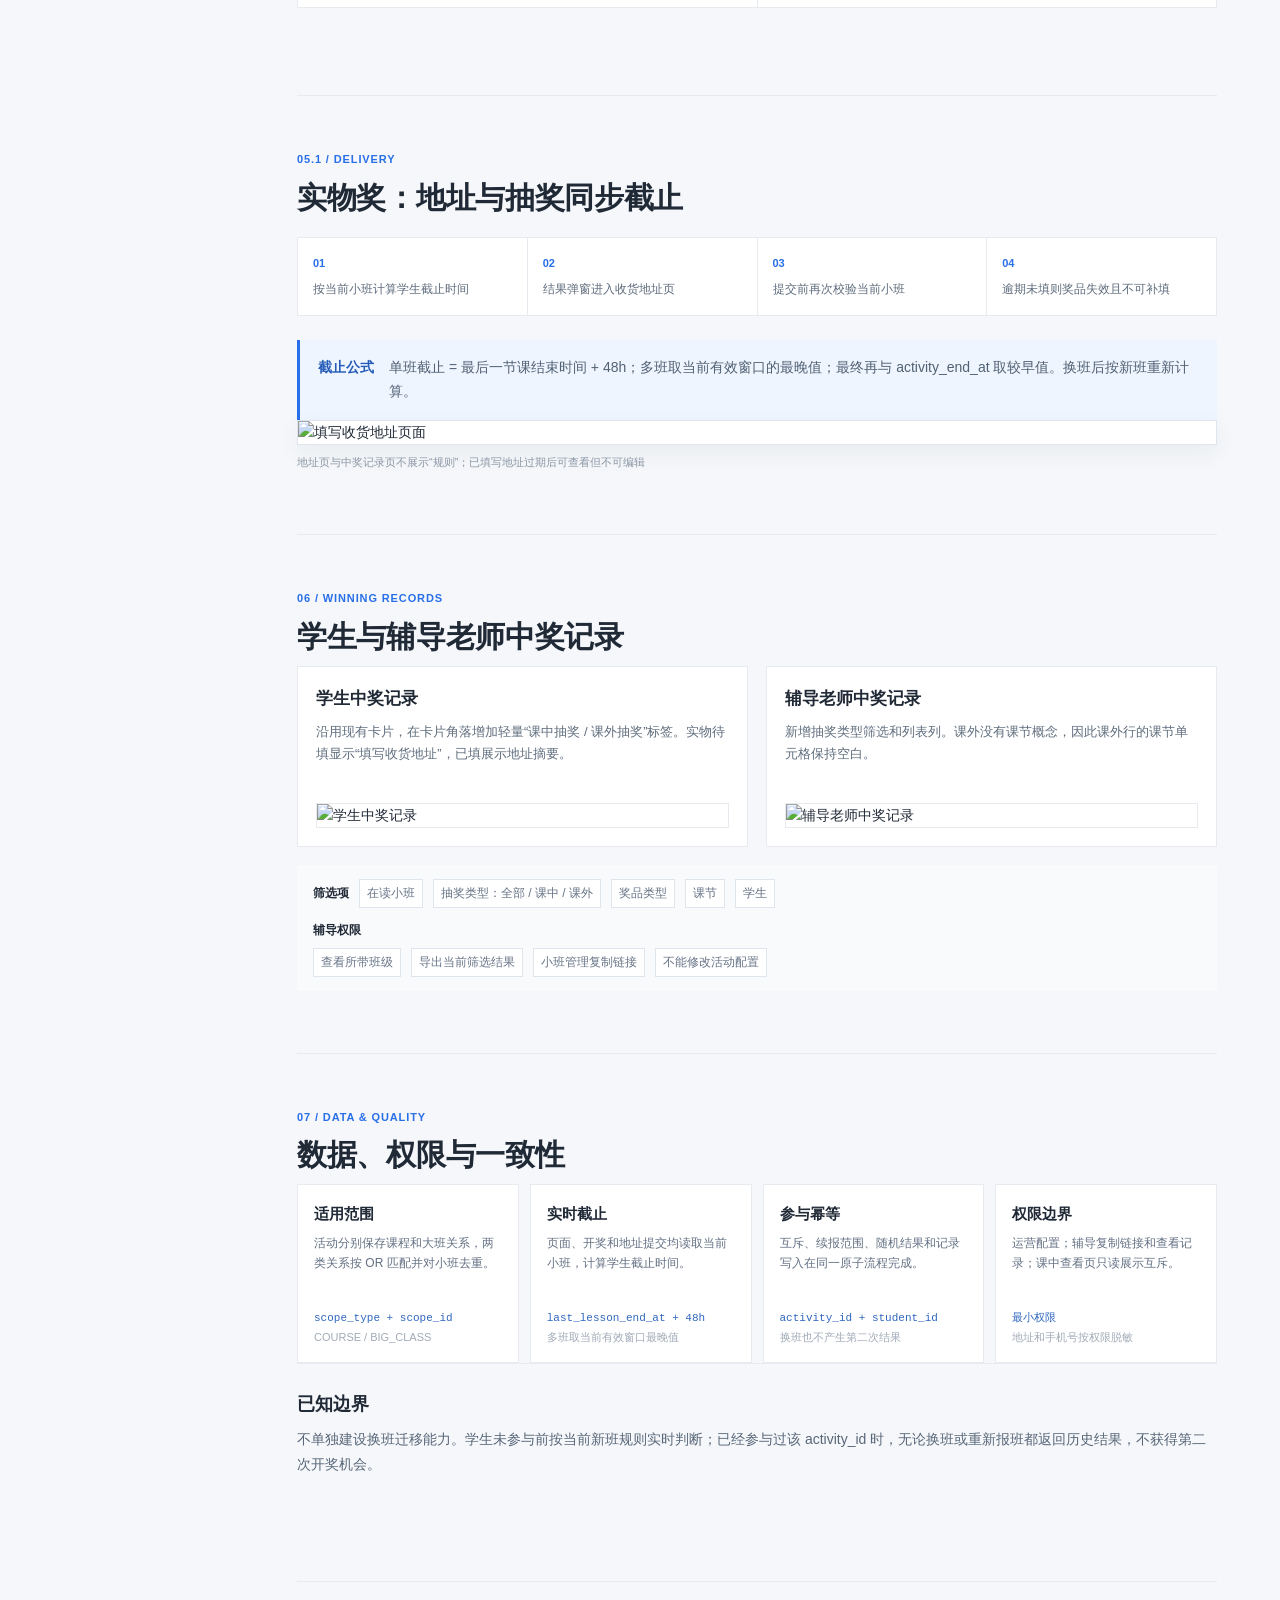
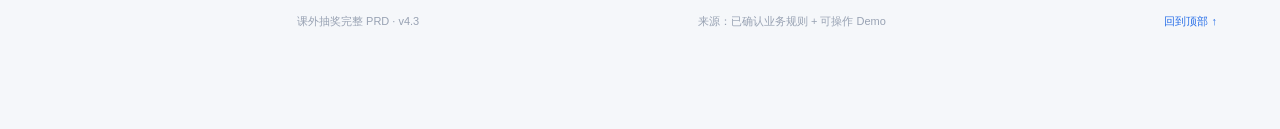
==== commit a44099c4: "Update PRD cross-class lottery rules" ====
--- a/prd.html
+++ b/prd.html
@@ -54,6 +54,7 @@
           <article><b>05</b><h3>课外侧维护互斥</h3><p>候选仅课中活动；课中页面只读，但两个中奖限制方向都可生效。</p></article>
           <article><b>06</b><h3>小班结课后2天截止</h3><p>精确增加48小时；活动全局结束时间仍是统一上限。</p></article>
         </div>
+        <div class="subsection compact-rule-summary"><h3>课中、课外抽奖的小班维度</h3><div class="rule-table"><div><b>课中抽奖</b><span>参与记录按 <code>activity_id + class_id + student_id</code> 唯一；由具体小班发起，同一活动可在不同小班分别执行。课中查询限定当前活动、小班和本次参与学生。</span></div><div><b>课外抽奖</b><span>通用链接只携带 <code>activity_id</code>；参与记录按 <code>activity_id + student_id</code> 唯一。同一学生重复进入时返回首次结果。</span></div><div><b>统一配置</b><span>奖品配置、奖品池和中奖概率仍按活动统一维护，不因增加课中小班维度而重复配置。</span></div></div><div class="multi-class-example"><strong>跨小班示例</strong><br>A班课中未中奖 → A班课外中奖：B班课中仍可按本班课中规则开奖；但B班课外不能再次参与同一课外活动。无论先参加B班课中还是B班课外，A班课外中奖都不会取消B班课中机会。</div></div>
         <div class="callout callout-blue"><strong>一句话定位</strong><span>用最少的课中改动，提供可扩展的独立课外抽奖，并把规则配置权与链接分发权分开。</span></div>
       </section>
 
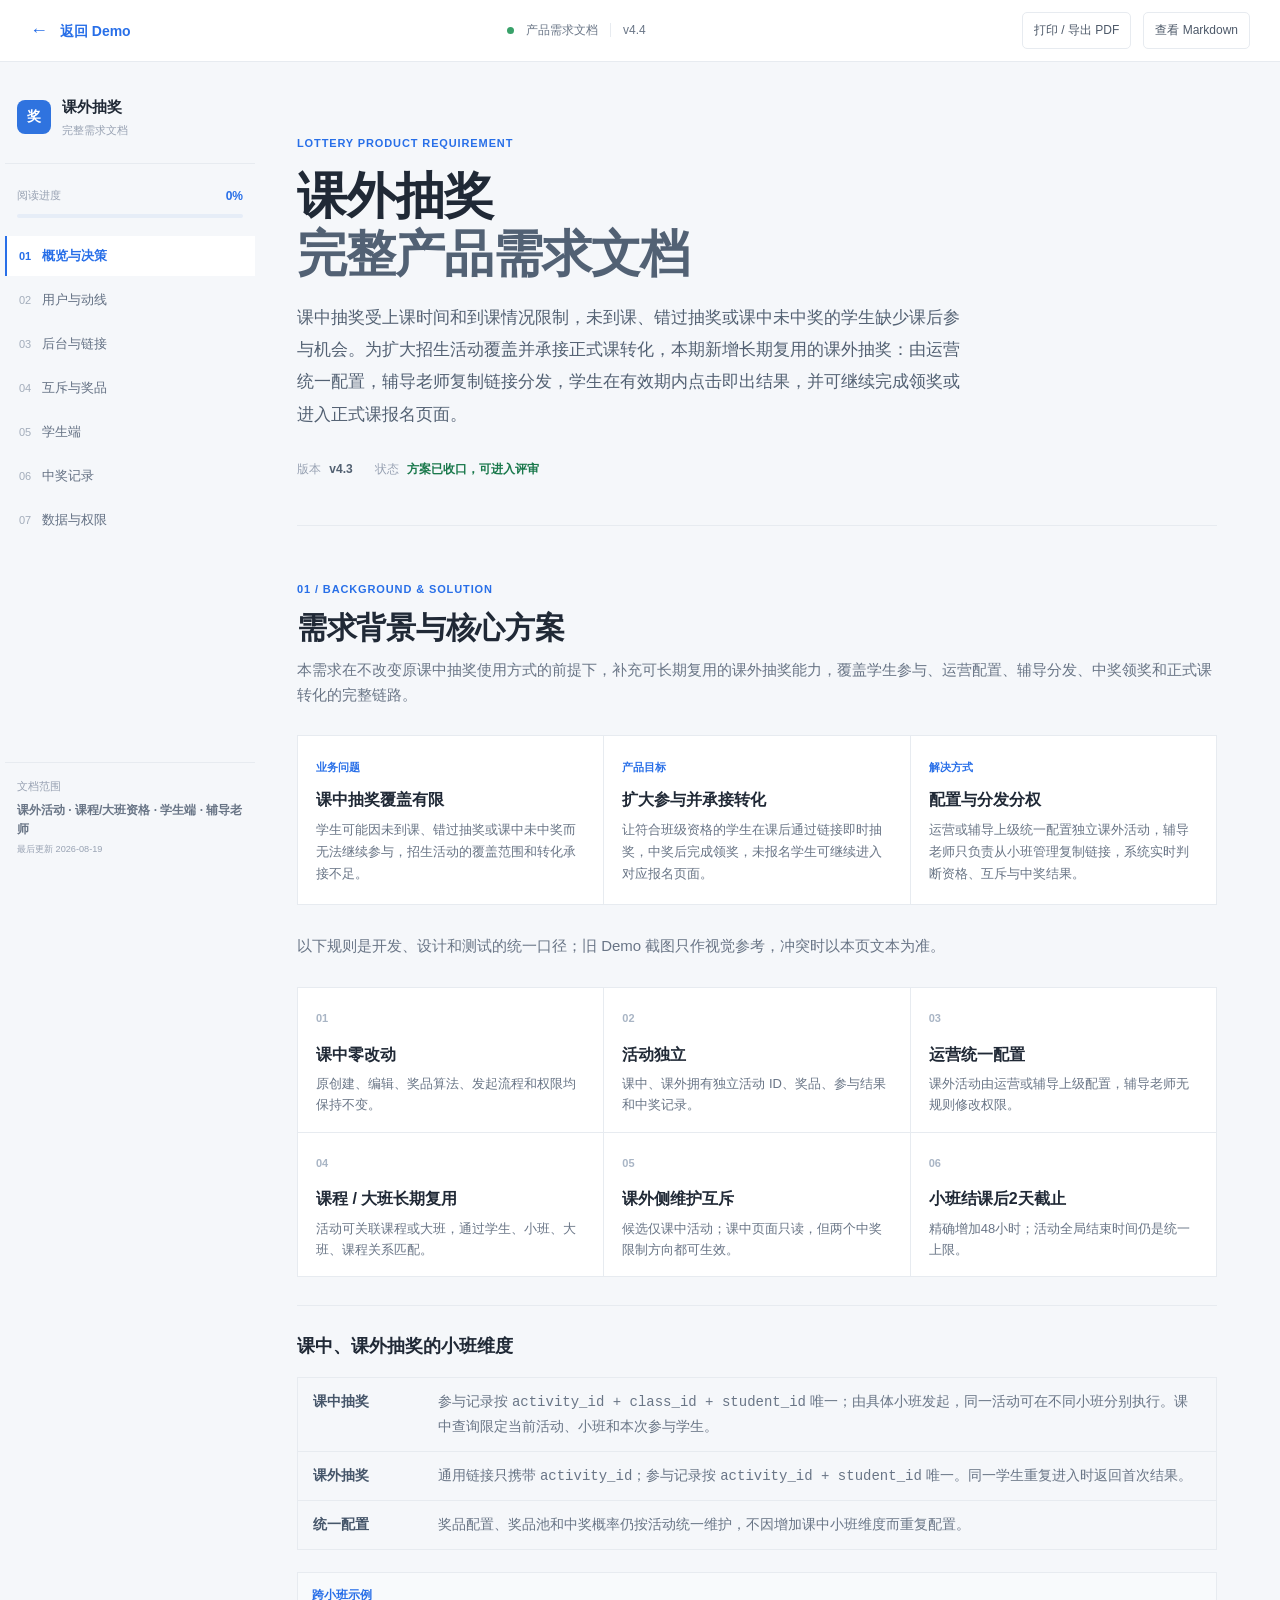
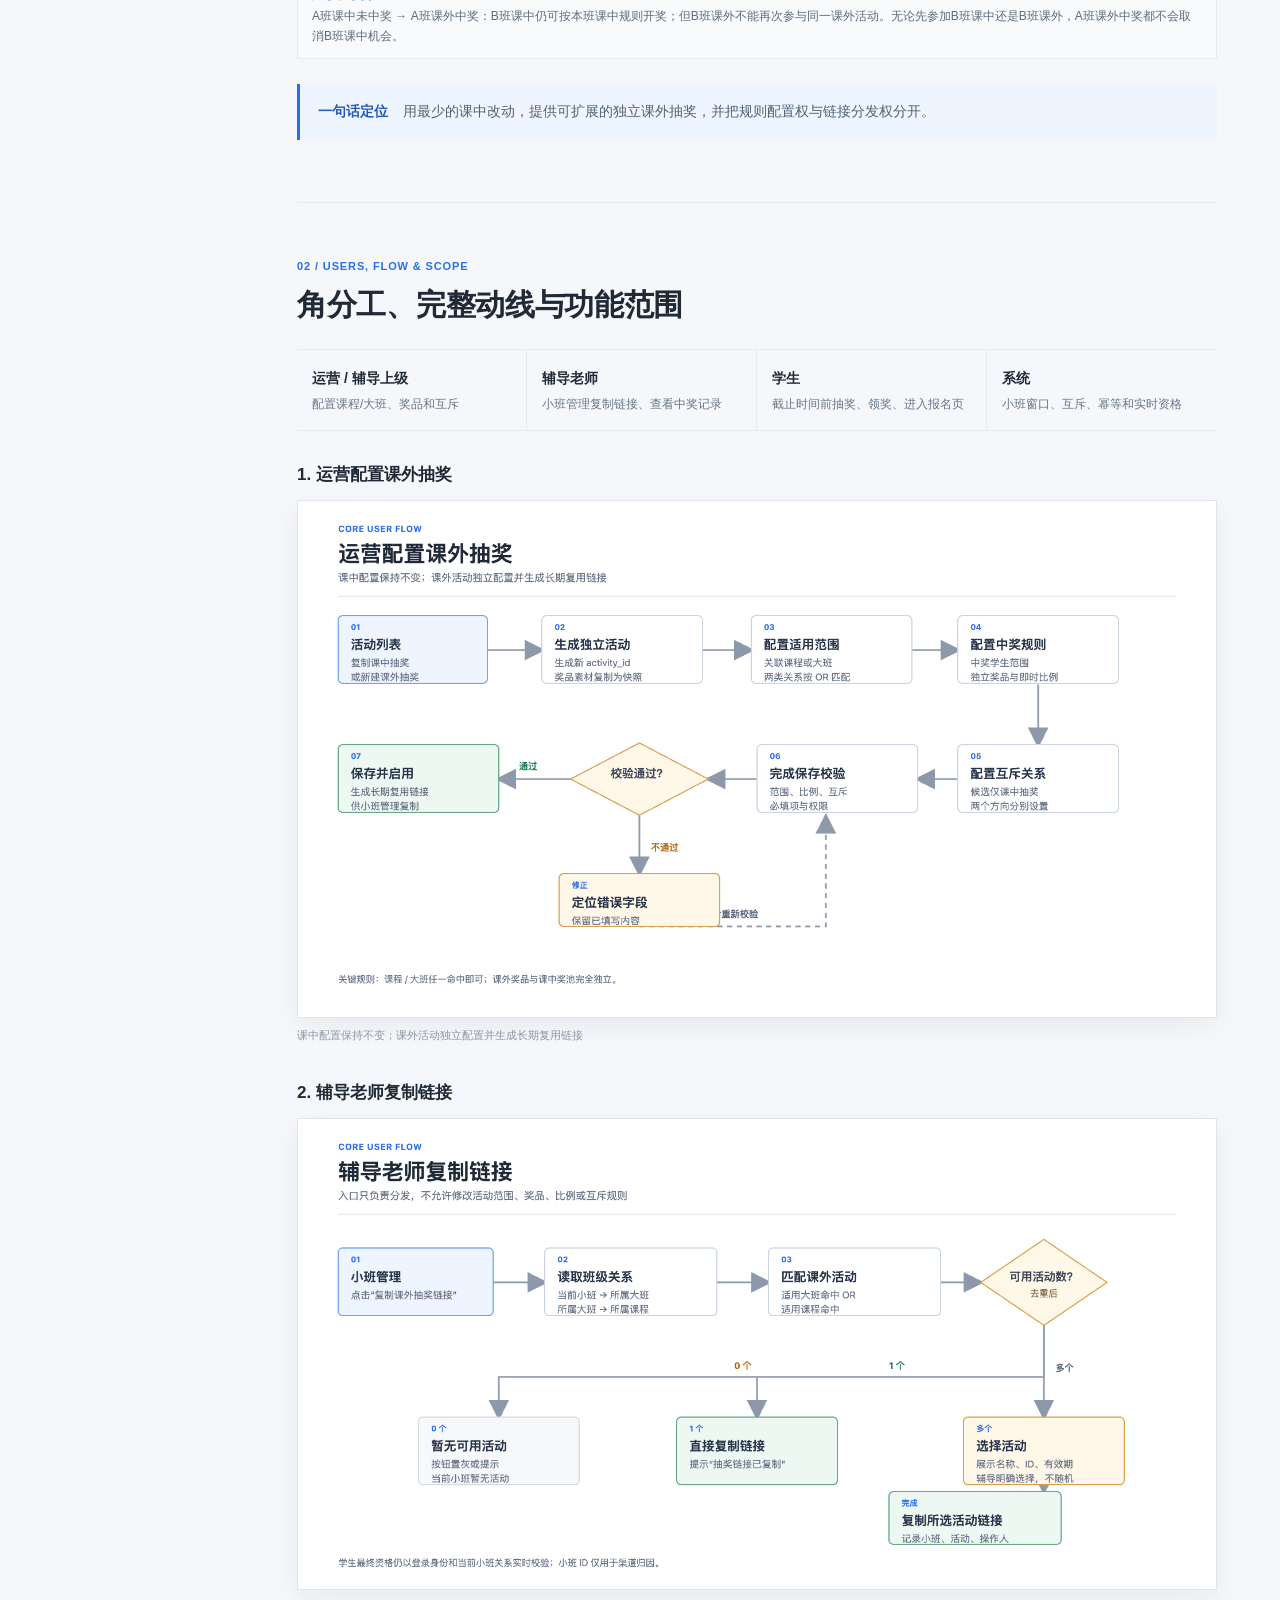
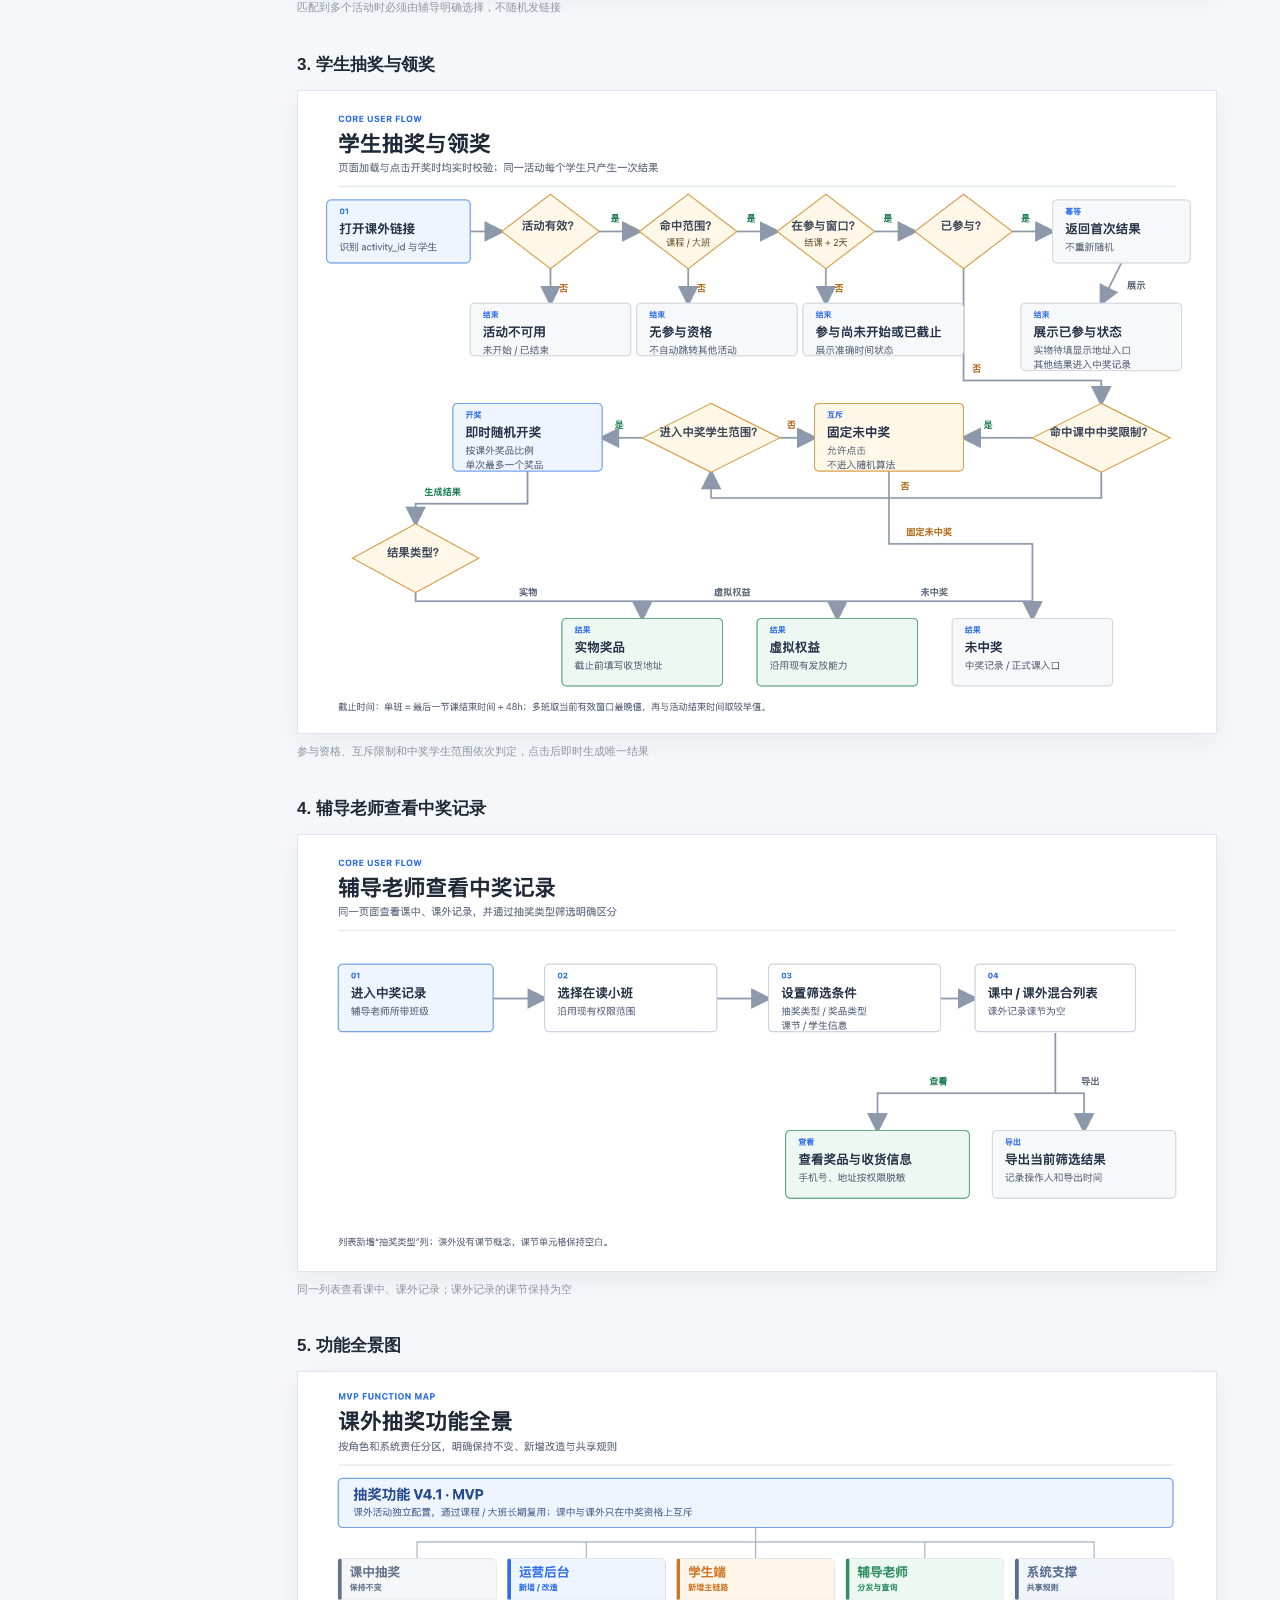
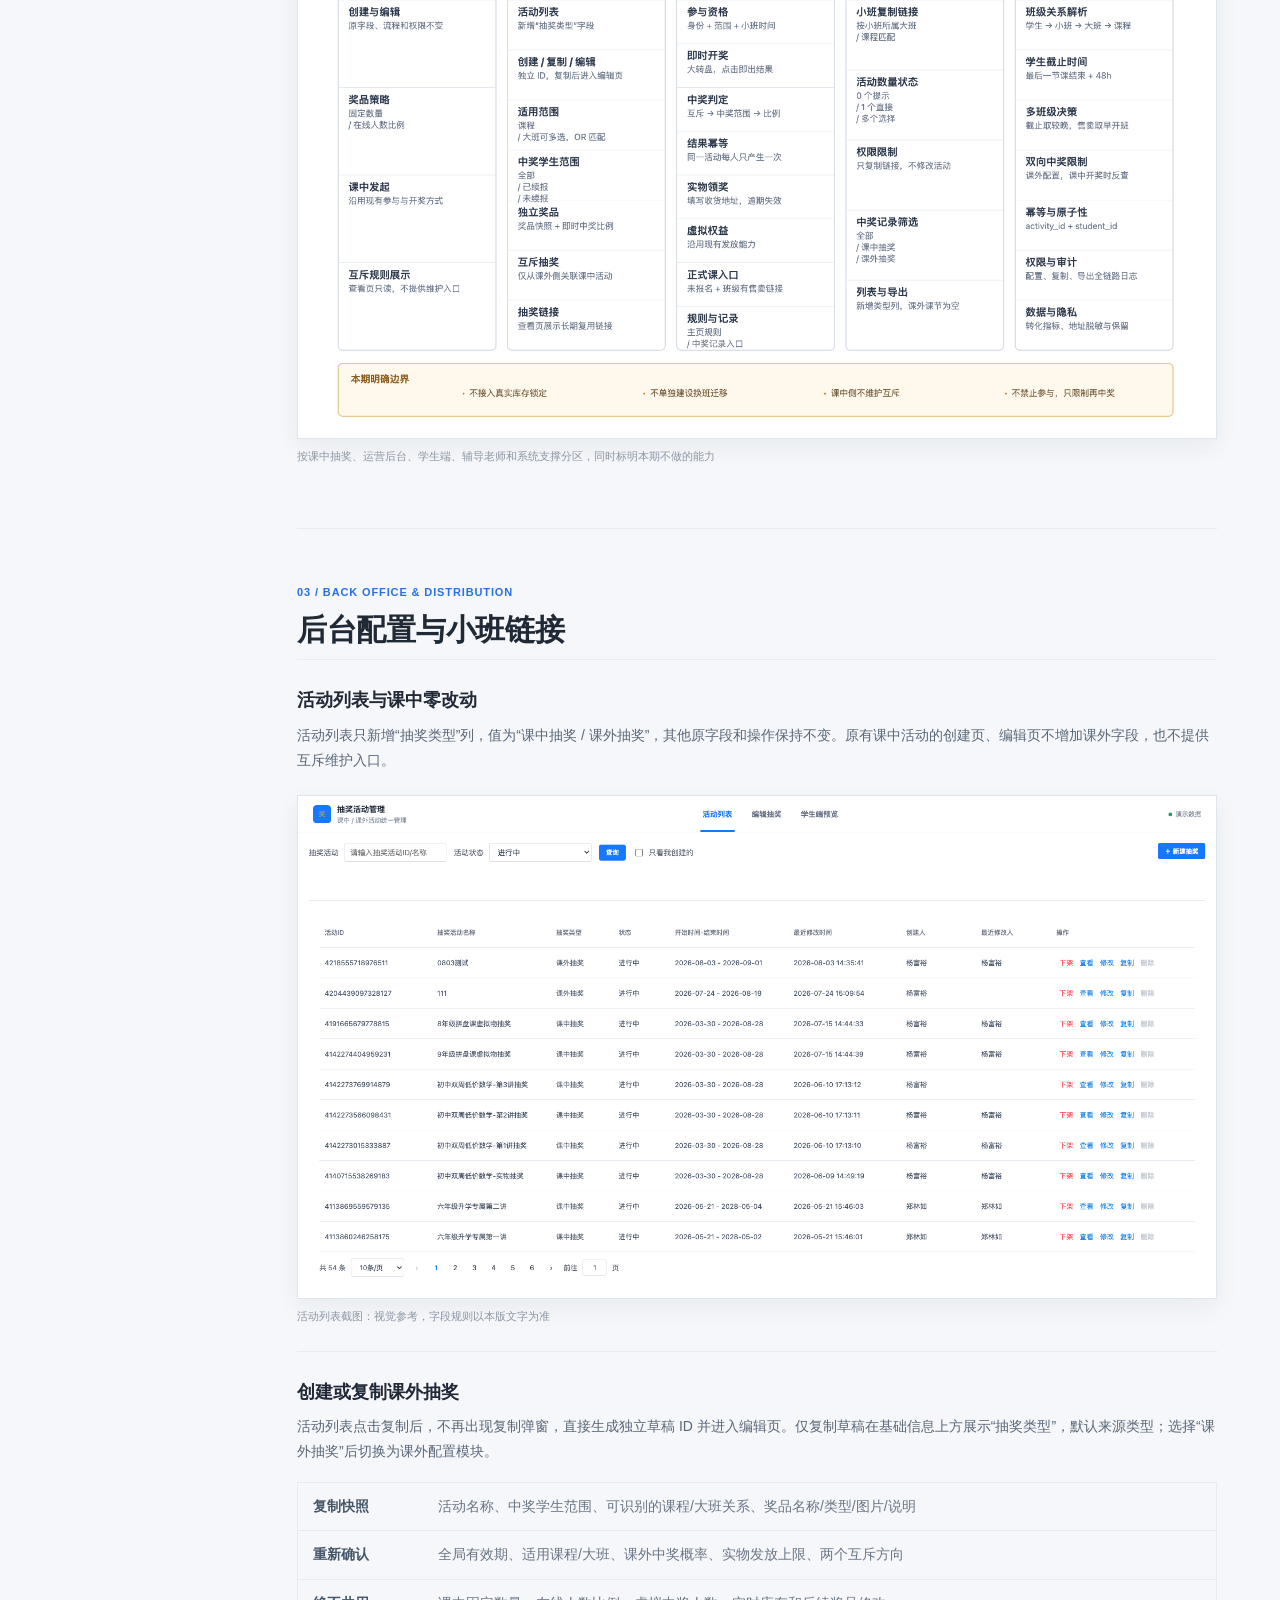
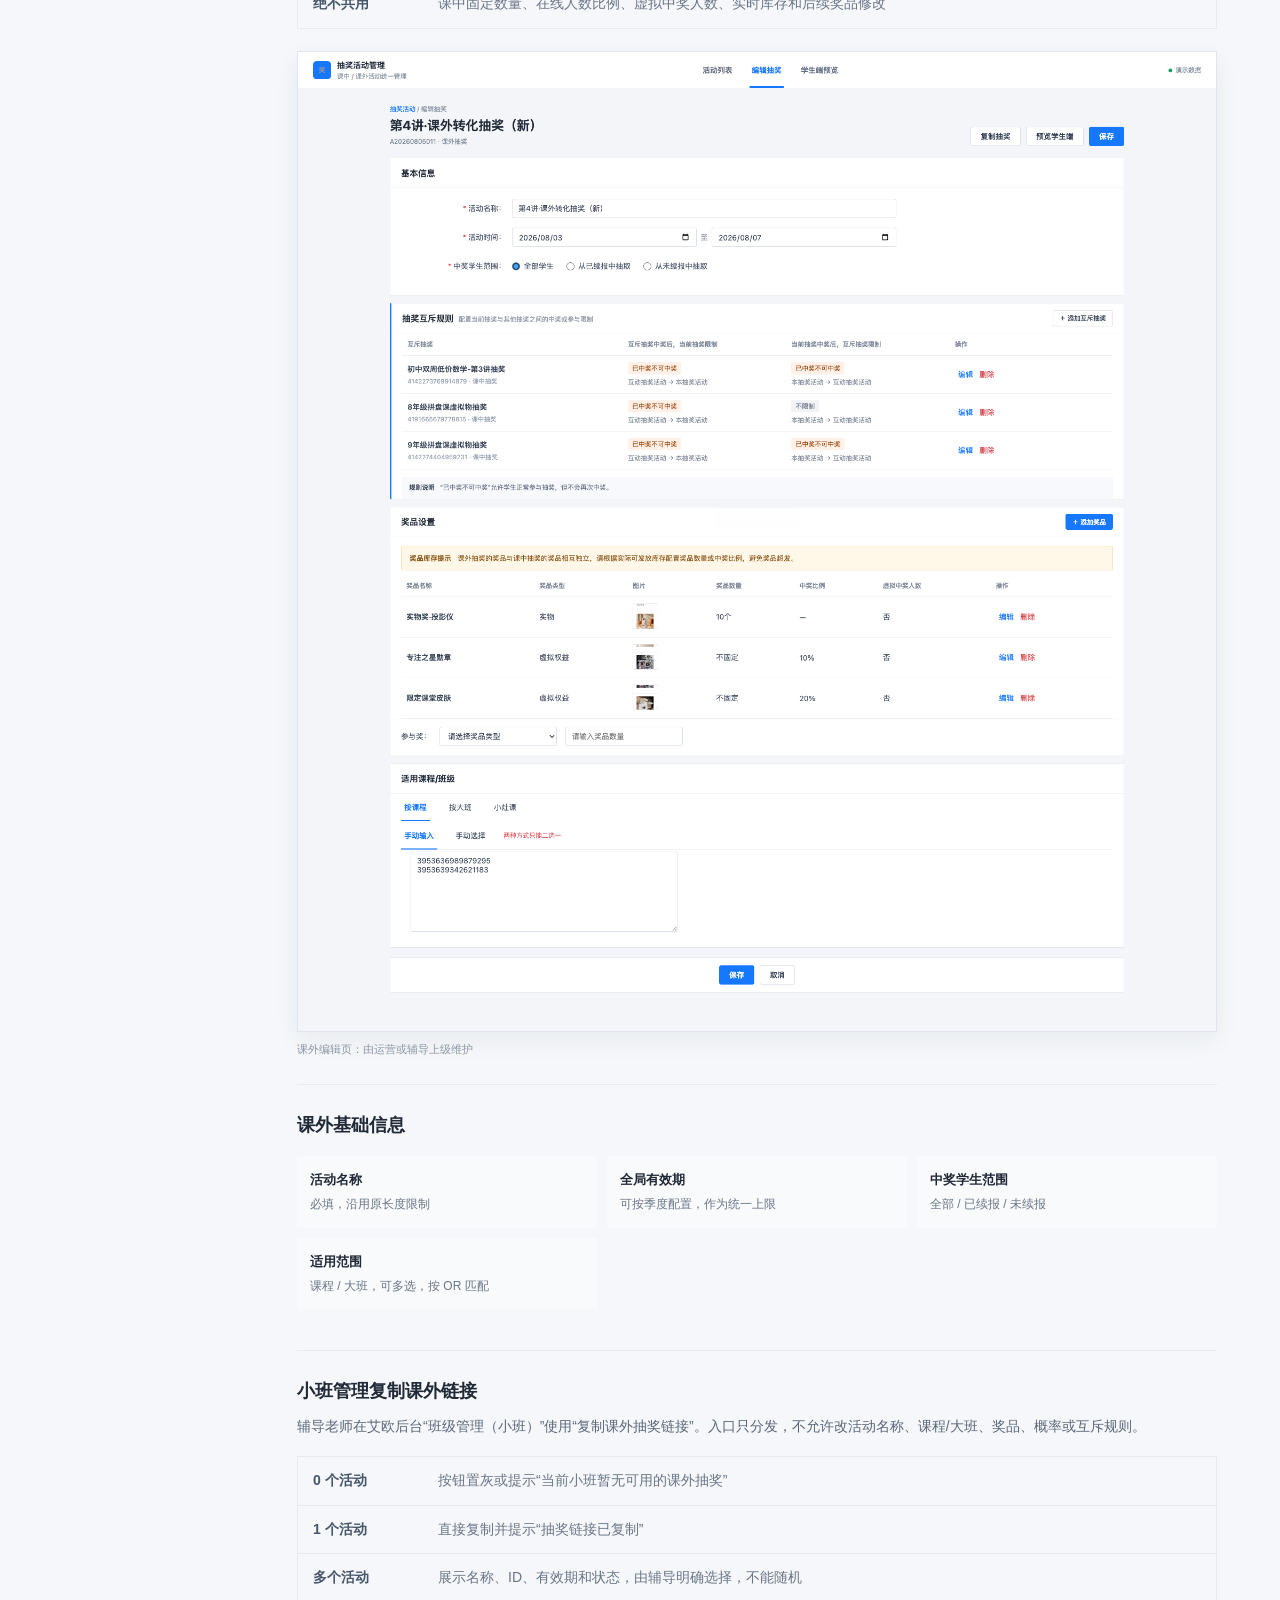
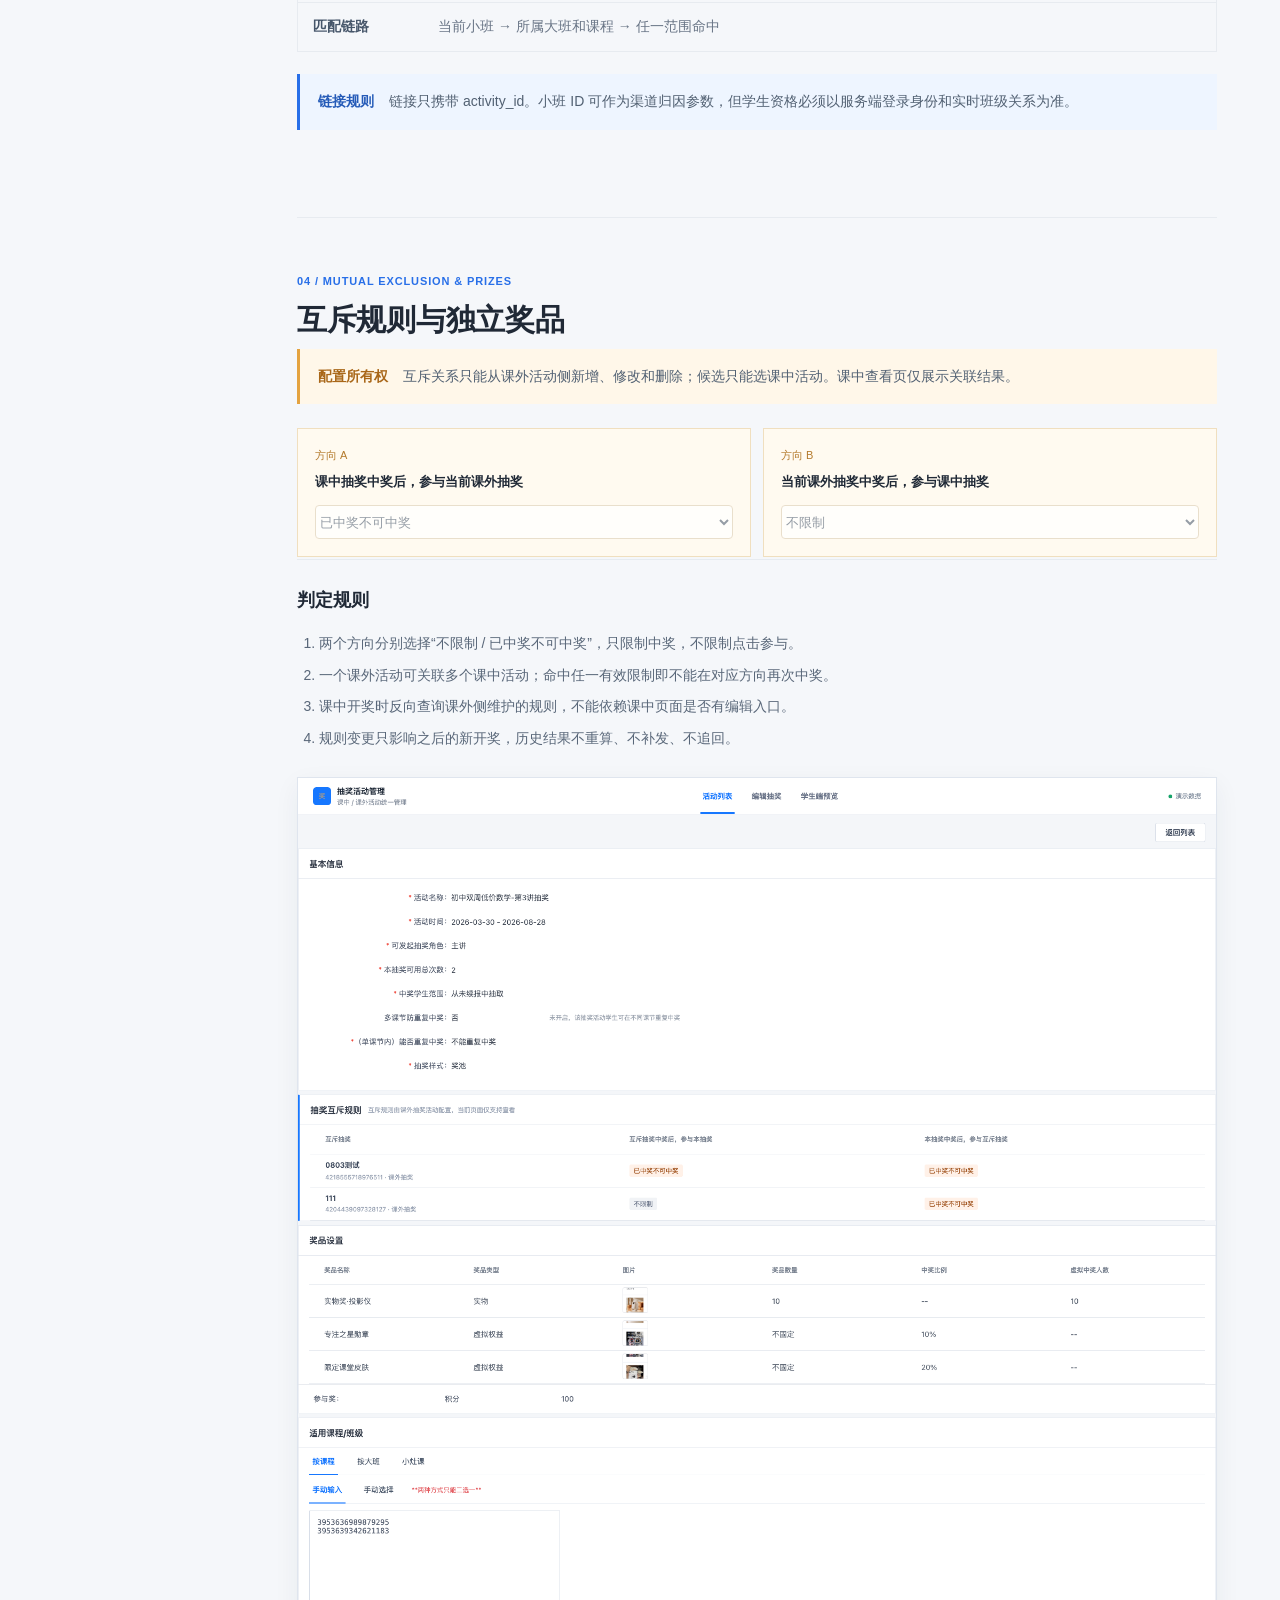
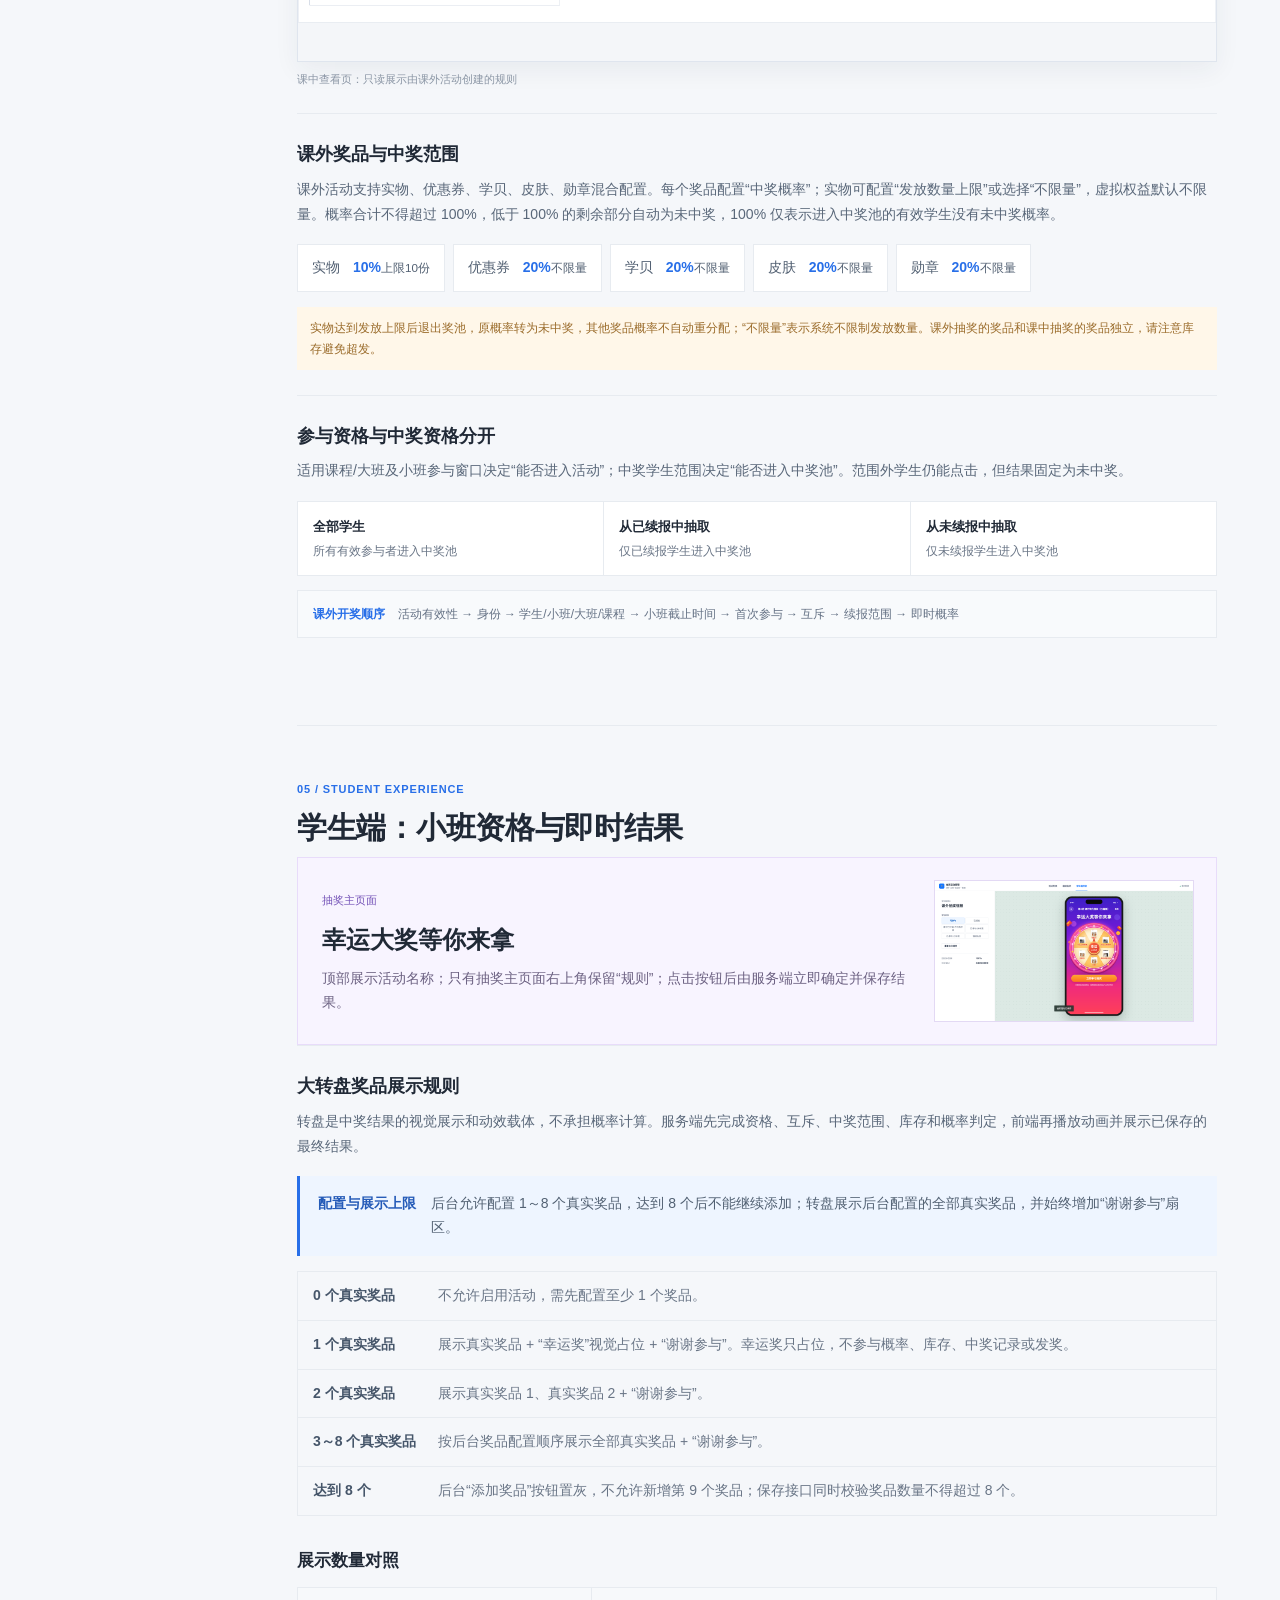
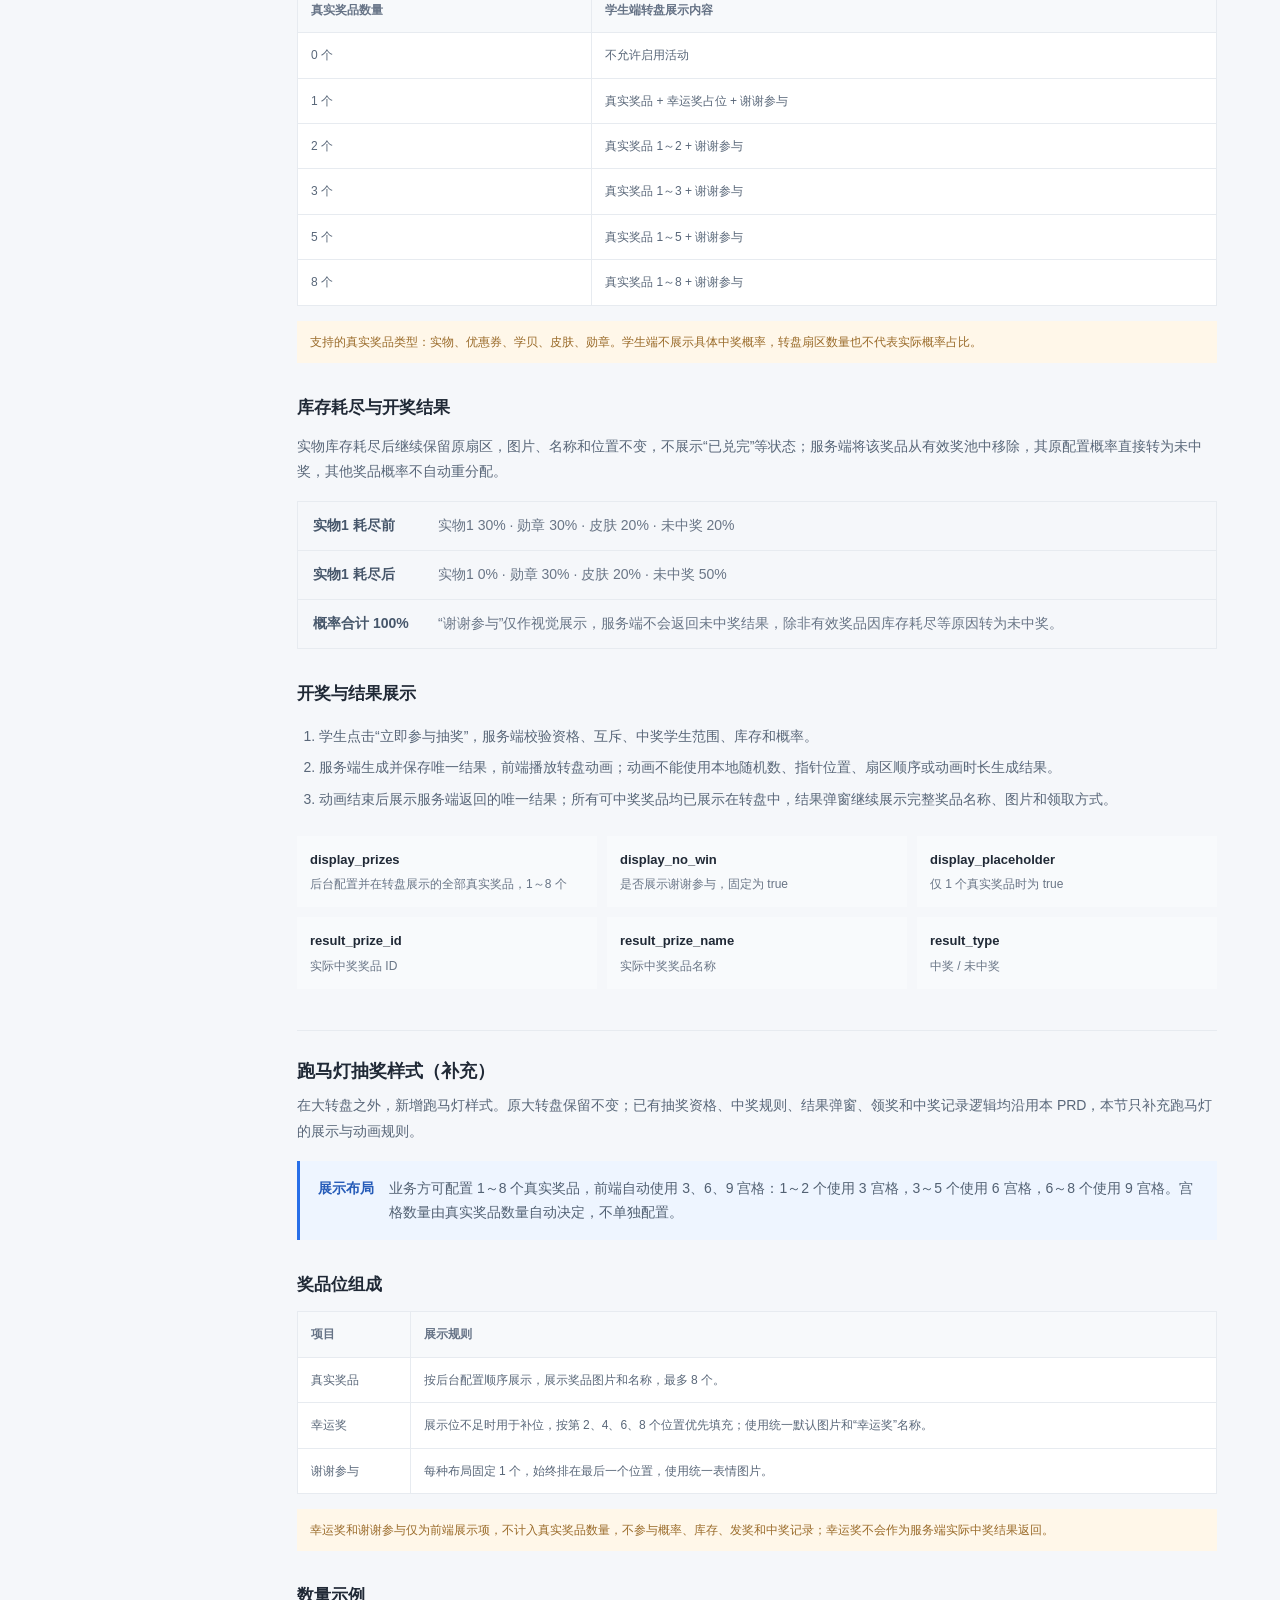
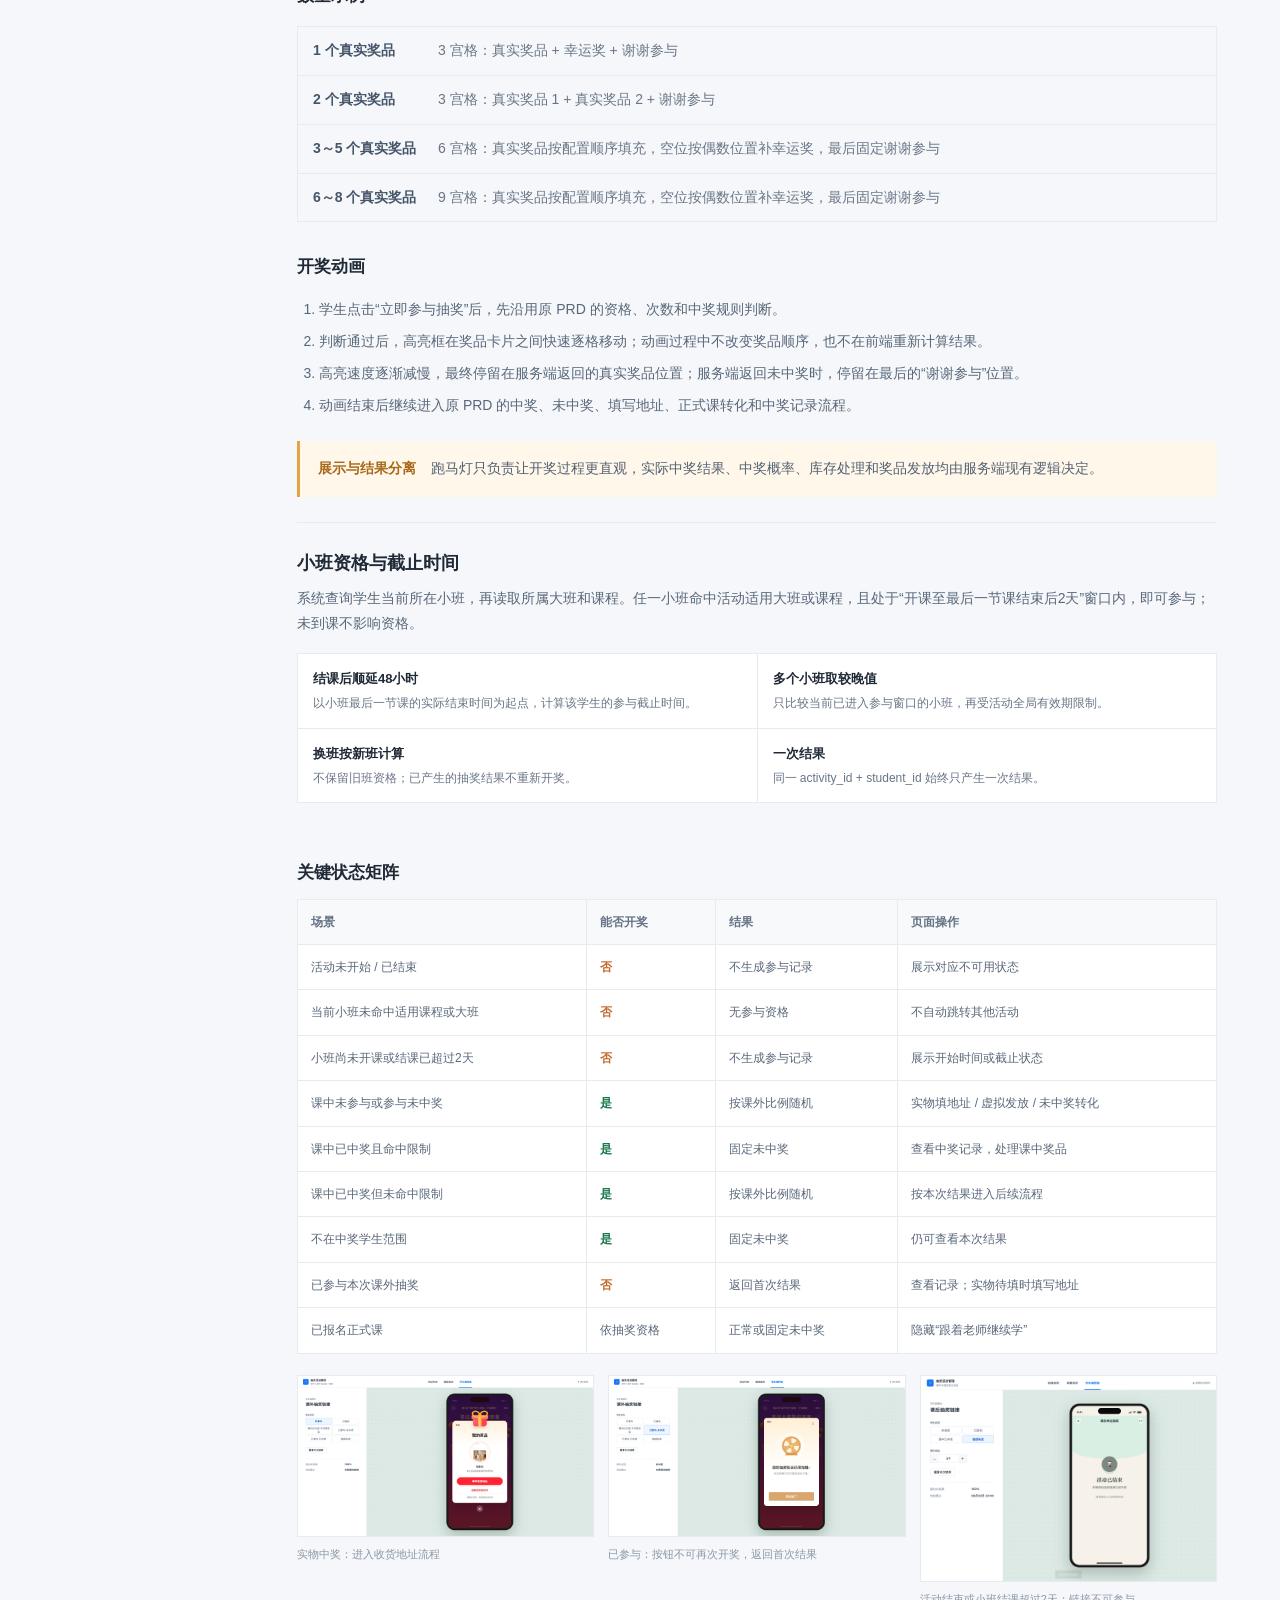
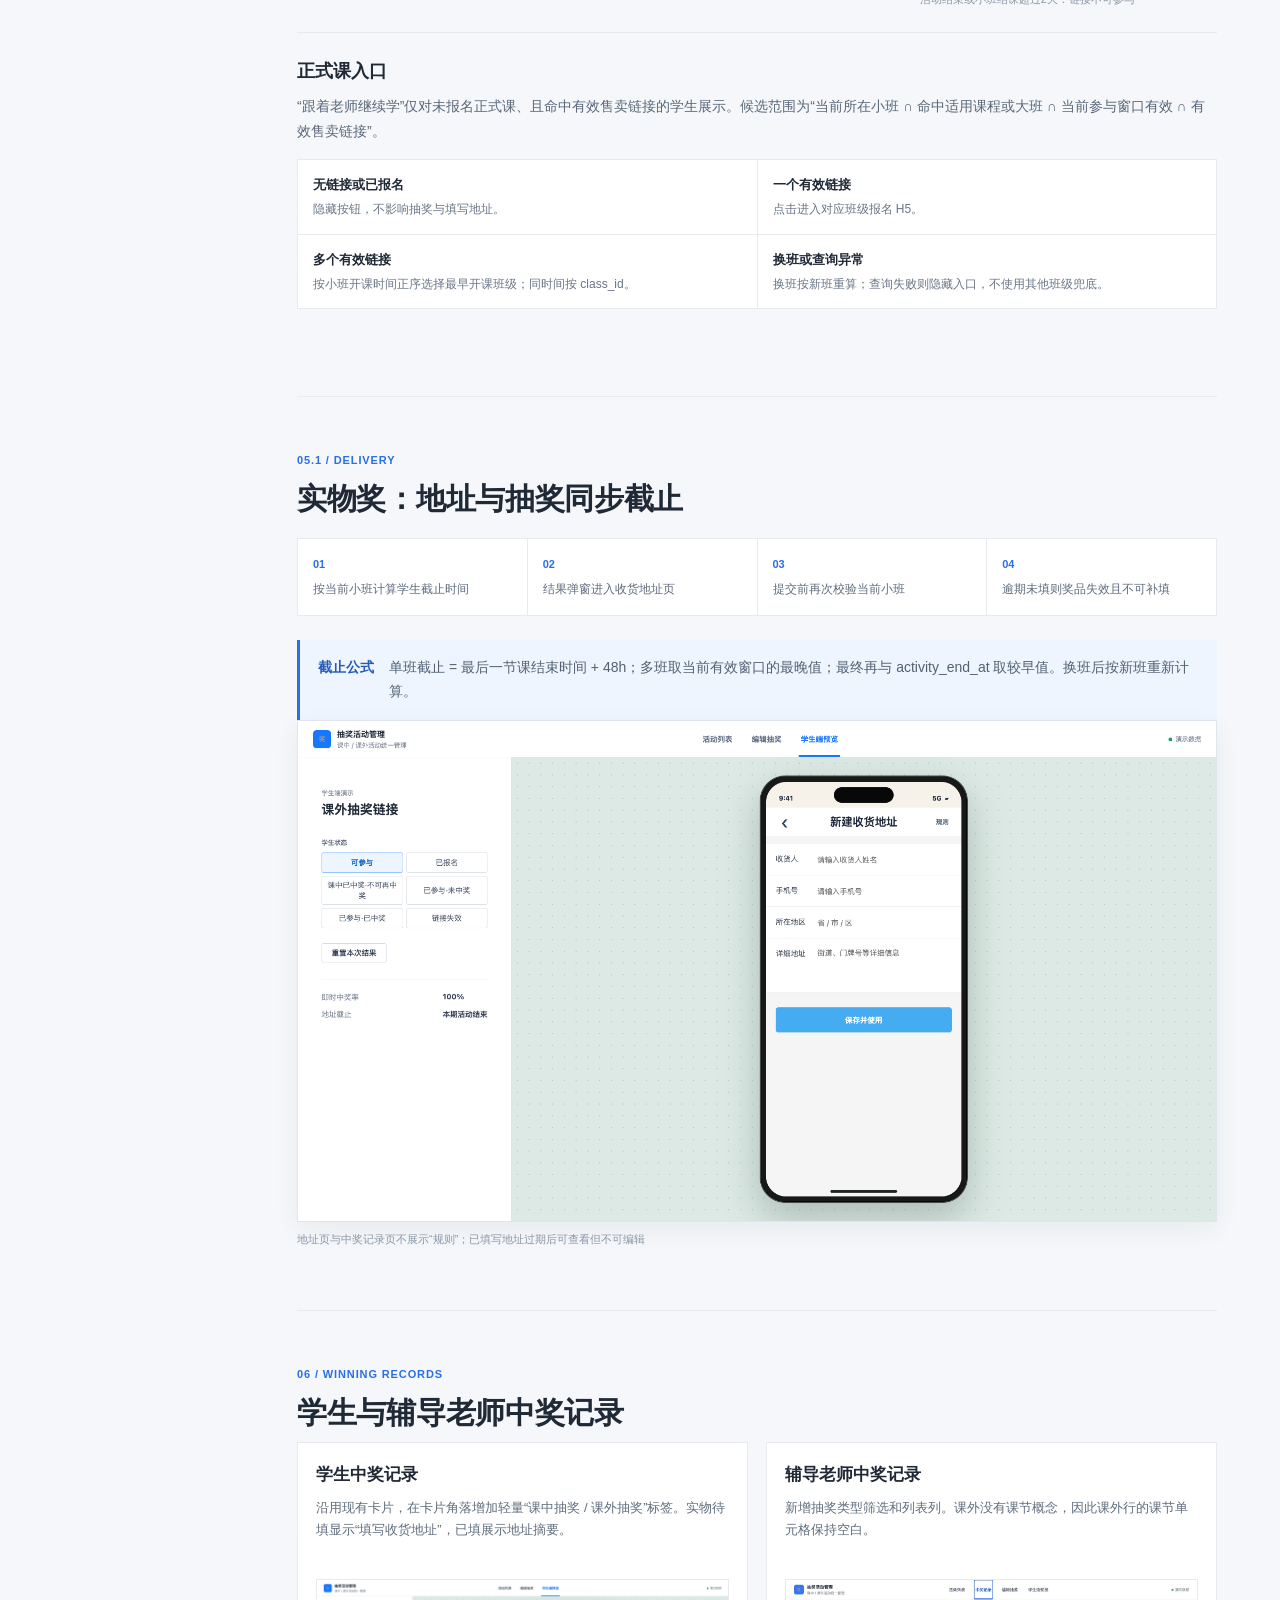
==== commit c7113479: "Fix PRD asset paths for Vercel" ====
--- a/prd.html
+++ b/prd.html
@@ -62,18 +62,18 @@
         <div class="section-kicker">02 / USERS, FLOW & SCOPE</div><h2>角分工、完整动线与功能范围</h2>
         <div class="role-strip"><div><strong>运营 / 辅导上级</strong><span>配置课程/大班、奖品和互斥</span></div><div><strong>辅导老师</strong><span>小班管理复制链接、查看中奖记录</span></div><div><strong>学生</strong><span>截止时间前抽奖、领奖、进入报名页</span></div><div><strong>系统</strong><span>小班窗口、互斥、幂等和实时资格</span></div></div>
         <div class="flow-figures">
-          <figure class="flow-figure"><h3>1. 运营配置课外抽奖</h3><div class="flow-image-scroll"><img src="prd-assets/flow-operation-config.png" alt="运营配置课外抽奖流程"></div><figcaption>课中配置保持不变；课外活动独立配置并生成长期复用链接</figcaption></figure>
-          <figure class="flow-figure"><h3>2. 辅导老师复制链接</h3><div class="flow-image-scroll"><img src="prd-assets/flow-tutor-copy-link.png" alt="辅导老师复制课外抽奖链接流程"></div><figcaption>匹配到多个活动时必须由辅导明确选择，不随机发链接</figcaption></figure>
-          <figure class="flow-figure"><h3>3. 学生抽奖与领奖</h3><div class="flow-image-scroll"><img src="prd-assets/flow-student-lottery.png" alt="学生课外抽奖与领奖流程"></div><figcaption>参与资格、互斥限制和中奖学生范围依次判定，点击后即时生成唯一结果</figcaption></figure>
-          <figure class="flow-figure"><h3>4. 辅导老师查看中奖记录</h3><div class="flow-image-scroll"><img src="prd-assets/flow-tutor-records.png" alt="辅导老师查看中奖记录流程"></div><figcaption>同一列表查看课中、课外记录；课外记录的课节保持为空</figcaption></figure>
-          <figure class="flow-figure"><h3>5. 功能全景图</h3><div class="flow-image-scroll"><img src="prd-assets/feature-map.png" alt="课外抽奖功能全景图"></div><figcaption>按课中抽奖、运营后台、学生端、辅导老师和系统支撑分区，同时标明本期不做的能力</figcaption></figure>
+          <figure class="flow-figure"><h3>1. 运营配置课外抽奖</h3><div class="flow-image-scroll"><img src="assets/flow-operation-config.png" alt="运营配置课外抽奖流程"></div><figcaption>课中配置保持不变；课外活动独立配置并生成长期复用链接</figcaption></figure>
+          <figure class="flow-figure"><h3>2. 辅导老师复制链接</h3><div class="flow-image-scroll"><img src="assets/flow-tutor-copy-link.png" alt="辅导老师复制课外抽奖链接流程"></div><figcaption>匹配到多个活动时必须由辅导明确选择，不随机发链接</figcaption></figure>
+          <figure class="flow-figure"><h3>3. 学生抽奖与领奖</h3><div class="flow-image-scroll"><img src="assets/flow-student-lottery.png" alt="学生课外抽奖与领奖流程"></div><figcaption>参与资格、互斥限制和中奖学生范围依次判定，点击后即时生成唯一结果</figcaption></figure>
+          <figure class="flow-figure"><h3>4. 辅导老师查看中奖记录</h3><div class="flow-image-scroll"><img src="assets/flow-tutor-records.png" alt="辅导老师查看中奖记录流程"></div><figcaption>同一列表查看课中、课外记录；课外记录的课节保持为空</figcaption></figure>
+          <figure class="flow-figure"><h3>5. 功能全景图</h3><div class="flow-image-scroll"><img src="assets/feature-map.png" alt="课外抽奖功能全景图"></div><figcaption>按课中抽奖、运营后台、学生端、辅导老师和系统支撑分区，同时标明本期不做的能力</figcaption></figure>
         </div>
       </section>
 
       <section class="section-block" id="backend">
         <div class="section-kicker">03 / BACK OFFICE & DISTRIBUTION</div><h2>后台配置与小班链接</h2>
-        <div class="subsection"><h3>活动列表与课中零改动</h3><p>活动列表只新增“抽奖类型”列，值为“课中抽奖 / 课外抽奖”，其他原字段和操作保持不变。原有课中活动的创建页、编辑页不增加课外字段，也不提供互斥维护入口。</p><figure><img src="prd-assets/backend-activity-list.png" alt="活动列表增加抽奖类型"><figcaption>活动列表截图：视觉参考，字段规则以本版文字为准</figcaption></figure></div>
-        <div class="subsection"><h3>创建或复制课外抽奖</h3><p>活动列表点击复制后，不再出现复制弹窗，直接生成独立草稿 ID 并进入编辑页。仅复制草稿在基础信息上方展示“抽奖类型”，默认来源类型；选择“课外抽奖”后切换为课外配置模块。</p><div class="rule-table"><div><b>复制快照</b><span>活动名称、中奖学生范围、可识别的课程/大班关系、奖品名称/类型/图片/说明</span></div><div><b>重新确认</b><span>全局有效期、适用课程/大班、课外中奖概率、实物发放上限、两个互斥方向</span></div><div><b>绝不共用</b><span>课中固定数量、在线人数比例、虚拟中奖人数、实时库存和后续奖品修改</span></div></div><figure><img src="prd-assets/backend-offclass-edit.png" alt="课外抽奖编辑页"><figcaption>课外编辑页：由运营或辅导上级维护</figcaption></figure></div>
+        <div class="subsection"><h3>活动列表与课中零改动</h3><p>活动列表只新增“抽奖类型”列，值为“课中抽奖 / 课外抽奖”，其他原字段和操作保持不变。原有课中活动的创建页、编辑页不增加课外字段，也不提供互斥维护入口。</p><figure><img src="assets/backend-activity-list.png" alt="活动列表增加抽奖类型"><figcaption>活动列表截图：视觉参考，字段规则以本版文字为准</figcaption></figure></div>
+        <div class="subsection"><h3>创建或复制课外抽奖</h3><p>活动列表点击复制后，不再出现复制弹窗，直接生成独立草稿 ID 并进入编辑页。仅复制草稿在基础信息上方展示“抽奖类型”，默认来源类型；选择“课外抽奖”后切换为课外配置模块。</p><div class="rule-table"><div><b>复制快照</b><span>活动名称、中奖学生范围、可识别的课程/大班关系、奖品名称/类型/图片/说明</span></div><div><b>重新确认</b><span>全局有效期、适用课程/大班、课外中奖概率、实物发放上限、两个互斥方向</span></div><div><b>绝不共用</b><span>课中固定数量、在线人数比例、虚拟中奖人数、实时库存和后续奖品修改</span></div></div><figure><img src="assets/backend-offclass-edit.png" alt="课外抽奖编辑页"><figcaption>课外编辑页：由运营或辅导上级维护</figcaption></figure></div>
         <div class="subsection"><h3>课外基础信息</h3><div class="field-list"><span><b>活动名称</b>必填，沿用原长度限制</span><span><b>全局有效期</b>可按季度配置，作为统一上限</span><span><b>中奖学生范围</b>全部 / 已续报 / 未续报</span><span><b>适用范围</b>课程 / 大班，可多选，按 OR 匹配</span></div></div>
         <div class="subsection"><h3>小班管理复制课外链接</h3><p>辅导老师在艾欧后台“班级管理（小班）”使用“复制课外抽奖链接”。入口只分发，不允许改活动名称、课程/大班、奖品、概率或互斥规则。</p><div class="rule-table"><div><b>0 个活动</b><span>按钮置灰或提示“当前小班暂无可用的课外抽奖”</span></div><div><b>1 个活动</b><span>直接复制并提示“抽奖链接已复制”</span></div><div><b>多个活动</b><span>展示名称、ID、有效期和状态，由辅导明确选择，不能随机</span></div><div><b>匹配链路</b><span>当前小班 → 所属大班和课程 → 任一范围命中</span></div></div><div class="callout callout-blue"><strong>链接规则</strong><span>链接只携带 activity_id。小班 ID 可作为渠道归因参数，但学生资格必须以服务端登录身份和实时班级关系为准。</span></div></div>
       </section>
@@ -82,14 +82,14 @@
         <div class="section-kicker">04 / MUTUAL EXCLUSION & PRIZES</div><h2>互斥规则与独立奖品</h2>
         <div class="callout callout-amber"><strong>配置所有权</strong><span>互斥关系只能从课外活动侧新增、修改和删除；候选只能选课中活动。课中查看页仅展示关联结果。</span></div>
         <div class="direction-pair"><div><small>方向 A</small><strong>课中抽奖中奖后，参与当前课外抽奖</strong><select disabled><option>已中奖不可中奖</option></select></div><div><small>方向 B</small><strong>当前课外抽奖中奖后，参与课中抽奖</strong><select disabled><option>不限制</option></select></div></div>
-        <div class="subsection"><h3>判定规则</h3><ol class="numbered"><li>两个方向分别选择“不限制 / 已中奖不可中奖”，只限制中奖，不限制点击参与。</li><li>一个课外活动可关联多个课中活动；命中任一有效限制即不能在对应方向再次中奖。</li><li>课中开奖时反向查询课外侧维护的规则，不能依赖课中页面是否有编辑入口。</li><li>规则变更只影响之后的新开奖，历史结果不重算、不补发、不追回。</li></ol><figure><img src="prd-assets/backend-class-relation-readonly.png" alt="课中查看页只读展示互斥规则"><figcaption>课中查看页：只读展示由课外活动创建的规则</figcaption></figure></div>
+        <div class="subsection"><h3>判定规则</h3><ol class="numbered"><li>两个方向分别选择“不限制 / 已中奖不可中奖”，只限制中奖，不限制点击参与。</li><li>一个课外活动可关联多个课中活动；命中任一有效限制即不能在对应方向再次中奖。</li><li>课中开奖时反向查询课外侧维护的规则，不能依赖课中页面是否有编辑入口。</li><li>规则变更只影响之后的新开奖，历史结果不重算、不补发、不追回。</li></ol><figure><img src="assets/backend-class-relation-readonly.png" alt="课中查看页只读展示互斥规则"><figcaption>课中查看页：只读展示由课外活动创建的规则</figcaption></figure></div>
         <div class="subsection"><h3>课外奖品与中奖范围</h3><p>课外活动支持实物、优惠券、学贝、皮肤、勋章混合配置。每个奖品配置“中奖概率”；实物可配置“发放数量上限”或选择“不限量”，虚拟权益默认不限量。概率合计不得超过 100%，低于 100% 的剩余部分自动为未中奖，100% 仅表示进入中奖池的有效学生没有未中奖概率。</p><div class="prize-example"><span>实物 <b>10%</b><small>上限10份</small></span><span>优惠券 <b>20%</b><small>不限量</small></span><span>学贝 <b>20%</b><small>不限量</small></span><span>皮肤 <b>20%</b><small>不限量</small></span><span>勋章 <b>20%</b><small>不限量</small></span></div><div class="notice-line">实物达到发放上限后退出奖池，原概率转为未中奖，其他奖品概率不自动重分配；“不限量”表示系统不限制发放数量。课外抽奖的奖品和课中抽奖的奖品独立，请注意库存避免超发。</div></div>
         <div class="subsection winner-pool"><h3>参与资格与中奖资格分开</h3><p>适用课程/大班及小班参与窗口决定“能否进入活动”；中奖学生范围决定“能否进入中奖池”。范围外学生仍能点击，但结果固定为未中奖。</p><div class="pool-table"><div><b>全部学生</b><span>所有有效参与者进入中奖池</span></div><div><b>从已续报中抽取</b><span>仅已续报学生进入中奖池</span></div><div><b>从未续报中抽取</b><span>仅未续报学生进入中奖池</span></div></div><div class="draw-order"><strong>课外开奖顺序</strong><span>活动有效性 → 身份 → 学生/小班/大班/课程 → 小班截止时间 → 首次参与 → 互斥 → 续报范围 → 即时概率</span></div></div>
       </section>
 
       <section class="section-block" id="student">
         <div class="section-kicker">05 / STUDENT EXPERIENCE</div><h2>学生端：小班资格与即时结果</h2>
-        <div class="student-hero"><div><small>抽奖主页面</small><h3>幸运大奖等你来拿</h3><p>顶部展示活动名称；只有抽奖主页面右上角保留“规则”；点击按钮后由服务端立即确定并保存结果。</p></div><img src="prd-assets/student-wheel.png" alt="学生端大转盘"></div>
+        <div class="student-hero"><div><small>抽奖主页面</small><h3>幸运大奖等你来拿</h3><p>顶部展示活动名称；只有抽奖主页面右上角保留“规则”；点击按钮后由服务端立即确定并保存结果。</p></div><img src="assets/student-wheel.png" alt="学生端大转盘"></div>
         <div class="subsection"><h3>大转盘奖品展示规则</h3><p>转盘是中奖结果的视觉展示和动效载体，不承担概率计算。服务端先完成资格、互斥、中奖范围、库存和概率判定，前端再播放动画并展示已保存的最终结果。</p><div class="callout callout-blue"><strong>配置与展示上限</strong><span>后台允许配置 1～8 个真实奖品，达到 8 个后不能继续添加；转盘展示后台配置的全部真实奖品，并始终增加“谢谢参与”扇区。</span></div><div class="rule-table"><div><b>0 个真实奖品</b><span>不允许启用活动，需先配置至少 1 个奖品。</span></div><div><b>1 个真实奖品</b><span>展示真实奖品 + “幸运奖”视觉占位 + “谢谢参与”。幸运奖只占位，不参与概率、库存、中奖记录或发奖。</span></div><div><b>2 个真实奖品</b><span>展示真实奖品 1、真实奖品 2 + “谢谢参与”。</span></div><div><b>3～8 个真实奖品</b><span>按后台奖品配置顺序展示全部真实奖品 + “谢谢参与”。</span></div><div><b>达到 8 个</b><span>后台“添加奖品”按钮置灰，不允许新增第 9 个奖品；保存接口同时校验奖品数量不得超过 8 个。</span></div></div><h4 class="table-title">展示数量对照</h4><div class="state-table-wrap"><table class="state-table"><thead><tr><th>真实奖品数量</th><th>学生端转盘展示内容</th></tr></thead><tbody><tr><td>0 个</td><td>不允许启用活动</td></tr><tr><td>1 个</td><td>真实奖品 + 幸运奖占位 + 谢谢参与</td></tr><tr><td>2 个</td><td>真实奖品 1～2 + 谢谢参与</td></tr><tr><td>3 个</td><td>真实奖品 1～3 + 谢谢参与</td></tr><tr><td>5 个</td><td>真实奖品 1～5 + 谢谢参与</td></tr><tr><td>8 个</td><td>真实奖品 1～8 + 谢谢参与</td></tr></tbody></table></div><div class="notice-line">支持的真实奖品类型：实物、优惠券、学贝、皮肤、勋章。学生端不展示具体中奖概率，转盘扇区数量也不代表实际概率占比。</div><h4 class="table-title">库存耗尽与开奖结果</h4><p>实物库存耗尽后继续保留原扇区，图片、名称和位置不变，不展示“已兑完”等状态；服务端将该奖品从有效奖池中移除，其原配置概率直接转为未中奖，其他奖品概率不自动重分配。</p><div class="rule-table"><div><b>实物1 耗尽前</b><span>实物1 30% · 勋章 30% · 皮肤 20% · 未中奖 20%</span></div><div><b>实物1 耗尽后</b><span>实物1 0% · 勋章 30% · 皮肤 20% · 未中奖 50%</span></div><div><b>概率合计 100%</b><span>“谢谢参与”仅作视觉展示，服务端不会返回未中奖结果，除非有效奖品因库存耗尽等原因转为未中奖。</span></div></div><h4 class="table-title">开奖与结果展示</h4><ol class="numbered"><li>学生点击“立即参与抽奖”，服务端校验资格、互斥、中奖学生范围、库存和概率。</li><li>服务端生成并保存唯一结果，前端播放转盘动画；动画不能使用本地随机数、指针位置、扇区顺序或动画时长生成结果。</li><li>动画结束后展示服务端返回的唯一结果；所有可中奖奖品均已展示在转盘中，结果弹窗继续展示完整奖品名称、图片和领取方式。</li></ol><div class="field-list"><span><b>display_prizes</b>后台配置并在转盘展示的全部真实奖品，1～8 个</span><span><b>display_no_win</b>是否展示谢谢参与，固定为 true</span><span><b>display_placeholder</b>仅 1 个真实奖品时为 true</span><span><b>result_prize_id</b>实际中奖奖品 ID</span><span><b>result_prize_name</b>实际中奖奖品名称</span><span><b>result_type</b>中奖 / 未中奖</span></div></div>
         <div class="subsection"><h3>跑马灯抽奖样式（补充）</h3><p>在大转盘之外，新增跑马灯样式。原大转盘保留不变；已有抽奖资格、中奖规则、结果弹窗、领奖和中奖记录逻辑均沿用本 PRD，本节只补充跑马灯的展示与动画规则。</p><div class="callout callout-blue"><strong>展示布局</strong><span>业务方可配置 1～8 个真实奖品，前端自动使用 3、6、9 宫格：1～2 个使用 3 宫格，3～5 个使用 6 宫格，6～8 个使用 9 宫格。宫格数量由真实奖品数量自动决定，不单独配置。</span></div><h4 class="table-title">奖品位组成</h4><div class="state-table-wrap"><table class="state-table"><thead><tr><th>项目</th><th>展示规则</th></tr></thead><tbody><tr><td>真实奖品</td><td>按后台配置顺序展示，展示奖品图片和名称，最多 8 个。</td></tr><tr><td>幸运奖</td><td>展示位不足时用于补位，按第 2、4、6、8 个位置优先填充；使用统一默认图片和“幸运奖”名称。</td></tr><tr><td>谢谢参与</td><td>每种布局固定 1 个，始终排在最后一个位置，使用统一表情图片。</td></tr></tbody></table></div><div class="notice-line">幸运奖和谢谢参与仅为前端展示项，不计入真实奖品数量，不参与概率、库存、发奖和中奖记录；幸运奖不会作为服务端实际中奖结果返回。</div><h4 class="table-title">数量示例</h4><div class="rule-table"><div><b>1 个真实奖品</b><span>3 宫格：真实奖品 + 幸运奖 + 谢谢参与</span></div><div><b>2 个真实奖品</b><span>3 宫格：真实奖品 1 + 真实奖品 2 + 谢谢参与</span></div><div><b>3～5 个真实奖品</b><span>6 宫格：真实奖品按配置顺序填充，空位按偶数位置补幸运奖，最后固定谢谢参与</span></div><div><b>6～8 个真实奖品</b><span>9 宫格：真实奖品按配置顺序填充，空位按偶数位置补幸运奖，最后固定谢谢参与</span></div></div><h4 class="table-title">开奖动画</h4><ol class="numbered"><li>学生点击“立即参与抽奖”后，先沿用原 PRD 的资格、次数和中奖规则判断。</li><li>判断通过后，高亮框在奖品卡片之间快速逐格移动；动画过程中不改变奖品顺序，也不在前端重新计算结果。</li><li>高亮速度逐渐减慢，最终停留在服务端返回的真实奖品位置；服务端返回未中奖时，停留在最后的“谢谢参与”位置。</li><li>动画结束后继续进入原 PRD 的中奖、未中奖、填写地址、正式课转化和中奖记录流程。</li></ol><div class="callout callout-amber"><strong>展示与结果分离</strong><span>跑马灯只负责让开奖过程更直观，实际中奖结果、中奖概率、库存处理和奖品发放均由服务端现有逻辑决定。</span></div></div>
         <div class="subsection"><h3>小班资格与截止时间</h3><p>系统查询学生当前所在小班，再读取所属大班和课程。任一小班命中活动适用大班或课程，且处于“开课至最后一节课结束后2天”窗口内，即可参与；未到课不影响资格。</p><div class="multi-class-grid"><div><b>结课后顺延48小时</b><span>以小班最后一节课的实际结束时间为起点，计算该学生的参与截止时间。</span></div><div><b>多个小班取较晚值</b><span>只比较当前已进入参与窗口的小班，再受活动全局有效期限制。</span></div><div><b>换班按新班计算</b><span>不保留旧班资格；已产生的抽奖结果不重新开奖。</span></div><div><b>一次结果</b><span>同一 activity_id + student_id 始终只产生一次结果。</span></div></div></div>
@@ -105,7 +105,7 @@
           <tr><td>已参与本次课外抽奖</td><td class="no">否</td><td>返回首次结果</td><td>查看记录；实物待填时填写地址</td></tr>
           <tr><td>已报名正式课</td><td>依抽奖资格</td><td>正常或固定未中奖</td><td>隐藏“跟着老师继续学”</td></tr>
         </tbody></table></div>
-        <div class="result-grid"><figure><img src="prd-assets/student-result.png" alt="学生端中奖结果"><figcaption>实物中奖：进入收货地址流程</figcaption></figure><figure><img src="prd-assets/student-participated-no-win.png" alt="已参与未中奖"><figcaption>已参与：按钮不可再次开奖，返回首次结果</figcaption></figure><figure><img src="prd-assets/student-expired.png" alt="活动失效"><figcaption>活动结束或小班结课超过2天：链接不可参与</figcaption></figure></div>
+        <div class="result-grid"><figure><img src="assets/student-result.png" alt="学生端中奖结果"><figcaption>实物中奖：进入收货地址流程</figcaption></figure><figure><img src="assets/student-participated-no-win.png" alt="已参与未中奖"><figcaption>已参与：按钮不可再次开奖，返回首次结果</figcaption></figure><figure><img src="assets/student-expired.png" alt="活动失效"><figcaption>活动结束或小班结课超过2天：链接不可参与</figcaption></figure></div>
         <div class="subsection multi-class-rule"><h3>正式课入口</h3><p>“跟着老师继续学”仅对未报名正式课、且命中有效售卖链接的学生展示。候选范围为“当前所在小班 ∩ 命中适用课程或大班 ∩ 当前参与窗口有效 ∩ 有效售卖链接”。</p><div class="multi-class-grid"><div><b>无链接或已报名</b><span>隐藏按钮，不影响抽奖与填写地址。</span></div><div><b>一个有效链接</b><span>点击进入对应班级报名 H5。</span></div><div><b>多个有效链接</b><span>按小班开课时间正序选择最早开课班级；同时间按 class_id。</span></div><div><b>换班或查询异常</b><span>换班按新班重算；查询失败则隐藏入口，不使用其他班级兜底。</span></div></div></div>
       </section>
 
@@ -113,12 +113,12 @@
         <div class="section-kicker">05.1 / DELIVERY</div><h2>实物奖：地址与抽奖同步截止</h2>
         <div class="steps"><div><b>01</b><span>按当前小班计算学生截止时间</span></div><div><b>02</b><span>结果弹窗进入收货地址页</span></div><div><b>03</b><span>提交前再次校验当前小班</span></div><div><b>04</b><span>逾期未填则奖品失效且不可补填</span></div></div>
         <div class="callout callout-blue"><strong>截止公式</strong><span>单班截止 = 最后一节课结束时间 + 48h；多班取当前有效窗口的最晚值；最终再与 activity_end_at 取较早值。换班后按新班重新计算。</span></div>
-        <figure class="wide-figure"><img src="prd-assets/student-address-form.png" alt="填写收货地址页面"><figcaption>地址页与中奖记录页不展示“规则”；已填写地址过期后可查看但不可编辑</figcaption></figure>
+        <figure class="wide-figure"><img src="assets/student-address-form.png" alt="填写收货地址页面"><figcaption>地址页与中奖记录页不展示“规则”；已填写地址过期后可查看但不可编辑</figcaption></figure>
       </section>
 
       <section class="section-block" id="records">
         <div class="section-kicker">06 / WINNING RECORDS</div><h2>学生与辅导老师中奖记录</h2>
-        <div class="record-columns"><article><h3>学生中奖记录</h3><p>沿用现有卡片，在卡片角落增加轻量“课中抽奖 / 课外抽奖”标签。实物待填显示“填写收货地址”，已填展示地址摘要。</p><img src="prd-assets/student-winning-records.png" alt="学生中奖记录"></article><article><h3>辅导老师中奖记录</h3><p>新增抽奖类型筛选和列表列。课外没有课节概念，因此课外行的课节单元格保持空白。</p><img src="prd-assets/backend-teacher-winning-records.png" alt="辅导老师中奖记录"></article></div>
+        <div class="record-columns"><article><h3>学生中奖记录</h3><p>沿用现有卡片，在卡片角落增加轻量“课中抽奖 / 课外抽奖”标签。实物待填显示“填写收货地址”，已填展示地址摘要。</p><img src="assets/student-winning-records.png" alt="学生中奖记录"></article><article><h3>辅导老师中奖记录</h3><p>新增抽奖类型筛选和列表列。课外没有课节概念，因此课外行的课节单元格保持空白。</p><img src="assets/backend-teacher-winning-records.png" alt="辅导老师中奖记录"></article></div>
         <div class="filter-spec"><strong>筛选项</strong><span>在读小班</span><span>抽奖类型：全部 / 课中 / 课外</span><span>奖品类型</span><span>课节</span><span>学生</span><strong>辅导权限</strong><span>查看所带班级</span><span>导出当前筛选结果</span><span>小班管理复制链接</span><span>不能修改活动配置</span></div>
       </section>
 
